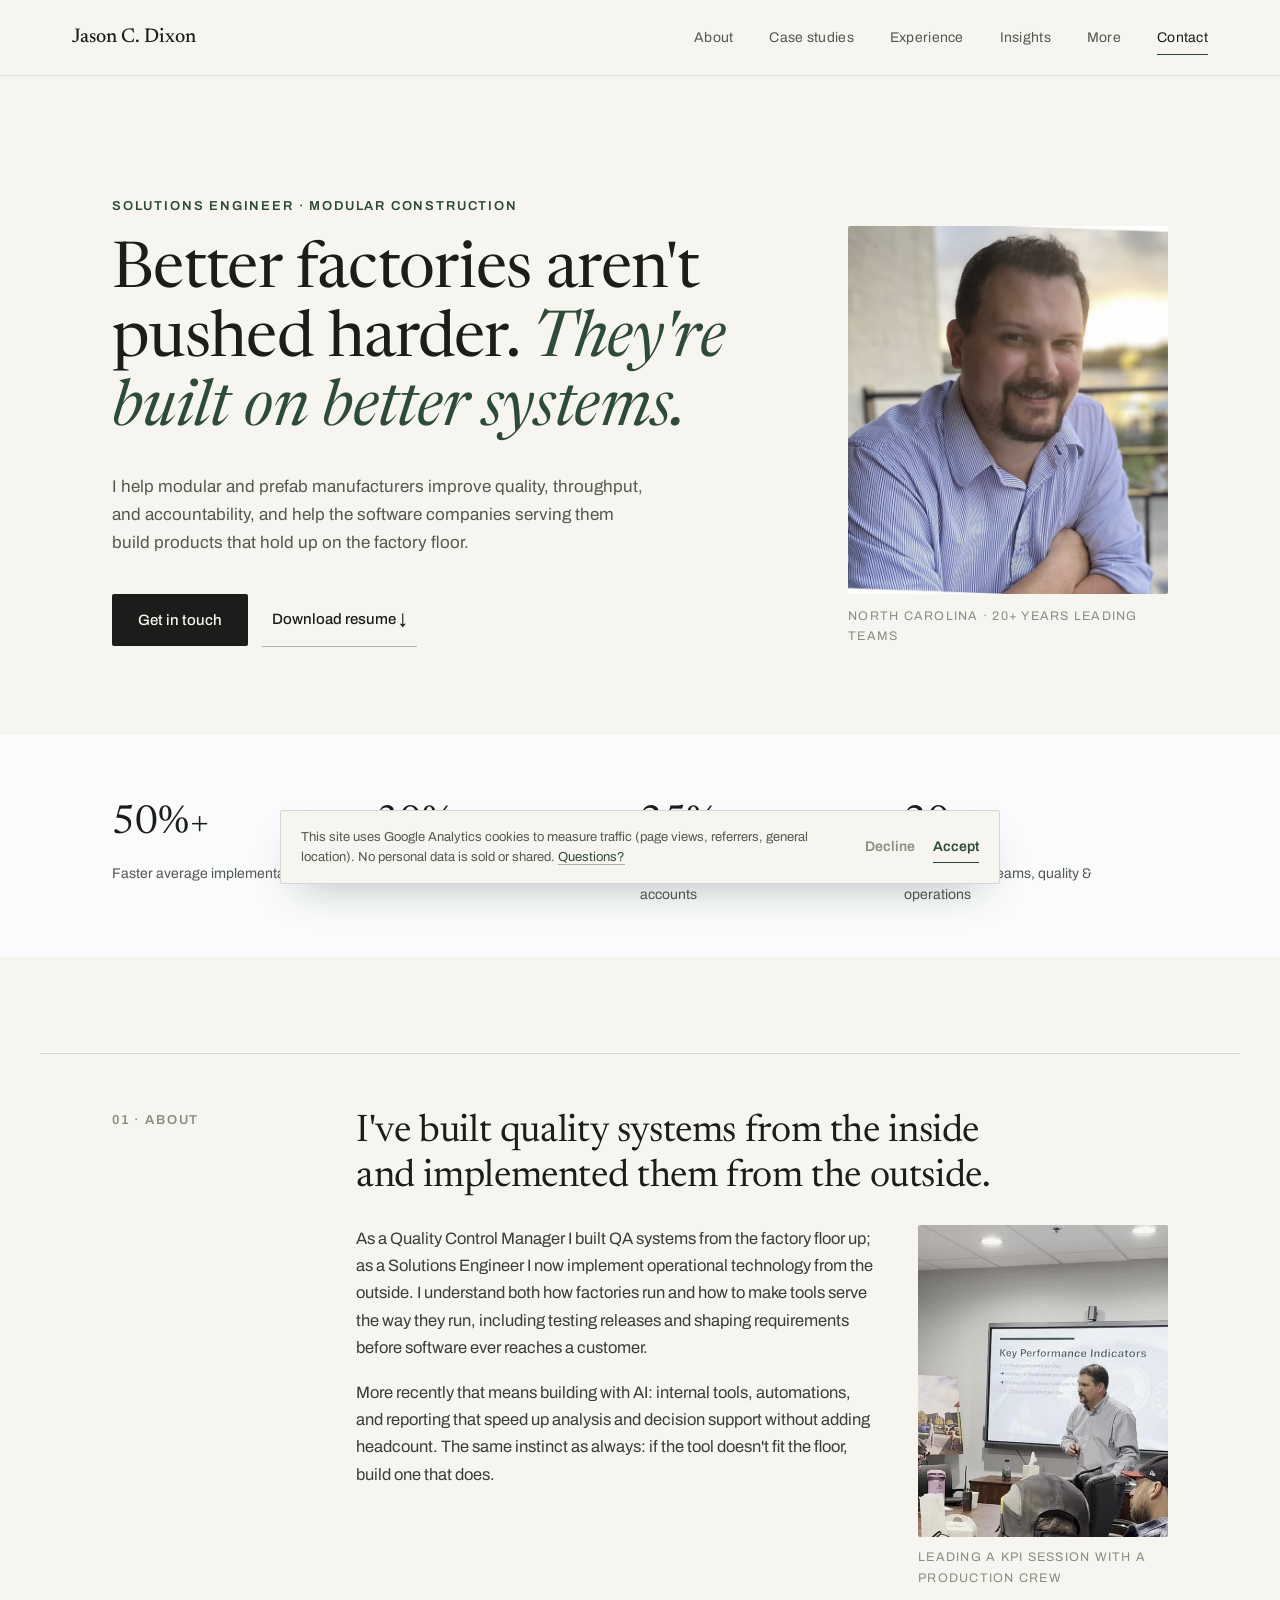
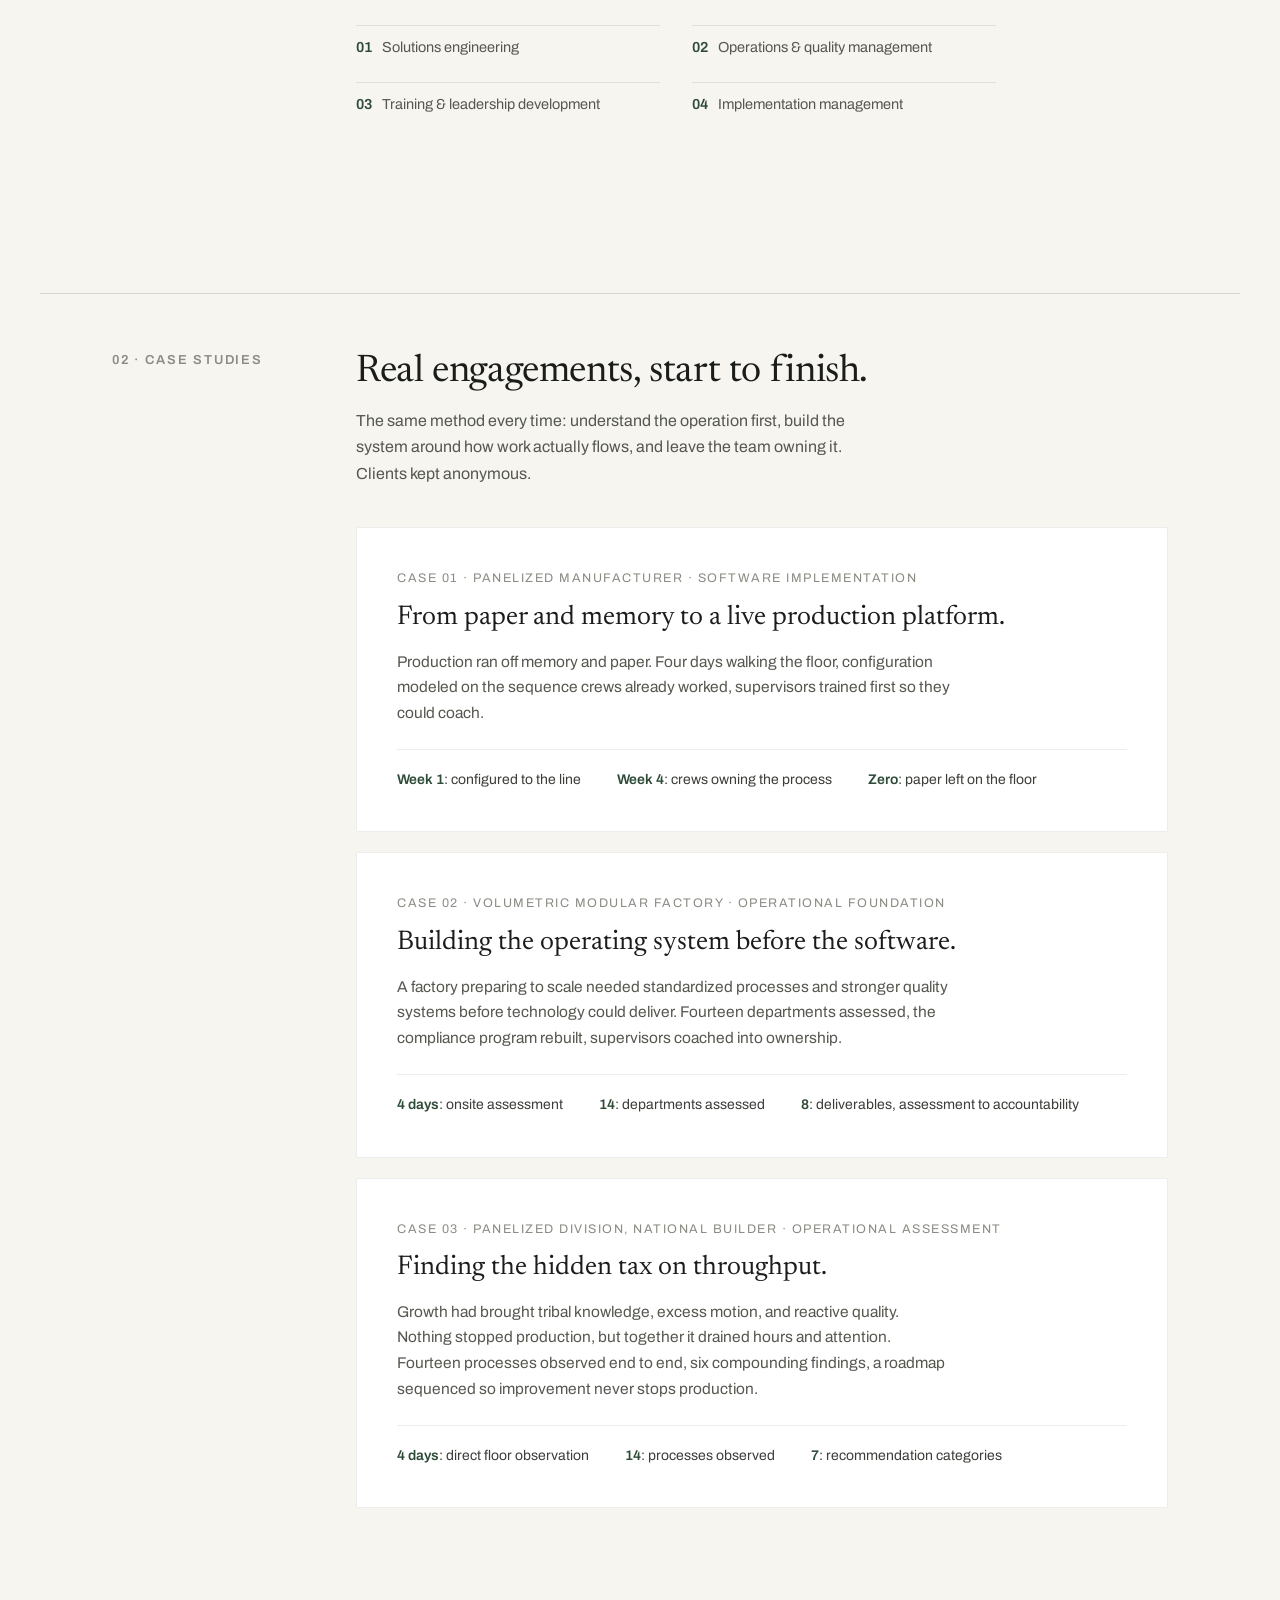
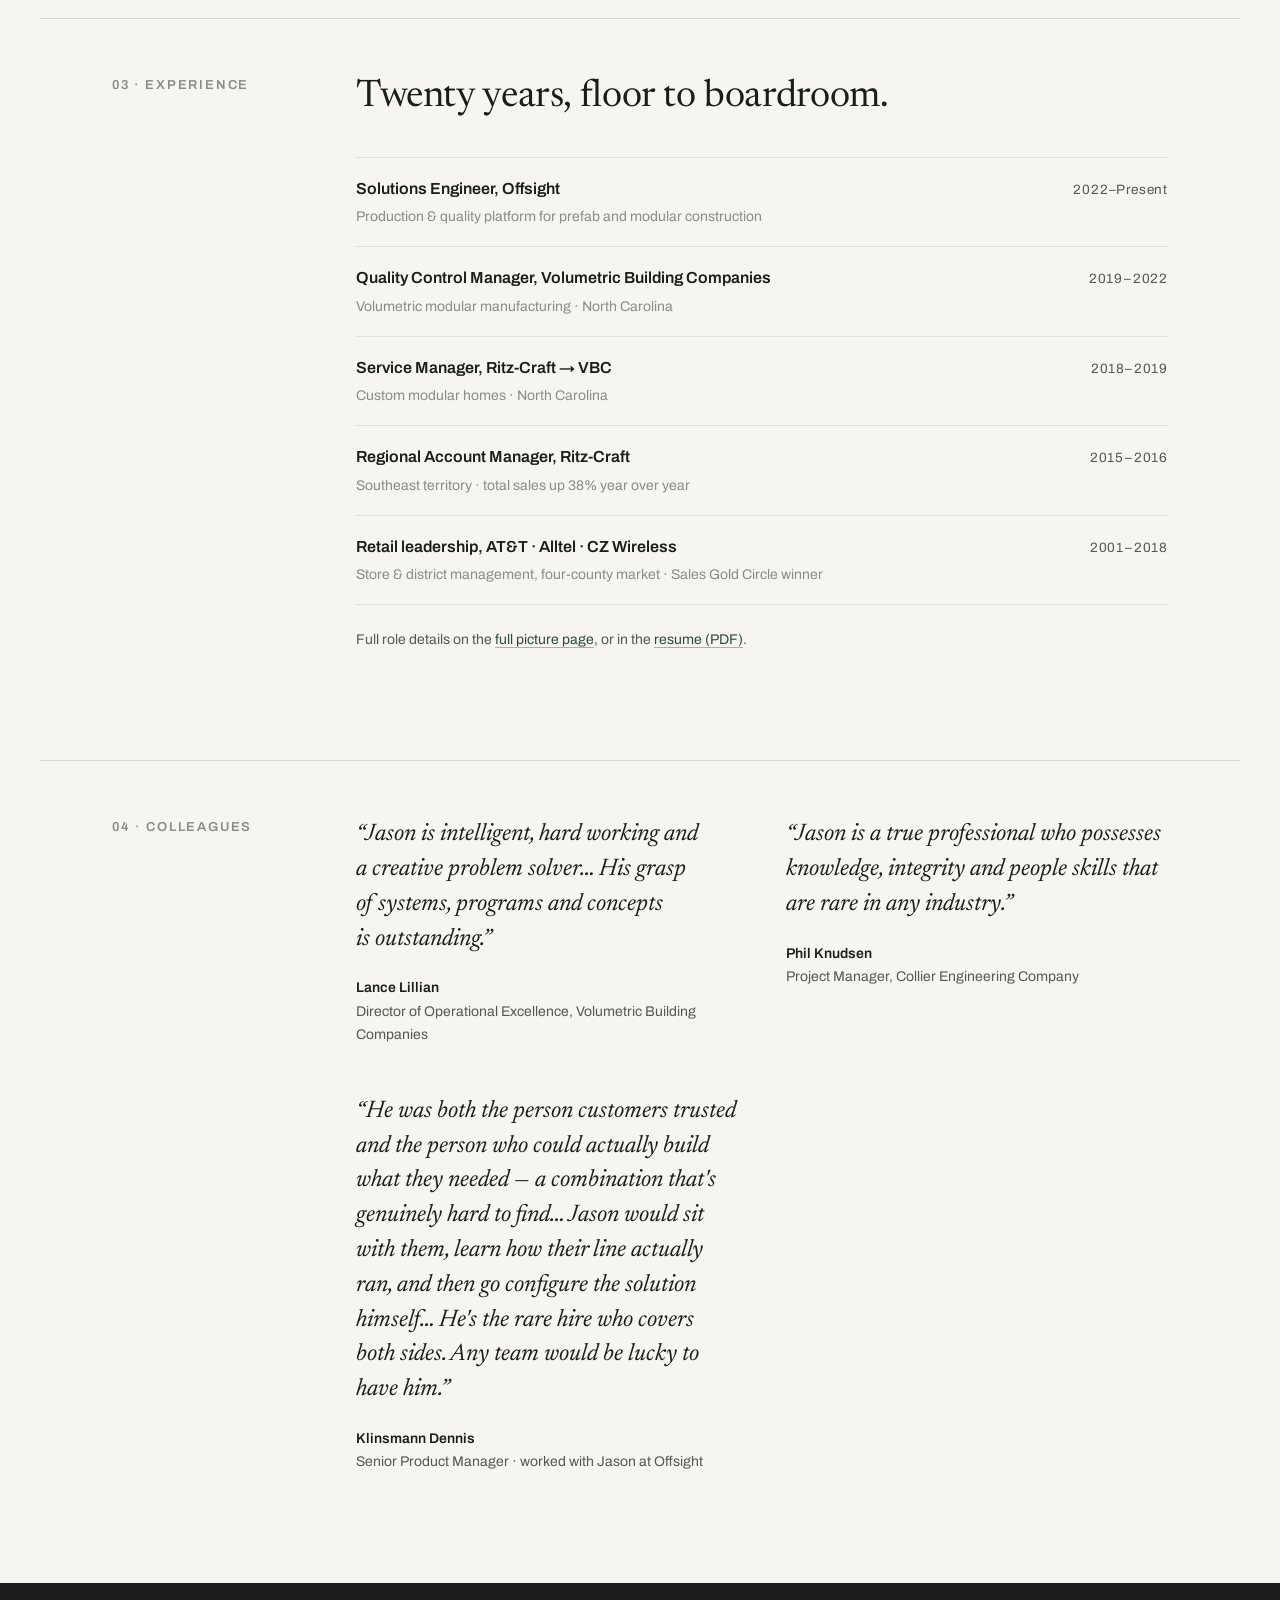
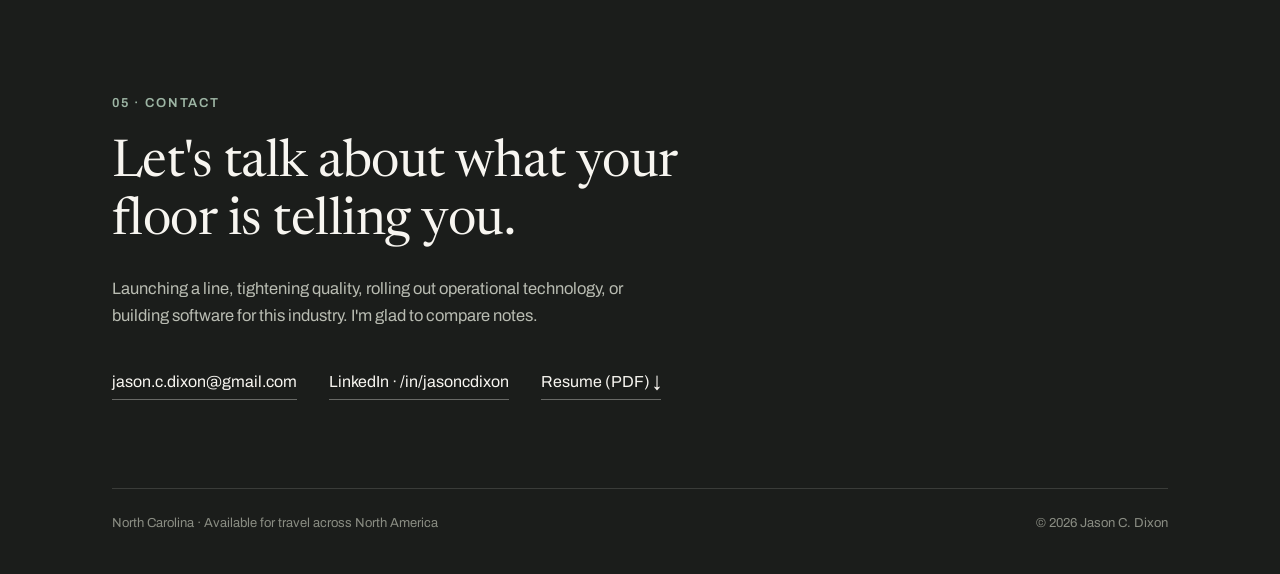
==== index.html @ 707ead56 "Point About video at the new clip" ====
<!DOCTYPE html>
<html lang="en">
<head>
<meta charset="utf-8">
<meta name="viewport" content="width=device-width, initial-scale=1">
<!-- ============================================================
     SEO — the live URL is the custom domain:
       https://jasoncdixon.com/
     Hosted on GitHub Pages from github.com/tabbykt-cell/JasonResume
     (repo must be PUBLIC; a CNAME file holds the custom domain).
     If the domain ever changes, find-and-replace
     "https://jasoncdixon.com" across index.html, details.html,
     sitemap.xml, robots.txt and llms.txt.
     ============================================================ -->
<title>Jason C. Dixon · Solutions Engineer, Modular Construction</title>
<meta name="description" content="Solutions engineer for modular and prefab manufacturers and the software companies serving them. 20+ years in operations, quality, implementation, and product.">
<meta name="author" content="Jason C. Dixon">
<meta name="google-site-verification" content="ORemx5--6exDtRLyVKkfxMvrLO2sIyWn6HRLUvR4aUE" />
<meta name="robots" content="index, follow, max-image-preview:large">
<link rel="canonical" href="https://jasoncdixon.com/">
<meta name="theme-color" content="#F7F5F0">

<!-- Open Graph -->
<meta property="og:type" content="profile">
<meta property="og:title" content="Jason C. Dixon · Solutions Engineer &amp; Operations Leader in Modular Construction">
<meta property="og:description" content="Operations, quality, and implementation leadership for modular and prefab manufacturers, plus solutions engineering and product validation for the software companies serving them.">
<meta property="og:url" content="https://jasoncdixon.com/">
<meta property="og:image" content="https://jasoncdixon.com/uploads/og-banner-v2.jpg">
<meta property="og:image:width" content="1200">
<meta property="og:image:height" content="630">
<meta property="og:image:alt" content="Jason C. Dixon · Solutions Engineer &amp; Operations Leader in Modular Construction, jasoncdixon.com">
<meta property="og:locale" content="en_US">
<meta property="profile:first_name" content="Jason">
<meta property="profile:last_name" content="Dixon">

<!-- Twitter / X card -->
<meta name="twitter:card" content="summary_large_image">
<meta name="twitter:title" content="Jason C. Dixon · Solutions Engineer &amp; Operations Leader in Modular Construction">
<meta name="twitter:description" content="Operations and quality leadership for modular and prefab manufacturers, and solutions engineering and product work for the software companies serving them.">
<meta name="twitter:image" content="https://jasoncdixon.com/uploads/og-banner-v2.jpg">

<!-- Structured data -->
<script type="application/ld+json">
{
  "@context": "https://schema.org",
  "@graph": [
    {
      "@type": "Person",
      "@id": "https://jasoncdixon.com/#jason",
      "name": "Jason C. Dixon",
      "givenName": "Jason",
      "familyName": "Dixon",
      "url": "https://jasoncdixon.com/",
      "image": "https://jasoncdixon.com/uploads/1663043378519.jpeg",
      "jobTitle": "Solutions Engineer",
      "worksFor": { "@type": "Organization", "name": "Offsight" },
      "description": "Solutions engineer and operations & quality leader serving modular and prefab construction manufacturers across North America. Experienced in quality management systems, training and leadership development, and software implementation management.",
      "address": { "@type": "PostalAddress", "addressRegion": "North Carolina", "addressCountry": "US" },
      "email": "mailto:jason.c.dixon@gmail.com",
      "sameAs": [ "https://www.linkedin.com/in/jasoncdixon" ],
      "alumniOf": { "@type": "CollegeOrUniversity", "name": "Richmond Community College" },
      "knowsAbout": [
        "Modular construction", "Prefab manufacturing", "Offsite construction",
        "Solutions engineering", "Quality management systems", "Corrective and preventive action (CAPA)",
        "Operations management", "Operational excellence", "Continuous improvement",
        "Manufacturing software implementation", "Training and leadership development",
        "Change management", "KPI development and executive reporting",
        "Software quality assurance", "Software product validation", "Regression testing",
        "Product development", "Product requirements definition", "User experience design",
        "Business process analysis", "Project management", "Business intelligence",
        "Executive communication", "Technology strategy", "Digital transformation",
        "Compliance and regulatory systems", "Production systems and workflow design",
        "Construction technology", "Manufacturing software product strategy", "Customer success",
        "AI-assisted tooling", "AI for manufacturing operations", "Workflow automation",
        "Owner's representative", "Owner's agent", "Project oversight for building owners",
        "Legal practice management", "Law firm operations", "Docket and deadline management"
      ]
    },
    {
      "@type": "WebSite",
      "@id": "https://jasoncdixon.com/#site",
      "url": "https://jasoncdixon.com/",
      "name": "Jason C. Dixon — Professional Profile",
      "inLanguage": "en-US"
    },
    {
      "@type": "ProfilePage",
      "@id": "https://jasoncdixon.com/#page",
      "url": "https://jasoncdixon.com/",
      "name": "Jason C. Dixon — Solutions Engineer & Operations Leader",
      "isPartOf": { "@id": "https://jasoncdixon.com/#site" },
      "mainEntity": { "@id": "https://jasoncdixon.com/#jason" }
    }
  ]
}
</script>

<link rel="icon" href="favicon.svg" type="image/svg+xml">
<link rel="icon" href="favicon-32.png" sizes="32x32" type="image/png">
<link rel="apple-touch-icon" href="apple-touch-icon.png">
<link rel="preconnect" href="https://fonts.googleapis.com">
<link rel="preconnect" href="https://fonts.gstatic.com" crossorigin>
<link href="https://fonts.googleapis.com/css2?family=Newsreader:ital,opsz,wght@0,6..72,400;0,6..72,500;1,6..72,400&family=Archivo:wght@400;500;600&display=swap" rel="stylesheet">
<link rel="stylesheet" href="assets/css/tokens.css">
<link rel="stylesheet" href="assets/css/styles.css">
<script>document.documentElement.classList.add('js');</script>
<script src="assets/js/site.js" defer></script>
</head>
<body id="top">

<a class="skip" href="#main">Skip to content</a>

<nav class="nav">
  <a class="nav__mark" href="index.html">Jason C. Dixon</a>
  <div class="nav__links">
    <a href="#about">About</a>
    <a href="#cases">Case studies</a>
    <a href="#experience">Experience</a>
    <a href="why-implementations-fail.html">Insights</a>
    <a href="details.html">More</a>
    <a class="is-cta" href="#contact">Contact</a>
  </div>
</nav>

<main id="main">

<header class="hero">
  <div class="wrap">
    <div class="hero__row">
      <div class="hero__text">
        <p class="kicker kicker--accent">Solutions Engineer · Modular Construction</p>
        <h1 class="h1">Better factories aren't pushed harder. <em>They're built on better systems.</em></h1>
        <p class="lead">I help modular and prefab manufacturers improve quality, throughput, and accountability, and help the software companies serving them build products that hold up on the factory floor.</p>
        <div class="actions">
          <a class="btn" href="#contact">Get in touch</a>
          <a class="btn btn--text" href="uploads/Jason-C-Dixon-Resume.pdf">Download resume ↓</a>
        </div>
      </div>
      <figure class="hero__figure">
        <img src="assets/img/portrait.jpeg" alt="Portrait of Jason C. Dixon" width="800" height="800">
        <figcaption>North Carolina · 20+ years leading teams</figcaption>
      </figure>
    </div>
  </div>
</header>

<section class="band band--blue" aria-label="Results at a glance">
  <div class="wrap grid grid--stats">
    <div class="stat">
      <p class="stat__num">50%+</p>
      <p class="stat__label">Faster average implementation time</p>
    </div>
    <div class="stat">
      <p class="stat__num">30%</p>
      <p class="stat__label">Reduction in rework as QC manager</p>
    </div>
    <div class="stat">
      <p class="stat__num">25%</p>
      <p class="stat__label">Increase in user adoption across key accounts</p>
    </div>
    <div class="stat">
      <p class="stat__num">20+</p>
      <p class="stat__label">Years leading teams, quality &amp; operations</p>
    </div>
  </div>
</section>

<section class="section" id="about">
  <div class="wrap split">
    <div class="split__rail"><p class="kicker">01 · About</p></div>
    <div class="split__body">
      <h2 class="h2">I've built quality systems from the inside and implemented them from the outside.</h2>
      <div class="about-row">
        <div class="about-copy">
          <p class="copy">As a Quality Control Manager I built QA systems from the factory floor up; as a Solutions Engineer I now implement operational technology from the outside. I understand both how factories run and how to make tools serve the way they run, including testing releases and shaping requirements before software ever reaches a customer.</p>
          <p class="copy">More recently that means building with AI: internal tools, automations, and reporting that speed up analysis and decision support without adding headcount. The same instinct as always: if the tool doesn't fit the floor, build one that does.</p>
        </div>
        <figure class="about-vid">
          <video id="aboutVid" poster="uploads/kpi-poster-v2.jpg" muted loop playsinline preload="none" disablepictureinpicture aria-label="Silent looping clip of Jason Dixon leading a KPI training session with a production crew">
            <source src="uploads/kpi-training-loop-v2.mp4" type="video/mp4">
            <picture><source srcset="uploads/kpi-poster-v2.webp" type="image/webp"><img src="uploads/kpi-poster-v2.jpg" alt="Jason Dixon presenting a Key Performance Indicators slide to a production crew in a conference room" width="720" height="600"></picture>
          </video>
          <figcaption>Leading a KPI session with a production crew</figcaption>
        </figure>
      </div>
      <div class="grid grid--cols2">
        <p class="disc"><span>01</span>Solutions engineering</p>
        <p class="disc"><span>02</span>Operations &amp; quality management</p>
        <p class="disc"><span>03</span>Training &amp; leadership development</p>
        <p class="disc"><span>04</span>Implementation management</p>
        <p class="disc"><span>05</span>AI engineering</p>
        <p class="disc"><span>06</span>Software QA &amp; product design</p>
      </div>
    </div>
  </div>
</section>

<section class="section" id="cases">
  <div class="wrap split">
    <div class="split__rail"><p class="kicker">02 · Case studies</p></div>
    <div class="split__body">
      <h2 class="h2 h2--tight h2--wide">Real engagements, start to finish.</h2>
      <p class="note">The same method every time: understand the operation first, build the system around how work actually flows, and leave the team owning it. Clients kept anonymous.</p>
      <div class="stack">
        <article class="card">
          <p class="eyebrow">Case 01 · Panelized manufacturer · Software implementation</p>
          <h3 class="h3">From paper and memory to a live production platform.</h3>
          <p class="card__copy">Production ran off memory and paper. Four days walking the floor, configuration modeled on the sequence crews already worked, supervisors trained first so they could coach.</p>
          <div class="card__metrics">
            <p><strong>Week 1</strong>: configured to the line</p>
            <p><strong>Week 4</strong>: crews owning the process</p>
            <p><strong>Zero</strong>: paper left on the floor</p>
          </div>
        </article>
        <article class="card">
          <p class="eyebrow">Case 02 · Volumetric modular factory · Operational foundation</p>
          <h3 class="h3">Building the operating system before the software.</h3>
          <p class="card__copy">A factory preparing to scale needed standardized processes and stronger quality systems before technology could deliver. Fourteen departments assessed, the compliance program rebuilt, supervisors coached into ownership.</p>
          <div class="card__metrics">
            <p><strong>4 days</strong>: onsite assessment</p>
            <p><strong>14</strong>: departments assessed</p>
            <p><strong>8</strong>: deliverables, assessment to accountability</p>
          </div>
        </article>
        <article class="card">
          <p class="eyebrow">Case 03 · Panelized division, national builder · Operational assessment</p>
          <h3 class="h3">Finding the hidden tax on throughput.</h3>
          <p class="card__copy">Growth had brought tribal knowledge, excess motion, and reactive quality. Nothing stopped production, but together it drained hours and attention. Fourteen processes observed end to end, six compounding findings, a roadmap sequenced so improvement never stops production.</p>
          <div class="card__metrics">
            <p><strong>4 days</strong>: direct floor observation</p>
            <p><strong>14</strong>: processes observed</p>
            <p><strong>7</strong>: recommendation categories</p>
          </div>
        </article>
      </div>
    </div>
  </div>
</section>

<section class="section" id="experience">
  <div class="wrap split">
    <div class="split__rail"><p class="kicker">03 · Experience</p></div>
    <div class="split__body">
      <h2 class="h2 h2--wide" style="margin-bottom: 36px;">Twenty years, floor to boardroom.</h2>
      <div class="role">
        <div class="role__main">
          <p class="role__title">Solutions Engineer, Offsight</p>
          <p class="role__where">Production &amp; quality platform for prefab and modular construction</p>
        </div>
        <p class="role__date">2022–Present</p>
      </div>
      <div class="role">
        <div class="role__main">
          <p class="role__title">Quality Control Manager, Volumetric Building Companies</p>
          <p class="role__where">Volumetric modular manufacturing · North Carolina</p>
        </div>
        <p class="role__date">2019–2022</p>
      </div>
      <div class="role">
        <div class="role__main">
          <p class="role__title">Service Manager, Ritz-Craft → VBC</p>
          <p class="role__where">Custom modular homes · North Carolina</p>
        </div>
        <p class="role__date">2018–2019</p>
      </div>
      <div class="role">
        <div class="role__main">
          <p class="role__title">Regional Account Manager, Ritz-Craft</p>
          <p class="role__where">Southeast territory · total sales up 38% year over year</p>
        </div>
        <p class="role__date">2015–2016</p>
      </div>
      <div class="role">
        <div class="role__main">
          <p class="role__title">Retail leadership, AT&amp;T · Alltel · CZ Wireless</p>
          <p class="role__where">Store &amp; district management, four-county market · Sales Gold Circle winner</p>
        </div>
        <p class="role__date">2001–2018</p>
      </div>
      <p class="small" style="margin: 24px 0 0;">Full role details on the <a class="inline-link" href="details.html">full picture page</a>, or in the <a class="inline-link" href="uploads/Jason-C-Dixon-Resume.pdf">resume (PDF)</a>.</p>
    </div>
  </div>
</section>

<section class="section">
  <div class="wrap split">
    <div class="split__rail"><p class="kicker">04 · Colleagues</p></div>
    <div class="split__body grid grid--cols3">
      <blockquote class="quote">
        <p>“Jason is intelligent, hard working and a creative problem solver… His grasp of systems, programs and concepts is outstanding.”</p>
        <footer><strong>Lance Lillian</strong><br>Director of Operational Excellence, Volumetric Building Companies</footer>
      </blockquote>
      <blockquote class="quote">
        <p>“Jason is a true professional who possesses knowledge, integrity and people skills that are rare in any industry.”</p>
        <footer><strong>Phil Knudsen</strong><br>Project Manager, Collier Engineering Company</footer>
      </blockquote>
      <blockquote class="quote">
        <p>“He was both the person customers trusted and the person who could actually build what they needed — a combination that's genuinely hard to find… Jason would sit with them, learn how their line actually ran, and then go configure the solution himself… He's the rare hire who covers both sides. Any team would be lucky to have him.”</p>
        <footer><strong>Klinsmann Dennis</strong><br>Senior Product Manager · worked with Jason at Offsight</footer>
      </blockquote>
    </div>
  </div>
</section>

</main>

<footer class="footer" id="contact">
  <div class="wrap">
    <p class="kicker kicker--tint">05 · Contact</p>
    <h2 class="h2">Let's talk about what your floor is telling you.</h2>
    <p class="footer__lead">Launching a line, tightening quality, rolling out operational technology, or building software for this industry. I'm glad to compare notes.</p>
    <div class="footer__links">
      <a href="mailto:jason.c.dixon@gmail.com">jason.c.dixon@gmail.com</a>
      <a href="https://www.linkedin.com/in/jasoncdixon">LinkedIn · /in/jasoncdixon</a>
      <a href="uploads/Jason-C-Dixon-Resume.pdf">Resume (PDF) ↓</a>
    </div>
    <div class="footer__base">
      <p>North Carolina · Available for travel across North America</p>
      <p>© 2026 Jason C. Dixon</p>
    </div>
  </div>
</footer>

<!-- cookie consent banner (Google Analytics loads only after Accept) -->
<div class="cc-banner" id="ccBanner" role="dialog" aria-label="Cookie consent">
  <p class="cc-text">This site uses Google Analytics cookies to measure traffic (page views, referrers, general location). No personal data is sold or shared. <a href="mailto:jason.c.dixon@gmail.com">Questions?</a></p>
  <div class="cc-actions">
    <button type="button" class="cc-btn cc-decline" id="ccDecline">Decline</button>
    <button type="button" class="cc-btn cc-accept" id="ccAccept">Accept</button>
  </div>
</div>

</body>
</html>
---- assets/css/tokens.css ----
/* ==========================================================================
   Jason C. Dixon · Design Tokens
   Single source of truth for color, type, space, and radii.
   ========================================================================== */

:root {
  /* ---- Color ------------------------------------------------------------ */
  --paper:        #F7F5F0;   /* page background (warm off-white)            */
  --ink:          #1B1D1B;   /* headings, primary text, dark footer bg      */
  --body:         #3A3D38;   /* body copy                                   */
  --muted:        #55584F;   /* secondary text, nav links                   */
  --faint:        #8A8D83;   /* captions, kickers, metadata                 */
  --accent:       #2E4B38;   /* deep green: links, emphasis, numbers       */
  --accent-tint:  #9DB5A4;   /* green tint, dark surfaces only              */
  --card:         #FFFFFF;   /* card surface                                */
  --card-alt:     #EDEAE2;   /* warm callout surface                        */
  --band-blue:    #F9FBFD;   /* very light blue band (home stats)           */
  --band-sage:    #E9EDE3;   /* sage band (details gallery)                 */

  --line:         rgba(27, 29, 27, 0.15);  /* section top rules             */
  --line-soft:    rgba(27, 29, 27, 0.10);  /* row dividers                  */
  --line-faint:   rgba(27, 29, 27, 0.08);  /* card + nav borders            */

  --footer-line:  rgba(247, 245, 240, 0.14);
  --footer-link:  rgba(247, 245, 240, 0.35);
  --footer-muted: #B9BCB2;

  /* ---- Type families --------------------------------------------------- */
  --font-display: 'Newsreader', Georgia, 'Times New Roman', serif;
  --font-sans:    'Archivo', -apple-system, BlinkMacSystemFont, 'Segoe UI', sans-serif;

  /* ---- Type scale (fluid) ---------------------------------------------- */
  --fs-h1:        clamp(38px, 5.2vw, 64px);   /* home hero                  */
  --fs-h1-sub:    clamp(34px, 4.6vw, 56px);   /* secondary page hero        */
  --fs-h2:        clamp(26px, 3.2vw, 38px);   /* section heading            */
  --fs-h2-footer: clamp(30px, 4.2vw, 52px);   /* footer heading             */
  --fs-h3:        clamp(21px, 2.4vw, 27px);   /* case-card title            */
  --fs-h3-sm:     22px;                       /* discipline / column title  */
  --fs-stat:      40px;                       /* stat numeral               */
  --fs-quote:     clamp(19px, 2.2vw, 24px);   /* pull quote                 */
  --fs-lead:      17px;
  --fs-body:      16.5px;
  --fs-body-sm:   15.5px;
  --fs-ui:        15px;
  --fs-meta:      14.5px;
  --fs-small:     14px;
  --fs-kicker:    13px;
  --fs-eyebrow:   12.5px;

  /* ---- Type detail ----------------------------------------------------- */
  --lh-display:   1.08;
  --lh-heading:   1.2;
  --lh-body:      1.65;
  --lh-body-open: 1.7;
  --ls-tight:     -0.01em;
  --ls-kicker:    0.14em;
  --ls-eyebrow:   0.12em;

  /* ---- Space ----------------------------------------------------------- */
  --page-max:     1200px;
  --gutter:       clamp(24px, 6vw, 72px);
  --section-gap:  clamp(64px, 9vw, 110px);   /* space below a section       */
  --section-top:  clamp(32px, 5vw, 56px);    /* rule → content             */
  --col-gap:      clamp(28px, 5vw, 64px);    /* rail → content             */
  --rail-w:       180px;
  --card-pad:     clamp(24px, 3.5vw, 40px);
  --card-pad-sm:  clamp(22px, 3vw, 32px);

  /* ---- Radii & effects ------------------------------------------------- */
  --radius:       2px;                       /* near-square, everywhere     */
  --photo-sat:    saturate(0.88);
  --blur-nav:     blur(8px);
}
---- assets/css/styles.css ----
/* ==========================================================================
   Jason C. Dixon · Stylesheet
   Requires tokens.css to be loaded first.
   No media queries by design: fluidity comes from clamp(), flex-wrap,
   and grid auto-fit/auto-fill minmax().
   ========================================================================== */

*, *::before, *::after { box-sizing: border-box; }

html { scroll-behavior: smooth; }

body {
  margin: 0;
  background: var(--paper);
  color: var(--ink);
  font-family: var(--font-sans);
  font-size: var(--fs-body);
  line-height: var(--lh-body);
  -webkit-font-smoothing: antialiased;
  -moz-osx-font-smoothing: grayscale;
}

img { max-width: 100%; }

a { color: var(--accent); text-decoration: none; }
a:hover { color: var(--ink); }
a:focus-visible { outline: 2px solid var(--accent); outline-offset: 3px; }

::selection { background: var(--accent); color: var(--paper); }

.skip {
  position: absolute; left: -9999px; top: 0; z-index: 100;
  background: var(--ink); color: var(--paper);
  padding: 12px 18px; font-size: var(--fs-small);
}
.skip:focus { left: 12px; top: 12px; color: var(--paper); }

/* ---- Layout primitives -------------------------------------------------- */

.wrap { max-width: var(--page-max); margin: 0 auto; padding-inline: var(--gutter); }

.section { padding-bottom: var(--section-gap); }
.section > .wrap { padding-top: var(--section-top); border-top: 1px solid var(--line); }

/* Full-bleed tinted bands (used sparingly, one per page) */
.band { margin-bottom: var(--section-gap); }
.band > .wrap { padding-top: var(--section-top); padding-bottom: clamp(40px, 6vw, 64px); }
.band--blue { background: var(--band-blue); margin-bottom: clamp(56px, 8vw, 96px); }
.band--blue > .wrap { padding-top: clamp(16px, 2.5vw, 28px); padding-bottom: clamp(28px, 4vw, 44px); }
.band--sage { background: var(--band-sage); }

/* Rail + content: the signature two-column section shell */
.split { display: flex; flex-wrap: wrap; gap: var(--col-gap); }
.split__rail { flex: 0 0 var(--rail-w); min-width: 160px; }
.split__body { flex: 1 1 480px; min-width: min(300px, 100%); }

.grid { display: grid; gap: 20px; }
.grid--cards   { grid-template-columns: repeat(auto-fit,  minmax(min(300px, 100%), 1fr)); }
.grid--stats   { grid-template-columns: repeat(auto-fit,  minmax(200px, 1fr)); gap: 0; }
.grid--cols3   { grid-template-columns: repeat(auto-fit,  minmax(min(280px, 100%), 1fr)); gap: clamp(28px, 4vw, 48px); }
.grid--cols2   { grid-template-columns: repeat(auto-fit,  minmax(240px, 1fr)); gap: 12px 32px; max-width: 640px; }
.grid--gallery { grid-template-columns: repeat(auto-fill, minmax(260px, 1fr)); gap: 18px; }
.stack { display: flex; flex-direction: column; gap: 20px; }
.stack--lg { gap: 36px; }

/* ---- Type -------------------------------------------------------------- */

.kicker {
  margin: 0 0 20px;
  font-size: var(--fs-kicker); font-weight: 600;
  letter-spacing: var(--ls-kicker); text-transform: uppercase;
  color: var(--faint);
}
.kicker--accent { color: var(--accent); }
.kicker--tint   { color: var(--accent-tint); }

.eyebrow {
  margin: 0 0 12px;
  font-size: var(--fs-eyebrow);
  letter-spacing: var(--ls-eyebrow); text-transform: uppercase;
  color: var(--faint);
}

h1, h2, h3 { font-family: var(--font-display); font-weight: 400; text-wrap: pretty; }

.h1 { margin: 0 0 28px; font-size: var(--fs-h1); line-height: var(--lh-display); letter-spacing: var(--ls-tight); }
.h1--sub { margin: 0 0 20px; font-size: var(--fs-h1-sub); line-height: 1.1; letter-spacing: var(--ls-tight); max-width: 24ch; }
.h1 em { font-style: italic; color: var(--accent); }

.h2 { margin: 0 0 24px; font-size: var(--fs-h2); line-height: var(--lh-heading); letter-spacing: var(--ls-tight); max-width: 30ch; }
.h2--tight { margin-bottom: 12px; }
.h2--wide  { max-width: none; }

.h3 { margin: 0 0 14px; font-size: var(--fs-h3); line-height: 1.25; }
.h3--sm { margin: 0 0 12px; font-size: var(--fs-h3-sm); line-height: 1.25; }

.colhead {
  margin: 0 0 18px; font-family: var(--font-display); font-weight: 400;
  font-size: var(--fs-h3-sm);
  border-bottom: 1px solid var(--line); padding-bottom: 12px;
}

.lead { margin: 0 0 36px; font-size: var(--fs-lead); color: var(--muted); max-width: 54ch; text-wrap: pretty; }
.copy { margin: 0 0 18px; color: var(--body); max-width: 62ch; text-wrap: pretty; }
.copy:last-child { margin-bottom: 0; }
.note { margin: 0 0 40px; font-size: 16px; color: var(--muted); max-width: 58ch; text-wrap: pretty; }
.small { font-size: var(--fs-small); color: var(--muted); line-height: 1.5; }
.meta  { font-size: var(--fs-small); color: var(--faint); }

/* ---- Nav --------------------------------------------------------------- */

.nav {
  position: sticky; top: 0; z-index: 20;
  display: flex; justify-content: space-between; align-items: center;
  gap: 24px; padding: 20px var(--gutter);
  background: rgba(247, 245, 240, 0.92);
  backdrop-filter: var(--blur-nav);
  -webkit-backdrop-filter: var(--blur-nav);
  border-bottom: 1px solid var(--line-faint);
}
.nav__mark { font-family: var(--font-display); font-size: 20px; font-weight: 500; color: var(--ink); }
.nav__links { display: flex; flex-wrap: wrap; gap: clamp(16px, 3vw, 36px); font-size: var(--fs-small); letter-spacing: 0.02em; }
.nav__links a { color: var(--muted); padding: 6px 0; }
.nav__links a:hover { color: var(--ink); }
.nav__links a.is-cta { color: var(--ink); border-bottom: 1px solid var(--accent); padding-bottom: 2px; }

/* ---- Hero -------------------------------------------------------------- */

.hero { padding: clamp(56px, 10vw, 120px) 0 clamp(48px, 7vw, 88px); }
.hero__row { display: flex; flex-wrap: wrap; gap: clamp(32px, 5vw, 72px); align-items: flex-end; }
.hero__text { flex: 1 1 520px; min-width: min(300px, 100%); }
.hero__figure { flex: 0 1 320px; min-width: min(240px, 100%); margin: 0; }
.hero__figure img {
  display: block; width: 100%; height: auto; aspect-ratio: 4 / 4.6; object-fit: cover;
  border-radius: var(--radius); filter: var(--photo-sat);
}
.hero__figure figcaption {
  margin-top: 12px; font-size: var(--fs-eyebrow);
  letter-spacing: 0.1em; text-transform: uppercase; color: var(--faint);
}
.hero--sub { padding: clamp(56px, 9vw, 100px) 0 clamp(40px, 6vw, 72px); }

/* ---- Buttons ----------------------------------------------------------- */

.actions { display: flex; flex-wrap: wrap; gap: 14px; align-items: center; }
.btn {
  display: inline-block; background: var(--ink); color: var(--paper);
  padding: 14px 26px; font-size: var(--fs-ui); font-weight: 500;
  border-radius: var(--radius);
}
.btn:hover { background: var(--accent); color: var(--paper); }
.btn--text {
  background: none; color: var(--ink); padding: 14px 10px;
  border-bottom: 1px solid rgba(27, 29, 27, 0.3); border-radius: 0;
}
.btn--text:hover { background: none; color: var(--accent); border-bottom-color: var(--accent); }

.inline-link { border-bottom: 1px solid rgba(46, 75, 56, 0.4); }
.inline-link:hover { color: var(--accent); }

/* ---- Stats ------------------------------------------------------------- */

.stat { padding: 28px 24px 8px 0; }
.stat__num { margin: 0; font-family: var(--font-display); font-weight: 400; font-size: var(--fs-stat); color: var(--ink); }
.stat__label { margin: 6px 0 0; font-size: var(--fs-small); color: var(--muted); line-height: 1.5; }

/* ---- Discipline list (home about) -------------------------------------- */

.disc { margin: 0; padding: 10px 0; font-size: var(--fs-meta); color: var(--muted); border-top: 1px solid var(--line-soft); }
.disc span { color: var(--accent); font-weight: 600; margin-right: 10px; }

/* ---- Cards ------------------------------------------------------------- */

.card {
  background: var(--card); border: 1px solid var(--line-faint);
  border-radius: var(--radius); padding: var(--card-pad);
}
.card--sm { padding: var(--card-pad-sm); }
.card__copy { margin: 0 0 24px; font-size: var(--fs-body-sm); color: var(--muted); max-width: 62ch; text-wrap: pretty; }
.card__metrics {
  display: flex; flex-wrap: wrap; gap: 8px 36px;
  border-top: 1px solid var(--line-faint); padding-top: 18px;
}
.card__metrics p { margin: 0; font-size: var(--fs-small); color: var(--body); }
.card__metrics strong { font-weight: 600; color: var(--accent); }

.callout { background: var(--card-alt); border-radius: var(--radius); padding: var(--card-pad-sm); margin-top: 24px; }

.bullets { margin: 0; padding-left: 18px; display: flex; flex-direction: column; gap: 6px; color: var(--body); }
.bullets--sm { font-size: var(--fs-small); line-height: var(--lh-body-open); }
.bullets--md { font-size: var(--fs-meta); line-height: var(--lh-body-open); max-width: 75ch; }

/* ---- Audience callouts ------------------------------------------------- */

.audience { display: flex; flex-wrap: wrap; gap: 16px; margin: 0 0 44px; }
.audience > div { flex: 1 1 300px; border-left: 2px solid var(--accent); padding: 4px 0 4px 18px; }
.audience p:first-child { margin: 0 0 4px; font-size: var(--fs-ui); font-weight: 600; }
.audience p:last-child { margin: 0; font-size: var(--fs-small); line-height: 1.6; color: var(--muted); }

.deflist { display: flex; flex-direction: column; gap: 14px; }
.deflist p { margin: 0; font-size: var(--fs-small); line-height: 1.6; color: var(--muted); }
.deflist strong { display: block; font-weight: 600; color: var(--ink); margin-bottom: 2px; }

/* ---- Experience -------------------------------------------------------- */

.role {
  display: flex; flex-wrap: wrap; gap: 4px 24px;
  justify-content: space-between; align-items: baseline;
  padding: 18px 0; border-top: 1px solid var(--line-soft);
}
.role:last-of-type { border-bottom: 1px solid var(--line-soft); }
.role__main { flex: 1 1 380px; }
.role__title { margin: 0; font-size: 16px; font-weight: 600; color: var(--ink); }
.role__where { margin: 3px 0 0; font-size: var(--fs-small); color: var(--faint); }
.role__date { margin: 0; font-size: 13.5px; letter-spacing: 0.06em; color: var(--muted); white-space: nowrap; }

.job { border-top: 1px solid var(--line-soft); padding-top: 24px; }
.job__head { display: flex; flex-wrap: wrap; gap: 4px 24px; justify-content: space-between; align-items: baseline; margin-bottom: 12px; }
.job__head h3 { margin: 0; font-family: var(--font-sans); font-size: 17px; font-weight: 600; }
.job__where { margin: 0 0 14px; font-size: var(--fs-small); color: var(--faint); }

/* ---- Quotes ------------------------------------------------------------ */

.quote { margin: 0; }
.quote p {
  margin: 0 0 20px; font-family: var(--font-display); font-style: italic;
  font-size: var(--fs-quote); line-height: 1.45; color: var(--ink); text-wrap: pretty;
}
.quote footer { font-size: var(--fs-small); color: var(--muted); }
.quote footer strong { font-weight: 600; color: var(--ink); }

/* ---- Gallery ----------------------------------------------------------- */

.shot { margin: 0; }
.shot img {
  display: block; width: 100%; aspect-ratio: 4 / 3; object-fit: cover;
  border-radius: var(--radius); filter: saturate(0.9);
}
.shot figcaption { margin-top: 8px; font-size: var(--fs-kicker); color: var(--faint); }

/* ---- Credentials ------------------------------------------------------- */

.cred { margin: 0; font-size: var(--fs-meta); line-height: 1.55; color: var(--body); }
.cred span { display: block; font-size: var(--fs-kicker); color: var(--faint); }
.cred + .cred { margin-top: 12px; }

/* ---- Footer ------------------------------------------------------------ */

.footer { background: var(--ink); color: var(--paper); }
.footer > .wrap { padding-top: var(--section-gap); padding-bottom: 40px; }
.footer--sub > .wrap { padding-top: clamp(56px, 8vw, 90px); }
.footer .h2 { color: var(--paper); font-size: var(--fs-h2-footer); line-height: 1.12; max-width: 22ch; }
.footer__lead { margin: 0 0 40px; font-size: var(--fs-body); line-height: var(--lh-body); color: var(--footer-muted); max-width: 58ch; text-wrap: pretty; }
.footer__links { display: flex; flex-wrap: wrap; gap: 14px 32px; margin-bottom: clamp(56px, 8vw, 88px); }
.footer__links a { color: var(--paper); font-size: 16px; border-bottom: 1px solid var(--footer-link); padding-bottom: 3px; }
.footer__links a:hover { color: var(--accent-tint); border-bottom-color: var(--accent-tint); }
.footer__base {
  display: flex; flex-wrap: wrap; justify-content: space-between; gap: 12px 24px;
  border-top: 1px solid var(--footer-line); padding-top: 24px;
}
.footer__base p { margin: 0; font-size: var(--fs-kicker); color: var(--faint); }

/* ==========================================================================
   Article, lead-gate form, and white paper (added for Insights)
   ========================================================================== */

.article { max-width: 760px; }
.article__hero { margin: 0 0 clamp(32px, 5vw, 52px); }
.article__hero img {
  display: block; width: 100%; aspect-ratio: 16 / 9; object-fit: cover;
  border-radius: var(--radius); filter: saturate(0.88);
}
.article__hero figcaption { margin-top: 10px; font-size: var(--fs-kicker); color: var(--faint); }

.byline {
  display: flex; flex-wrap: wrap; align-items: center; gap: 10px 18px;
  margin: 0 0 clamp(28px, 4vw, 40px);
  font-size: var(--fs-small); color: var(--muted);
}
.byline strong { font-weight: 600; color: var(--ink); }
.byline span { color: var(--faint); }

.prose > * { max-width: 68ch; }
.prose p { margin: 0 0 20px; color: var(--body); line-height: var(--lh-body-open); text-wrap: pretty; }
.prose h2 {
  margin: clamp(36px, 5vw, 52px) 0 16px; font-size: var(--fs-h2);
  line-height: var(--lh-heading); letter-spacing: var(--ls-tight); max-width: 26ch;
}
.prose h3 { margin: 32px 0 12px; font-size: var(--fs-h3-sm); line-height: 1.3; }
.prose ul { margin: 0 0 20px; padding-left: 20px; color: var(--body); line-height: var(--lh-body-open); }
.prose li { margin-bottom: 6px; }
.prose strong { font-weight: 600; color: var(--ink); }
.prose hr { border: 0; border-top: 1px solid var(--line-soft); margin: clamp(32px, 4vw, 44px) 0; }

.pull {
  margin: 28px 0; padding: 4px 0 4px 20px; border-left: 2px solid var(--accent);
  font-family: var(--font-display); font-style: italic; font-size: 21px;
  line-height: 1.45; color: var(--ink); max-width: 46ch;
}

.numbered {
  display: block; font-size: var(--fs-eyebrow); letter-spacing: var(--ls-eyebrow);
  text-transform: uppercase; color: var(--accent); font-weight: 600;
  font-family: var(--font-sans); margin-bottom: 8px;
}

/* ---- Gate --------------------------------------------------------------- */

.gate-fade {
  position: relative; height: 160px; margin-top: -160px;
  background: linear-gradient(to bottom, rgba(247,245,240,0) 0%, var(--paper) 78%);
  pointer-events: none;
}

.gate {
  background: var(--band-blue); border: 1px solid var(--line-faint);
  border-radius: var(--radius); padding: clamp(28px, 4vw, 44px);
  max-width: 760px;
}
.gate__eyebrow { margin: 0 0 12px; }
.gate h2 { margin: 0 0 12px; font-size: clamp(24px, 3vw, 32px); line-height: 1.2; max-width: 24ch; }
.gate p { margin: 0 0 24px; font-size: var(--fs-body); color: var(--muted); max-width: 58ch; text-wrap: pretty; }
.gate ul {
  margin: 0 0 28px; padding: 0; list-style: none;
  display: grid; grid-template-columns: repeat(auto-fit, minmax(230px, 1fr)); gap: 8px 28px;
}
.gate li {
  font-size: var(--fs-small); color: var(--body);
  padding: 8px 0; border-top: 1px solid var(--line-soft);
}
.gate li b { font-weight: 600; color: var(--accent); margin-right: 8px; }

.form { display: grid; grid-template-columns: repeat(auto-fit, minmax(220px, 1fr)); gap: 16px 20px; }
.field { display: flex; flex-direction: column; gap: 6px; }
.field label {
  font-size: var(--fs-eyebrow); letter-spacing: var(--ls-eyebrow);
  text-transform: uppercase; color: var(--faint); font-weight: 600;
}
.field input {
  font-family: var(--font-sans); font-size: 15px; color: var(--ink);
  background: #FFFFFF; border: 1px solid rgba(27,29,27,0.18);
  border-radius: var(--radius); padding: 12px 14px; min-height: 46px;
}
.field input::placeholder { color: #A9ABA2; }
.field input:focus { outline: 2px solid var(--accent); outline-offset: 1px; border-color: var(--accent); }
.field input[aria-invalid="true"] { border-color: #9B3B2F; }
.field .err { font-size: 12.5px; color: #9B3B2F; min-height: 15px; }

.form__foot { grid-column: 1 / -1; display: flex; flex-wrap: wrap; align-items: center; gap: 16px 24px; }
.form__foot .small { max-width: 42ch; margin: 0; }
.form button { border: 0; cursor: pointer; font-family: var(--font-sans); }

.gate__done { display: none; }
.gate.is-done .gate__form-wrap { display: none; }
.gate.is-done .gate__done { display: block; }

/* ---- White paper document ---------------------------------------------- */

.doc { background: var(--paper); }
.doc__bar {
  display: flex; flex-wrap: wrap; gap: 12px 20px; align-items: center; justify-content: space-between;
  padding: 16px var(--gutter); border-bottom: 1px solid var(--line-faint);
  background: rgba(247,245,240,0.92); backdrop-filter: var(--blur-nav);
  position: sticky; top: 0; z-index: 20;
}
.sheet { max-width: 860px; margin: 0 auto; padding: clamp(40px, 6vw, 72px) var(--gutter) 40px; }
.sheet__cover { border-bottom: 1px solid var(--line); padding-bottom: clamp(36px, 5vw, 56px); margin-bottom: clamp(36px, 5vw, 56px); }
.sheet__cover h1 { margin: 0 0 20px; font-size: clamp(34px, 4.6vw, 54px); line-height: 1.08; letter-spacing: var(--ls-tight); max-width: 20ch; }
.sheet__cover .lead { max-width: 62ch; margin-bottom: 28px; }
.sheet__meta { display: flex; flex-wrap: wrap; gap: 8px 32px; font-size: var(--fs-small); color: var(--muted); }
.sheet__toc { margin: 0 0 clamp(36px, 5vw, 56px); }
.sheet__toc ol { margin: 0; padding: 0; list-style: none; counter-reset: toc; }
.sheet__toc li {
  counter-increment: toc; display: flex; gap: 14px; align-items: baseline;
  padding: 10px 0; border-top: 1px solid var(--line-soft); font-size: var(--fs-meta); color: var(--body);
}
.sheet__toc li::before { content: counter(toc, decimal-leading-zero); color: var(--accent); font-weight: 600; font-size: 13px; }

@media print {
  @page { size: letter; margin: 0.75in 0.7in 0.8in; }
  html, body { background: #FFFFFF; }
  .nav, .doc__bar, .skip, .no-print { display: none !important; }
  .sheet { max-width: none; padding: 0; }
  body { font-size: 11pt; color: #14160F; }
  .prose p, .prose li { font-size: 11pt; line-height: 1.55; color: #2A2C27; }
  .prose > * { max-width: none; }
  .prose h2 { font-size: 17pt; margin: 22pt 0 8pt; break-after: avoid; }
  .prose h3 { font-size: 13pt; margin: 16pt 0 6pt; break-after: avoid; }
  .sheet__cover { break-after: page; padding-bottom: 24pt; }
  .sheet__cover h1 { font-size: 30pt; }
  .sheet__toc { break-after: page; }
  .pull { break-inside: avoid; }
  .prose img, figure { break-inside: avoid; }
  a { color: #14160F; text-decoration: none; }
}

/* ==========================================================================
   Motion & interaction enhancements (JS adds .js to <html>)
   Everything degrades gracefully: no JS → fully visible, no motion.
   prefers-reduced-motion → all of this is switched off below.
   ========================================================================== */

/* ---- Scroll reveal ------------------------------------------------------ */

.js .reveal {
  opacity: 0;
  transform: translateY(18px);
  transition: opacity 0.7s cubic-bezier(0.22, 1, 0.36, 1), transform 0.7s cubic-bezier(0.22, 1, 0.36, 1);
  transition-delay: var(--d, 0ms);
}
.js .reveal.in { opacity: 1; transform: none; }

/* ---- Hero entrance ------------------------------------------------------ */

@keyframes rise-in {
  from { opacity: 0; transform: translateY(22px); }
  to   { opacity: 1; transform: none; }
}
.js .hero .kicker,
.js .hero .h1,
.js .hero .lead,
.js .hero .actions,
.js .hero .hero__figure,
.js .hero--sub .h1--sub {
  animation: rise-in 0.85s cubic-bezier(0.22, 1, 0.36, 1) both;
}
.js .hero .h1            { animation-delay: 0.08s; }
.js .hero .lead          { animation-delay: 0.18s; }
.js .hero .actions       { animation-delay: 0.28s; }
.js .hero .hero__figure  { animation-delay: 0.2s; }

/* ---- Nav: animated underline -------------------------------------------- */

.nav__links a { position: relative; }
.nav__links a:not(.is-cta)::after {
  content: ""; position: absolute; left: 0; right: 100%; bottom: 0;
  border-bottom: 1px solid var(--accent);
  transition: right 0.28s cubic-bezier(0.22, 1, 0.36, 1);
}
.nav__links a:not(.is-cta):hover::after { right: 0; }

/* ---- Cards, shots, stats: hover life ------------------------------------ */

.card, .callout {
  transition: transform 0.35s cubic-bezier(0.22, 1, 0.36, 1),
              box-shadow 0.35s cubic-bezier(0.22, 1, 0.36, 1),
              border-color 0.35s ease;
}
.card:hover {
  transform: translateY(-4px);
  border-color: rgba(46, 75, 56, 0.25);
  box-shadow: 0 14px 34px -18px rgba(27, 29, 27, 0.28);
}

.shot { overflow: hidden; }
.shot img { transition: transform 0.6s cubic-bezier(0.22, 1, 0.36, 1), filter 0.6s ease; }
.shot:hover img { transform: scale(1.035); filter: saturate(1); }

.hero__figure img { transition: filter 0.6s ease; }
.hero__figure:hover img { filter: saturate(1); }

.btn { transition: background 0.25s ease, transform 0.25s ease; }
.btn:hover { transform: translateY(-1px); }
.btn--text:hover { transform: none; }

.role { transition: background 0.25s ease; }
.role:hover { background: rgba(46, 75, 56, 0.04); }

.quote { transition: transform 0.35s cubic-bezier(0.22, 1, 0.36, 1); }
.quote:hover { transform: translateY(-2px); }

a, .inline-link, .footer__links a { transition: color 0.2s ease, border-color 0.2s ease; }

/* ---- About video -------------------------------------------------------- */

.about-row {
  display: flex; flex-wrap: wrap; gap: clamp(24px, 4vw, 44px);
  align-items: flex-start; margin-bottom: 36px;
}
.about-copy { flex: 1 1 340px; min-width: min(320px, 100%); }
.about-copy .copy:last-child { margin-bottom: 0; }
.about-vid { flex: 0 1 250px; min-width: min(220px, 100%); margin: 0; }
.about-vid video,
.about-vid img {
  display: block; width: 100%; aspect-ratio: 4 / 5; object-fit: cover;
  border-radius: var(--radius); filter: var(--photo-sat); background: var(--card-alt);
}
.about-vid figcaption {
  margin-top: 10px; font-size: var(--fs-eyebrow);
  letter-spacing: 0.1em; text-transform: uppercase; color: var(--faint);
}

/* ---- Cookie consent banner ---------------------------------------------- */

.cc-banner {
  position: fixed; left: 16px; right: 16px; bottom: 16px; z-index: 60;
  display: none; flex-wrap: wrap; gap: 12px 24px; align-items: center;
  max-width: 720px; margin: 0 auto;
  background: var(--paper); border: 1px solid var(--line);
  border-radius: var(--radius); padding: 16px 20px;
  box-shadow: 0 18px 44px -20px rgba(27, 29, 27, 0.35);
}
.cc-banner.on { display: flex; }
.cc-text { margin: 0; flex: 1 1 320px; font-size: var(--fs-kicker); line-height: 1.55; color: var(--muted); }
.cc-text a { color: var(--accent); border-bottom: 1px solid rgba(46, 75, 56, 0.4); }
.cc-actions { display: flex; gap: 18px; }
.cc-btn {
  background: none; border: none; cursor: pointer; padding: 8px 0;
  font-family: var(--font-sans); font-size: var(--fs-small); font-weight: 600;
}
.cc-accept  { color: var(--accent); border-bottom: 1px solid var(--accent); }
.cc-decline { color: var(--faint); }
.cc-accept:hover  { color: var(--ink); border-bottom-color: var(--ink); }
.cc-decline:hover { color: var(--ink); }

/* ---- Reduced motion: switch it all off ---------------------------------- */

@media (prefers-reduced-motion: reduce) {
  html { scroll-behavior: auto; }
  .js .reveal { opacity: 1; transform: none; transition: none; }
  .js .hero .kicker, .js .hero .h1, .js .hero .lead,
  .js .hero .actions, .js .hero .hero__figure, .js .hero--sub .h1--sub { animation: none; }
  .card, .callout, .shot img, .hero__figure img, .btn, .role, .quote,
  .nav__links a:not(.is-cta)::after { transition: none; }
  .card:hover, .quote:hover, .btn:hover { transform: none; }
  .shot:hover img { transform: none; }
}
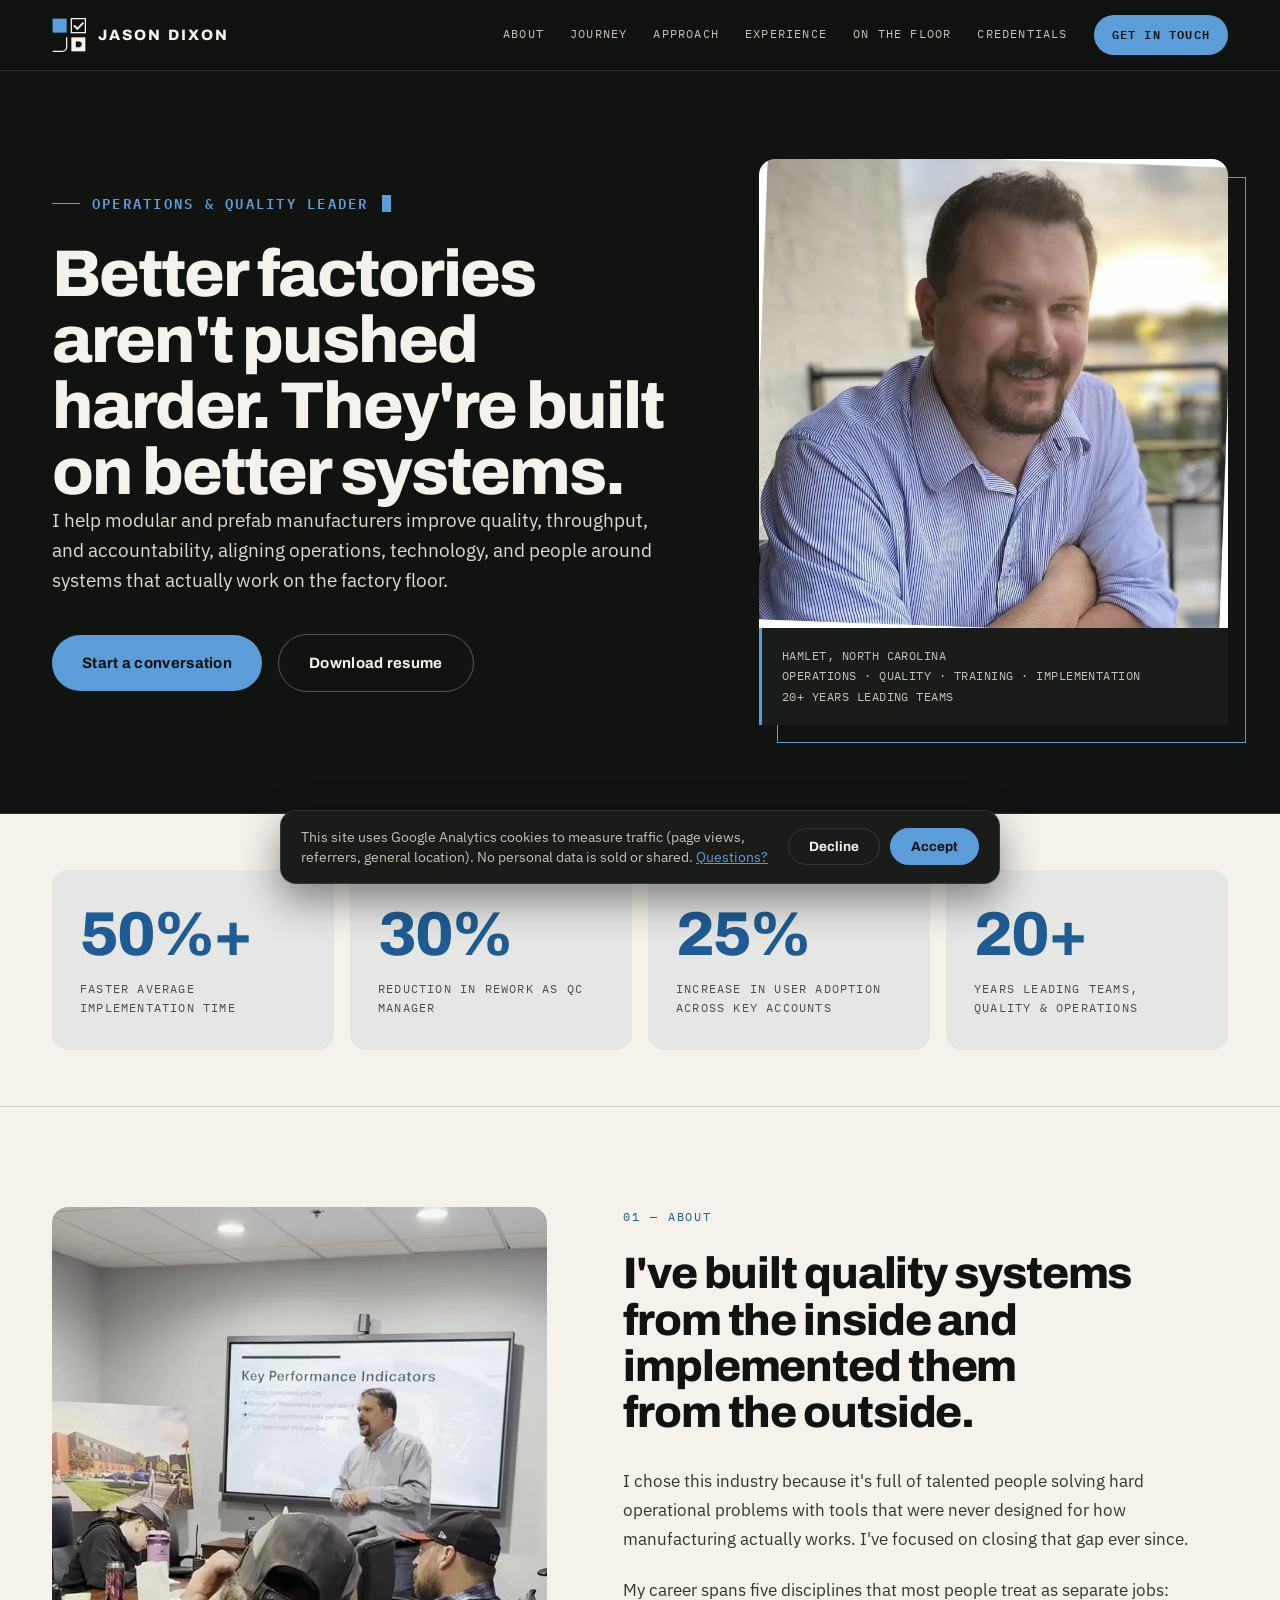
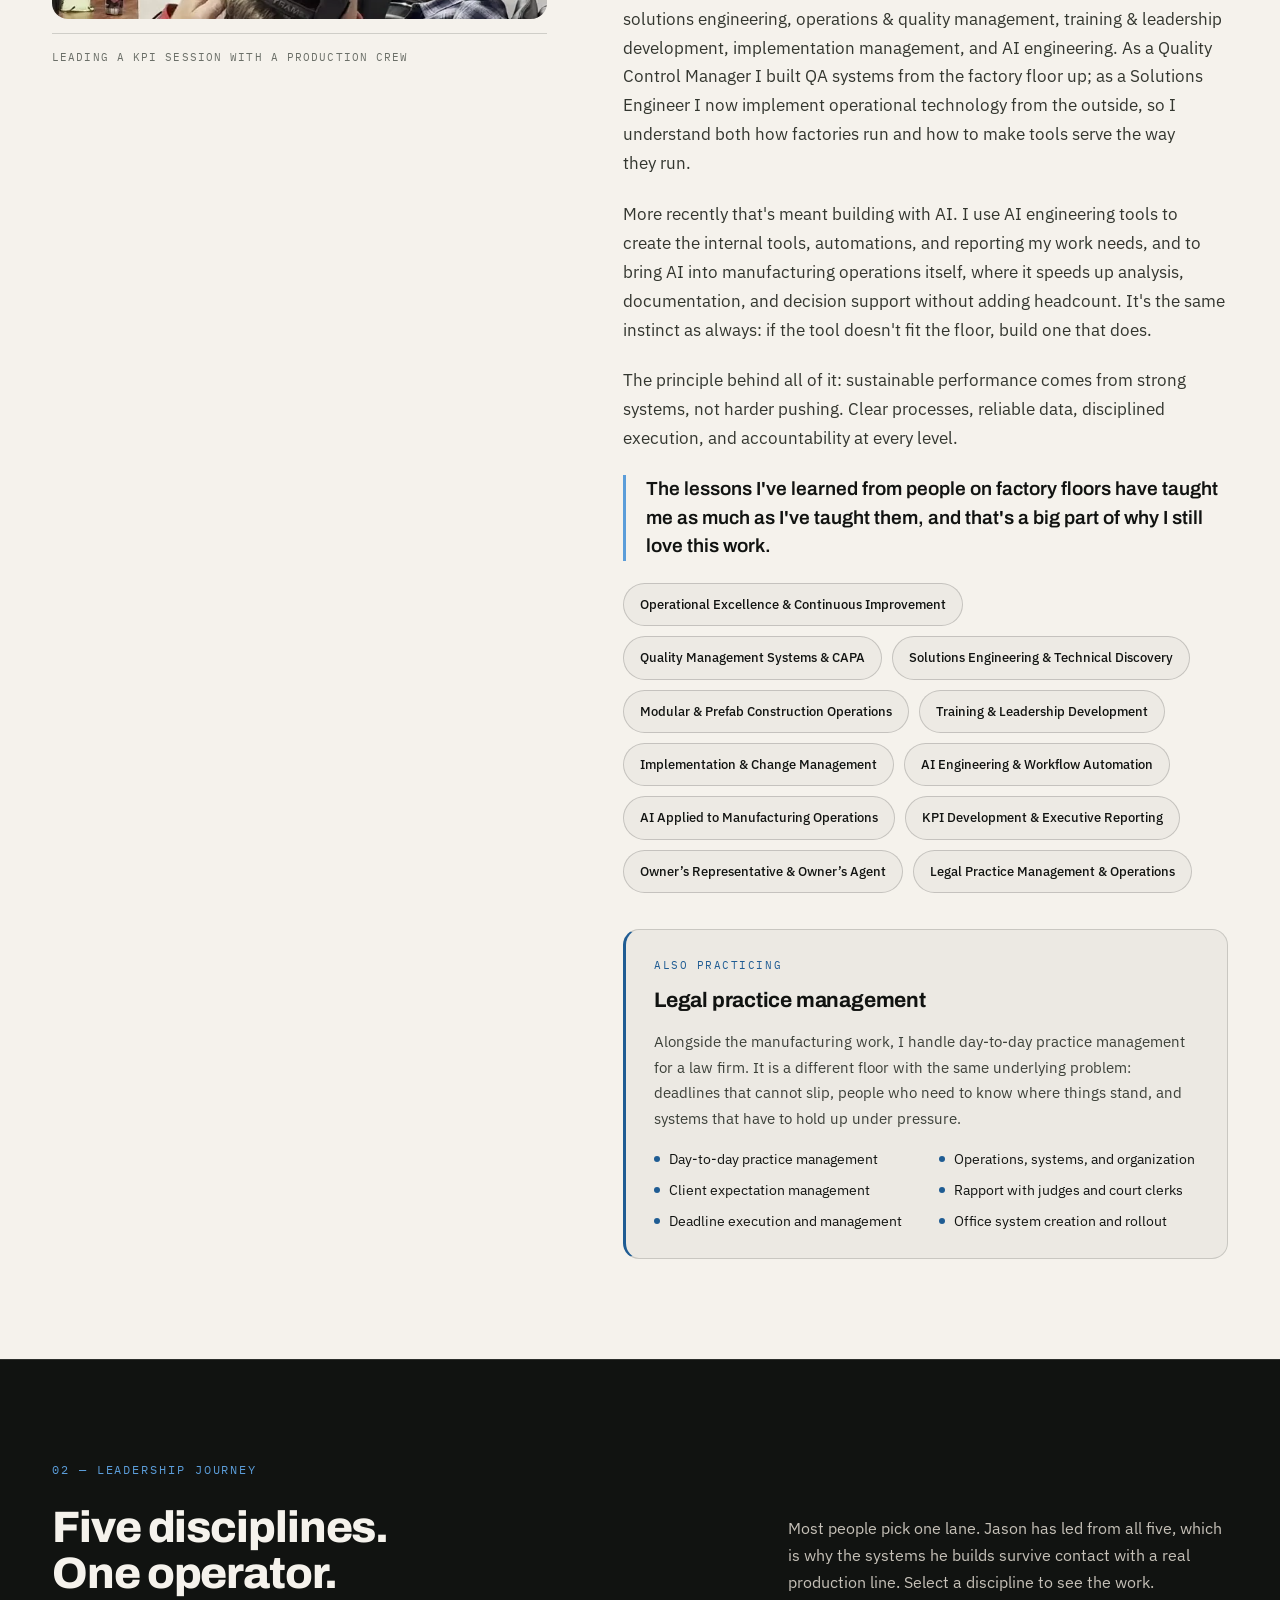
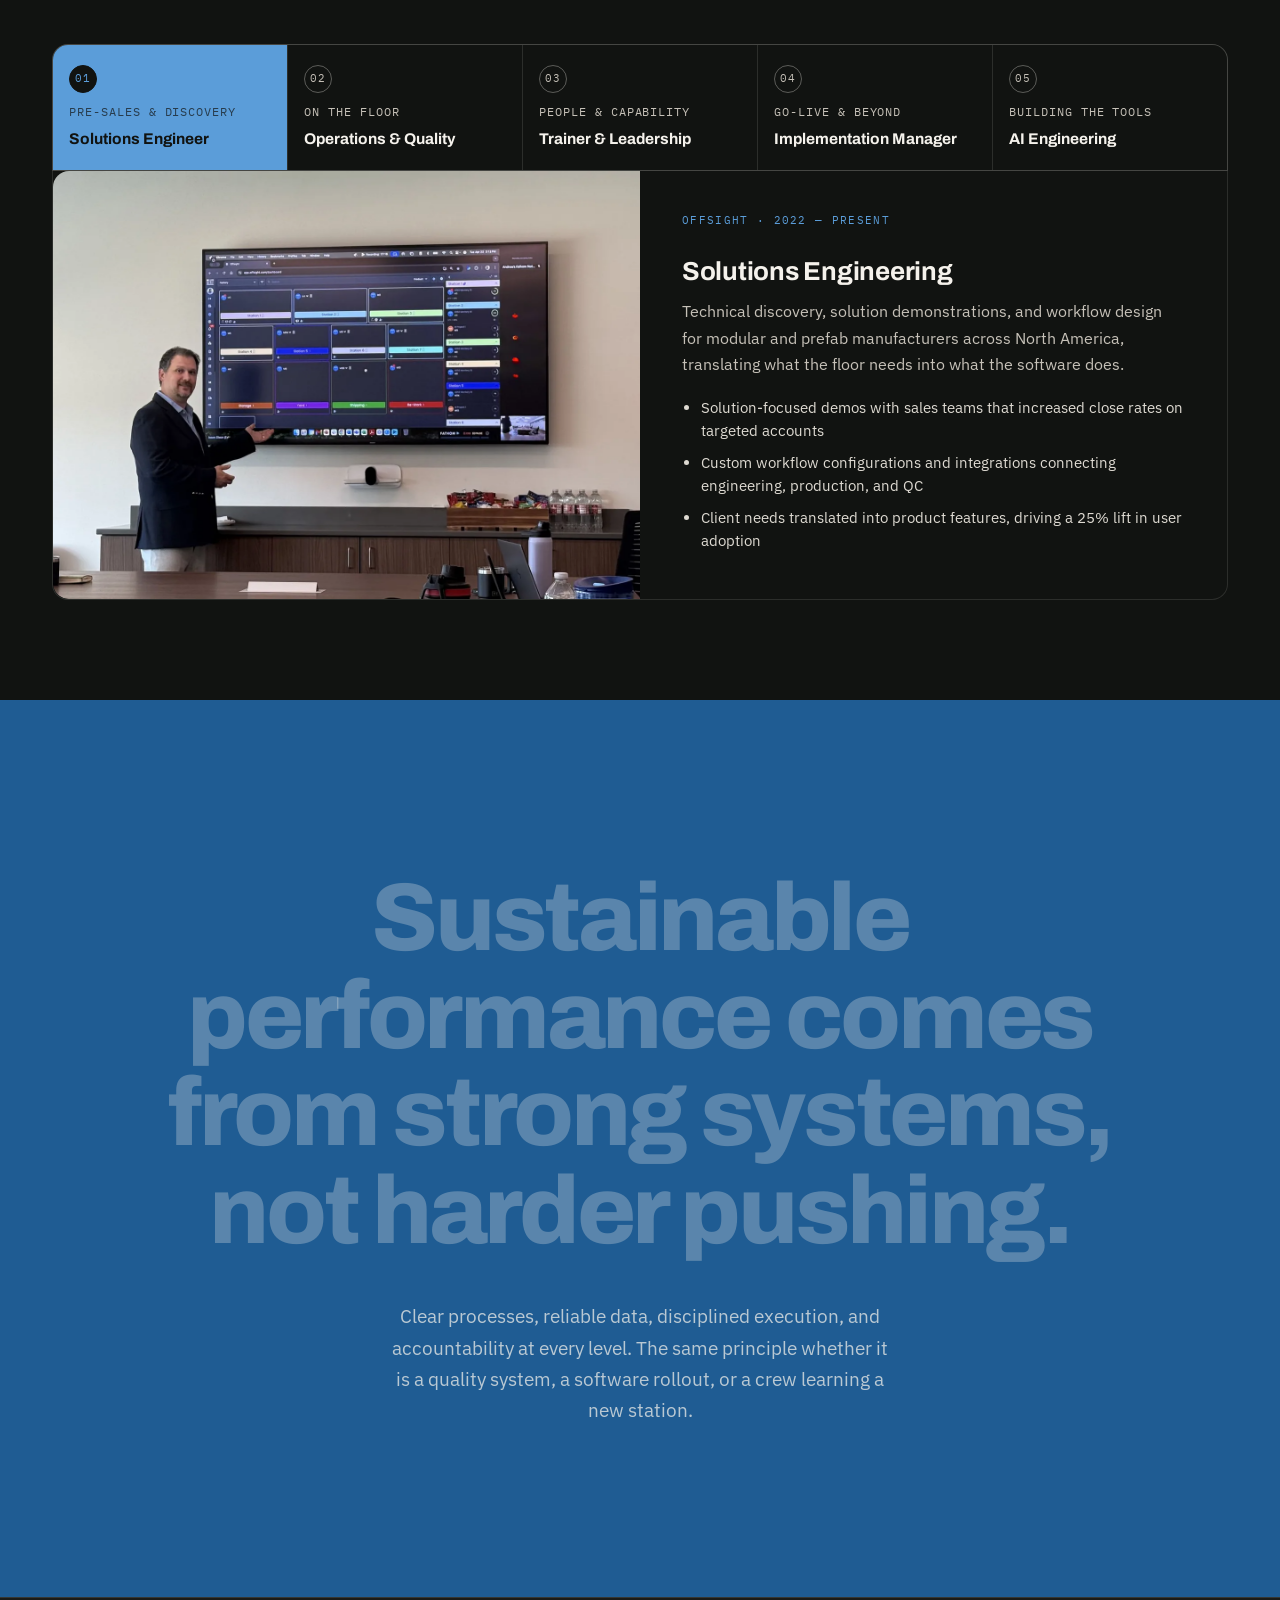
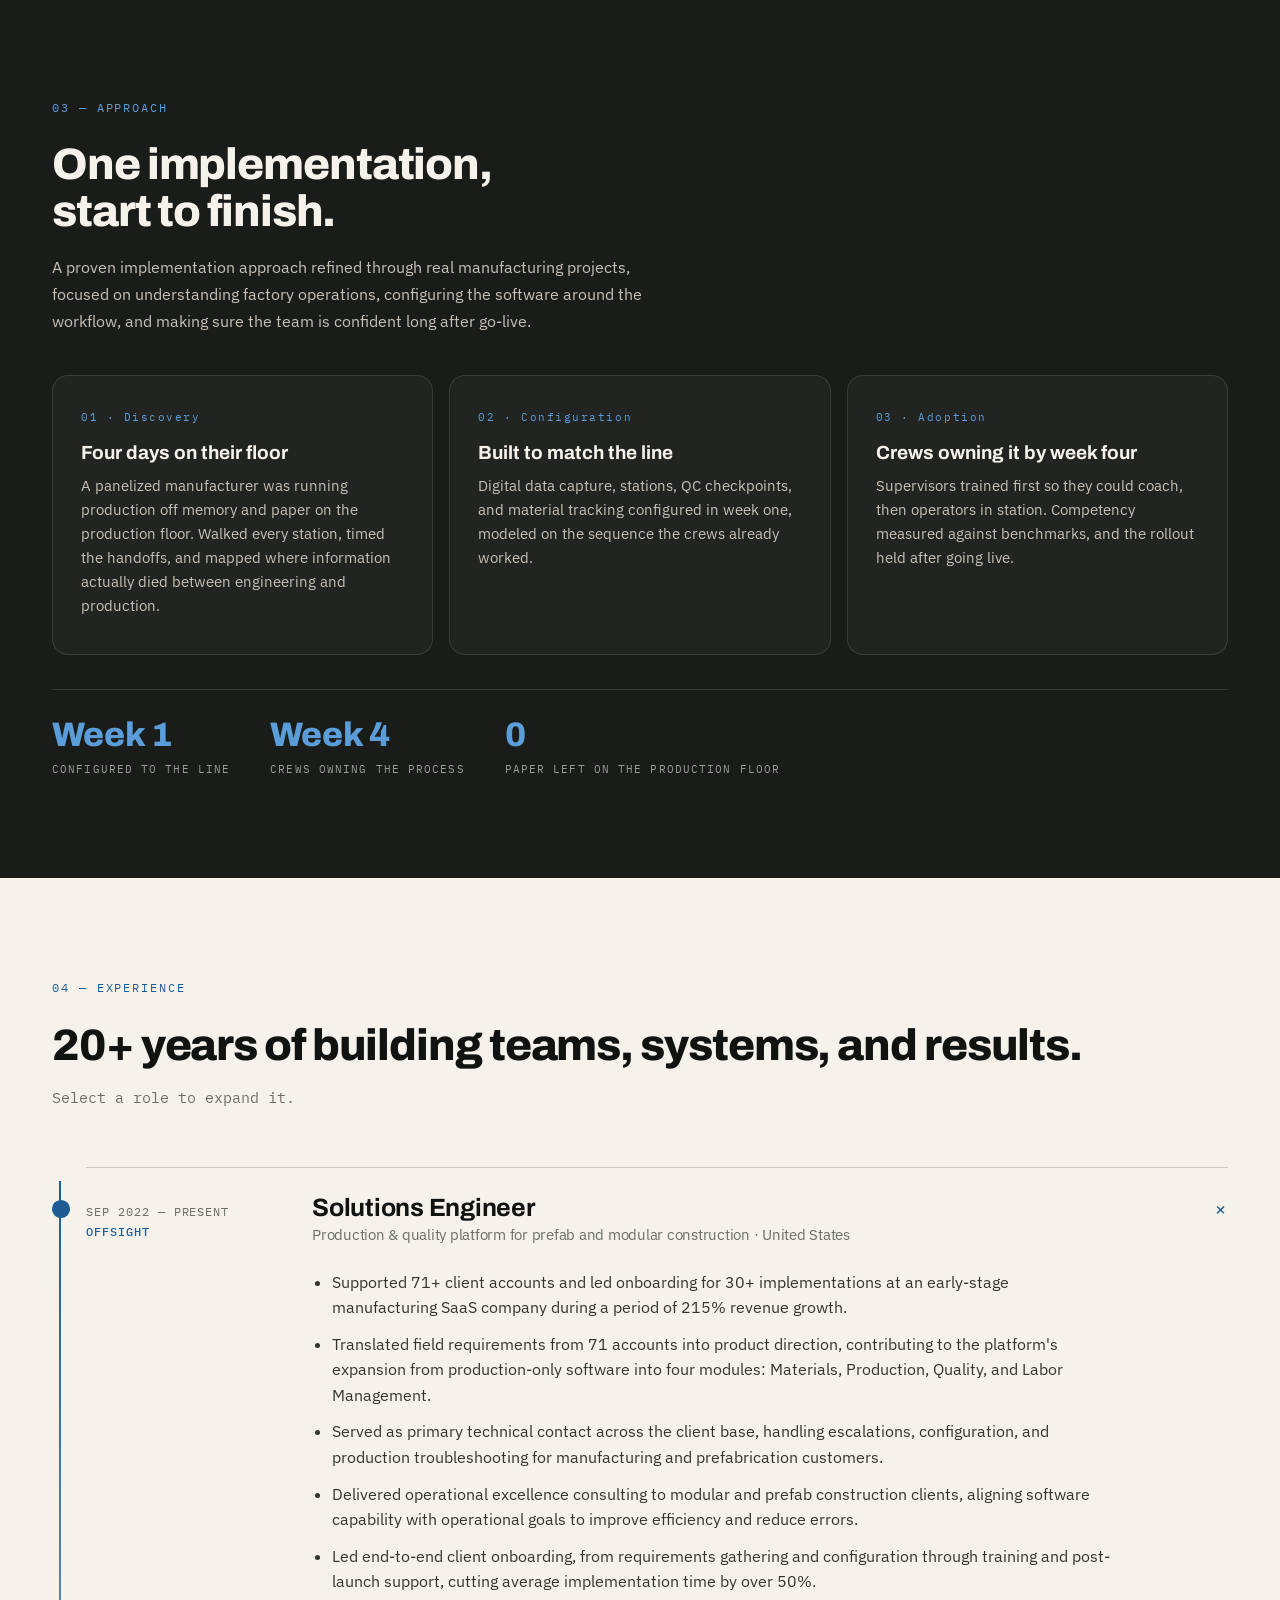
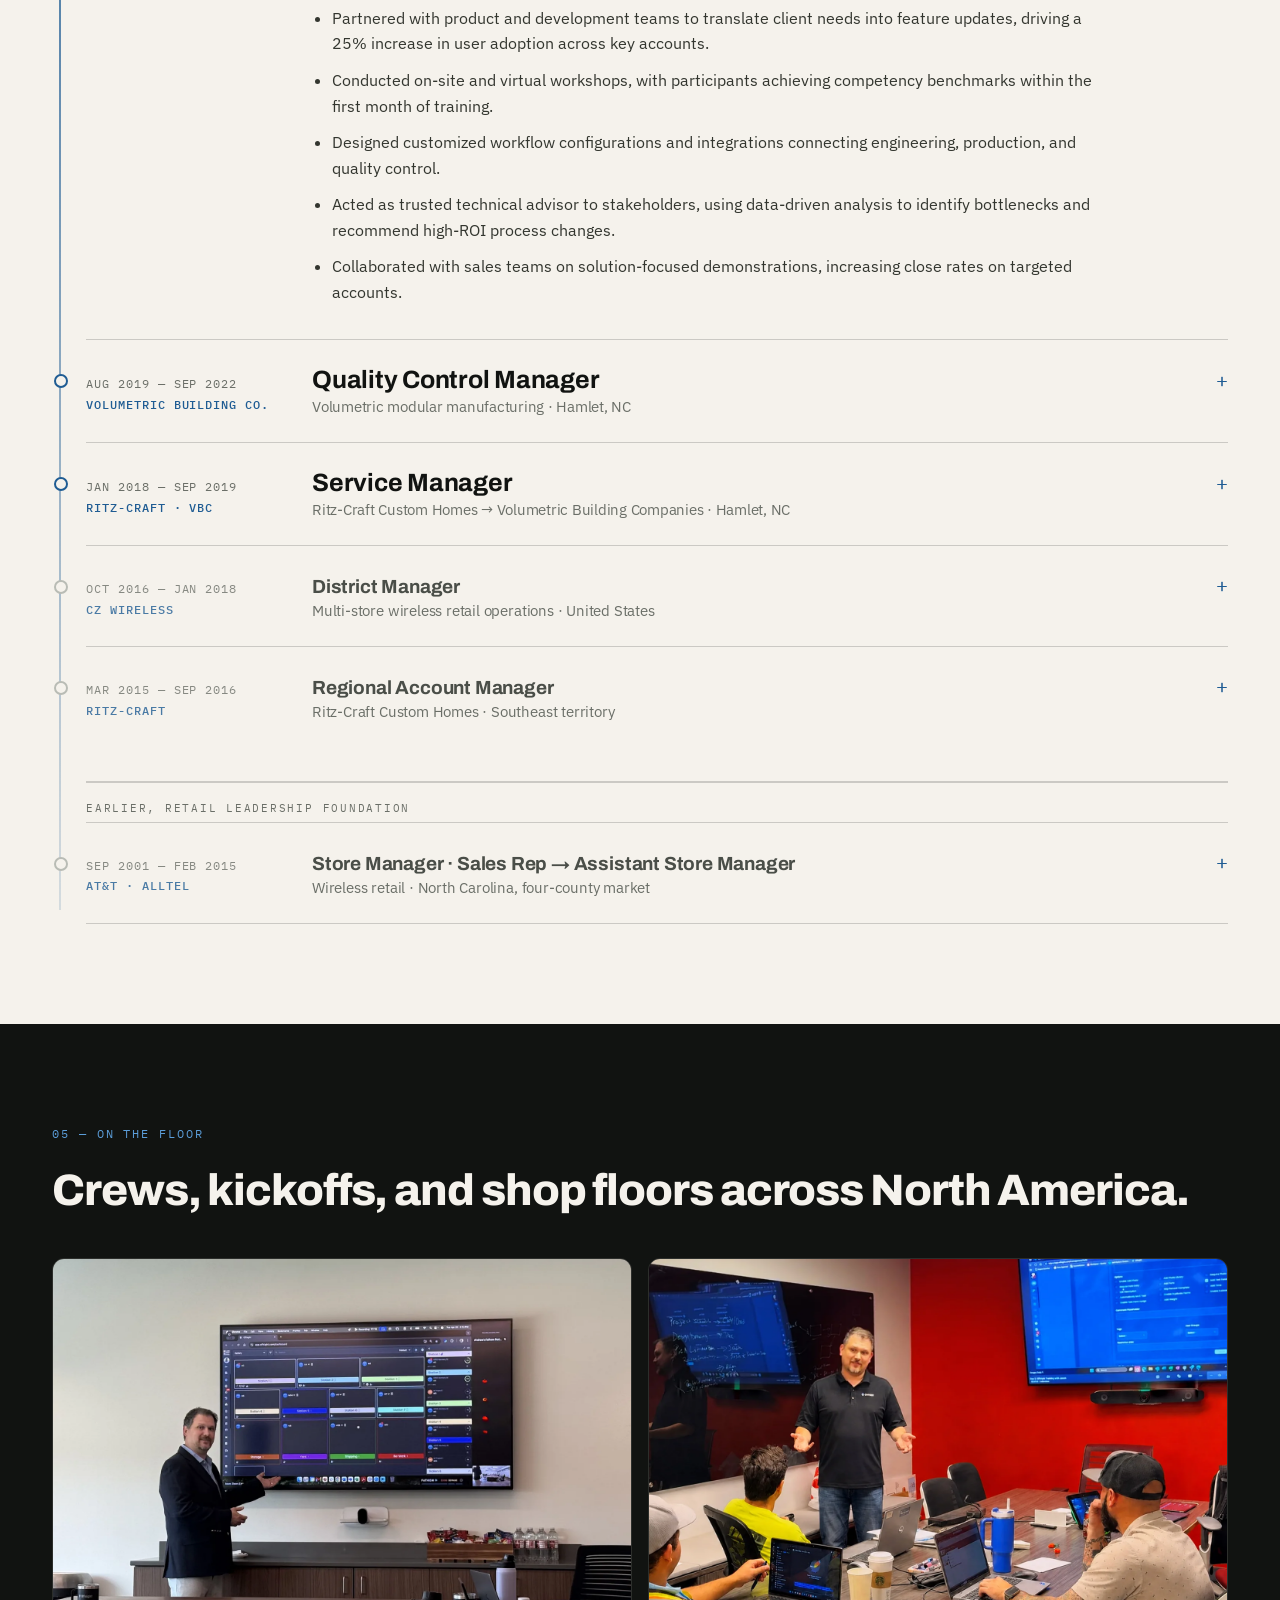
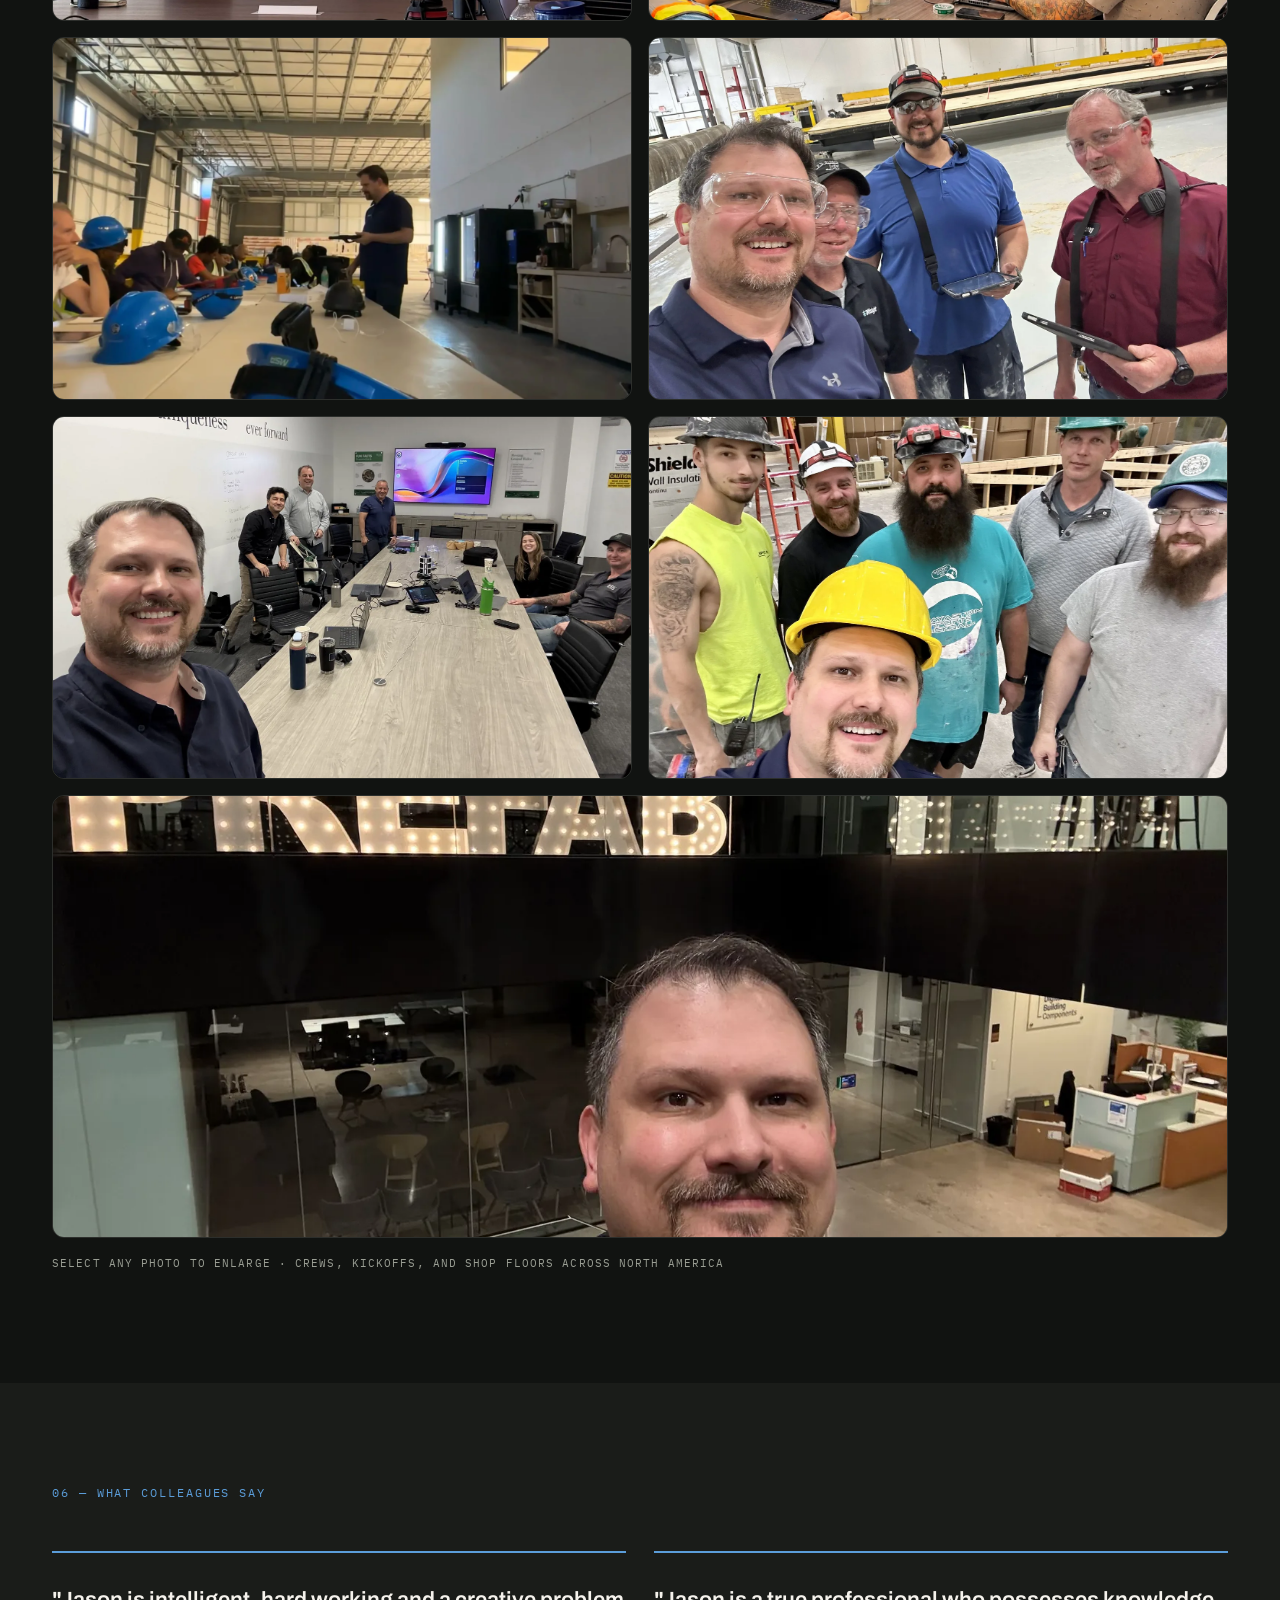
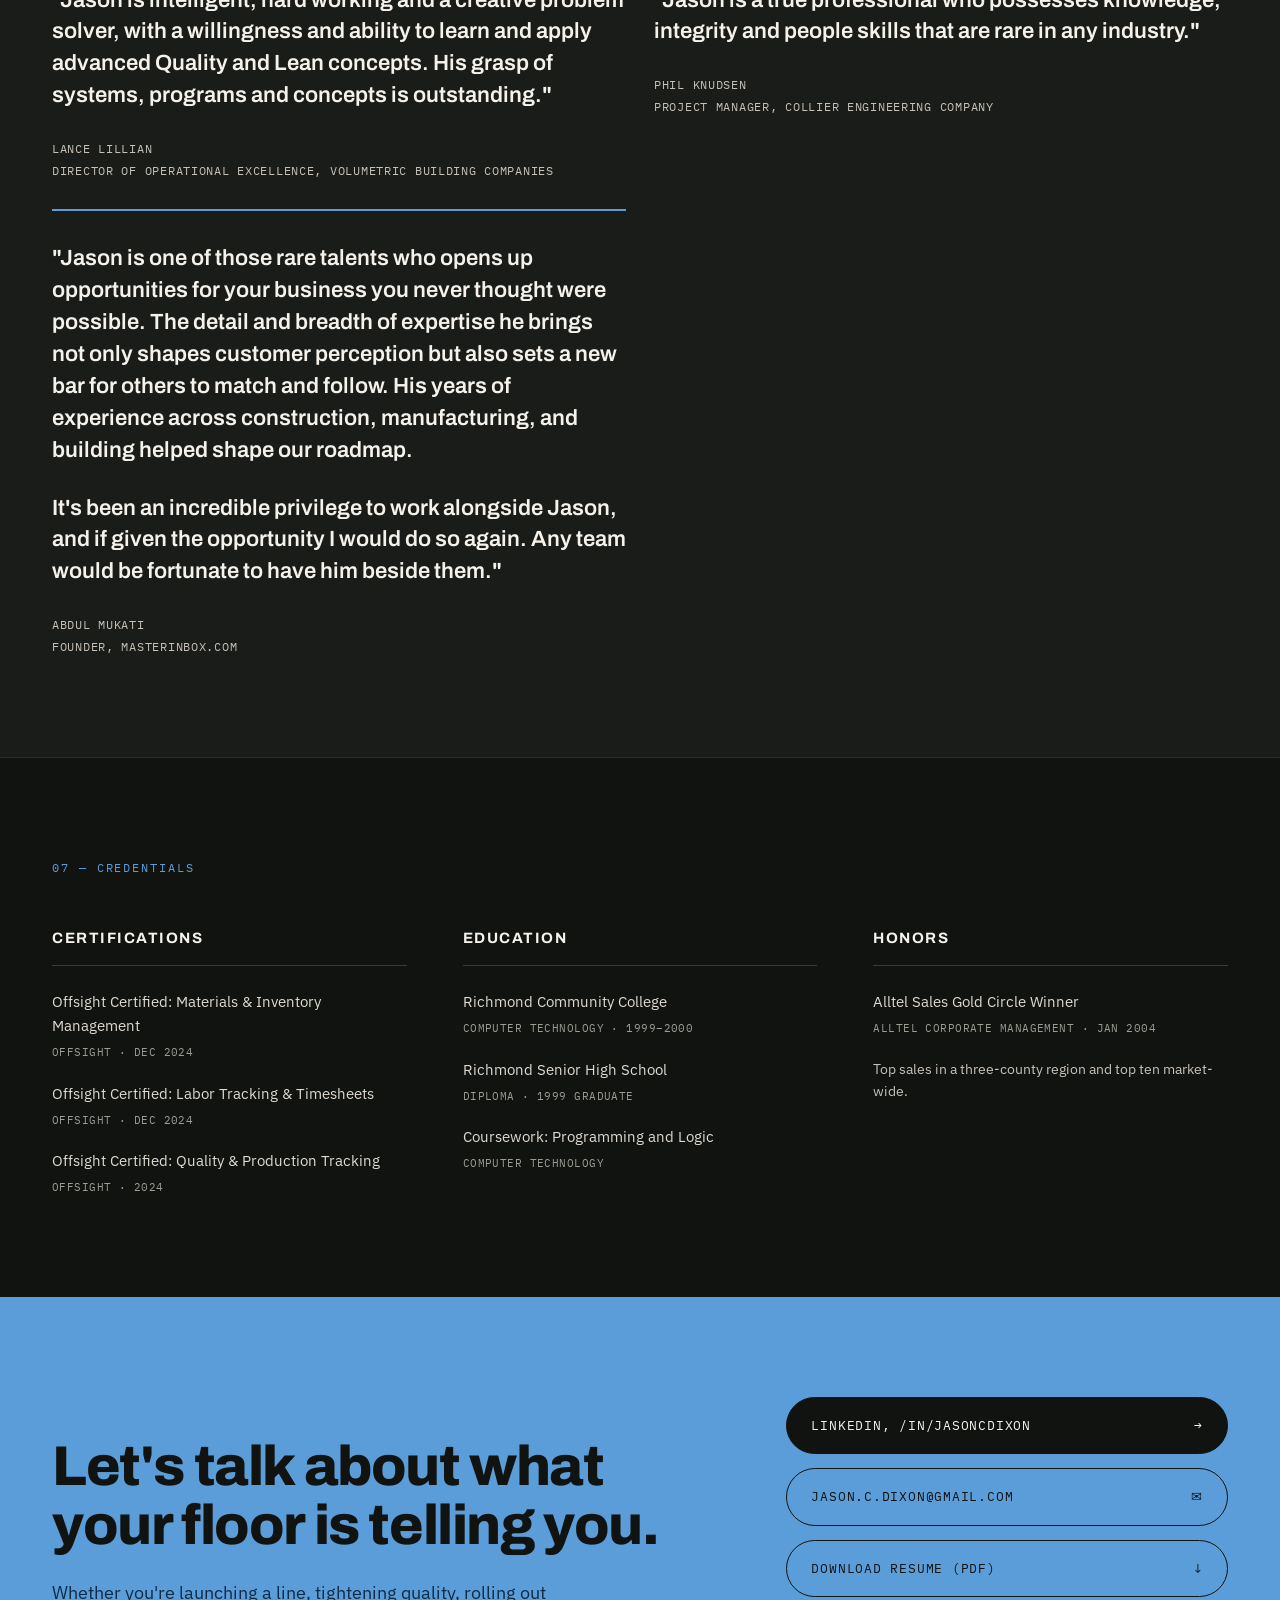
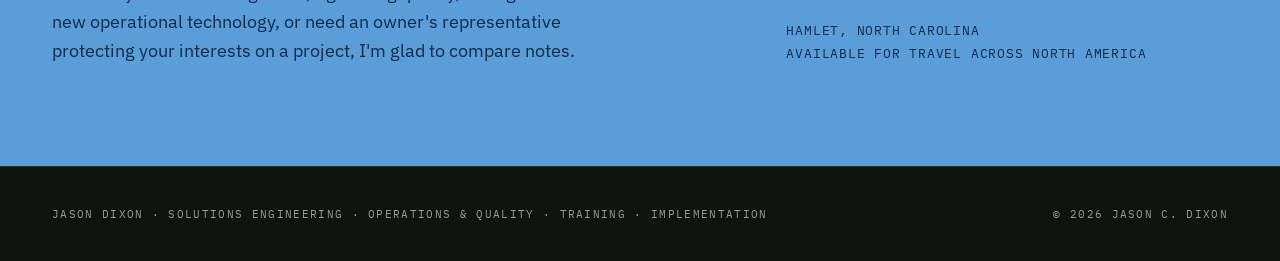
==== commit faf6d575: "Add files via upload" ====
--- a/index.html
+++ b/index.html
@@ -3,40 +3,40 @@
 <head>
 <meta charset="utf-8">
 <meta name="viewport" content="width=device-width, initial-scale=1">
+
 <!-- ============================================================
-     SEO — the live URL is the custom domain:
+     SEO , the live URL is the custom domain:
        https://jasoncdixon.com/
      Hosted on GitHub Pages from github.com/tabbykt-cell/JasonResume
      (repo must be PUBLIC; a CNAME file holds the custom domain).
      If the domain ever changes, find-and-replace
-     "https://jasoncdixon.com" across index.html, details.html,
-     sitemap.xml, robots.txt and llms.txt.
+     "https://jasoncdixon.com" across
+     index.html, sitemap.xml and robots.txt.
      ============================================================ -->
-<title>Jason C. Dixon · Solutions Engineer, Modular Construction</title>
-<meta name="description" content="Solutions engineer for modular and prefab manufacturers and the software companies serving them. 20+ years in operations, quality, implementation, and product.">
+<title>Jason C. Dixon | Solutions Engineer — Modular Construction</title>
+<meta name="description" content="Solutions engineer, operations leader, and owner&#39;s representative for modular and prefab manufacturers. 20+ years improving quality, throughput, and accountability on the factory floor.">
 <meta name="author" content="Jason C. Dixon">
 <meta name="google-site-verification" content="ORemx5--6exDtRLyVKkfxMvrLO2sIyWn6HRLUvR4aUE" />
 <meta name="robots" content="index, follow, max-image-preview:large">
 <link rel="canonical" href="https://jasoncdixon.com/">
-<meta name="theme-color" content="#F7F5F0">
 
 <!-- Open Graph -->
 <meta property="og:type" content="profile">
-<meta property="og:title" content="Jason C. Dixon · Solutions Engineer &amp; Operations Leader in Modular Construction">
-<meta property="og:description" content="Operations, quality, and implementation leadership for modular and prefab manufacturers, plus solutions engineering and product validation for the software companies serving them.">
+<meta property="og:title" content="Jason C. Dixon — Solutions Engineer &amp; Operations Leader in Modular Construction">
+<meta property="og:description" content="Operations, quality, training, and implementation leadership for modular and prefab manufacturing. 20+ years building teams and systems that work on the factory floor.">
 <meta property="og:url" content="https://jasoncdixon.com/">
 <meta property="og:image" content="https://jasoncdixon.com/uploads/og-banner-v2.jpg">
 <meta property="og:image:width" content="1200">
 <meta property="og:image:height" content="630">
-<meta property="og:image:alt" content="Jason C. Dixon · Solutions Engineer &amp; Operations Leader in Modular Construction, jasoncdixon.com">
+<meta property="og:image:alt" content="Portrait of Jason C. Dixon">
 <meta property="og:locale" content="en_US">
 <meta property="profile:first_name" content="Jason">
 <meta property="profile:last_name" content="Dixon">
 
 <!-- Twitter / X card -->
 <meta name="twitter:card" content="summary_large_image">
-<meta name="twitter:title" content="Jason C. Dixon · Solutions Engineer &amp; Operations Leader in Modular Construction">
-<meta name="twitter:description" content="Operations and quality leadership for modular and prefab manufacturers, and solutions engineering and product work for the software companies serving them.">
+<meta name="twitter:title" content="Jason C. Dixon — Solutions Engineer &amp; Operations Leader in Modular Construction">
+<meta name="twitter:description" content="Operations, quality, training, and implementation leadership for modular and prefab manufacturing.">
 <meta name="twitter:image" content="https://jasoncdixon.com/uploads/og-banner-v2.jpg">
 
 <!-- Structured data -->
@@ -55,7 +55,7 @@
       "jobTitle": "Solutions Engineer",
       "worksFor": { "@type": "Organization", "name": "Offsight" },
       "description": "Solutions engineer and operations & quality leader serving modular and prefab construction manufacturers across North America. Experienced in quality management systems, training and leadership development, and software implementation management.",
-      "address": { "@type": "PostalAddress", "addressRegion": "North Carolina", "addressCountry": "US" },
+      "address": { "@type": "PostalAddress", "addressLocality": "Hamlet", "addressRegion": "NC", "addressCountry": "US" },
       "email": "mailto:jason.c.dixon@gmail.com",
       "sameAs": [ "https://www.linkedin.com/in/jasoncdixon" ],
       "alumniOf": { "@type": "CollegeOrUniversity", "name": "Richmond Community College" },
@@ -65,12 +65,6 @@
         "Operations management", "Operational excellence", "Continuous improvement",
         "Manufacturing software implementation", "Training and leadership development",
         "Change management", "KPI development and executive reporting",
-        "Software quality assurance", "Software product validation", "Regression testing",
-        "Product development", "Product requirements definition", "User experience design",
-        "Business process analysis", "Project management", "Business intelligence",
-        "Executive communication", "Technology strategy", "Digital transformation",
-        "Compliance and regulatory systems", "Production systems and workflow design",
-        "Construction technology", "Manufacturing software product strategy", "Customer success",
         "AI-assisted tooling", "AI for manufacturing operations", "Workflow automation",
         "Owner's representative", "Owner's agent", "Project oversight for building owners",
         "Legal practice management", "Law firm operations", "Docket and deadline management"
@@ -95,233 +89,1626 @@
 }
 </script>
 
-<link rel="icon" href="favicon.svg" type="image/svg+xml">
-<link rel="icon" href="favicon-32.png" sizes="32x32" type="image/png">
-<link rel="apple-touch-icon" href="apple-touch-icon.png">
+<link rel="icon" href="data:image/svg+xml,%3Csvg xmlns='http://www.w3.org/2000/svg' viewBox='0 0 40 40'%3E%3Crect width='40' height='40' fill='%23111311'/%3E%3Crect x='4' y='4' width='14' height='14' fill='%235B9DD9'/%3E%3Crect x='22' y='22' width='14' height='14' fill='%23F5F2EC'/%3E%3C/svg%3E">
 <link rel="preconnect" href="https://fonts.googleapis.com">
 <link rel="preconnect" href="https://fonts.gstatic.com" crossorigin>
-<link href="https://fonts.googleapis.com/css2?family=Newsreader:ital,opsz,wght@0,6..72,400;0,6..72,500;1,6..72,400&family=Archivo:wght@400;500;600&display=swap" rel="stylesheet">
-<link rel="stylesheet" href="assets/css/tokens.css">
-<link rel="stylesheet" href="assets/css/styles.css">
-<script>document.documentElement.classList.add('js');</script>
-<script src="assets/js/site.js" defer></script>
+<link href="https://fonts.googleapis.com/css2?family=Archivo:wght@400;500;600;700;800&family=IBM+Plex+Mono:wght@400;500;600&family=IBM+Plex+Sans:wght@400;500;600&display=swap" rel="stylesheet">
+
+<style>
+:root{
+  --ink:#111311;
+  --ink-2:#1A1C19;
+  --paper:#F5F2EC;
+  --blue:#5B9DD9;
+  --blue-dk:#1F5C93;
+  --mut:#C6C1B8;
+  --mut-dk:#6B6F68;
+  --line-l:rgba(245,242,236,.12);
+  --line-d:rgba(17,19,17,.14);
+  /* JETON-INSPIRED: a rounding scale, applied with restraint */
+  --r-pill:999px;
+  --r-card:16px;
+  --r-md:12px;
+  --r-sm:8px;
+  --tint:rgba(91,157,217,.10);
+  --disp:'Archivo',system-ui,sans-serif;
+  --body:'IBM Plex Sans',system-ui,sans-serif;
+  --mono:'IBM Plex Mono',ui-monospace,monospace;
+}
+*{box-sizing:border-box}
+html{scroll-behavior:smooth}
+body{margin:0;background:var(--ink);color:var(--paper);font-family:var(--body);font-size:17px;line-height:1.65;-webkit-font-smoothing:antialiased;overflow-x:hidden}
+a{color:var(--blue);text-decoration:none}
+a:hover{color:#8FC0EA}
+img{max-width:100%;height:auto}  /* required: width/height attrs would otherwise override aspect-ratio */
+::selection{background:var(--blue);color:var(--ink)}
+.wrap{max-width:1240px;margin:0 auto;padding:0 32px}
+@media(max-width:640px){.wrap{padding:0 20px}}
+
+.skip{position:absolute;left:-9999px;top:0;background:var(--blue);color:var(--ink);padding:12px 18px;z-index:200;font-family:var(--mono);font-size:13px}
+.vh{position:absolute;width:1px;height:1px;padding:0;margin:-1px;overflow:hidden;clip:rect(0,0,0,0);white-space:nowrap;border:0}
+.skip:focus{left:12px;top:12px}
+
+.k-tag{font-family:var(--mono);font-size:12px;letter-spacing:.16em;text-transform:uppercase;color:var(--blue);margin-bottom:24px}
+.k-tag.dark{color:var(--blue-dk)}
+h1,h2,h3{font-family:var(--disp);margin:0}
+.h-xl{font-weight:800;font-size:clamp(38px,6vw,66px);line-height:1;letter-spacing:-.03em;text-wrap:balance}
+.h-lg{font-weight:800;font-size:clamp(30px,4vw,44px);line-height:1.05;letter-spacing:-.025em;text-wrap:balance}
+
+/* ---------- header ---------- */
+.hdr{position:sticky;top:0;z-index:80;background:rgba(17,19,17,.88);backdrop-filter:blur(10px);border-bottom:1px solid var(--line-l)}
+.hdr-in{display:flex;align-items:center;justify-content:space-between;gap:24px;padding:15px 0}
+.brand{display:flex;align-items:center;gap:12px;color:var(--paper)}
+.brand span{font-family:var(--disp);font-weight:800;font-size:15px;letter-spacing:.14em;text-transform:uppercase}
+.nav{display:flex;align-items:center;gap:26px;font-family:var(--mono);font-size:12px;letter-spacing:.1em;text-transform:uppercase}
+.nav a{color:var(--mut);padding:4px 0;border-bottom:2px solid transparent;transition:color .18s,border-color .18s}
+.nav a:hover{color:var(--paper)}
+.nav a.is-on{color:var(--paper);border-color:var(--blue)}
+.nav .cta{background:var(--blue);color:var(--ink);padding:10px 18px;font-weight:600;border-bottom:0;border-radius:var(--r-pill)}
+.nav .cta:hover{background:#8FC0EA;color:var(--ink)}
+.burger{display:none;background:none;border-radius:var(--r-pill);border:1px solid var(--line-l);color:var(--paper);font-family:var(--mono);font-size:11px;letter-spacing:.12em;text-transform:uppercase;padding:10px 14px;cursor:pointer}
+@media(max-width:960px){
+  .burger{display:block}
+  .nav{position:fixed;inset:62px 0 auto 0;background:var(--ink-2);flex-direction:column;align-items:stretch;gap:0;padding:10px 0 18px;border-bottom:1px solid var(--line-l);transform:translateY(-130%);transition:transform .25s ease;z-index:70}
+  .nav.open{transform:none}
+  .nav a{padding:13px 24px;border-bottom:1px solid var(--line-l)}
+  .nav .cta{margin:14px 24px 0;text-align:center}
+}
+
+/* ---------- hero ---------- */
+.hero{border-bottom:1px solid var(--line-l);position:relative}
+.hero-in{display:grid;grid-template-columns:1.15fr .85fr;gap:72px;align-items:center;padding:88px 0}
+.hero .lede{font-size:19px;line-height:1.6;color:#DEDAD2;max-width:56ch;margin:0 0 38px;text-wrap:pretty}
+.rot-line{display:flex;align-items:center;gap:12px;font-family:var(--mono);font-size:14px;letter-spacing:.16em;text-transform:uppercase;color:var(--blue);margin-bottom:26px;font-weight:600;min-height:22px}
+.rot-line::before{content:"";width:28px;height:1px;background:var(--blue);flex:0 0 auto}
+#rotRole{white-space:nowrap}
+.caret{display:inline-block;width:9px;height:17px;background:var(--blue);margin-left:2px;animation:blink 1s steps(1) infinite;vertical-align:-2px}
+@keyframes blink{50%{opacity:0}}
+.btn-row{display:flex;align-items:center;gap:16px;flex-wrap:wrap}
+.btn{display:inline-flex;align-items:center;gap:10px;font-family:var(--disp);font-weight:700;font-size:15px;padding:16px 30px;letter-spacing:.02em;border-radius:var(--r-pill);transition:transform .18s ease,background .18s}
+.btn:hover{transform:translateY(-2px)}
+.btn.solid{background:var(--blue);color:var(--ink)}
+.btn.solid:hover{background:#8FC0EA;color:var(--ink)}
+.btn.ghost{color:var(--paper);border:1px solid rgba(245,242,236,.3)}
+.btn.ghost:hover{border-color:var(--paper);color:var(--paper)}
+.hero-fig{position:relative;animation:riseIn .7s .12s ease-out both}
+.hero-fig .frame{position:absolute;inset:18px -18px -18px 18px;border:1px solid var(--blue);pointer-events:none}
+.hero-fig img{position:relative;width:100%;aspect-ratio:1/1;object-fit:cover;display:block;filter:saturate(.95);border-radius:var(--r-card) var(--r-card) 0 0}
+.hero-fig .plate{position:relative;background:var(--ink-2);border-left:3px solid var(--blue);padding:18px 20px;font-family:var(--mono);font-size:12px;line-height:1.7;color:var(--mut);letter-spacing:.04em}
+@keyframes riseIn{from{opacity:0;transform:translateY(18px)}to{opacity:1;transform:none}}
+.hero-copy{animation:riseIn .7s ease-out both}
+@media(max-width:960px){.hero-in{grid-template-columns:1fr;gap:48px;padding:56px 0 64px}}
+
+/* ---------- stat band ---------- */
+.stats{background:var(--paper);color:var(--ink)}
+/* JETON-INSPIRED: tinted rounded stat cards instead of a hairline grid */
+.stats-in{display:grid;grid-template-columns:repeat(4,1fr);gap:16px;padding-top:56px;padding-bottom:56px}
+.stat{padding:34px 28px 32px;border-radius:var(--r-card);background:rgba(31,92,147,.07);transition:background .2s,transform .2s}
+.stat:hover{background:rgba(31,92,147,.13);transform:translateY(-3px)}
+.stat b{font-family:var(--disp);font-weight:800;font-size:clamp(44px,5vw,62px);letter-spacing:-.03em;line-height:1;color:var(--blue-dk);display:block;white-space:nowrap}
+.stat b .count{font:inherit;color:inherit;letter-spacing:inherit;text-transform:none;display:inline;margin:0}
+.stat>span{font-family:var(--mono);font-size:12px;letter-spacing:.1em;text-transform:uppercase;color:#4A4E48;margin-top:13px;line-height:1.6;display:block}
+@media(max-width:900px){.stats-in{grid-template-columns:1fr 1fr;gap:12px}.stat{padding:26px 20px}}
+
+/* ---------- about ---------- */
+.about{background:var(--paper);color:var(--ink);border-top:1px solid var(--line-d)}
+.about-in{display:grid;grid-template-columns:.9fr 1.1fr;gap:76px;align-items:start;padding:100px 0}
+.about figure{margin:0}
+.about img,.about video{width:100%;aspect-ratio:6/5;object-fit:cover;display:block;background:#111311;border-radius:var(--r-card)}
+.about figure{position:relative}
+.about figcaption{font-family:var(--mono);font-size:11px;letter-spacing:.1em;text-transform:uppercase;color:var(--mut-dk);padding-top:14px;border-top:1px solid rgba(17,19,17,.16);margin-top:14px}
+.about-body{display:flex;flex-direction:column;gap:22px;font-size:17px;line-height:1.7;color:#33362F;max-width:64ch}
+.about-body p{margin:0;text-wrap:pretty}
+.pull{font-family:var(--disp);font-weight:600;font-size:19px;line-height:1.5;color:var(--ink);border-left:3px solid var(--blue);padding-left:20px}
+.chips{display:flex;flex-wrap:wrap;gap:10px;margin-top:22px}
+.chips span{border:1px solid rgba(17,19,17,.18);padding:10px 16px;font-size:13px;font-weight:500;border-radius:var(--r-pill);background:rgba(17,19,17,.03);transition:background .16s,border-color .16s}
+.chips span:hover{background:var(--tint);border-color:var(--blue-dk)}
+/* "also practising" sub-block in the About column */
+.aside-block{margin-top:36px;border:1px solid rgba(17,19,17,.16);border-left:3px solid var(--blue-dk);border-radius:var(--r-card);background:rgba(17,19,17,.035);padding:26px 28px}
+.ab-tag{font-family:var(--mono);font-size:11px;letter-spacing:.14em;text-transform:uppercase;color:var(--blue-dk);margin-bottom:9px}
+.aside-block h3{font-family:var(--disp);font-weight:700;font-size:21px;letter-spacing:-.01em;margin:0 0 11px;color:var(--ink)}
+.aside-block>p{font-size:15px;line-height:1.7;margin:0 0 18px;color:#3C4039;text-wrap:pretty}
+.ab-list{margin:0;padding:0;list-style:none;display:grid;grid-template-columns:1fr 1fr;gap:10px 24px}
+.ab-list li{position:relative;padding-left:15px;font-size:14px;line-height:1.5}
+.ab-list li::before{content:"";position:absolute;left:0;top:7px;width:6px;height:6px;border-radius:50%;background:var(--blue-dk)}
+@media(max-width:700px){.ab-list{grid-template-columns:1fr}.aside-block{padding:22px 20px}}
+@media(max-width:960px){.about-in{grid-template-columns:1fr;gap:44px;padding:64px 0}}
+
+/* ---------- journey (pillars) ---------- */
+.journey{border-top:1px solid var(--line-l)}
+.journey-in{padding:100px 0}
+.jr-head{display:flex;justify-content:space-between;align-items:flex-end;gap:48px;margin-bottom:48px;flex-wrap:wrap}
+.jr-head p{font-size:16px;line-height:1.7;color:var(--mut);max-width:44ch;margin:0;text-wrap:pretty}
+.jtabs{display:grid;grid-template-columns:repeat(5,1fr);gap:1px;background:var(--line-l);border:1px solid var(--line-l);border-radius:var(--r-card) var(--r-card) 0 0;overflow:hidden;margin-bottom:0}
+.jtab{background:var(--ink);border:0;color:var(--mut);font-family:var(--mono);font-size:12px;letter-spacing:.08em;text-transform:uppercase;padding:20px 16px;cursor:pointer;text-align:left;line-height:1.5;transition:background .18s,color .18s}
+/* JETON-INSPIRED: numbered step pills */
+.jtab .pill{display:inline-flex;align-items:center;justify-content:center;width:28px;height:28px;border-radius:50%;border:1px solid rgba(245,242,236,.32);font-size:10.5px;margin-bottom:10px;transition:background .18s,border-color .18s,color .18s}
+.jtab[aria-selected="true"] .pill{background:var(--ink);border-color:var(--ink);color:var(--blue)}
+.jtab em{display:block;font-style:normal;font-family:var(--disp);font-weight:700;font-size:15.5px;letter-spacing:0;text-transform:none;color:var(--paper);margin-top:6px}
+@media(min-width:961px) and (max-width:1180px){.jtab{padding:16px 11px;font-size:11px}.jtab em{font-size:14px}}
+.jtab[aria-selected="true"]{background:var(--blue);color:rgba(17,19,17,.7)}
+.jtab[aria-selected="true"] em{color:var(--ink)}
+.jtab:hover:not([aria-selected="true"]){background:var(--ink-2);color:var(--paper)}
+.jswipe{display:none;font-family:var(--mono);font-size:10px;letter-spacing:.14em;text-transform:uppercase;color:#7E827A;margin-top:10px}
+.jpanel{display:none;border:1px solid var(--line-l);border-top:0;padding:0;border-radius:0 0 var(--r-card) var(--r-card);overflow:hidden}
+.jpanel.on{display:grid;grid-template-columns:1fr 1fr;gap:0;animation:riseIn .45s ease-out both}
+.jpanel img{width:100%;height:100%;min-height:320px;object-fit:cover;display:block;border-radius:var(--r-card) 0 0 var(--r-card)}
+.jpanel .jbody{padding:40px 42px 46px}
+.jpanel h3{font-weight:700;font-size:26px;letter-spacing:-.01em;margin:0 0 6px}
+.jpanel .jrole{font-family:var(--mono);font-size:11px;letter-spacing:.12em;text-transform:uppercase;color:var(--blue);margin-bottom:20px}
+.jpanel p{font-size:15.5px;line-height:1.7;color:var(--mut);margin:0 0 18px;text-wrap:pretty;max-width:56ch}
+.jpanel ul{margin:0;padding-left:19px;display:flex;flex-direction:column;gap:9px;font-size:14.5px;line-height:1.6;color:#DEDAD2}
+@media(max-width:960px){
+  /* CHANGE 1 — swipeable tab strip instead of an orphaned 5th tile */
+  .jtabs{display:flex;overflow-x:auto;scroll-snap-type:x mandatory;-webkit-overflow-scrolling:touch;gap:1px;scrollbar-width:none}
+  .jtabs::-webkit-scrollbar{display:none}
+  .jtab{flex:0 0 68%;scroll-snap-align:start}
+  .jswipe{display:block}
+  .jpanel.on{grid-template-columns:1fr}
+  .jpanel img{min-height:230px;max-height:340px}
+  .jpanel .jbody{padding:28px 22px 34px}
+}
+
+/* CHANGE 7 — proof section: one implementation told start to finish */
+.case{background:var(--ink-2);border-top:1px solid var(--line-l)}
+.case-in{padding:100px 0}
+.case-grid{display:grid;grid-template-columns:repeat(3,1fr);gap:16px;margin-top:40px}
+.case-step{border:1px solid var(--line-l);border-radius:var(--r-card);background:rgba(245,242,236,.035)!important;transition:background .2s,transform .2s}
+.case-step:hover{background:rgba(91,157,217,.08)!important;transform:translateY(-3px)}
+.case-step{background:var(--ink-2);padding:32px 28px 36px}
+.case-step .n{font-family:var(--mono);font-size:11px;letter-spacing:.14em;color:var(--blue);margin-bottom:14px}
+.case-step h3{font-weight:700;font-size:19px;margin:0 0 10px;line-height:1.25}
+.case-step p{font-size:14.5px;line-height:1.65;color:var(--mut);margin:0}
+.case-out{display:flex;gap:40px;flex-wrap:wrap;margin-top:34px;padding-top:28px;border-top:1px solid var(--line-l)}
+.case-out div b{display:block;font-family:var(--disp);font-weight:800;font-size:34px;color:var(--blue);line-height:1}
+.case-out div span{font-family:var(--mono);font-size:11px;letter-spacing:.1em;text-transform:uppercase;color:#9A9E94;margin-top:8px;display:block}
+@media(max-width:820px){.case-grid{grid-template-columns:1fr}}
+
+/* JETON-INSPIRED: a full-bleed colour block with one oversized statement */
+.stmt{background:var(--blue-dk);color:var(--paper);overflow:hidden}
+.stmt-in{padding:clamp(90px,14vw,170px) 0;text-align:center}
+.stmt p{font-family:var(--disp);font-weight:800;font-size:clamp(34px,7.5vw,104px);line-height:1.02;letter-spacing:-.035em;margin:0 auto;max-width:16ch;text-wrap:balance}
+.stmt .w{color:rgba(245,242,236,.28);transition:color .5s ease}
+.stmt .w.lit{color:var(--paper)}
+.stmt .tail{font-family:var(--body);font-weight:400;font-size:clamp(15px,1.9vw,19px);color:rgba(245,242,236,.72);letter-spacing:0;max-width:46ch;margin:clamp(26px,4vw,40px) auto 0;line-height:1.65;text-wrap:pretty}
+
+/* ---------- experience ---------- */
+.xp{background:var(--paper);color:var(--ink)}
+.xp-in{padding:100px 0}
+/* CHANGE 2 — timeline rail so the 20+ year history reads as a path, not a text wall */
+.xp-list{position:relative;padding-left:34px}
+.xp-list::before{content:"";position:absolute;left:7px;top:14px;bottom:14px;width:2px;background:linear-gradient(var(--blue-dk),rgba(31,92,147,.15))}
+.xp-item{border-top:1px solid rgba(17,19,17,.18);position:relative}
+.xp-item::before{content:"";position:absolute;left:-32px;top:34px;width:10px;height:10px;border-radius:50%;background:var(--paper);border:2px solid var(--blue-dk);transition:transform .2s,background .2s}
+.xp-item.open::before{background:var(--blue-dk);transform:scale(1.3)}
+.xp-item.past::before{border-color:#B9BCB5}
+/* CHANGE 3 — pre-2015 retail roles condensed so the modular decade leads */
+.xp-earlier{margin-top:34px;padding-top:16px;border-top:2px solid rgba(17,19,17,.18)}
+.xp-earlier-lbl{font-family:var(--mono);font-size:11px;letter-spacing:.16em;text-transform:uppercase;color:var(--mut-dk);margin-bottom:4px}
+.xp-item.past .xp-role{font-size:clamp(16px,2vw,19px);color:#4A4E48}
+.xp-item.past .xp-when{opacity:.8}
+@media(max-width:820px){.xp-list{padding-left:22px}.xp-list::before{left:3px}.xp-item::before{left:-24px;top:26px}}
+.xp-item:last-child{border-bottom:1px solid rgba(17,19,17,.18)}
+.xp-btn{display:grid;grid-template-columns:190px 1fr 34px;gap:36px;align-items:baseline;width:100%;background:none;border:0;cursor:pointer;text-align:left;padding:26px 0;font-family:var(--body)}
+.xp-btn:hover .xp-role{color:var(--blue-dk)}
+.xp-when{font-family:var(--mono);font-size:12px;letter-spacing:.08em;color:var(--mut-dk);line-height:1.7}
+.xp-when b{color:var(--blue-dk);font-weight:500}
+.xp-role{font-family:var(--disp);font-weight:700;font-size:clamp(19px,2.4vw,25px);letter-spacing:-.01em;color:var(--ink);transition:color .15s}
+.xp-org{display:block;font-family:var(--body);font-weight:400;font-size:15px;color:var(--mut-dk);margin-top:4px}
+.xp-x{font-family:var(--mono);font-size:20px;color:var(--blue-dk);justify-self:end;transition:transform .25s ease}
+.xp-item.open .xp-x{transform:rotate(45deg)}
+.xp-panel{overflow:hidden;max-height:0;transition:max-height .4s ease}
+.xp-panel-in{padding:0 0 34px;display:grid;grid-template-columns:190px 1fr;gap:36px}
+.xp-panel-in>div:first-child{}
+.xp-panel ul{margin:0;padding-left:20px;display:flex;flex-direction:column;gap:11px;font-size:15.5px;line-height:1.65;color:#33362F;max-width:80ch}
+@media(max-width:820px){
+  .xp-btn{grid-template-columns:1fr 34px;gap:10px}
+  .xp-when{grid-column:1 / -1;order:-1}
+  .xp-panel-in{grid-template-columns:1fr;gap:0;padding-left:0}
+  .xp-panel-in>div:first-child{display:none}
+}
+
+/* ---------- gallery ---------- */
+.gal-in{padding:100px 0}
+/* ITEM 6 — 2-up mosaic: tiles ~2.3x bigger, 16:10 matches the source photos, so far less is cropped away */
+.gal-grid{display:grid;grid-template-columns:repeat(2,1fr);gap:16px}
+.gal-grid button{position:relative}
+.gal-grid button:last-child:nth-child(odd){grid-column:1 / -1}
+.gal-cap{position:absolute;left:0;right:0;bottom:0;padding:34px 20px 16px;background:linear-gradient(transparent,rgba(10,11,10,.88));color:var(--paper);font-family:var(--mono);font-size:11.5px;letter-spacing:.06em;text-align:left;opacity:0;transform:translateY(8px);transition:opacity .25s ease,transform .25s ease;pointer-events:none}
+.gal-grid button:hover .gal-cap,.gal-grid button:focus-visible .gal-cap{opacity:1;transform:none}
+.gal-zoom{position:absolute;top:12px;right:12px;width:32px;height:32px;border-radius:50%;background:rgba(17,19,17,.72);color:var(--paper);display:flex;align-items:center;justify-content:center;font-size:14px;opacity:0;transform:scale(.85);transition:opacity .25s,transform .25s;pointer-events:none}
+.gal-grid button:hover .gal-zoom{opacity:1;transform:none}
+.gal-grid button{padding:0;border:1px solid var(--line-l);background:none;cursor:zoom-in;display:block;border-radius:var(--r-md);overflow:hidden}
+.gal-grid img{width:100%;aspect-ratio:16/10;object-fit:cover;display:block;transition:transform .45s cubic-bezier(.2,.6,.2,1)}
+.gal-grid button:hover img{transform:scale(1.045)}
+.gal-grid button:last-child:nth-child(odd) img{aspect-ratio:24/9}
+.gal-note{font-family:var(--mono);font-size:11px;letter-spacing:.1em;text-transform:uppercase;color:#9A9E94;margin-top:16px}
+@media(max-width:640px){.gal-grid{grid-template-columns:1fr}.gal-grid button:last-child:nth-child(odd) img{aspect-ratio:16/10}}
+.lb{position:fixed;inset:0;background:rgba(10,11,10,.93);z-index:120;display:none;align-items:center;justify-content:center;padding:32px}
+.lb.on{display:flex}
+.lb img{max-width:min(1100px,92vw);max-height:82vh;object-fit:contain;display:block}
+.lb figcaption{position:absolute;left:0;right:0;bottom:22px;text-align:center;font-family:var(--mono);font-size:12px;letter-spacing:.08em;color:var(--mut)}
+.lb-x,.lb-prev,.lb-next{position:absolute;background:none;border:1px solid rgba(245,242,236,.3);color:var(--paper);font-family:var(--mono);font-size:16px;padding:12px 16px;cursor:pointer}
+.lb-x{top:20px;right:20px}
+.lb-prev{left:20px;top:50%;transform:translateY(-50%)}
+.lb-next{right:20px;top:50%;transform:translateY(-50%)}
+.lb-x:hover,.lb-prev:hover,.lb-next:hover{border-color:var(--blue);color:var(--blue)}
+
+/* ---------- quotes ---------- */
+.quotes{background:var(--ink-2)}
+.quotes-in{padding:100px 0}
+.q-grid{display:grid;grid-template-columns:1fr 1fr;gap:28px}
+.q-grid blockquote{margin:0;border-top:2px solid var(--blue);padding:32px 0 0}
+.q-grid p{font-family:var(--disp);font-weight:600;font-size:22px;line-height:1.45;margin:0 0 26px;text-wrap:pretty}
+.q-grid footer{font-family:var(--mono);font-size:12px;letter-spacing:.06em;color:var(--mut);line-height:1.8;text-transform:uppercase}
+@media(max-width:820px){.q-grid{grid-template-columns:1fr}}
+
+/* ---------- credentials ---------- */
+.cred{border-top:1px solid var(--line-l)}
+.cred-in{padding:100px 0}
+.cred-grid{display:grid;grid-template-columns:repeat(3,1fr);gap:56px}
+.cred h3{font-weight:700;font-size:15px;letter-spacing:.1em;text-transform:uppercase;margin:0 0 24px;padding-bottom:14px;border-bottom:1px solid rgba(245,242,236,.18)}
+.cred-col{display:flex;flex-direction:column;gap:20px;font-size:15px;line-height:1.6;color:#DEDAD2}
+.cred-col small{display:block;font-family:var(--mono);font-size:11px;color:#9A9E94;margin-top:6px;letter-spacing:.04em;text-transform:uppercase}
+@media(max-width:900px){.cred-grid{grid-template-columns:1fr;gap:40px}}
+
+/* ---------- contact ---------- */
+.contact{background:var(--blue);color:var(--ink)}
+.contact-in{padding:100px 0;display:grid;grid-template-columns:1.2fr .8fr;gap:72px;align-items:end}
+.contact p{font-size:18px;line-height:1.6;margin:0;max-width:48ch;color:#0E2B47;text-wrap:pretty}
+.c-links{display:flex;flex-direction:column;gap:14px;font-family:var(--mono);font-size:13px;letter-spacing:.06em;text-transform:uppercase}
+/* CHANGE 6 — one button system in the contact block (was 3 colliding styles) */
+.c-links a{display:flex;align-items:center;justify-content:space-between;gap:14px;color:var(--ink);background:none;border:1.5px solid var(--ink);padding:17px 24px;border-radius:var(--r-pill);transition:background .16s,color .16s}
+.c-links a:hover{background:var(--ink);color:var(--paper)}
+.c-links a.primary{background:var(--ink);color:var(--paper)}
+.c-links a.primary:hover{background:#000;color:#fff}
+.c-meta{color:#0E2B47;padding-top:8px;line-height:1.8}
+@media(max-width:900px){.contact-in{grid-template-columns:1fr;gap:44px;padding:64px 0}}
+
+/* ---------- footer ---------- */
+.ftr{border-top:1px solid var(--line-l)}
+.ftr-in{padding:38px 0;display:flex;align-items:center;justify-content:space-between;gap:24px;flex-wrap:wrap;font-family:var(--mono);font-size:11px;letter-spacing:.12em;text-transform:uppercase;color:#9A9E94}
+
+/* ---------- ask bot ---------- */
+.ask-fab{position:fixed;right:22px;bottom:22px;z-index:110;display:flex;align-items:center;gap:10px;background:var(--blue);color:var(--ink);border:0;cursor:pointer;font-family:var(--disp);font-weight:700;font-size:14.5px;padding:14px 22px;border-radius:var(--r-pill);box-shadow:0 10px 30px rgba(0,0,0,.42);transition:background .18s,transform .25s ease,opacity .25s ease}
+.ask-fab.tuck{opacity:0;transform:translateY(24px) scale(.96);pointer-events:none}
+.ask-fab:hover{background:#8FC0EA;transform:translateY(-2px)}
+.ask-fab svg{flex:0 0 auto}
+.ask-fab.hide{display:none}
+.ask{position:fixed;right:22px;bottom:22px;z-index:115;border-radius:var(--r-card);overflow:hidden;width:min(408px,calc(100vw - 32px));height:min(620px,calc(100vh - 44px));background:var(--ink-2);border:1px solid rgba(245,242,236,.16);display:none;flex-direction:column;box-shadow:0 24px 60px rgba(0,0,0,.55)}
+.ask.on{display:flex}
+.ask-hd{display:flex;align-items:center;justify-content:space-between;gap:12px;padding:15px 16px;border-bottom:1px solid var(--line-l);background:var(--ink)}
+.ask-hd h3{font-size:15px;font-weight:700;letter-spacing:.01em}
+.ask-hd .sub{font-family:var(--mono);font-size:10px;letter-spacing:.12em;text-transform:uppercase;color:#9A9E94;margin-top:3px;display:flex;align-items:center;gap:6px}
+.ask-hd .sub::before{content:"";width:6px;height:6px;border-radius:50%;background:var(--blue)}
+.ask-x{background:none;border-radius:var(--r-pill);border:1px solid rgba(245,242,236,.28);color:var(--paper);font-family:var(--mono);font-size:14px;line-height:1;padding:8px 11px;cursor:pointer}
+.ask-x:hover{border-color:var(--blue);color:var(--blue)}
+.ask-log{flex:1;overflow-y:auto;padding:18px 16px;display:flex;flex-direction:column;gap:13px;scroll-behavior:smooth}
+.msg{max-width:88%;font-size:14.5px;line-height:1.6;padding:12px 15px;text-wrap:pretty;border-radius:var(--r-md)}
+.msg.bot{background:rgba(245,242,236,.07);border-left:2px solid var(--blue);color:#E4E1DA;align-self:flex-start;border-bottom-left-radius:4px}
+.msg.me{background:var(--blue);color:var(--ink);align-self:flex-end;font-weight:500;border-bottom-right-radius:4px}
+.msg b{font-weight:600;color:#fff}
+.msg.me b{color:var(--ink)}
+.msg ul{margin:8px 0 0;padding-left:17px}
+.msg li{margin-bottom:4px}
+.msg a{color:#8FC0EA;text-decoration:underline}
+.chips-row{display:flex;flex-wrap:wrap;gap:7px;padding:0 16px 12px}
+.chip{background:none;border-radius:var(--r-pill);border:1px solid rgba(245,242,236,.24);color:var(--mut);font-family:var(--body);font-size:12.5px;padding:8px 12px;cursor:pointer;text-align:left;line-height:1.35;transition:border-color .16s,color .16s}
+.chip:hover{border-color:var(--blue);color:var(--paper)}
+.ask-form{display:flex;gap:8px;padding:12px 14px;border-top:1px solid var(--line-l);background:var(--ink)}
+.ask-form input{flex:1;background:rgba(245,242,236,.06);border:1px solid rgba(245,242,236,.18);color:var(--paper);font-family:var(--body);font-size:14.5px;padding:12px 16px;border-radius:var(--r-pill)}
+.ask-form input::placeholder{color:#8B8F87}
+.ask-form input:focus{outline:none;border-color:var(--blue)}
+.ask-form button{background:var(--blue);color:var(--ink);border:0;font-family:var(--disp);font-weight:700;font-size:14px;padding:0 20px;cursor:pointer;border-radius:var(--r-pill)}
+.ask-form button:hover{background:#8FC0EA}
+.ask-note{font-family:var(--mono);font-size:9.5px;letter-spacing:.06em;color:#7E827A;text-align:center;padding:0 14px 11px;background:var(--ink)}
+@media(max-width:560px){
+  .ask{right:0;bottom:0;width:100vw;height:100dvh;border:0}
+  .ask-fab{right:14px;bottom:14px;padding:13px 17px;font-size:13.5px}
+}
+
+
+/* floating pill nav, centred at the bottom, fades in past the hero */
+.dock{position:fixed;left:50%;transform:translateX(-50%);bottom:22px;z-index:108;display:flex;align-items:center;gap:2px;padding:6px;background:rgba(17,19,17,.82);backdrop-filter:blur(14px);border:1px solid rgba(245,242,236,.16);border-radius:var(--r-pill);box-shadow:0 14px 40px rgba(0,0,0,.45);opacity:0;pointer-events:none;transition:opacity .3s ease,transform .3s ease}
+.dock.on{opacity:1;pointer-events:auto}
+.dock a{font-family:var(--mono);font-size:11px;letter-spacing:.1em;text-transform:uppercase;color:var(--mut);padding:10px 15px;border-radius:var(--r-pill);transition:background .16s,color .16s}
+.dock a:hover{color:var(--paper);background:rgba(245,242,236,.08)}
+.dock a.is-on{background:var(--blue);color:var(--ink)}
+@media(max-width:900px){.dock{display:none}}
+
+/* reading-progress bar */
+.prog{position:fixed;top:0;left:0;height:3px;width:0;background:linear-gradient(90deg,var(--blue),#8FC0EA);z-index:400;transition:width .08s linear}
+
+/* copy-email confirmation */
+/* contact form modal */
+.cf-overlay{position:fixed;inset:0;z-index:300;display:none;align-items:center;justify-content:center;padding:20px;background:rgba(10,11,10,.74);-webkit-backdrop-filter:blur(3px);backdrop-filter:blur(3px)}
+.cf-overlay.on{display:flex}
+.cf-modal{position:relative;width:100%;max-width:520px;max-height:90vh;overflow-y:auto;background:var(--ink-2);border:1px solid var(--line-l);border-radius:var(--r-card);padding:40px 34px 34px;box-shadow:0 24px 60px rgba(0,0,0,.5);animation:riseIn .3s ease-out both}
+.cf-x{position:absolute;top:16px;right:16px;width:34px;height:34px;border-radius:50%;background:rgba(245,242,236,.06);border:1px solid var(--line-l);color:var(--paper);font-size:15px;cursor:pointer;line-height:1}
+.cf-x:hover{background:rgba(245,242,236,.12)}
+.cf-title{font-family:var(--disp);font-weight:800;font-size:24px;letter-spacing:-.01em;margin:0 0 8px;color:var(--paper)}
+.cf-sub{font-size:14.5px;color:var(--mut-dk);margin:0 0 24px;line-height:1.55}
+.cf-field{display:block;margin-bottom:18px}
+.cf-field>span{display:block;font-family:var(--mono);font-size:11px;letter-spacing:.1em;text-transform:uppercase;color:var(--mut);margin-bottom:8px}
+.cf-field>span em{font-style:normal;color:var(--mut-dk);text-transform:none;letter-spacing:0}
+.cf-field input,.cf-field textarea{width:100%;background:var(--ink);border:1px solid var(--line-l);border-radius:var(--r-sm);color:var(--paper);font-family:var(--body);font-size:15px;padding:12px 14px;transition:border-color .16s}
+.cf-field textarea{resize:vertical;min-height:110px}
+.cf-field input:focus,.cf-field textarea:focus{outline:none;border-color:var(--blue)}
+.cf-hp{position:absolute!important;left:-9999px!important;opacity:0;height:0;width:0}
+.cf-send{width:100%;margin-top:6px;background:var(--blue);color:var(--ink);border:0;border-radius:var(--r-pill);font-family:var(--disp);font-weight:700;font-size:15px;padding:15px;cursor:pointer;transition:background .18s,opacity .18s}
+.cf-send:hover{background:#6FB0E6}
+.cf-send:disabled{opacity:.6;cursor:default}
+.cf-status{font-size:14px;margin:16px 0 0;text-align:center;min-height:1em;line-height:1.5}
+.cf-status.ok{color:#7FD1A3}
+.cf-status.err{color:#E8908C}
+
+/* cookie consent banner */
+.cc-banner{position:fixed;left:16px;right:16px;bottom:16px;z-index:320;display:none;gap:16px 20px;align-items:center;justify-content:space-between;flex-wrap:wrap;max-width:720px;margin:0 auto;background:var(--ink-2);border:1px solid var(--line-l);border-radius:var(--r-card);padding:16px 20px;box-shadow:0 16px 40px rgba(0,0,0,.45)}
+.cc-banner.on{display:flex}
+.cc-text{margin:0;font-size:13.5px;color:var(--mut);line-height:1.5;flex:1;min-width:220px}
+.cc-text a{color:var(--blue);text-decoration:underline}
+.cc-actions{display:flex;gap:10px;flex-shrink:0}
+.cc-btn{font-family:var(--disp);font-weight:700;font-size:13.5px;padding:10px 20px;border-radius:var(--r-pill);cursor:pointer;border:1px solid var(--line-l);transition:background .16s}
+.cc-decline{background:transparent;color:var(--paper)}
+.cc-decline:hover{background:rgba(245,242,236,.08)}
+.cc-accept{background:var(--blue);color:var(--ink);border-color:var(--blue)}
+.cc-accept:hover{background:#6FB0E6}
+@media(max-width:560px){.cc-banner{flex-direction:column;align-items:stretch}.cc-actions{justify-content:flex-end}}
+
+/* reveal */
+/* CHANGE 4 — staggered reveals so sections resolve in sequence, not all at once */
+[data-reveal]{opacity:0;transform:translateY(20px);transition:opacity .7s ease-out,transform .7s ease-out}
+/* CHANGE 5 — back-to-top on a very long page */
+.totop{position:fixed;left:22px;bottom:24px;z-index:105;width:46px;height:46px;border-radius:50%;display:none;align-items:center;justify-content:center;background:rgba(245,242,236,.1);border:1px solid rgba(245,242,236,.3);color:var(--paper);cursor:pointer;font-size:17px;backdrop-filter:blur(6px);transition:background .18s,border-color .18s}
+.totop.on{display:flex}
+.totop:hover{background:var(--blue);border-color:var(--blue);color:var(--ink)}
+@media(max-width:560px){.totop{left:14px;bottom:78px;width:40px;height:40px;background:var(--ink-2);border-color:rgba(245,242,236,.34)}}
+[data-reveal].seen{opacity:1;transform:none}
+@media(prefers-reduced-motion:reduce){
+  html{scroll-behavior:auto}
+  *,*::before,*::after{animation-duration:.01ms!important;transition-duration:.01ms!important}
+  [data-reveal]{opacity:1;transform:none}
+}
+a:focus-visible,button:focus-visible{outline:2px solid var(--blue);outline-offset:3px}
+.xp-btn:focus-visible,.jtab:focus-visible{outline:2px solid var(--blue-dk);outline-offset:-2px}
+
+/* ============================================================
+   MOBILE FIXES
+   ============================================================ */
+
+/* 1. Side gutters. Every section container (.journey-in, .about-in, .ftr-in …)
+      sets `padding: 100px 0`, and that shorthand resets .wrap's left/right
+      padding to 0 — so on any screen where the 1240px box reaches the viewport
+      edge, text ran flush to both edges. Longhands here, after those rules,
+      put the gutter back without disturbing the ≥1304px desktop layout. */
+@media(max-width:1304px){.wrap{padding-left:32px;padding-right:32px}}
+@media(max-width:640px){.wrap{padding-left:20px;padding-right:20px}}
+
+/* 2. The decorative outline behind the portrait was inset `18px -18px -18px 18px`,
+      so it hung 18px past the right edge. On a phone that widened the whole
+      document and let the page scroll sideways. Keep the offset look, drop the
+      right-hand overhang. */
+@media(max-width:960px){.hero-fig .frame{inset:12px 0 -12px 12px}}
+
+/* 3. Make it obvious the discipline strip scrolls. The right edge fades out
+      while there is more to reach, and the hint sits under it until you swipe. */
+@media(max-width:960px){
+  .jtabs{-webkit-mask-image:linear-gradient(to right,#000 76%,rgba(0,0,0,.2) 100%);mask-image:linear-gradient(to right,#000 76%,rgba(0,0,0,.2) 100%)}
+  .jtabs.at-end{-webkit-mask-image:none;mask-image:none}
+  .jswipe{display:flex;align-items:center;justify-content:center;gap:8px;font-size:11px;color:var(--blue);margin-top:14px;transition:opacity .3s}
+  .jswipe.hide{opacity:0;pointer-events:none}
+  .jswipe i{font-style:normal;animation:nudge 1.6s ease-in-out infinite}
+}
+@keyframes nudge{0%,100%{transform:translateX(0)}50%{transform:translateX(5px)}}
+
+/* 4. The rotating role line is one long unbreakable mono row inside a grid
+      item, so the longest role ("Trainer & Leadership Developer") stretched
+      the grid track and pushed the whole page sideways — intermittently, as
+      the word cycled. Let it shrink and wrap, and tighten it on small screens. */
+.hero-copy,.hero-in>*{min-width:0}
+.rot-line{flex-wrap:wrap;min-width:0}
+.rot-line #rotRole{min-width:0;overflow-wrap:break-word}
+@media(max-width:560px){
+  .rot-line{font-size:11px;letter-spacing:.1em;gap:10px}
+  .rot-line::before{width:20px}
+}
+
+/* 5. Back-to-top was pinned bottom-LEFT, which put it straight on top of the
+      left edge of the body copy on every screen where the content column
+      reaches the gutter. Stack it above the ask button on the right instead. */
+@media(max-width:1400px){.totop{left:auto;right:22px;bottom:78px}}
+@media(max-width:560px){.totop{left:auto;right:14px;bottom:70px}}
+
+/* 6. Gallery captions and the zoom badge only appeared on :hover, so on a
+      phone the photos were permanently unlabelled and gave no hint they open.
+      Show both wherever there is no hover. */
+@media(hover:none){
+  .gal-cap{opacity:1;transform:none}
+  .gal-zoom{opacity:1;transform:none}
+}
+
+/* 7. Touch targets: the menu button and the header CTA were 35–40px tall,
+      under the 44px minimum for comfortable tapping. */
+@media(max-width:960px){
+  .burger{min-height:44px;padding:12px 16px}
+  .nav .cta{min-height:44px;display:flex;align-items:center;justify-content:center}
+}
+</style>
+<script type="application/ld+json">
+{
+  "@context": "https://schema.org",
+  "@type": "FAQPage",
+  "mainEntity": [
+    {"@type":"Question","name":"What does Jason Dixon do for a modular or prefab manufacturer?","acceptedAnswer":{"@type":"Answer","text":"Operational excellence consulting plus hands-on implementation: technical discovery on the factory floor, workflow and integration design connecting engineering, production, and quality control, end-to-end onboarding, and training through post-launch support."}},
+    {"@type":"Question","name":"How long does a software rollout take with him?","acceptedAnswer":{"@type":"Answer","text":"His onboarding process has cut average implementation time by more than 50%, with client teams reaching competency benchmarks within the first month of training."}},
+    {"@type":"Question","name":"What quality results has he delivered inside a factory?","acceptedAnswer":{"@type":"Answer","text":"As Quality Control Manager at a volumetric modular manufacturer he reduced rework by 30% through end-to-end QA systems and cut project completion timelines 15% by streamlining third-party inspections."}},
+    {"@type":"Question","name":"Does Jason Dixon work as an Owner's Representative or Owner's Agent?","acceptedAnswer":{"@type":"Answer","text":"Yes. Jason is available to serve as an Owner's Representative or Owner's Agent on modular and prefab construction projects, drawing on experience running quality inside a volumetric modular plant and implementing operational technology for manufacturers across North America."}},
+    {"@type":"Question","name":"Where is Jason Dixon based, and does he travel?","acceptedAnswer":{"@type":"Answer","text":"Hamlet, North Carolina, available for travel across North America."}},
+    {"@type":"Question","name":"What is the fastest way to contact Jason Dixon?","acceptedAnswer":{"@type":"Answer","text":"Email jason.c.dixon@gmail.com or connect on LinkedIn at linkedin.com/in/jasoncdixon."}}
+  ]
+}
+</script>
 </head>
-<body id="top">
-
+<body>
 <a class="skip" href="#main">Skip to content</a>
-
-<nav class="nav">
-  <a class="nav__mark" href="index.html">Jason C. Dixon</a>
-  <div class="nav__links">
-    <a href="#about">About</a>
-    <a href="#cases">Case studies</a>
-    <a href="#experience">Experience</a>
-    <a href="why-implementations-fail.html">Insights</a>
-    <a href="details.html">More</a>
-    <a class="is-cta" href="#contact">Contact</a>
-  </div>
-</nav>
-
-<main id="main">
-
-<header class="hero">
-  <div class="wrap">
-    <div class="hero__row">
-      <div class="hero__text">
-        <p class="kicker kicker--accent">Solutions Engineer · Modular Construction</p>
-        <h1 class="h1">Better factories aren't pushed harder. <em>They're built on better systems.</em></h1>
-        <p class="lead">I help modular and prefab manufacturers improve quality, throughput, and accountability, and help the software companies serving them build products that hold up on the factory floor.</p>
-        <div class="actions">
-          <a class="btn" href="#contact">Get in touch</a>
-          <a class="btn btn--text" href="uploads/Jason-C-Dixon-Resume.pdf">Download resume ↓</a>
-        </div>
-      </div>
-      <figure class="hero__figure">
-        <img src="assets/img/portrait.jpeg" alt="Portrait of Jason C. Dixon" width="800" height="800">
-        <figcaption>North Carolina · 20+ years leading teams</figcaption>
-      </figure>
-    </div>
+<div class="prog" id="prog" aria-hidden="true"></div>
+
+
+<header class="hdr">
+  <div class="wrap hdr-in">
+    <a href="#top" class="brand" aria-label="Jason Dixon — back to top">
+      <svg width="34" height="34" viewBox="0 0 40 40" fill="none" aria-hidden="true">
+        <rect x="0.75" y="0.75" width="16.5" height="16.5" fill="#5B9DD9"></rect>
+        <rect x="22.75" y="0.75" width="16.5" height="16.5" stroke="#F5F2EC" stroke-width="1.5"></rect>
+        <path d="M26.5 9.4l3.4 3.4 6.2-6.6" stroke="#F5F2EC" stroke-width="2.2" stroke-linecap="square"></path>
+        <path d="M17.25 22.75v11.5a5 5 0 0 1-5 5H0.75" stroke="#F5F2EC" stroke-width="1.5"></path>
+        <rect x="22.75" y="22.75" width="16.5" height="16.5" fill="#F5F2EC"></rect>
+        <path d="M28 27.6h4.6a3.6 3.6 0 0 1 0 6.8H28z" fill="#111311"></path>
+      </svg>
+      <span>Jason Dixon</span>
+    </a>
+    <button class="burger" id="burger" aria-expanded="false" aria-controls="nav">Menu</button>
+    <nav class="nav" id="nav" aria-label="Primary">
+      <a href="#about">About</a>
+      <a href="#journey">Journey</a>
+      <a href="#approach">Approach</a>
+      <a href="#experience">Experience</a>
+      <a href="#floor">On the Floor</a>
+      <a href="#credentials">Credentials</a>
+      <a class="cta" href="#contact" data-contact>Get in touch</a>
+    </nav>
   </div>
 </header>
 
-<section class="band band--blue" aria-label="Results at a glance">
-  <div class="wrap grid grid--stats">
-    <div class="stat">
-      <p class="stat__num">50%+</p>
-      <p class="stat__label">Faster average implementation time</p>
-    </div>
-    <div class="stat">
-      <p class="stat__num">30%</p>
-      <p class="stat__label">Reduction in rework as QC manager</p>
-    </div>
-    <div class="stat">
-      <p class="stat__num">25%</p>
-      <p class="stat__label">Increase in user adoption across key accounts</p>
-    </div>
-    <div class="stat">
-      <p class="stat__num">20+</p>
-      <p class="stat__label">Years leading teams, quality &amp; operations</p>
-    </div>
+<main id="main">
+
+<!-- ================= HERO ================= -->
+<section id="top" class="hero" aria-label="Introduction">
+  <div class="wrap hero-in">
+    <div class="hero-copy">
+      <div class="rot-line" aria-label="Roles: Solutions Engineer, Operations and Quality Leader, Trainer and Leadership Developer, Implementation Manager, Owner&#39;s Representative"><span id="rotRole">Solutions Engineer</span><span class="caret" aria-hidden="true"></span></div>
+      <h1 class="h-xl">Better factories aren't pushed harder. They're built on better systems.</h1>
+      <p class="lede">I help modular and prefab manufacturers improve quality, throughput, and accountability, aligning operations, technology, and people around systems that actually work on the factory floor.</p>
+      <div class="btn-row">
+        <a href="#contact" class="btn solid" data-contact>Start a conversation</a>
+        <a href="uploads/Jason-C-Dixon-Resume.pdf" target="_blank" rel="noopener" class="btn ghost">Download resume</a>
+      </div>
+    </div>
+    <figure class="hero-fig" style="margin:0">
+      <div class="frame" aria-hidden="true"></div>
+      <picture><source srcset="uploads/1663043378519.webp" type="image/webp"><img src="uploads/1663043378519.jpeg" alt="Portrait of Jason C. Dixon, solutions engineer and operations leader in modular construction" width="800" height="800" fetchpriority="high"></picture>
+      <figcaption class="plate">HAMLET, NORTH CAROLINA<br>OPERATIONS · QUALITY · TRAINING · IMPLEMENTATION<br>20+ YEARS LEADING TEAMS</figcaption>
+    </figure>
   </div>
 </section>
 
-<section class="section" id="about">
-  <div class="wrap split">
-    <div class="split__rail"><p class="kicker">01 · About</p></div>
-    <div class="split__body">
-      <h2 class="h2">I've built quality systems from the inside and implemented them from the outside.</h2>
-      <div class="about-row">
-        <div class="about-copy">
-          <p class="copy">As a Quality Control Manager I built QA systems from the factory floor up; as a Solutions Engineer I now implement operational technology from the outside. I understand both how factories run and how to make tools serve the way they run, including testing releases and shaping requirements before software ever reaches a customer.</p>
-          <p class="copy">More recently that means building with AI: internal tools, automations, and reporting that speed up analysis and decision support without adding headcount. The same instinct as always: if the tool doesn't fit the floor, build one that does.</p>
-        </div>
-        <figure class="about-vid">
-          <video id="aboutVid" poster="uploads/kpi-poster-v2.jpg" muted loop playsinline preload="none" disablepictureinpicture aria-label="Silent looping clip of Jason Dixon leading a KPI training session with a production crew">
-            <source src="uploads/kpi-training-loop-v2.mp4" type="video/mp4">
-            <picture><source srcset="uploads/kpi-poster-v2.webp" type="image/webp"><img src="uploads/kpi-poster-v2.jpg" alt="Jason Dixon presenting a Key Performance Indicators slide to a production crew in a conference room" width="720" height="600"></picture>
-          </video>
-          <figcaption>Leading a KPI session with a production crew</figcaption>
-        </figure>
-      </div>
-      <div class="grid grid--cols2">
-        <p class="disc"><span>01</span>Solutions engineering</p>
-        <p class="disc"><span>02</span>Operations &amp; quality management</p>
-        <p class="disc"><span>03</span>Training &amp; leadership development</p>
-        <p class="disc"><span>04</span>Implementation management</p>
-        <p class="disc"><span>05</span>AI engineering</p>
-        <p class="disc"><span>06</span>Software QA &amp; product design</p>
-      </div>
-    </div>
+<!-- ================= STATS ================= -->
+<section class="stats" aria-label="Measured results">
+  <div class="wrap stats-in">
+    <div class="stat" data-reveal><b><span class="count" data-to="50">0</span>%+</b><span>Faster average implementation time</span></div>
+    <div class="stat" data-reveal><b><span class="count" data-to="30">0</span>%</b><span>Reduction in rework as QC manager</span></div>
+    <div class="stat" data-reveal><b><span class="count" data-to="25">0</span>%</b><span>Increase in user adoption across key accounts</span></div>
+    <div class="stat" data-reveal><b><span class="count" data-to="20">0</span>+</b><span>Years leading teams, quality &amp; operations</span></div>
   </div>
 </section>
 
-<section class="section" id="cases">
-  <div class="wrap split">
-    <div class="split__rail"><p class="kicker">02 · Case studies</p></div>
-    <div class="split__body">
-      <h2 class="h2 h2--tight h2--wide">Real engagements, start to finish.</h2>
-      <p class="note">The same method every time: understand the operation first, build the system around how work actually flows, and leave the team owning it. Clients kept anonymous.</p>
-      <div class="stack">
-        <article class="card">
-          <p class="eyebrow">Case 01 · Panelized manufacturer · Software implementation</p>
-          <h3 class="h3">From paper and memory to a live production platform.</h3>
-          <p class="card__copy">Production ran off memory and paper. Four days walking the floor, configuration modeled on the sequence crews already worked, supervisors trained first so they could coach.</p>
-          <div class="card__metrics">
-            <p><strong>Week 1</strong>: configured to the line</p>
-            <p><strong>Week 4</strong>: crews owning the process</p>
-            <p><strong>Zero</strong>: paper left on the floor</p>
-          </div>
-        </article>
-        <article class="card">
-          <p class="eyebrow">Case 02 · Volumetric modular factory · Operational foundation</p>
-          <h3 class="h3">Building the operating system before the software.</h3>
-          <p class="card__copy">A factory preparing to scale needed standardized processes and stronger quality systems before technology could deliver. Fourteen departments assessed, the compliance program rebuilt, supervisors coached into ownership.</p>
-          <div class="card__metrics">
-            <p><strong>4 days</strong>: onsite assessment</p>
-            <p><strong>14</strong>: departments assessed</p>
-            <p><strong>8</strong>: deliverables, assessment to accountability</p>
-          </div>
-        </article>
-        <article class="card">
-          <p class="eyebrow">Case 03 · Panelized division, national builder · Operational assessment</p>
-          <h3 class="h3">Finding the hidden tax on throughput.</h3>
-          <p class="card__copy">Growth had brought tribal knowledge, excess motion, and reactive quality. Nothing stopped production, but together it drained hours and attention. Fourteen processes observed end to end, six compounding findings, a roadmap sequenced so improvement never stops production.</p>
-          <div class="card__metrics">
-            <p><strong>4 days</strong>: direct floor observation</p>
-            <p><strong>14</strong>: processes observed</p>
-            <p><strong>7</strong>: recommendation categories</p>
-          </div>
-        </article>
+<!-- ================= ABOUT ================= -->
+<section id="about" class="about">
+  <div class="wrap about-in">
+    <figure data-reveal>
+      <video id="aboutVid" poster="uploads/kpi-poster.webp" muted loop playsinline preload="none" disablepictureinpicture aria-label="Silent looping clip of Jason Dixon leading a KPI training session with a production crew">
+        <source src="uploads/kpi-training-loop.mp4" type="video/mp4">
+        <picture><source srcset="uploads/kpi-poster.webp" type="image/webp"><img src="uploads/kpi-poster.jpg" alt="Jason Dixon leading a key performance indicator training session with a production crew in a conference room" width="720" height="900"></picture>
+      </video>
+      <figcaption>Leading a KPI session with a production crew</figcaption>
+    </figure>
+    <div data-reveal>
+      <div class="k-tag dark">01 — About</div>
+      <h2 class="h-lg" style="margin-bottom:32px">I've built quality systems from the inside and implemented them from the outside.</h2>
+      <div class="about-body">
+        <p>I chose this industry because it's full of talented people solving hard operational problems with tools that were never designed for how manufacturing actually works. I've focused on closing that gap ever since.</p>
+        <p>My career spans five disciplines that most people treat as separate jobs: solutions engineering, operations &amp; quality management, training &amp; leadership development, implementation management, and AI engineering. As a Quality Control Manager I built QA systems from the factory floor up; as a Solutions Engineer I now implement operational technology from the outside, so I understand both how factories run and how to make tools serve the way they run.</p>
+        <p>More recently that's meant building with AI. I use AI engineering tools to create the internal tools, automations, and reporting my work needs, and to bring AI into manufacturing operations itself, where it speeds up analysis, documentation, and decision support without adding headcount. It's the same instinct as always: if the tool doesn't fit the floor, build one that does.</p>
+        <p>The principle behind all of it: sustainable performance comes from strong systems, not harder pushing. Clear processes, reliable data, disciplined execution, and accountability at every level.</p>
+        <p class="pull">The lessons I've learned from people on factory floors have taught me as much as I've taught them, and that's a big part of why I still love this work.</p>
+      </div>
+      <div class="chips" aria-label="Core competencies">
+        <span>Operational Excellence &amp; Continuous Improvement</span>
+        <span>Quality Management Systems &amp; CAPA</span>
+        <span>Solutions Engineering &amp; Technical Discovery</span>
+        <span>Modular &amp; Prefab Construction Operations</span>
+        <span>Training &amp; Leadership Development</span>
+        <span>Implementation &amp; Change Management</span>
+        <span>AI Engineering &amp; Workflow Automation</span>
+        <span>AI Applied to Manufacturing Operations</span>
+        <span>KPI Development &amp; Executive Reporting</span>
+        <span>Owner&rsquo;s Representative &amp; Owner&rsquo;s Agent</span>
+        <span>Legal Practice Management &amp; Operations</span>
+      </div>
+
+      <div class="aside-block" data-reveal>
+        <div class="ab-tag">Also practicing</div>
+        <h3>Legal practice management</h3>
+        <p>Alongside the manufacturing work, I handle day-to-day practice management for a law firm. It is a different floor with the same underlying problem: deadlines that cannot slip, people who need to know where things stand, and systems that have to hold up under pressure.</p>
+        <ul class="ab-list">
+          <li>Day-to-day practice management</li>
+          <li>Operations, systems, and organization</li>
+          <li>Client expectation management</li>
+          <li>Rapport with judges and court clerks</li>
+          <li>Deadline execution and management</li>
+          <li>Office system creation and rollout</li>
+        </ul>
       </div>
     </div>
   </div>
 </section>
 
-<section class="section" id="experience">
-  <div class="wrap split">
-    <div class="split__rail"><p class="kicker">03 · Experience</p></div>
-    <div class="split__body">
-      <h2 class="h2 h2--wide" style="margin-bottom: 36px;">Twenty years, floor to boardroom.</h2>
-      <div class="role">
-        <div class="role__main">
-          <p class="role__title">Solutions Engineer, Offsight</p>
-          <p class="role__where">Production &amp; quality platform for prefab and modular construction</p>
-        </div>
-        <p class="role__date">2022–Present</p>
-      </div>
-      <div class="role">
-        <div class="role__main">
-          <p class="role__title">Quality Control Manager, Volumetric Building Companies</p>
-          <p class="role__where">Volumetric modular manufacturing · North Carolina</p>
-        </div>
-        <p class="role__date">2019–2022</p>
-      </div>
-      <div class="role">
-        <div class="role__main">
-          <p class="role__title">Service Manager, Ritz-Craft → VBC</p>
-          <p class="role__where">Custom modular homes · North Carolina</p>
-        </div>
-        <p class="role__date">2018–2019</p>
-      </div>
-      <div class="role">
-        <div class="role__main">
-          <p class="role__title">Regional Account Manager, Ritz-Craft</p>
-          <p class="role__where">Southeast territory · total sales up 38% year over year</p>
-        </div>
-        <p class="role__date">2015–2016</p>
-      </div>
-      <div class="role">
-        <div class="role__main">
-          <p class="role__title">Retail leadership, AT&amp;T · Alltel · CZ Wireless</p>
-          <p class="role__where">Store &amp; district management, four-county market · Sales Gold Circle winner</p>
-        </div>
-        <p class="role__date">2001–2018</p>
-      </div>
-      <p class="small" style="margin: 24px 0 0;">Full role details on the <a class="inline-link" href="details.html">full picture page</a>, or in the <a class="inline-link" href="uploads/Jason-C-Dixon-Resume.pdf">resume (PDF)</a>.</p>
+<!-- ================= JOURNEY ================= -->
+<section id="journey" class="journey">
+  <div class="wrap journey-in">
+    <div class="jr-head" data-reveal>
+      <div>
+        <div class="k-tag">02 — Leadership journey</div>
+        <h2 class="h-lg" style="max-width:22ch">Five disciplines. One operator.</h2>
+      </div>
+      <p>Most people pick one lane. Jason has led from all five, which is why the systems he builds survive contact with a real production line. Select a discipline to see the work.</p>
+    </div>
+
+    <div class="jtabs" role="tablist" aria-label="Leadership disciplines" data-reveal>
+      <button class="jtab" role="tab" id="tab-se" aria-selected="true" aria-controls="panel-se"><span class="pill">01</span><br>Pre-sales &amp; discovery<em>Solutions Engineer</em></button>
+      <button class="jtab" role="tab" id="tab-ops" aria-selected="false" aria-controls="panel-ops" tabindex="-1"><span class="pill">02</span><br>On the floor<em>Operations &amp; Quality</em></button>
+      <button class="jtab" role="tab" id="tab-train" aria-selected="false" aria-controls="panel-train" tabindex="-1"><span class="pill">03</span><br>People &amp; capability<em>Trainer &amp; Leadership</em></button>
+      <button class="jtab" role="tab" id="tab-imp" aria-selected="false" aria-controls="panel-imp" tabindex="-1"><span class="pill">04</span><br>Go-live &amp; beyond<em>Implementation Manager</em></button>
+      <button class="jtab" role="tab" id="tab-ai" aria-selected="false" aria-controls="panel-ai" tabindex="-1"><span class="pill">05</span><br>Building the tools<em>AI Engineering</em></button>
+    </div>
+    <div class="jswipe" id="jswipe">Swipe to see all five <i aria-hidden="true">→</i></div>
+
+    <div class="jpanel on" role="tabpanel" id="panel-se" aria-labelledby="tab-se">
+      <picture><source srcset="uploads/1782305854754.webp" type="image/webp"><img src="uploads/1782305854754.jpeg" alt="Jason Dixon presenting an Offsight factory production dashboard to executives" loading="lazy" width="2048" height="1230"></picture>
+      <div class="jbody">
+        <div class="jrole">Offsight · 2022 — Present</div>
+        <h3>Solutions Engineering</h3>
+        <p>Technical discovery, solution demonstrations, and workflow design for modular and prefab manufacturers across North America, translating what the floor needs into what the software does.</p>
+        <ul>
+          <li>Solution-focused demos with sales teams that increased close rates on targeted accounts</li>
+          <li>Custom workflow configurations and integrations connecting engineering, production, and QC</li>
+          <li>Client needs translated into product features, driving a 25% lift in user adoption</li>
+        </ul>
+      </div>
+    </div>
+    <div class="jpanel" role="tabpanel" id="panel-ops" aria-labelledby="tab-ops" hidden>
+      <picture><source srcset="uploads/1782305863950.webp" type="image/webp"><img src="uploads/1782305863950.jpeg" alt="Jason Dixon with quality and production leads reviewing tablets on a panelized manufacturing line" loading="lazy" width="2048" height="1318"></picture>
+      <div class="jbody">
+        <div class="jrole">Volumetric Building Companies · 2019 — 2022</div>
+        <h3>Operations &amp; Quality Management</h3>
+        <p>Built end-to-end quality assurance systems inside a volumetric modular plant, meeting building codes, engineering specs, and customer requirements, written for the people who run them at shift change.</p>
+        <ul>
+          <li>Rework reduced 30% through end-to-end QA systems and code compliance</li>
+          <li>Layered process audits and corrective action protocols driving continuous improvement</li>
+          <li>Streamlined third-party inspections, cutting project completion timelines 15%</li>
+        </ul>
+      </div>
+    </div>
+    <div class="jpanel" role="tabpanel" id="panel-train" aria-labelledby="tab-train" hidden>
+      <picture><source srcset="uploads/1782305851172.webp" type="image/webp"><img src="uploads/1782305851172.jpeg" alt="Jason Dixon training a production crew in a prefab factory classroom" loading="lazy" width="2048" height="1200"></picture>
+      <div class="jbody">
+        <div class="jrole">Across every role · 2001 — Present</div>
+        <h3>Training &amp; Leadership Development</h3>
+        <p>From coaching retail sales teams across a four-county market to training factory crews on new operational technology, building people has been the through-line of a 20+ year career.</p>
+        <ul>
+          <li>On-site and virtual workshops with crews hitting competency benchmarks in month one</li>
+          <li>Sales training, tracking, and goal-setting programs built from scratch and scaled</li>
+          <li>Key trainer during a billing migration affecting 600,000+ customers</li>
+        </ul>
+      </div>
+    </div>
+    <div class="jpanel" role="tabpanel" id="panel-imp" aria-labelledby="tab-imp" hidden>
+      <picture><source srcset="uploads/1782305853610.webp" type="image/webp"><img src="uploads/1782305853610.jpeg" alt="Jason Dixon leading a software implementation workshop with a client project team" loading="lazy" width="1600" height="934"></picture>
+      <div class="jbody">
+        <div class="jrole">Offsight · 2022 — Present</div>
+        <h3>Implementation Management</h3>
+        <p>End-to-end client onboarding covering requirements gathering, configuration, training, go-live, and post-launch support, run as a managed project with executive stakeholders, not a help-desk ticket.</p>
+        <ul>
+          <li>Average implementation time cut by more than 50%</li>
+          <li>Trusted technical advisor to executives, providing data-driven bottleneck analysis and high-ROI process changes</li>
+          <li>Onboarding that lands in weeks, not quarters, and holds after go-live</li>
+        </ul>
+      </div>
+    </div>
+    <div class="jpanel" role="tabpanel" id="panel-ai" aria-labelledby="tab-ai" hidden>
+      <picture><source srcset="uploads/1782305863122.webp" type="image/webp"><img src="uploads/1782305863122.jpeg" alt="Jason Dixon working with a team around laptops and screens in a planning session" loading="lazy" width="2048" height="1208"></picture>
+      <div class="jbody">
+        <div class="jrole">Current focus</div>
+        <h3>AI Engineering</h3>
+        <p>Operations people spend years waiting on a dev queue for tools that never quite fit. I stopped waiting. I use AI engineering tools to build the internal tools, automations, and reporting my work actually needs, and to put AI to work inside manufacturing operations.</p>
+        <ul>
+          <li>Builds internal tools, automations, and reporting with AI engineering tools rather than waiting on development capacity</li>
+          <li>Applies AI inside manufacturing operations for analysis, documentation, and decision support for production and quality teams</li>
+          <li>Brings an operator's judgment to it: the output has to hold up on the floor, not just in a demo</li>
+        </ul>
+      </div>
     </div>
   </div>
 </section>
 
-<section class="section">
-  <div class="wrap split">
-    <div class="split__rail"><p class="kicker">04 · Colleagues</p></div>
-    <div class="split__body grid grid--cols3">
-      <blockquote class="quote">
-        <p>“Jason is intelligent, hard working and a creative problem solver… His grasp of systems, programs and concepts is outstanding.”</p>
-        <footer><strong>Lance Lillian</strong><br>Director of Operational Excellence, Volumetric Building Companies</footer>
-      </blockquote>
-      <blockquote class="quote">
-        <p>“Jason is a true professional who possesses knowledge, integrity and people skills that are rare in any industry.”</p>
-        <footer><strong>Phil Knudsen</strong><br>Project Manager, Collier Engineering Company</footer>
-      </blockquote>
-      <blockquote class="quote">
-        <p>“He was both the person customers trusted and the person who could actually build what they needed — a combination that's genuinely hard to find… Jason would sit with them, learn how their line actually ran, and then go configure the solution himself… He's the rare hire who covers both sides. Any team would be lucky to have him.”</p>
-        <footer><strong>Klinsmann Dennis</strong><br>Senior Product Manager · worked with Jason at Offsight</footer>
-      </blockquote>
-    </div>
+<!-- ================= STATEMENT (NEW) ================= -->
+<section class="stmt" aria-label="Operating principle">
+  <div class="wrap stmt-in">
+    <p id="stmtLine"><span class="w">Sustainable</span> <span class="w">performance</span> <span class="w">comes</span> <span class="w">from</span> <span class="w">strong</span> <span class="w">systems,</span> <span class="w">not</span> <span class="w">harder</span> <span class="w">pushing.</span></p>
+    <p class="tail">Clear processes, reliable data, disciplined execution, and accountability at every level. The same principle whether it is a quality system, a software rollout, or a crew learning a new station.</p>
   </div>
 </section>
 
+<!-- ================= APPROACH ================= -->
+<section class="case" id="approach">
+  <div class="wrap case-in">
+    <div data-reveal>
+      <div class="k-tag">03 — Approach</div>
+      <h2 class="h-lg" style="max-width:24ch">One implementation, start to finish.</h2>
+      <p style="font-size:16px;line-height:1.7;color:var(--mut);max-width:62ch;margin:20px 0 0">A proven implementation approach refined through real manufacturing projects, focused on understanding factory operations, configuring the software around the workflow, and making sure the team is confident long after go-live.</p>
+    </div>
+    <div class="case-grid">
+      <div class="case-step" data-reveal>
+        <div class="n">01 · Discovery</div>
+        <h3>Four days on their floor</h3>
+        <p>A panelized manufacturer was running production off memory and paper on the production floor. Walked every station, timed the handoffs, and mapped where information actually died between engineering and production.</p>
+      </div>
+      <div class="case-step" data-reveal>
+        <div class="n">02 · Configuration</div>
+        <h3>Built to match the line</h3>
+        <p>Digital data capture, stations, QC checkpoints, and material tracking configured in week one, modeled on the sequence the crews already worked.</p>
+      </div>
+      <div class="case-step" data-reveal>
+        <div class="n">03 · Adoption</div>
+        <h3>Crews owning it by week four</h3>
+        <p>Supervisors trained first so they could coach, then operators in station. Competency measured against benchmarks, and the rollout held after going live.</p>
+      </div>
+    </div>
+    <div class="case-out" data-reveal>
+      <div><b>Week 1</b><span>Configured to the line</span></div>
+      <div><b>Week 4</b><span>Crews owning the process</span></div>
+      <div><b>0</b><span>Paper left on the production floor</span></div>
+    </div>
+  </div>
+</section>
+
+<!-- ================= EXPERIENCE ================= -->
+<section id="experience" class="xp">
+  <div class="wrap xp-in">
+    <div data-reveal style="margin-bottom:56px">
+      <div class="k-tag dark">04 — Experience</div>
+      <h2 class="h-lg">20+ years of building teams, systems, and results.</h2>
+      <p style="font-size:15px;color:var(--mut-dk);margin:18px 0 0;font-family:var(--mono)">Select a role to expand it.</p>
+    </div>
+
+    <div class="xp-list">
+    <div class="xp-item open" data-reveal>
+      <button class="xp-btn" aria-expanded="true">
+        <span class="xp-when">SEP 2022 — PRESENT<br><b>OFFSIGHT</b></span>
+        <span class="xp-role">Solutions Engineer<span class="xp-org">Production &amp; quality platform for prefab and modular construction · United States</span></span>
+        <span class="xp-x" aria-hidden="true">+</span>
+      </button>
+      <div class="xp-panel">
+        <div class="xp-panel-in">
+          <div></div>
+          <ul>
+            <li>Supported 71+ client accounts and led onboarding for 30+ implementations at an early-stage manufacturing SaaS company during a period of 215% revenue growth.</li>
+            <li>Translated field requirements from 71 accounts into product direction, contributing to the platform's expansion from production-only software into four modules: Materials, Production, Quality, and Labor Management.</li>
+            <li>Served as primary technical contact across the client base, handling escalations, configuration, and production troubleshooting for manufacturing and prefabrication customers.</li>
+            <li>Delivered operational excellence consulting to modular and prefab construction clients, aligning software capability with operational goals to improve efficiency and reduce errors.</li>
+            <li>Led end-to-end client onboarding, from requirements gathering and configuration through training and post-launch support, cutting average implementation time by over 50%.</li>
+            <li>Partnered with product and development teams to translate client needs into feature updates, driving a 25% increase in user adoption across key accounts.</li>
+            <li>Conducted on-site and virtual workshops, with participants achieving competency benchmarks within the first month of training.</li>
+            <li>Designed customized workflow configurations and integrations connecting engineering, production, and quality control.</li>
+            <li>Acted as trusted technical advisor to stakeholders, using data-driven analysis to identify bottlenecks and recommend high-ROI process changes.</li>
+            <li>Collaborated with sales teams on solution-focused demonstrations, increasing close rates on targeted accounts.</li>
+          </ul>
+        </div>
+      </div>
+    </div>
+
+    <div class="xp-item" data-reveal>
+      <button class="xp-btn" aria-expanded="false">
+        <span class="xp-when">AUG 2019 — SEP 2022<br><b>VOLUMETRIC BUILDING CO.</b></span>
+        <span class="xp-role">Quality Control Manager<span class="xp-org">Volumetric modular manufacturing · Hamlet, NC</span></span>
+        <span class="xp-x" aria-hidden="true">+</span>
+      </button>
+      <div class="xp-panel">
+        <div class="xp-panel-in">
+          <div></div>
+          <ul>
+            <li>Developed end-to-end quality assurance systems ensuring compliance with building codes, engineering specs, and customer requirements, reducing rework by 30%.</li>
+            <li>Established layered process audits and corrective action protocols driving continuous improvement across production lines and service operations.</li>
+            <li>Coordinated engineering, production, and third-party inspectors to streamline inspections, cutting project completion timelines by 15%.</li>
+            <li>Created digital process tracking and reporting tools enabling real-time quality performance monitoring across departments.</li>
+            <li>Built and led cross-functional quality and service teams, fostering a culture of accountability and continuous improvement.</li>
+            <li>Served as change management leader, improving production throughput without sacrificing quality standards.</li>
+          </ul>
+        </div>
+      </div>
+    </div>
+
+    <div class="xp-item" data-reveal>
+      <button class="xp-btn" aria-expanded="false">
+        <span class="xp-when">JAN 2018 — SEP 2019<br><b>RITZ-CRAFT · VBC</b></span>
+        <span class="xp-role">Service Manager<span class="xp-org">Ritz-Craft Custom Homes → Volumetric Building Companies · Hamlet, NC</span></span>
+        <span class="xp-x" aria-hidden="true">+</span>
+      </button>
+      <div class="xp-panel">
+        <div class="xp-panel-in">
+          <div></div>
+          <ul>
+            <li>Designed and rolled out customer service follow-up procedures that lifted post-delivery satisfaction scores by 20%.</li>
+            <li>Coordinated service resolution across builders, production, warranty claims, and field crews.</li>
+          </ul>
+        </div>
+      </div>
+    </div>
+
+    <div class="xp-item past" data-reveal>
+      <button class="xp-btn" aria-expanded="false">
+        <span class="xp-when">OCT 2016 — JAN 2018<br><b>CZ WIRELESS</b></span>
+        <span class="xp-role">District Manager<span class="xp-org">Multi-store wireless retail operations · United States</span></span>
+        <span class="xp-x" aria-hidden="true">+</span>
+      </button>
+      <div class="xp-panel">
+        <div class="xp-panel-in">
+          <div></div>
+          <ul>
+            <li>Built a single-store operation toward multi-store scale, managing employees, inventory, purchasing, vendor relationships, and marketing.</li>
+            <li>Increased sales 15%+ across every key performance indicator and grew profits 25%+ year over year.</li>
+            <li>Launched a business-to-business IT solutions venture as Business Solutions Consultant.</li>
+          </ul>
+        </div>
+      </div>
+    </div>
+
+    <div class="xp-item past" data-reveal>
+      <button class="xp-btn" aria-expanded="false">
+        <span class="xp-when">MAR 2015 — SEP 2016<br><b>RITZ-CRAFT</b></span>
+        <span class="xp-role">Regional Account Manager<span class="xp-org">Ritz-Craft Custom Homes · Southeast territory</span></span>
+        <span class="xp-x" aria-hidden="true">+</span>
+      </button>
+      <div class="xp-panel">
+        <div class="xp-panel-in">
+          <div></div>
+          <ul>
+            <li>Grew a low-producing territory into a multi-million dollar book of business with consistent growth, total sales up 38% year over year in 2015.</li>
+            <li>Signed the largest account in the Southeast coastal territory in 2016.</li>
+            <li>Supported builder clients with estimating, marketing, and dedicated account service.</li>
+          </ul>
+        </div>
+      </div>
+    </div>
+
+    <div class="xp-earlier" data-reveal>
+      <div class="xp-earlier-lbl">Earlier, retail leadership foundation</div>
+    </div>
+
+    <div class="xp-item past" data-reveal>
+      <button class="xp-btn" aria-expanded="false">
+        <span class="xp-when">SEP 2001 — FEB 2015<br><b>AT&amp;T · ALLTEL</b></span>
+        <span class="xp-role">Store Manager · Sales Rep → Assistant Store Manager<span class="xp-org">Wireless retail · North Carolina, four-county market</span></span>
+        <span class="xp-x" aria-hidden="true">+</span>
+      </button>
+      <div class="xp-panel">
+        <div class="xp-panel-in">
+          <div></div>
+          <ul>
+            <li>Trained, coached, and held accountable retail teams across a four-county North Carolina market; built sales training and tracking programs from scratch.</li>
+            <li>Key contributor implementing new billing systems during a migration of 600,000+ customers, covering training, troubleshooting, and escalations across multiple locations.</li>
+            <li>Alltel Sales Gold Circle winner, top sales in a three-county region and top ten market-wide.</li>
+          </ul>
+        </div>
+      </div>
+    </div>
+    </div><!-- /.xp-list -->
+  </div>
+</section>
+
+<!-- ================= GALLERY ================= -->
+<section id="floor" class="gal" aria-label="Photo gallery — on the floor">
+  <div class="wrap gal-in">
+    <div data-reveal style="margin-bottom:44px">
+      <div class="k-tag">05 — On the floor</div>
+      <h2 class="h-lg">Crews, kickoffs, and shop floors across North America.</h2>
+    </div>
+    <div class="gal-grid" data-reveal>
+      <button data-cap="Executive walkthrough, live factory dashboard"><picture><source srcset="uploads/1782305854754.webp" type="image/webp"><img src="uploads/1782305854754.jpeg" alt="Jason Dixon presenting a live factory production dashboard during an executive walkthrough" loading="lazy" width="2048" height="1230"></picture><span class="gal-cap">Executive walkthrough, live factory dashboard</span><span class="gal-zoom" aria-hidden="true">⤢</span></button>
+      <button data-cap="Implementation workshop, mapping workflows with the client team"><picture><source srcset="uploads/1782305853610.webp" type="image/webp"><img src="uploads/1782305853610.jpeg" alt="Jason Dixon leading an implementation workshop, mapping production workflows with a client team" loading="lazy" width="1600" height="934"></picture><span class="gal-cap">Implementation workshop, mapping workflows with the client team</span><span class="gal-zoom" aria-hidden="true">⤢</span></button>
+      <button data-cap="Operator training, production crew classroom session"><picture><source srcset="uploads/1782305851172.webp" type="image/webp"><img src="uploads/1782305851172.jpeg" alt="Jason Dixon running an operator training session with a production crew in a prefab factory" loading="lazy" width="2048" height="1200"></picture><span class="gal-cap">Operator training, production crew classroom session</span><span class="gal-zoom" aria-hidden="true">⤢</span></button>
+      <button data-cap="Quality and production leads, tablets on the line"><picture><source srcset="uploads/1782305863950.webp" type="image/webp"><img src="uploads/1782305863950.jpeg" alt="Jason Dixon with quality and production leads using tablets on a manufacturing line" loading="lazy" width="2048" height="1318"></picture><span class="gal-cap">Quality and production leads, tablets on the line</span><span class="gal-zoom" aria-hidden="true">⤢</span></button>
+      <button data-cap="Project kickoff with a client leadership team"><picture><source srcset="uploads/1782305863122.webp" type="image/webp"><img src="uploads/1782305863122.jpeg" alt="Jason Dixon in a project kickoff meeting with a client leadership team" loading="lazy" width="2048" height="1208"></picture><span class="gal-cap">Project kickoff with a client leadership team</span><span class="gal-zoom" aria-hidden="true">⤢</span></button>
+      <button data-cap="With the crew on the shop floor"><picture><source srcset="uploads/1782305865637.webp" type="image/webp"><img src="uploads/1782305865637.jpeg" alt="Jason Dixon with a production crew on a modular construction shop floor" loading="lazy" width="2007" height="1536"></picture><span class="gal-cap">With the crew on the shop floor</span><span class="gal-zoom" aria-hidden="true">⤢</span></button>
+      <button data-cap="On site, digital building components facility"><picture><source srcset="uploads/1782305861072.webp" type="image/webp"><img src="uploads/1782305861072.jpeg" alt="Jason Dixon on site at a prefab digital building components facility" loading="lazy" width="2048" height="1536"></picture><span class="gal-cap">On site, digital building components facility</span><span class="gal-zoom" aria-hidden="true">⤢</span></button>
+    </div>
+    <p class="gal-note">Select any photo to enlarge · Crews, kickoffs, and shop floors across North America</p>
+  </div>
+</section>
+
+<!-- lightbox -->
+<div class="lb" id="lb" role="dialog" aria-modal="true" aria-label="Enlarged photo viewer">
+  <button class="lb-x" id="lbX" aria-label="Close">✕</button>
+  <button class="lb-prev" id="lbPrev" aria-label="Previous photo">←</button>
+  <figure style="margin:0"><img id="lbImg" src="" alt=""><figcaption id="lbCap"></figcaption></figure>
+  <button class="lb-next" id="lbNext" aria-label="Next photo">→</button>
+</div>
+
+<!-- contact form modal -->
+<div class="cf-overlay" id="cfOverlay" role="dialog" aria-modal="true" aria-labelledby="cfTitle" aria-hidden="true">
+  <div class="cf-modal">
+    <button class="cf-x" id="cfX" type="button" aria-label="Close contact form">✕</button>
+    <h2 class="cf-title" id="cfTitle">Send Jason a message</h2>
+    <p class="cf-sub">Fill this out and it goes straight to his inbox. He'll get back to you.</p>
+    <form id="cfForm">
+      <!-- Web3Forms: paste your access key between the quotes below -->
+      <input type="hidden" name="access_key" value="c4ff296f-8172-432a-a020-47b7a374f01d">
+      <input type="hidden" name="subject" value="New message from jasoncdixon.com">
+      <input type="hidden" name="from_name" value="jasoncdixon.com contact form">
+      <input type="checkbox" name="botcheck" class="cf-hp" tabindex="-1" autocomplete="off" aria-hidden="true">
+      <label class="cf-field"><span>Name</span><input type="text" name="name" id="cfName" required autocomplete="name"></label>
+      <label class="cf-field"><span>Email</span><input type="email" name="email" required autocomplete="email"></label>
+      <label class="cf-field"><span>Company <em>(optional)</em></span><input type="text" name="company" autocomplete="organization"></label>
+      <label class="cf-field"><span>Message</span><textarea name="message" rows="5" required></textarea></label>
+      <button type="submit" class="cf-send" id="cfSend">Send message</button>
+      <p class="cf-status" id="cfStatus" role="status" aria-live="polite"></p>
+    </form>
+  </div>
+</div>
+
+<!-- ================= QUOTES ================= -->
+<section class="quotes" aria-label="Recommendations">
+  <div class="wrap quotes-in">
+    <h2 class="vh">What colleagues say</h2>
+    <div class="k-tag" data-reveal style="margin-bottom:48px">06 — What colleagues say</div>
+    <div class="q-grid">
+      <blockquote data-reveal>
+        <p>"Jason is intelligent, hard working and a creative problem solver, with a willingness and ability to learn and apply advanced Quality and Lean concepts. His grasp of systems, programs and concepts is outstanding."</p>
+        <footer>Lance Lillian<br>Director of Operational Excellence, Volumetric Building Companies</footer>
+      </blockquote>
+      <blockquote data-reveal>
+        <p>"Jason is a true professional who possesses knowledge, integrity and people skills that are rare in any industry."</p>
+        <footer>Phil Knudsen<br>Project Manager, Collier Engineering Company</footer>
+      </blockquote>
+      <blockquote data-reveal>
+        <p>"Jason is one of those rare talents who opens up opportunities for your business you never thought were possible. The detail and breadth of expertise he brings not only shapes customer perception but also sets a new bar for others to match and follow. His years of experience across construction, manufacturing, and building helped shape our roadmap.</p>
+        <p>It's been an incredible privilege to work alongside Jason, and if given the opportunity I would do so again. Any team would be fortunate to have him beside them."</p>
+        <footer>Abdul Mukati<br>Founder, MasterInbox.com</footer>
+      </blockquote>
+    </div>
+  </div>
+</section>
+
+<!-- ================= CREDENTIALS ================= -->
+<section id="credentials" class="cred">
+  <div class="wrap cred-in">
+    <h2 class="vh">Credentials</h2>
+    <div class="k-tag" data-reveal style="margin-bottom:48px">07 — Credentials</div>
+    <div class="cred-grid">
+      <div data-reveal>
+        <h3>Certifications</h3>
+        <div class="cred-col">
+          <div>Offsight Certified: Materials &amp; Inventory Management<small>Offsight · Dec 2024</small></div>
+          <div>Offsight Certified: Labor Tracking &amp; Timesheets<small>Offsight · Dec 2024</small></div>
+          <div>Offsight Certified: Quality &amp; Production Tracking<small>Offsight · 2024</small></div>
+        </div>
+      </div>
+      <div data-reveal>
+        <h3>Education</h3>
+        <div class="cred-col">
+          <div>Richmond Community College<small>Computer Technology · 1999–2000</small></div>
+          <div>Richmond Senior High School<small>Diploma · 1999 graduate</small></div>
+          <div>Coursework: Programming and Logic<small>Computer Technology</small></div>
+        </div>
+      </div>
+      <div data-reveal>
+        <h3>Honors</h3>
+        <div class="cred-col">
+          <div>Alltel Sales Gold Circle Winner<small>Alltel Corporate Management · Jan 2004</small></div>
+          <div style="font-size:14px;color:var(--mut)">Top sales in a three-county region and top ten market-wide.</div>
+        </div>
+      </div>
+    </div>
+  </div>
+</section>
+
+<!-- ================= CONTACT ================= -->
+<section id="contact" class="contact">
+  <div class="wrap contact-in">
+    <div data-reveal>
+      <h2 class="h-lg" style="font-size:clamp(34px,5vw,56px);margin-bottom:24px;max-width:22ch">Let's talk about what your floor is telling you.</h2>
+      <p>Whether you're launching a line, tightening quality, rolling out new operational technology, or need an owner's representative protecting your interests on a project, I'm glad to compare notes.</p>
+    </div>
+    <div class="c-links" data-reveal>
+      <a class="primary" href="https://www.linkedin.com/in/jasoncdixon" target="_blank" rel="noopener"><span>LinkedIn, /in/jasoncdixon</span><span>→</span></a>
+      <a href="mailto:jason.c.dixon@gmail.com"><span>jason.c.dixon@gmail.com</span><span>✉</span></a>
+      <a href="uploads/Jason-C-Dixon-Resume.pdf" target="_blank" rel="noopener"><span>Download resume (PDF)</span><span>↓</span></a>
+      <div class="c-meta">Hamlet, North Carolina<br>Available for travel across North America</div>
+    </div>
+  </div>
+</section>
+
 </main>
 
-<footer class="footer" id="contact">
-  <div class="wrap">
-    <p class="kicker kicker--tint">05 · Contact</p>
-    <h2 class="h2">Let's talk about what your floor is telling you.</h2>
-    <p class="footer__lead">Launching a line, tightening quality, rolling out operational technology, or building software for this industry. I'm glad to compare notes.</p>
-    <div class="footer__links">
-      <a href="mailto:jason.c.dixon@gmail.com">jason.c.dixon@gmail.com</a>
-      <a href="https://www.linkedin.com/in/jasoncdixon">LinkedIn · /in/jasoncdixon</a>
-      <a href="uploads/Jason-C-Dixon-Resume.pdf">Resume (PDF) ↓</a>
-    </div>
-    <div class="footer__base">
-      <p>North Carolina · Available for travel across North America</p>
-      <p>© 2026 Jason C. Dixon</p>
-    </div>
+<!-- ================= ASK BOT ================= -->
+<nav class="dock" id="dock" aria-label="Section shortcuts">
+  <a href="#about">About</a><a href="#journey">Journey</a><a href="#approach">Approach</a><a href="#experience">Experience</a><a href="#floor">Floor</a><a href="#contact">Contact</a>
+</nav>
+
+<button class="totop" id="toTop" aria-label="Back to top">↑</button>
+
+<button class="ask-fab" id="askFab" aria-expanded="false" aria-controls="askPanel">
+  <svg width="18" height="18" viewBox="0 0 24 24" fill="none" aria-hidden="true">
+    <path d="M3 5.5A2.5 2.5 0 0 1 5.5 3h13A2.5 2.5 0 0 1 21 5.5v8a2.5 2.5 0 0 1-2.5 2.5H9l-5 4.5v-4.5H5.5A2.5 2.5 0 0 1 3 13.5z" stroke="#111311" stroke-width="1.8" stroke-linejoin="round"/>
+    <circle cx="8.5" cy="9.5" r="1.1" fill="#111311"/><circle cx="12" cy="9.5" r="1.1" fill="#111311"/><circle cx="15.5" cy="9.5" r="1.1" fill="#111311"/>
+  </svg>
+  Ask about Jason
+</button>
+
+<section class="ask" id="askPanel" role="dialog" aria-modal="false" aria-labelledby="askTitle">
+  <header class="ask-hd">
+    <div>
+      <h3 id="askTitle">Ask about Jason</h3>
+      <div class="sub">Answers from his verified profile</div>
+    </div>
+    <button class="ask-x" id="askX" aria-label="Close the ask panel">✕</button>
+  </header>
+  <div class="ask-log" id="askLog" role="log" aria-live="polite" aria-atomic="false"></div>
+  <div class="chips-row" id="askChips"></div>
+  <form class="ask-form" id="askForm" autocomplete="off">
+    <label for="askInput" class="skip">Ask a question about Jason Dixon</label>
+    <input id="askInput" type="text" placeholder="Ask about his experience, results, skills…">
+    <button type="submit">Ask</button>
+  </form>
+  <p class="ask-note">Answers come from a fixed knowledge base of Jason's verified career facts, nothing is generated or invented.</p>
+</section>
+
+<footer class="ftr">
+  <div class="wrap ftr-in">
+    <span>Jason Dixon · Solutions Engineering · Operations &amp; Quality · Training · Implementation</span>
+    <span>© <span id="yr">2026</span> Jason C. Dixon</span>
   </div>
 </footer>
 
-<!-- cookie consent banner (Google Analytics loads only after Accept) -->
+<script>
+(function(){
+  "use strict";
+  var reduce = window.matchMedia('(prefers-reduced-motion: reduce)').matches;
+
+  /* year */
+  document.getElementById('yr').textContent = new Date().getFullYear();
+
+  /* mobile nav */
+  var burger = document.getElementById('burger'), nav = document.getElementById('nav');
+  burger.addEventListener('click', function(){
+    var open = nav.classList.toggle('open');
+    burger.setAttribute('aria-expanded', open);
+    burger.textContent = open ? 'Close' : 'Menu';
+  });
+  nav.addEventListener('click', function(e){
+    if(e.target.tagName === 'A'){ nav.classList.remove('open'); burger.setAttribute('aria-expanded','false'); burger.textContent='Menu'; }
+  });
+
+  /* rotating role */
+  var roles = ['Solutions Engineer','Operations & Quality Leader','Trainer & Leadership Developer','Implementation Manager',"Owner's Representative"];
+  var rotEl = document.getElementById('rotRole');
+  if(!reduce){
+    var ri = 0, ch = roles[0].length, del = false;
+    (function tick(){
+      var word = roles[ri];
+      if(!del){
+        ch++;
+        if(ch >= word.length){ ch = word.length; del = true; rotEl.textContent = word; setTimeout(tick, 2200); return; }
+      } else {
+        ch--;
+        if(ch <= 0){ ch = 0; del = false; ri = (ri+1) % roles.length; }
+      }
+      rotEl.textContent = roles[ri].slice(0, ch);
+      setTimeout(tick, del ? 34 : 62);
+    })();
+  } else {
+    /* Reduce Motion is on (common on phones). The typewriter is skipped, but
+       the line still has to cycle — otherwise it sits on "Solutions Engineer"
+       forever and reads as broken. Swap the whole word, no animation. */
+    var caret = document.querySelector('.rot-line .caret');
+    if(caret){ caret.style.display = 'none'; }
+    var rq = 0;
+    setInterval(function(){
+      rq = (rq + 1) % roles.length;
+      rotEl.textContent = roles[rq];
+    }, 2600);
+  }
+
+  /* discipline strip: drop the edge fade and the hint once it has been swiped */
+  var jt = document.querySelector('.jtabs'), jsw = document.getElementById('jswipe');
+  if(jt){
+    var jtSpy = function(){
+      var atEnd = jt.scrollLeft >= jt.scrollWidth - jt.clientWidth - 4;
+      jt.classList.toggle('at-end', atEnd);
+      if(jsw && jt.scrollLeft > 12){ jsw.classList.add('hide'); }
+    };
+    jt.addEventListener('scroll', jtSpy, {passive:true});
+    jtSpy();
+  }
+
+  /* reveal on scroll */
+  var revealed = document.querySelectorAll('[data-reveal]');
+  if(reduce || !('IntersectionObserver' in window)){
+    revealed.forEach(function(n){ n.classList.add('seen'); });
+  } else {
+    var io = new IntersectionObserver(function(es){
+      es.forEach(function(e){ if(e.isIntersecting){ e.target.classList.add('seen'); io.unobserve(e.target); } });
+    }, {rootMargin:'0px 0px -8% 0px', threshold:.05});
+    revealed.forEach(function(n){ io.observe(n); });
+  }
+
+  /* animated counters */
+  var counters = document.querySelectorAll('.count');
+  function runCount(el){
+    var to = parseInt(el.getAttribute('data-to'), 10), t0 = null, dur = 1200;
+    if(reduce){ el.textContent = to; return; }
+    function step(ts){
+      if(!t0) t0 = ts;
+      var p = Math.min(1, (ts - t0) / dur);
+      el.textContent = Math.round(to * (1 - Math.pow(1 - p, 3)));
+      if(p < 1) requestAnimationFrame(step);
+    }
+    requestAnimationFrame(step);
+  }
+  if('IntersectionObserver' in window && !reduce){
+    var cio = new IntersectionObserver(function(es){
+      es.forEach(function(e){ if(e.isIntersecting){ runCount(e.target); cio.unobserve(e.target); } });
+    }, {threshold:.5});
+    counters.forEach(function(c){ cio.observe(c); });
+  } else {
+    counters.forEach(function(c){ c.textContent = c.getAttribute('data-to'); });
+  }
+
+  /* about video — load & play only when visible, respect reduced motion */
+  var vid = document.getElementById('aboutVid');
+  if(vid){
+    if(reduce){
+      vid.setAttribute('preload','metadata');
+    } else if('IntersectionObserver' in window){
+      var vio = new IntersectionObserver(function(es){
+        es.forEach(function(e){
+          if(e.isIntersecting){
+            if(vid.preload === 'none'){ vid.preload = 'auto'; vid.load(); }
+            var p = vid.play();
+            if(p && p.catch) p.catch(function(){});
+          } else {
+            vid.pause();
+          }
+        });
+      }, {threshold:.25});
+      vio.observe(vid);
+    } else {
+      vid.setAttribute('autoplay','');
+    }
+  }
+
+  /* scroll spy */
+  var spyLinks = Array.prototype.slice.call(document.querySelectorAll('.nav a[href^="#"]')).filter(function(a){ return !a.classList.contains('cta'); });
+  var spyTargets = spyLinks.map(function(a){ return document.querySelector(a.getAttribute('href')); }).filter(Boolean);
+  function spy(){
+    var pos = window.scrollY + 120, current = null;
+    spyTargets.forEach(function(s){ if(s.offsetTop <= pos) current = s.id; });
+    spyLinks.forEach(function(a){ a.classList.toggle('is-on', a.getAttribute('href') === '#' + current); });
+  }
+  window.addEventListener('scroll', spy, {passive:true});
+  spy();
+
+  /* journey tabs */
+  var tabs = Array.prototype.slice.call(document.querySelectorAll('.jtab'));
+  var panels = Array.prototype.slice.call(document.querySelectorAll('.jpanel'));
+  function selectTab(tab){
+    tabs.forEach(function(t){
+      var on = t === tab;
+      t.setAttribute('aria-selected', on);
+      t.tabIndex = on ? 0 : -1;
+    });
+    panels.forEach(function(p){
+      var on = p.id === tab.getAttribute('aria-controls');
+      p.classList.toggle('on', on);
+      p.hidden = !on;
+    });
+  }
+  tabs.forEach(function(t, i){
+    t.addEventListener('click', function(){ selectTab(t); });
+    t.addEventListener('keydown', function(e){
+      var n = null;
+      if(e.key === 'ArrowRight') n = tabs[(i+1) % tabs.length];
+      if(e.key === 'ArrowLeft')  n = tabs[(i-1+tabs.length) % tabs.length];
+      if(n){ e.preventDefault(); n.focus(); selectTab(n); }
+    });
+  });
+
+  /* experience accordion */
+  var items = Array.prototype.slice.call(document.querySelectorAll('.xp-item'));
+  items.forEach(function(item){
+    var btn = item.querySelector('.xp-btn'), panel = item.querySelector('.xp-panel');
+    if(item.classList.contains('open')) panel.style.maxHeight = panel.scrollHeight + 'px';
+    btn.addEventListener('click', function(){
+      var open = item.classList.toggle('open');
+      btn.setAttribute('aria-expanded', open);
+      panel.style.maxHeight = open ? panel.scrollHeight + 'px' : '0px';
+    });
+  });
+  window.addEventListener('resize', function(){
+    items.forEach(function(item){
+      if(item.classList.contains('open')){
+        var p = item.querySelector('.xp-panel');
+        p.style.maxHeight = p.scrollHeight + 'px';
+      }
+    });
+  });
+
+  /* lightbox */
+  var galBtns = Array.prototype.slice.call(document.querySelectorAll('.gal-grid button'));
+  var lb = document.getElementById('lb'), lbImg = document.getElementById('lbImg'), lbCap = document.getElementById('lbCap');
+  var lbIdx = 0, lastFocus = null;
+  function openLb(i){
+    lbIdx = i;
+    var img = galBtns[i].querySelector('img');
+    lbImg.src = img.src; lbImg.alt = img.alt;
+    lbCap.textContent = galBtns[i].getAttribute('data-cap') || '';
+    lb.classList.add('on');
+    lastFocus = document.activeElement;
+    document.getElementById('lbX').focus();
+    document.body.style.overflow = 'hidden';
+  }
+  function closeLb(){
+    lb.classList.remove('on');
+    document.body.style.overflow = '';
+    if(lastFocus) lastFocus.focus();
+  }
+  function stepLb(d){ openLb((lbIdx + d + galBtns.length) % galBtns.length); }
+  galBtns.forEach(function(b, i){ b.addEventListener('click', function(){ openLb(i); }); });
+  document.getElementById('lbX').addEventListener('click', closeLb);
+  document.getElementById('lbPrev').addEventListener('click', function(){ stepLb(-1); });
+  document.getElementById('lbNext').addEventListener('click', function(){ stepLb(1); });
+  lb.addEventListener('click', function(e){ if(e.target === lb) closeLb(); });
+  document.addEventListener('keydown', function(e){
+    if(!lb.classList.contains('on')) return;
+    if(e.key === 'Escape') closeLb();
+    if(e.key === 'ArrowRight') stepLb(1);
+    if(e.key === 'ArrowLeft') stepLb(-1);
+    if(e.key === 'Tab'){
+      var f = [document.getElementById('lbX'), document.getElementById('lbPrev'), document.getElementById('lbNext')];
+      var first = f[0], last = f[f.length - 1];
+      if(f.indexOf(document.activeElement) === -1){ e.preventDefault(); first.focus(); }
+      else if(e.shiftKey && document.activeElement === first){ e.preventDefault(); last.focus(); }
+      else if(!e.shiftKey && document.activeElement === last){ e.preventDefault(); first.focus(); }
+    }
+  });
+
+  /* CHANGE 4 — stagger reveals within each section */
+  document.querySelectorAll('section').forEach(function(sec){
+    sec.querySelectorAll('[data-reveal]').forEach(function(n,i){
+      n.style.transitionDelay = Math.min(i*80, 320) + 'ms';
+    });
+  });
+
+  /* JETON-INSPIRED: words light up as the statement scrolls through */
+  var stmt = document.getElementById('stmtLine');
+  if(stmt){
+    var words = Array.prototype.slice.call(stmt.querySelectorAll('.w'));
+    if(reduce){ words.forEach(function(w){ w.classList.add('lit'); }); }
+    else {
+      var paintWords = function(){
+        var r = stmt.getBoundingClientRect();
+        var start = window.innerHeight * 0.85, end = window.innerHeight * 0.35;
+        var prog = (start - r.top) / (start - end);
+        prog = Math.max(0, Math.min(1, prog));
+        var upto = Math.round(prog * words.length);
+        words.forEach(function(w,i){ w.classList.toggle('lit', i < upto); });
+      };
+      window.addEventListener('scroll', paintWords, {passive:true});
+      window.addEventListener('resize', paintWords);
+      paintWords();
+    }
+  }
+
+  /* JETON-INSPIRED: floating dock appears once past the hero */
+  var dock = document.getElementById('dock');
+  var dockLinks = Array.prototype.slice.call(dock.querySelectorAll('a'));
+  var dockTargets = dockLinks.map(function(a){ return document.querySelector(a.getAttribute('href')); }).filter(Boolean);
+  function dockSpy(){
+    var y = window.scrollY;
+    dock.classList.toggle('on', y > 700 && y < document.body.scrollHeight - window.innerHeight - 40);
+    var pos = y + 140, cur = null;
+    dockTargets.forEach(function(t){ if(t.offsetTop <= pos) cur = t.id; });
+    dockLinks.forEach(function(a){ a.classList.toggle('is-on', a.getAttribute('href') === '#' + cur); });
+  }
+  window.addEventListener('scroll', dockSpy, {passive:true});
+  dockSpy();
+
+  /* CHANGE 5 — back-to-top */
+  var toTop = document.getElementById('toTop');
+  window.addEventListener('scroll', function(){
+    toTop.classList.toggle('on', window.scrollY > 900);
+  }, {passive:true});
+  toTop.addEventListener('click', function(){
+    window.scrollTo({top:0, behavior: reduce ? 'auto' : 'smooth'});
+  });
+
+  /* reading-progress bar */
+  var prog = document.getElementById('prog');
+  if(prog){
+    function updateProg(){
+      var max = document.documentElement.scrollHeight - window.innerHeight;
+      var p = max > 0 ? (window.scrollY / max) * 100 : 0;
+      prog.style.width = Math.max(0, Math.min(100, p)) + '%';
+    }
+    window.addEventListener('scroll', updateProg, {passive:true});
+    window.addEventListener('resize', updateProg);
+    updateProg();
+  }
+
+  /* contact form modal — submits to Web3Forms, delivered to Jason's inbox */
+  var cfOverlay = document.getElementById('cfOverlay');
+  var cfForm = document.getElementById('cfForm');
+  var emailLink = document.querySelector('.c-links a[href^="mailto:"]');
+  if(cfOverlay && cfForm && emailLink){
+    var cfStatus = document.getElementById('cfStatus');
+    var cfSend = document.getElementById('cfSend');
+    var cfLastFocus = null;
+    function openCf(){
+      cfOverlay.classList.add('on');
+      cfOverlay.setAttribute('aria-hidden','false');
+      cfLastFocus = document.activeElement;
+      document.body.style.overflow = 'hidden';
+      setTimeout(function(){ var n = document.getElementById('cfName'); if(n) n.focus(); }, 40);
+    }
+    function closeCf(){
+      cfOverlay.classList.remove('on');
+      cfOverlay.setAttribute('aria-hidden','true');
+      document.body.style.overflow = '';
+      if(cfLastFocus) cfLastFocus.focus();
+    }
+    emailLink.addEventListener('click', function(e){ e.preventDefault(); openCf(); });
+    Array.prototype.forEach.call(document.querySelectorAll('[data-contact]'), function(el){
+      el.addEventListener('click', function(e){ e.preventDefault(); openCf(); });
+    });
+    document.getElementById('cfX').addEventListener('click', closeCf);
+    cfOverlay.addEventListener('click', function(e){ if(e.target === cfOverlay) closeCf(); });
+    document.addEventListener('keydown', function(e){
+      if(!cfOverlay.classList.contains('on')) return;
+      if(e.key === 'Escape'){ closeCf(); return; }
+      if(e.key === 'Tab'){
+        var f = Array.prototype.filter.call(
+          cfOverlay.querySelectorAll('button, input, textarea'),
+          function(el){ return el.offsetParent !== null && !el.disabled; });
+        if(!f.length) return;
+        var first = f[0], last = f[f.length - 1];
+        if(e.shiftKey && document.activeElement === first){ e.preventDefault(); last.focus(); }
+        else if(!e.shiftKey && document.activeElement === last){ e.preventDefault(); first.focus(); }
+      }
+    });
+    cfForm.addEventListener('submit', function(e){
+      e.preventDefault();
+      var key = cfForm.access_key.value;
+      if(!key || key.indexOf('YOUR_WEB3FORMS') === 0){
+        cfStatus.className = 'cf-status err';
+        cfStatus.textContent = 'This form is not configured yet — the Web3Forms access key still needs to be added.';
+        return;
+      }
+      cfSend.disabled = true;
+      cfSend.textContent = 'Sending…';
+      cfStatus.className = 'cf-status';
+      cfStatus.textContent = '';
+      var data = {};
+      new FormData(cfForm).forEach(function(v, k){ data[k] = v; });
+      fetch('https://api.web3forms.com/submit', {
+        method: 'POST',
+        headers: {'Content-Type':'application/json', 'Accept':'application/json'},
+        body: JSON.stringify(data)
+      }).then(function(r){ return r.json(); }).then(function(json){
+        if(json.success){
+          cfStatus.className = 'cf-status ok';
+          cfStatus.textContent = 'Thanks — your message is on its way to Jason.';
+          cfForm.reset();
+        } else {
+          cfStatus.className = 'cf-status err';
+          cfStatus.textContent = (json.message || 'Something went wrong.') + ' You can also email jason.c.dixon@gmail.com directly.';
+        }
+      }).catch(function(){
+        cfStatus.className = 'cf-status err';
+        cfStatus.textContent = 'Network error. Please email jason.c.dixon@gmail.com directly.';
+      }).then(function(){
+        cfSend.disabled = false;
+        cfSend.textContent = 'Send message';
+      });
+    });
+  }
+
+  /* keep the active journey tab in view on the mobile strip */
+  document.querySelectorAll('.jtab').forEach(function(t){
+    t.addEventListener('click', function(){
+      if(window.innerWidth <= 960) t.scrollIntoView({block:'nearest', inline:'center', behavior:'smooth'});
+    });
+  });
+
+  /* =====================================================================
+     ASK-ABOUT-JASON BOT
+     Self-contained. Every answer below is drawn from Jason's verified
+     profile. The bot only ever returns text from this KB — it cannot
+     generate or infer new claims. To edit an answer, edit its `a` field.
+     ===================================================================== */
+  var KB = [
+    { id:'summary',
+      k:['who is jason','about jason','tell me about jason','who is he','summary','overview','profile','bio','introduce'],
+      a:"Jason C. Dixon is a solutions engineer and operations &amp; quality leader in modular and prefab manufacturing, based in Hamlet, North Carolina. He helps manufacturers improve quality, throughput, and accountability by aligning operations, technology, and people around systems that work on the factory floor. His career spans five disciplines: solutions engineering, operations &amp; quality management, training &amp; leadership development, implementation management, and AI engineering.",
+      c:['What does he do at Offsight?','What results has he delivered?','What is his AI experience?'] },
+
+    { id:'current',
+      k:['current role','current job','offsight','where does he work','what does he do now','solutions engineer','present role','today'],
+      a:"Since September 2022 he's been a <b>Solutions Engineer at Offsight</b>, a production and quality tracking platform used by prefab and modular manufacturers. He runs technical discovery, designs workflow configurations and integrations, leads end-to-end client onboarding, trains client teams, and advises executives on where their operational bottlenecks are. He has supported 71+ client accounts and led onboarding for 30+ implementations during a period of 215% company revenue growth, and translated field requirements from those accounts into product direction as the platform expanded into four modules: materials, production, quality, and labor management.",
+      c:['How fast are his implementations?','What is Offsight?','Who has he worked with?'] },
+
+    { id:'offsight',
+      k:['what is offsight','offsight platform','offsight software','what does offsight do'],
+      a:"Offsight is a production and quality tracking platform built for prefab and modular construction manufacturers, used to track production status, quality issues, materials, and labor across factory stations. Jason has been a solutions engineer there since September 2022 and holds Offsight certifications in materials &amp; inventory management and labor tracking &amp; timesheets.",
+      c:['What does he do at Offsight?','What certifications does he have?'] },
+
+    { id:'results',
+      k:['results','metrics','numbers','achievements','accomplishments','impact','proof','track record','kpis','stats'],
+      a:"The measured results from his own record:<ul><li><b>50%+</b> reduction in average client implementation time (Offsight)</li><li><b>30%</b> reduction in rework through end-to-end QA systems (Quality Control Manager)</li><li><b>25%</b> increase in user adoption across key accounts</li><li><b>215%</b> company revenue growth while supporting 71+ accounts at an early-stage manufacturing SaaS company</li><li><b>15%</b> shorter project completion timelines via streamlined inspections</li><li><b>20%</b> higher post-delivery satisfaction scores</li><li><b>38%</b> year-over-year territory sales growth in 2015</li></ul>",
+      c:['How did he cut rework 30%?','What is his quality background?'] },
+
+    { id:'quality',
+      k:['quality','qa','qc','quality control','quality management','rework','audit','audits','capa','corrective action','inspection','inspections','building code','compliance','volumetric'],
+      a:"As <b>Quality Control Manager at Volumetric Building Companies</b> (Aug 2019 – Sep 2022) he built end-to-end quality assurance systems ensuring compliance with building codes, engineering specs, and customer requirements, <b>reducing rework by 30%</b>. He established layered process audits and corrective action protocols, coordinated engineering, production and third-party inspectors to cut project timelines <b>15%</b>, and built digital process tracking tools for real-time quality monitoring.",
+      c:['What results has he delivered?','What did he do before that?'] },
+
+    { id:'ownerrep',
+      k:["owner","owner's representative","owners representative","owner rep","owner's agent","owners agent","owner agent","represent the owner","client side","advocate","oversight"],
+      a:"Yes. Jason is available to serve as an <b>Owner&rsquo;s Representative or Owner&rsquo;s Agent</b>, protecting the owner&rsquo;s interests on modular and prefab projects. It draws on the same background as the rest of his work: he has run quality from inside a plant, so he knows what good looks like on a production line and where schedules and quality actually slip, and he has sat on the vendor side implementing operational technology, so he can read what a manufacturer or supplier is telling you. For scope, availability, and terms, email <a href=\"mailto:jason.c.dixon@gmail.com\">jason.c.dixon@gmail.com</a>.",
+      c:['What is his quality background?','How do I contact him?','What results has he delivered?'] },
+
+    { id:'legal',
+      k:["law","law firm","legal","lawyer","attorney","court","judge","judges","clerk","clerks","docket","paralegal","practice management","law office","litigation"],
+      a:"Alongside the manufacturing work, Jason handles <b>day-to-day practice management for a law firm</b>. It covers practice management and firm operations, arranging systems and organization, managing client expectations, building rapport and working outwardly with judges and court clerks, deadline execution and management, and creating and rolling out office systems. It is the same operations discipline applied to a different environment: hard deadlines, people who need to know where things stand, and systems that have to hold up under pressure.",
+      c:['What does he do at Offsight?','What are his core competencies?','How do I contact him?'] },
+
+    { id:'approach',
+      k:['approach','method','methodology','process','how do you implement','implementation approach','discovery','rollout steps','what are the steps'],
+      a:"His implementation runs in three stages. <b>Discovery</b>, days on the floor walking every station, timing the handoffs, and mapping where information dies between engineering and production. <b>Configuration</b>, digital data capture, stations, QC checkpoints, and material tracking set up in week one, modeled on the sequence the crews already work. <b>Adoption</b>, supervisors trained first so they can coach, then operators in station, with competency measured against benchmarks so the rollout holds after go-live.",
+      c:['What results has he delivered?','How fast are his implementations?','What is his quality background?'] },
+
+    { id:'implementation',
+      k:['implementation','onboarding','go live','go-live','rollout','roll out','deploy','deployment','adoption','change management','configuration'],
+      a:"He runs implementations end to end, covering requirements gathering, configuration, training, go-live, and post-launch support, and has <b>cut average implementation time by more than 50%</b>. He treats onboarding as a managed project with executive stakeholders rather than a support ticket, and designs workflow configurations and integrations connecting engineering, production, and quality control.",
+      c:['What results has he delivered?','How does he train teams?'] },
+
+    { id:'training',
+      k:['training','trainer','teach','coach','coaching','workshop','workshops','leadership development','develop people','mentor','competency','learning'],
+      a:"Training and leadership development runs through his whole career. At Offsight he conducts on-site and virtual workshops where participants hit competency benchmarks within the first month. Earlier, he trained and held accountable retail teams across a four-county North Carolina market, built sales training and tracking programs from scratch, and was a key trainer during a billing system migration affecting more than 600,000 customers.",
+      c:['What is his early career?','What results has he delivered?'] },
+
+    { id:'ai',
+      k:['ai','artificial intelligence','ai engineering','automation','automate','llm','machine learning','ai tools','build tools','no code','vibe coding'],
+      a:"AI engineering is his current build focus. He uses AI engineering tools to create the internal tools, automations, and reporting his work needs, rather than waiting on development capacity, and applies AI inside manufacturing operations for analysis, documentation, and decision support. He brings an operator's judgment to it: the output has to hold up on the factory floor, not just in a demo.",
+      c:['What does he do at Offsight?','What are his core skills?'] },
+
+    { id:'modular',
+      k:['modular','prefab','prefabricated','offsite','off-site','construction','manufacturing','factory','industry','volumetric building'],
+      a:"Modular and prefab manufacturing is his industry. He's worked inside it since 2015, first as a regional account manager and service coordinator with Ritz-Craft Custom Homes, then as Quality Control Manager at Volumetric Building Companies (volumetric modular), and now serving prefab and modular manufacturers across North America as a solutions engineer at Offsight.",
+      c:['What is his quality background?','Where is he located?'] },
+
+    { id:'experience',
+      k:['experience','career','history','roles','jobs','work history','timeline','resume','cv','how long','years of experience'],
+      a:"His career runs from 2001 to today:<ul><li><b>Solutions Engineer</b>, Offsight, Sep 2022 to present</li><li><b>Quality Control Manager</b>, Volumetric Building Companies — 2019–2022</li><li><b>Service Manager</b>, Ritz-Craft → Volumetric Building Companies — 2018–2019</li><li><b>District Manager</b>, CZ Wireless — 2016–2018</li><li><b>Regional Account Manager</b>, Ritz-Craft Custom Homes — 2015–2016</li><li><b>Store Manager</b>, AT&amp;T / Alltel Wireless — 2011–2015</li><li><b>Sales Rep → Assistant Store Manager</b>, Alltel Wireless — 2001–2011</li></ul>That's 20+ years leading teams. You can download his full resume from this page.",
+      c:['What results has he delivered?','What is his early career?'] },
+
+    { id:'early',
+      k:['early career','retail','wireless','alltel','at&t','att','sales','account management','cz wireless','ritz craft','ritz-craft','territory','district manager','store manager'],
+      a:"Before manufacturing, he spent 14 years in wireless retail leadership with Alltel and AT&amp;T, coaching teams across a four-county North Carolina market and playing a key role in a billing migration of 600,000+ customers. As Regional Account Manager at Ritz-Craft he grew a low-producing territory into a multi-million dollar one (<b>+38% sales in 2015</b>, largest Southeast coastal account signed in 2016), and as District Manager at CZ Wireless he grew <b>sales 15%+ across every KPI and profits 25%+</b> year over year.",
+      c:['What is his full work history?','What honors has he won?'] },
+
+    { id:'skills',
+      k:['skills','competencies','capabilities','strengths','expertise','specialties','what is he good at','core competencies'],
+      a:"His core competencies: operational excellence &amp; continuous improvement, quality management systems &amp; CAPA, solutions engineering &amp; technical discovery, modular &amp; prefab construction operations, process mapping &amp; workflow design, implementation &amp; change management, AI engineering &amp; workflow automation, KPI development &amp; executive reporting, training, coaching &amp; team leadership, and legal practice management &amp; operations.",
+      c:['What is his AI experience?','What certifications does he have?'] },
+
+    { id:'certs',
+      k:['certification','certifications','certified','credentials','licenses','qualified'],
+      a:"He holds Offsight certifications in <b>Materials &amp; Inventory Management</b> (issued Dec 2024) and <b>Labor Tracking &amp; Timesheets</b> (issued Dec 2024), plus a third Offsight certification covering quality and production tracking.",
+      c:['What is his education?','What does he do at Offsight?'] },
+
+    { id:'education',
+      k:['education','school','college','degree','study','studied','university','richmond'],
+      a:"He studied Computer Technology at Richmond Community College (1999–2000), including coursework in programming and logic, and graduated from Richmond Senior High School in 1999.",
+      c:['What certifications does he have?','What is his full work history?'] },
+
+    { id:'honors',
+      k:['honor','honors','award','awards','recognition','won','gold circle'],
+      a:"He was an <b>Alltel Sales Gold Circle Winner for 2003</b> (issued by Alltel corporate management in January 2004) for top sales in a three-county region and a top-ten placement market-wide.",
+      c:['What is his early career?','What do colleagues say?'] },
+
+    { id:'quotes',
+      k:['recommendation','recommendations','testimonial','testimonials','references','what do people say','colleagues say','reviews'],
+      a:"A few recommendations from people he's worked with:<br><br>Lance Lillian, Director of Operational Excellence at Volumetric Building Companies, who managed him directly: <i>\"He is intelligent, hard working and a creative problem solver… his grasp of systems, programs and concepts is outstanding.\"</i><br><br>Phil Knudsen, Project Manager at Collier Engineering: <i>\"Jason is a true professional who possesses knowledge, integrity and people skills that are rare in any industry.\"</i><br><br>Abdul Mukati, Founder of MasterInbox.com: <i>\"Jason is one of those rare talents who opens up opportunities for your business you never thought were possible… Any team would be fortunate to have him beside them.\"</i>",
+      c:['What results has he delivered?','How do I contact him?'] },
+
+    { id:'location',
+      k:['where','located','location','based','live','city','state','remote','travel','north carolina','hamlet','relocate'],
+      a:"He's based in <b>Hamlet, North Carolina</b> and is available for travel across North America.",
+      c:['How do I contact him?','What does he do at Offsight?'] },
+
+    { id:'contact',
+      k:['contact','email','reach him','get in touch','hire','hiring','available','availability','linkedin','connect','work with him','how do i reach'],
+      a:"The best ways to reach him: email <a href=\"mailto:jason.c.dixon@gmail.com\">jason.c.dixon@gmail.com</a> or connect on <a href=\"https://www.linkedin.com/in/jasoncdixon\" target=\"_blank\" rel=\"noopener\">LinkedIn</a>. He's glad to compare notes on launching a line, tightening quality, or rolling out operational technology.",
+      c:['Where is he located?','Can I get his resume?'] },
+
+    { id:'resume',
+      k:['resume','cv','download','pdf','curriculum'],
+      a:"You can download his full resume as a PDF from the <a href=\"uploads/Jason-C-Dixon-Resume.pdf\" target=\"_blank\" rel=\"noopener\">Download resume</a> button at the top of this page or in the contact section.",
+      c:['What is his full work history?','How do I contact him?'] },
+
+    { id:'philosophy',
+      k:['philosophy','approach','believe','principle','style','how does he work','method','why','different','stand out'],
+      a:"His principle: <b>sustainable performance comes from strong systems, not harder pushing</b>, clear processes, reliable data, disciplined execution, and accountability at every level. What makes him unusual is the vantage point: he built quality systems from the inside as a QC manager and now implements operational technology from the outside, so he understands both how factories run and how to make tools serve the way they run.",
+      c:['What is his AI experience?','What results has he delivered?'] },
+
+    { id:'meta',
+      k:['are you jason','are you a bot','who are you','are you real','are you ai','chatgpt','what are you','is this ai'],
+      a:"I'm a small scripted assistant built into this page, not Jason, and not a live AI model. I answer from a fixed set of facts taken from his verified profile, so I can't invent anything. For anything I don't cover, email him at <a href=\"mailto:jason.c.dixon@gmail.com\">jason.c.dixon@gmail.com</a>.",
+      c:['Who is Jason?','How do I contact him?'] }
+  ];
+
+  /* keys are matched against a normalised query, so normalise them the same way
+     (otherwise any keyword containing an apostrophe can never match) */
+  KB.forEach(function(e){
+    e.k = e.k.map(function(k){
+      return k.toLowerCase().replace(/[^a-z0-9&\s]/g,' ').replace(/\s+/g,' ').trim();
+    });
+  });
+
+  var GREET = ['hi','hello','hey','yo','howdy','hiya','good morning','good afternoon','good evening','sup'];
+  var THANKS = ['thanks','thank you','thx','appreciate it','cheers','ty'];
+  var STOP = {'the':1,'a':1,'an':1,'is':1,'are':1,'was':1,'were':1,'of':1,'to':1,'in':1,'on':1,'for':1,'and':1,'or':1,'his':1,'he':1,'him':1,'jason':1,'dixon':1,'what':1,'whats':1,'does':1,'do':1,'did':1,'has':1,'have':1,'had':1,'me':1,'you':1,'i':1,'it':1,'that':1,'this':1,'with':1,'about':1,'can':1,'tell':1,'please':1,'any':1,'my':1,'your':1,'be':1,'been':1,'at':1,'as':1,'by':1,'from':1,'how':1};
+
+  var askFab = document.getElementById('askFab'), askPanel = document.getElementById('askPanel'),
+      askLog = document.getElementById('askLog'), askForm = document.getElementById('askForm'),
+      askInput = document.getElementById('askInput'), askChips = document.getElementById('askChips');
+
+  function norm(s){ return (' ' + String(s).toLowerCase().replace(/[^a-z0-9&\s]/g,' ').replace(/\s+/g,' ').trim() + ' '); }
+
+  function bubble(html, who){
+    var d = document.createElement('div');
+    d.className = 'msg ' + who;
+    d.innerHTML = html;
+    askLog.appendChild(d);
+    askLog.scrollTop = askLog.scrollHeight;
+  }
+
+  function setChips(list){
+    askChips.innerHTML = '';
+    (list || []).slice(0,3).forEach(function(q){
+      var b = document.createElement('button');
+      b.type = 'button'; b.className = 'chip'; b.textContent = q;
+      b.addEventListener('click', function(){ handle(q); });
+      askChips.appendChild(b);
+    });
+  }
+
+  function match(qRaw){
+    var q = norm(qRaw);
+    var toks = q.trim().split(' ').filter(function(t){ return t.length > 2 && !STOP[t]; });
+    var best = null, bestScore = 0;
+    KB.forEach(function(e){
+      var score = 0;
+      e.k.forEach(function(key){
+        if(key.indexOf(' ') > -1){
+          if(q.indexOf(' ' + key + ' ') > -1 || q.indexOf(key) > -1) score += 5;
+        } else {
+          if(q.indexOf(' ' + key + ' ') > -1) score += 4;
+          else if(toks.indexOf(key) > -1) score += 4;
+          else toks.forEach(function(t){
+            if(t.length > 4 && (key.indexOf(t) === 0 || t.indexOf(key) === 0) && Math.abs(key.length - t.length) <= 4) score += 3;
+          });
+        }
+      });
+      if(score > bestScore){ bestScore = score; best = e; }
+    });
+    return bestScore >= 3 ? best : null;
+  }
+
+  function handle(qRaw){
+    var q = String(qRaw).trim();
+    if(!q) return;
+    bubble(q.replace(/[<>]/g,''), 'me');
+    var nq = norm(q);
+    var hit;
+
+    if(GREET.some(function(g){ return nq.trim() === g || nq.indexOf(' ' + g + ' ') === 0; }) && nq.trim().split(' ').length <= 3){
+      bubble("Hello. Ask me anything about Jason's experience, results, skills, or how to reach him.", 'bot');
+      setChips(['Who is Jason?','What results has he delivered?','What is his AI experience?']);
+      return;
+    }
+    if(THANKS.some(function(t){ return nq.indexOf(' ' + t + ' ') > -1; }) && nq.trim().split(' ').length <= 4){
+      bubble("Anytime. If you'd like to reach Jason directly: <a href=\"mailto:jason.c.dixon@gmail.com\">jason.c.dixon@gmail.com</a>.", 'bot');
+      setChips(['Who is Jason?','What is his full work history?','Can I get his resume?']);
+      return;
+    }
+
+    hit = match(q);
+    if(hit){
+      bubble(hit.a, 'bot');
+      setChips(hit.c);
+    } else {
+      bubble("I don't have that in Jason's profile, and I won't guess. I can cover his roles and work history, measured results, quality and operations background, implementation and training work, AI engineering, certifications, education, honors, recommendations, location, and contact details.<br><br>For anything else, email him at <a href=\"mailto:jason.c.dixon@gmail.com\">jason.c.dixon@gmail.com</a>.", 'bot');
+      setChips(['Who is Jason?','What results has he delivered?','How do I contact him?']);
+    }
+  }
+
+  var askOpened = false;
+  function openAsk(){
+    askPanel.classList.add('on');
+    askFab.classList.add('hide');
+    askFab.setAttribute('aria-expanded','true');
+    if(!askOpened){
+      askOpened = true;
+      bubble("Hi, I'm a scripted assistant for Jason Dixon's profile. Ask about his experience, results, skills, or how to reach him. I answer only from his verified career facts.", 'bot');
+      setChips(['Who is Jason?','What results has he delivered?','What is his AI experience?']);
+    }
+    setTimeout(function(){ askInput.focus(); }, 60);
+  }
+  function closeAsk(){
+    askPanel.classList.remove('on');
+    askFab.classList.remove('hide');
+    askFab.setAttribute('aria-expanded','false');
+    tuckFab();
+    askFab.focus();
+  }
+  askFab.addEventListener('click', openAsk);
+
+  /* keep the launcher clear of the hero caption; reveal once past the hero */
+  var heroSec = document.getElementById('top');
+  function tuckFab(){
+    if(askPanel.classList.contains('on')) return;
+    var threshold = heroSec ? heroSec.offsetHeight - 160 : 480;
+    askFab.classList.toggle('tuck', window.scrollY < threshold);
+  }
+  window.addEventListener('scroll', tuckFab, {passive:true});
+  window.addEventListener('resize', tuckFab);
+  tuckFab();
+
+  document.getElementById('askX').addEventListener('click', closeAsk);
+  askForm.addEventListener('submit', function(e){
+    e.preventDefault();
+    var v = askInput.value;
+    askInput.value = '';
+    handle(v);
+  });
+  document.addEventListener('keydown', function(e){
+    if(e.key === 'Escape' && askPanel.classList.contains('on')) closeAsk();
+  });
+})();
+</script>
+
+<!-- cookie consent banner -->
 <div class="cc-banner" id="ccBanner" role="dialog" aria-label="Cookie consent">
   <p class="cc-text">This site uses Google Analytics cookies to measure traffic (page views, referrers, general location). No personal data is sold or shared. <a href="mailto:jason.c.dixon@gmail.com">Questions?</a></p>
   <div class="cc-actions">
@@ -330,5 +1717,40 @@
   </div>
 </div>
 
+<!-- Google Analytics 4 — loads ONLY after the visitor accepts. Paste your Measurement ID (G-XXXXXXXXXX) below. -->
+<script>
+(function(){
+  var GA_ID = 'G-XXXXXXXXXX';
+  var banner = document.getElementById('ccBanner');
+  if(!banner) return;
+  var KEY = 'cc-consent';
+  function loadGA(){
+    if(!GA_ID || GA_ID.indexOf('G-XXXX') === 0) return;   /* not configured yet */
+    if(window.__gaLoaded) return; window.__gaLoaded = true;
+    var s = document.createElement('script');
+    s.async = true;
+    s.src = 'https://www.googletagmanager.com/gtag/js?id=' + GA_ID;
+    document.head.appendChild(s);
+    window.dataLayer = window.dataLayer || [];
+    function gtag(){ dataLayer.push(arguments); }
+    window.gtag = gtag;
+    gtag('js', new Date());
+    gtag('config', GA_ID, { anonymize_ip: true });
+  }
+  var choice = null;
+  try { choice = localStorage.getItem(KEY); } catch(e){}
+  if(choice === 'granted'){ loadGA(); }
+  else if(choice !== 'denied'){ banner.classList.add('on'); }
+  document.getElementById('ccAccept').addEventListener('click', function(){
+    try { localStorage.setItem(KEY, 'granted'); } catch(e){}
+    banner.classList.remove('on');
+    loadGA();
+  });
+  document.getElementById('ccDecline').addEventListener('click', function(){
+    try { localStorage.setItem(KEY, 'denied'); } catch(e){}
+    banner.classList.remove('on');
+  });
+})();
+</script>
 </body>
 </html>
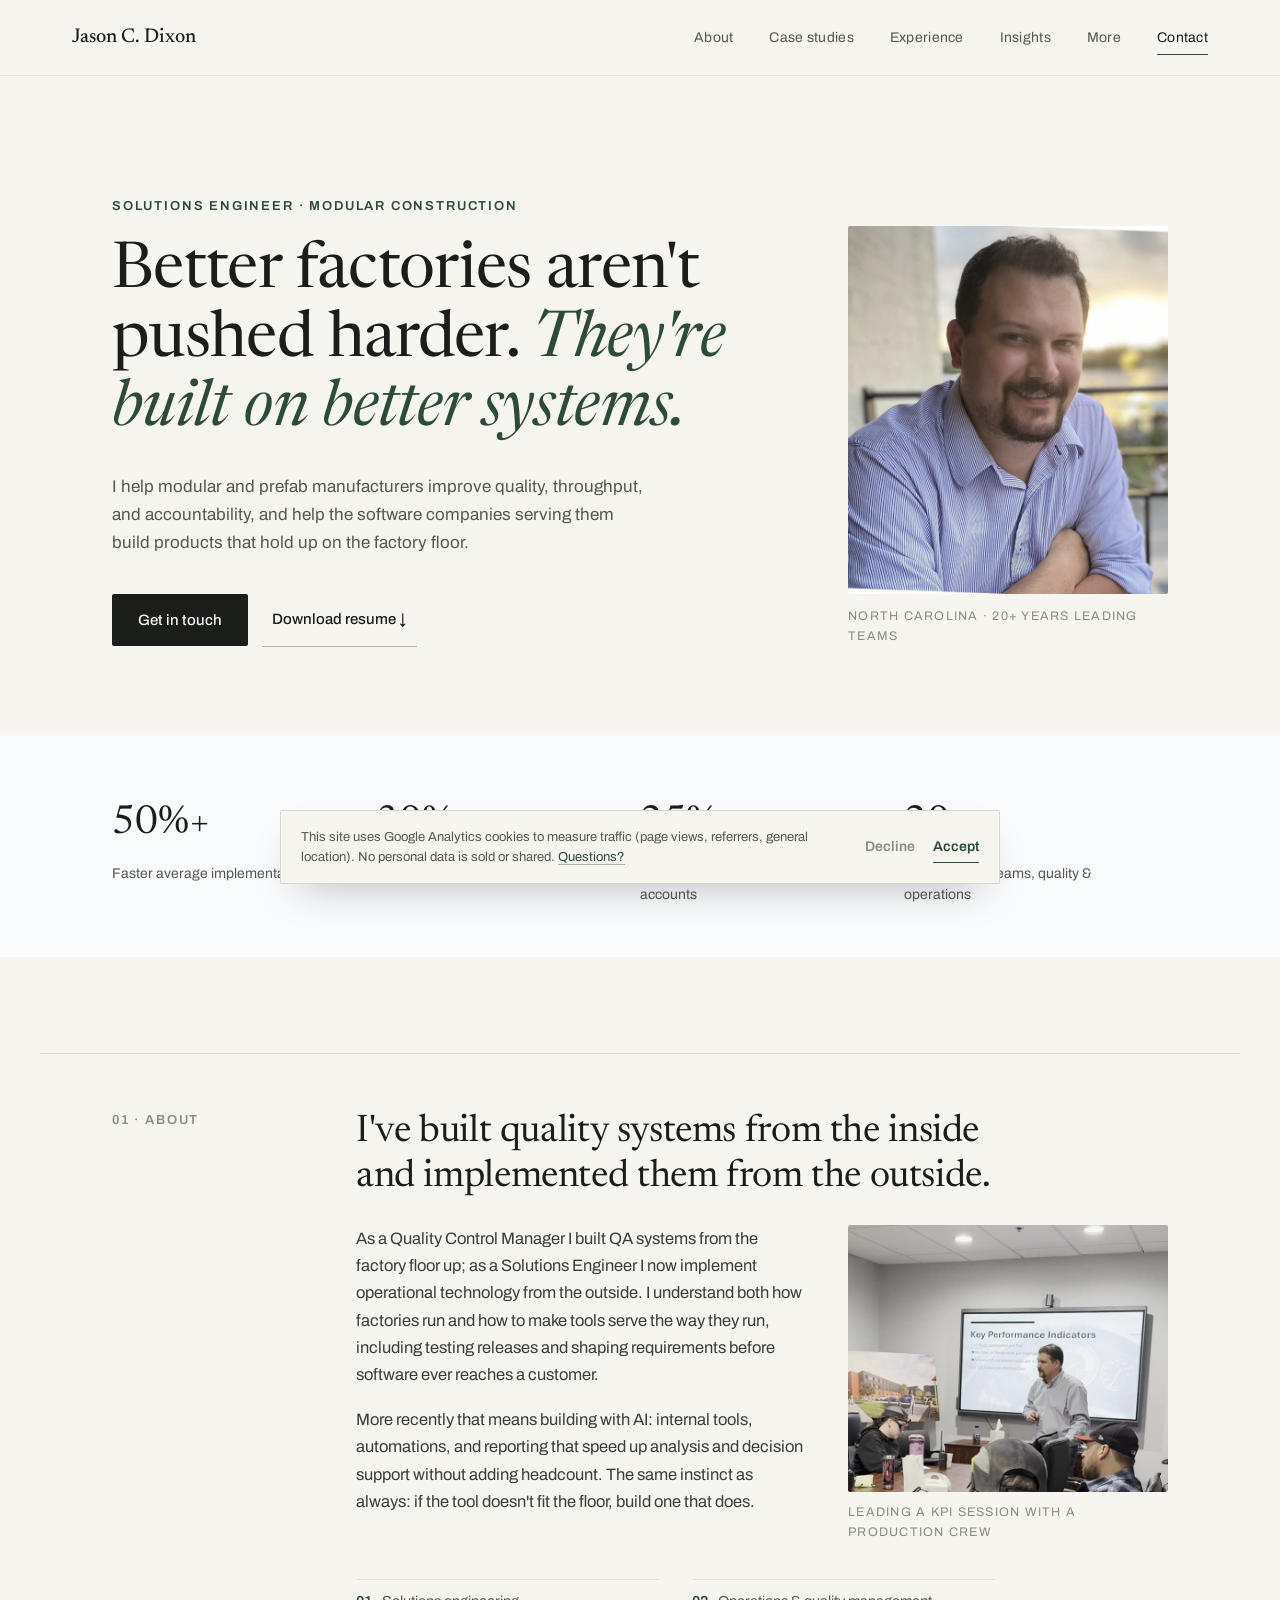
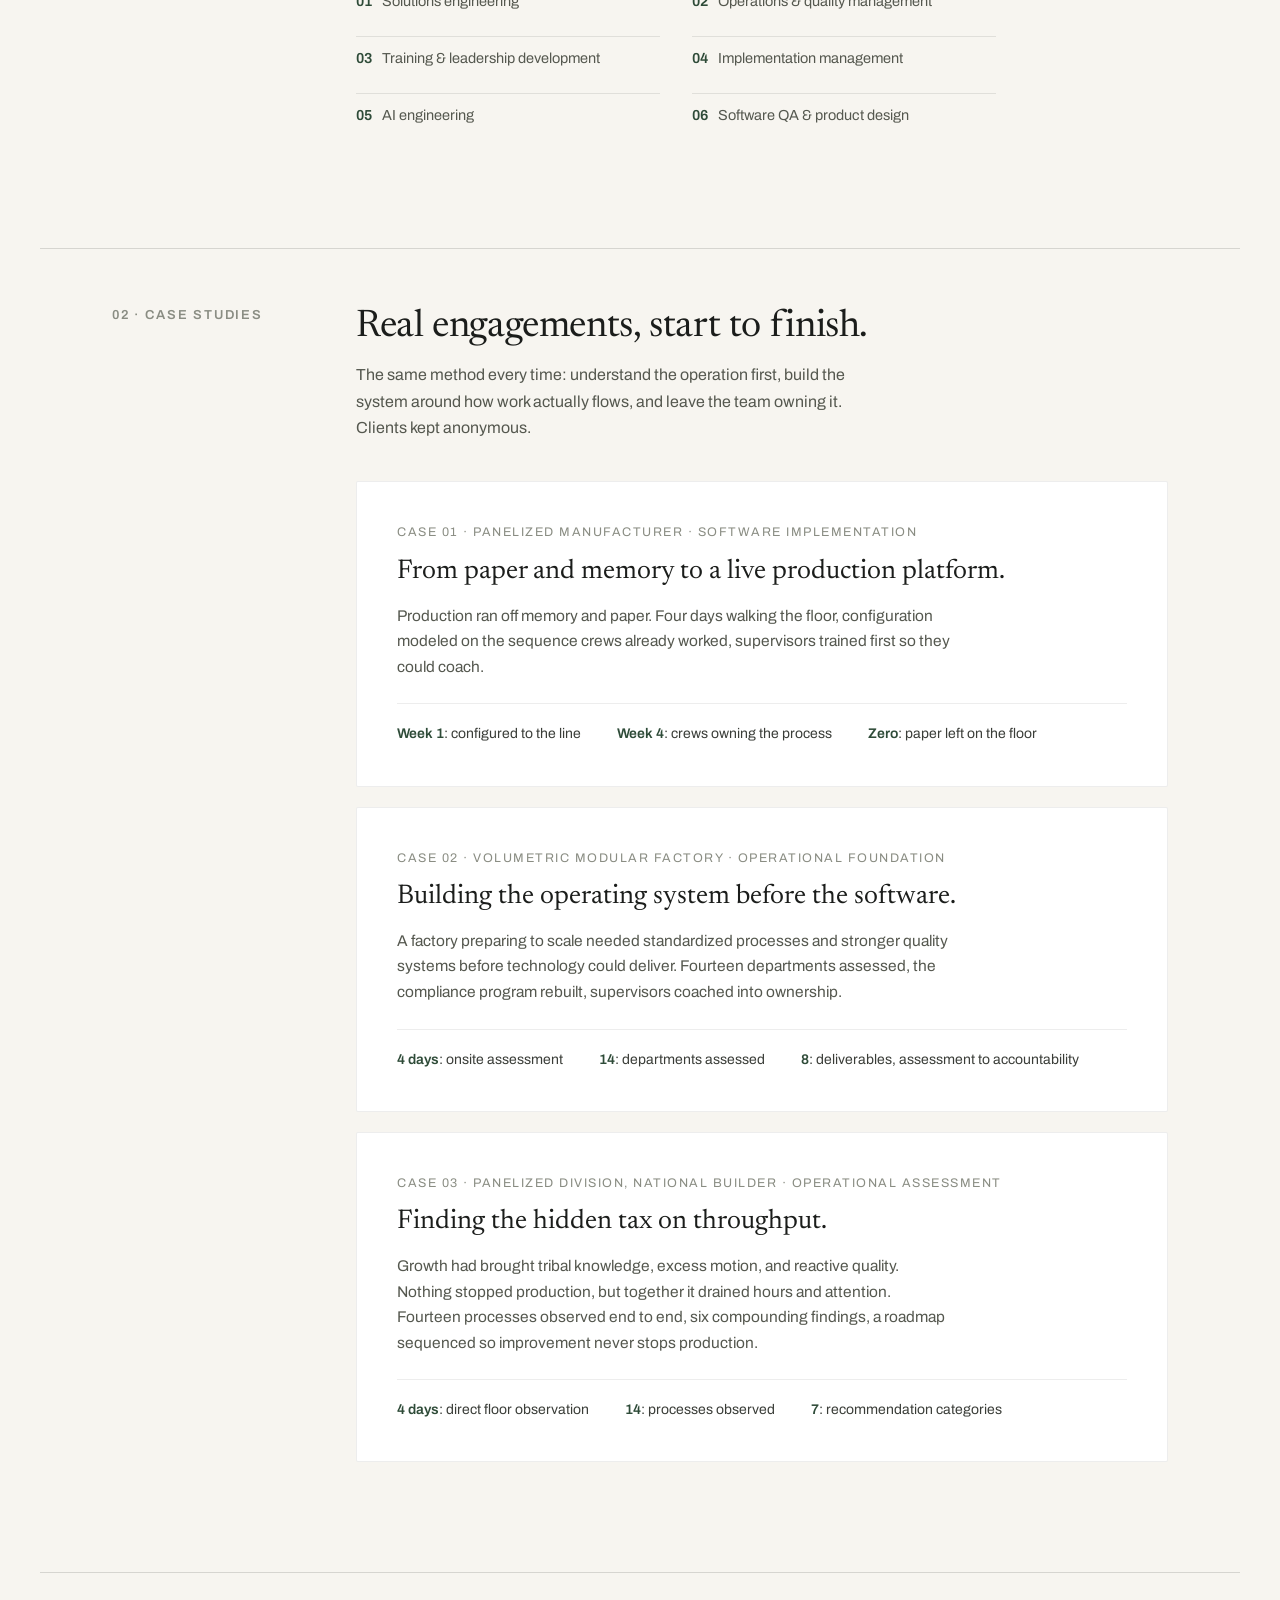
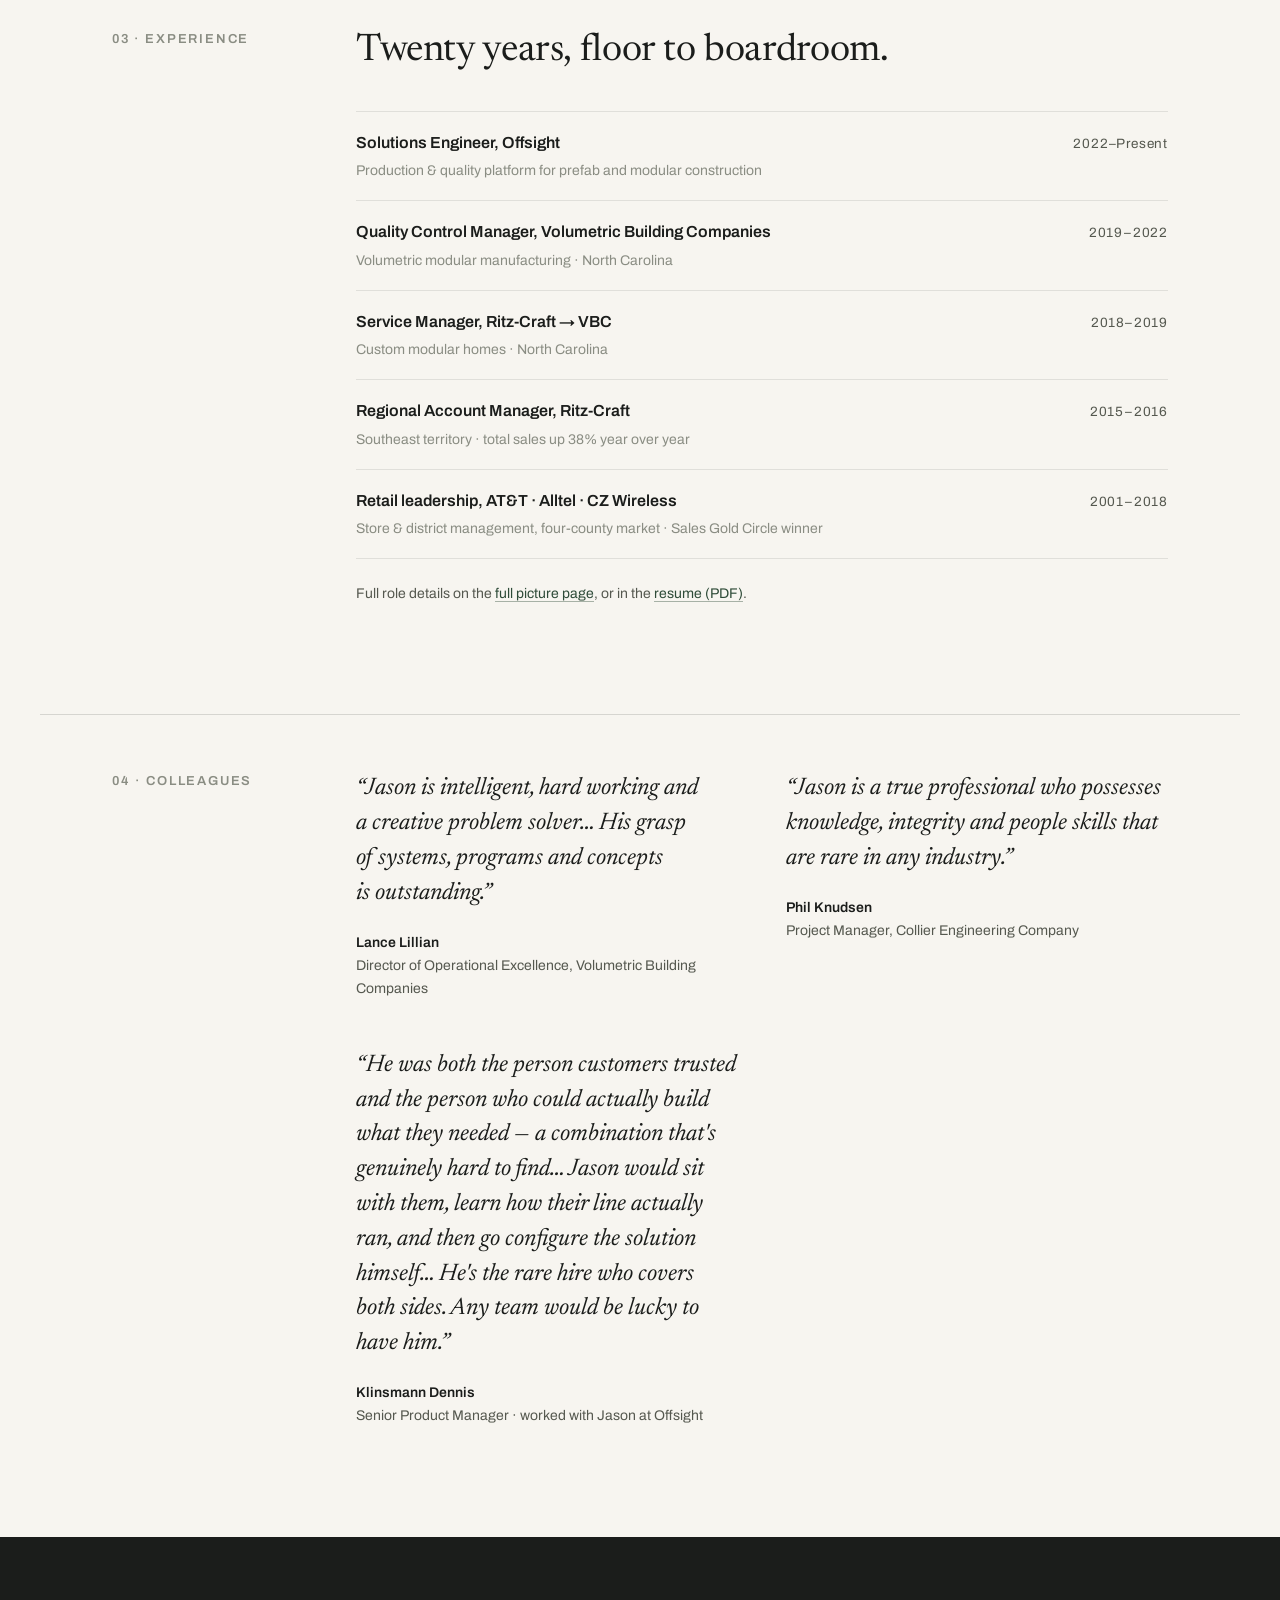
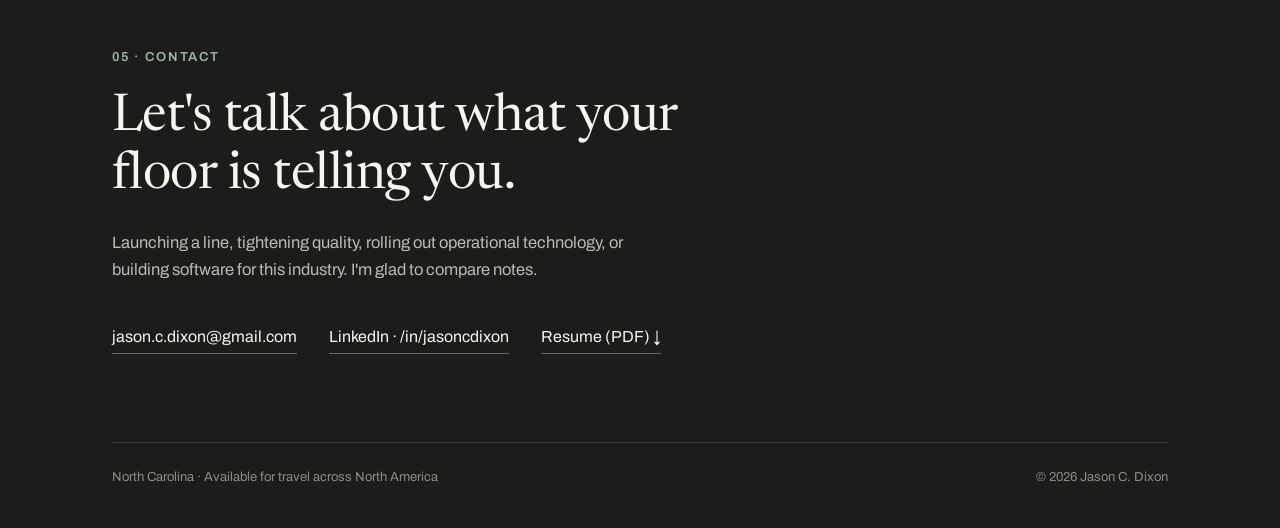
==== commit 7a9f3329: "Add files via upload" ====
--- a/index.html
+++ b/index.html
@@ -3,40 +3,40 @@
 <head>
 <meta charset="utf-8">
 <meta name="viewport" content="width=device-width, initial-scale=1">
-
 <!-- ============================================================
-     SEO , the live URL is the custom domain:
+     SEO — the live URL is the custom domain:
        https://jasoncdixon.com/
      Hosted on GitHub Pages from github.com/tabbykt-cell/JasonResume
      (repo must be PUBLIC; a CNAME file holds the custom domain).
      If the domain ever changes, find-and-replace
-     "https://jasoncdixon.com" across
-     index.html, sitemap.xml and robots.txt.
+     "https://jasoncdixon.com" across index.html, details.html,
+     sitemap.xml, robots.txt and llms.txt.
      ============================================================ -->
-<title>Jason C. Dixon | Solutions Engineer — Modular Construction</title>
-<meta name="description" content="Solutions engineer, operations leader, and owner&#39;s representative for modular and prefab manufacturers. 20+ years improving quality, throughput, and accountability on the factory floor.">
+<title>Jason C. Dixon · Solutions Engineer, Modular Construction</title>
+<meta name="description" content="Solutions engineer for modular and prefab manufacturers and the software companies serving them. 20+ years in operations, quality, implementation, and product.">
 <meta name="author" content="Jason C. Dixon">
 <meta name="google-site-verification" content="ORemx5--6exDtRLyVKkfxMvrLO2sIyWn6HRLUvR4aUE" />
 <meta name="robots" content="index, follow, max-image-preview:large">
 <link rel="canonical" href="https://jasoncdixon.com/">
+<meta name="theme-color" content="#F7F5F0">
 
 <!-- Open Graph -->
 <meta property="og:type" content="profile">
-<meta property="og:title" content="Jason C. Dixon — Solutions Engineer &amp; Operations Leader in Modular Construction">
-<meta property="og:description" content="Operations, quality, training, and implementation leadership for modular and prefab manufacturing. 20+ years building teams and systems that work on the factory floor.">
+<meta property="og:title" content="Jason C. Dixon · Solutions Engineer &amp; Operations Leader in Modular Construction">
+<meta property="og:description" content="Operations, quality, and implementation leadership for modular and prefab manufacturers, plus solutions engineering and product validation for the software companies serving them.">
 <meta property="og:url" content="https://jasoncdixon.com/">
 <meta property="og:image" content="https://jasoncdixon.com/uploads/og-banner-v2.jpg">
 <meta property="og:image:width" content="1200">
 <meta property="og:image:height" content="630">
-<meta property="og:image:alt" content="Portrait of Jason C. Dixon">
+<meta property="og:image:alt" content="Jason C. Dixon · Solutions Engineer &amp; Operations Leader in Modular Construction, jasoncdixon.com">
 <meta property="og:locale" content="en_US">
 <meta property="profile:first_name" content="Jason">
 <meta property="profile:last_name" content="Dixon">
 
 <!-- Twitter / X card -->
 <meta name="twitter:card" content="summary_large_image">
-<meta name="twitter:title" content="Jason C. Dixon — Solutions Engineer &amp; Operations Leader in Modular Construction">
-<meta name="twitter:description" content="Operations, quality, training, and implementation leadership for modular and prefab manufacturing.">
+<meta name="twitter:title" content="Jason C. Dixon · Solutions Engineer &amp; Operations Leader in Modular Construction">
+<meta name="twitter:description" content="Operations and quality leadership for modular and prefab manufacturers, and solutions engineering and product work for the software companies serving them.">
 <meta name="twitter:image" content="https://jasoncdixon.com/uploads/og-banner-v2.jpg">
 
 <!-- Structured data -->
@@ -55,7 +55,7 @@
       "jobTitle": "Solutions Engineer",
       "worksFor": { "@type": "Organization", "name": "Offsight" },
       "description": "Solutions engineer and operations & quality leader serving modular and prefab construction manufacturers across North America. Experienced in quality management systems, training and leadership development, and software implementation management.",
-      "address": { "@type": "PostalAddress", "addressLocality": "Hamlet", "addressRegion": "NC", "addressCountry": "US" },
+      "address": { "@type": "PostalAddress", "addressRegion": "North Carolina", "addressCountry": "US" },
       "email": "mailto:jason.c.dixon@gmail.com",
       "sameAs": [ "https://www.linkedin.com/in/jasoncdixon" ],
       "alumniOf": { "@type": "CollegeOrUniversity", "name": "Richmond Community College" },
@@ -65,6 +65,12 @@
         "Operations management", "Operational excellence", "Continuous improvement",
         "Manufacturing software implementation", "Training and leadership development",
         "Change management", "KPI development and executive reporting",
+        "Software quality assurance", "Software product validation", "Regression testing",
+        "Product development", "Product requirements definition", "User experience design",
+        "Business process analysis", "Project management", "Business intelligence",
+        "Executive communication", "Technology strategy", "Digital transformation",
+        "Compliance and regulatory systems", "Production systems and workflow design",
+        "Construction technology", "Manufacturing software product strategy", "Customer success",
         "AI-assisted tooling", "AI for manufacturing operations", "Workflow automation",
         "Owner's representative", "Owner's agent", "Project oversight for building owners",
         "Legal practice management", "Law firm operations", "Docket and deadline management"
@@ -89,1626 +95,233 @@
 }
 </script>
 
-<link rel="icon" href="data:image/svg+xml,%3Csvg xmlns='http://www.w3.org/2000/svg' viewBox='0 0 40 40'%3E%3Crect width='40' height='40' fill='%23111311'/%3E%3Crect x='4' y='4' width='14' height='14' fill='%235B9DD9'/%3E%3Crect x='22' y='22' width='14' height='14' fill='%23F5F2EC'/%3E%3C/svg%3E">
+<link rel="icon" href="favicon.svg" type="image/svg+xml">
+<link rel="icon" href="favicon-32.png" sizes="32x32" type="image/png">
+<link rel="apple-touch-icon" href="apple-touch-icon.png">
 <link rel="preconnect" href="https://fonts.googleapis.com">
 <link rel="preconnect" href="https://fonts.gstatic.com" crossorigin>
-<link href="https://fonts.googleapis.com/css2?family=Archivo:wght@400;500;600;700;800&family=IBM+Plex+Mono:wght@400;500;600&family=IBM+Plex+Sans:wght@400;500;600&display=swap" rel="stylesheet">
-
-<style>
-:root{
-  --ink:#111311;
-  --ink-2:#1A1C19;
-  --paper:#F5F2EC;
-  --blue:#5B9DD9;
-  --blue-dk:#1F5C93;
-  --mut:#C6C1B8;
-  --mut-dk:#6B6F68;
-  --line-l:rgba(245,242,236,.12);
-  --line-d:rgba(17,19,17,.14);
-  /* JETON-INSPIRED: a rounding scale, applied with restraint */
-  --r-pill:999px;
-  --r-card:16px;
-  --r-md:12px;
-  --r-sm:8px;
-  --tint:rgba(91,157,217,.10);
-  --disp:'Archivo',system-ui,sans-serif;
-  --body:'IBM Plex Sans',system-ui,sans-serif;
-  --mono:'IBM Plex Mono',ui-monospace,monospace;
-}
-*{box-sizing:border-box}
-html{scroll-behavior:smooth}
-body{margin:0;background:var(--ink);color:var(--paper);font-family:var(--body);font-size:17px;line-height:1.65;-webkit-font-smoothing:antialiased;overflow-x:hidden}
-a{color:var(--blue);text-decoration:none}
-a:hover{color:#8FC0EA}
-img{max-width:100%;height:auto}  /* required: width/height attrs would otherwise override aspect-ratio */
-::selection{background:var(--blue);color:var(--ink)}
-.wrap{max-width:1240px;margin:0 auto;padding:0 32px}
-@media(max-width:640px){.wrap{padding:0 20px}}
-
-.skip{position:absolute;left:-9999px;top:0;background:var(--blue);color:var(--ink);padding:12px 18px;z-index:200;font-family:var(--mono);font-size:13px}
-.vh{position:absolute;width:1px;height:1px;padding:0;margin:-1px;overflow:hidden;clip:rect(0,0,0,0);white-space:nowrap;border:0}
-.skip:focus{left:12px;top:12px}
-
-.k-tag{font-family:var(--mono);font-size:12px;letter-spacing:.16em;text-transform:uppercase;color:var(--blue);margin-bottom:24px}
-.k-tag.dark{color:var(--blue-dk)}
-h1,h2,h3{font-family:var(--disp);margin:0}
-.h-xl{font-weight:800;font-size:clamp(38px,6vw,66px);line-height:1;letter-spacing:-.03em;text-wrap:balance}
-.h-lg{font-weight:800;font-size:clamp(30px,4vw,44px);line-height:1.05;letter-spacing:-.025em;text-wrap:balance}
-
-/* ---------- header ---------- */
-.hdr{position:sticky;top:0;z-index:80;background:rgba(17,19,17,.88);backdrop-filter:blur(10px);border-bottom:1px solid var(--line-l)}
-.hdr-in{display:flex;align-items:center;justify-content:space-between;gap:24px;padding:15px 0}
-.brand{display:flex;align-items:center;gap:12px;color:var(--paper)}
-.brand span{font-family:var(--disp);font-weight:800;font-size:15px;letter-spacing:.14em;text-transform:uppercase}
-.nav{display:flex;align-items:center;gap:26px;font-family:var(--mono);font-size:12px;letter-spacing:.1em;text-transform:uppercase}
-.nav a{color:var(--mut);padding:4px 0;border-bottom:2px solid transparent;transition:color .18s,border-color .18s}
-.nav a:hover{color:var(--paper)}
-.nav a.is-on{color:var(--paper);border-color:var(--blue)}
-.nav .cta{background:var(--blue);color:var(--ink);padding:10px 18px;font-weight:600;border-bottom:0;border-radius:var(--r-pill)}
-.nav .cta:hover{background:#8FC0EA;color:var(--ink)}
-.burger{display:none;background:none;border-radius:var(--r-pill);border:1px solid var(--line-l);color:var(--paper);font-family:var(--mono);font-size:11px;letter-spacing:.12em;text-transform:uppercase;padding:10px 14px;cursor:pointer}
-@media(max-width:960px){
-  .burger{display:block}
-  .nav{position:fixed;inset:62px 0 auto 0;background:var(--ink-2);flex-direction:column;align-items:stretch;gap:0;padding:10px 0 18px;border-bottom:1px solid var(--line-l);transform:translateY(-130%);transition:transform .25s ease;z-index:70}
-  .nav.open{transform:none}
-  .nav a{padding:13px 24px;border-bottom:1px solid var(--line-l)}
-  .nav .cta{margin:14px 24px 0;text-align:center}
-}
-
-/* ---------- hero ---------- */
-.hero{border-bottom:1px solid var(--line-l);position:relative}
-.hero-in{display:grid;grid-template-columns:1.15fr .85fr;gap:72px;align-items:center;padding:88px 0}
-.hero .lede{font-size:19px;line-height:1.6;color:#DEDAD2;max-width:56ch;margin:0 0 38px;text-wrap:pretty}
-.rot-line{display:flex;align-items:center;gap:12px;font-family:var(--mono);font-size:14px;letter-spacing:.16em;text-transform:uppercase;color:var(--blue);margin-bottom:26px;font-weight:600;min-height:22px}
-.rot-line::before{content:"";width:28px;height:1px;background:var(--blue);flex:0 0 auto}
-#rotRole{white-space:nowrap}
-.caret{display:inline-block;width:9px;height:17px;background:var(--blue);margin-left:2px;animation:blink 1s steps(1) infinite;vertical-align:-2px}
-@keyframes blink{50%{opacity:0}}
-.btn-row{display:flex;align-items:center;gap:16px;flex-wrap:wrap}
-.btn{display:inline-flex;align-items:center;gap:10px;font-family:var(--disp);font-weight:700;font-size:15px;padding:16px 30px;letter-spacing:.02em;border-radius:var(--r-pill);transition:transform .18s ease,background .18s}
-.btn:hover{transform:translateY(-2px)}
-.btn.solid{background:var(--blue);color:var(--ink)}
-.btn.solid:hover{background:#8FC0EA;color:var(--ink)}
-.btn.ghost{color:var(--paper);border:1px solid rgba(245,242,236,.3)}
-.btn.ghost:hover{border-color:var(--paper);color:var(--paper)}
-.hero-fig{position:relative;animation:riseIn .7s .12s ease-out both}
-.hero-fig .frame{position:absolute;inset:18px -18px -18px 18px;border:1px solid var(--blue);pointer-events:none}
-.hero-fig img{position:relative;width:100%;aspect-ratio:1/1;object-fit:cover;display:block;filter:saturate(.95);border-radius:var(--r-card) var(--r-card) 0 0}
-.hero-fig .plate{position:relative;background:var(--ink-2);border-left:3px solid var(--blue);padding:18px 20px;font-family:var(--mono);font-size:12px;line-height:1.7;color:var(--mut);letter-spacing:.04em}
-@keyframes riseIn{from{opacity:0;transform:translateY(18px)}to{opacity:1;transform:none}}
-.hero-copy{animation:riseIn .7s ease-out both}
-@media(max-width:960px){.hero-in{grid-template-columns:1fr;gap:48px;padding:56px 0 64px}}
-
-/* ---------- stat band ---------- */
-.stats{background:var(--paper);color:var(--ink)}
-/* JETON-INSPIRED: tinted rounded stat cards instead of a hairline grid */
-.stats-in{display:grid;grid-template-columns:repeat(4,1fr);gap:16px;padding-top:56px;padding-bottom:56px}
-.stat{padding:34px 28px 32px;border-radius:var(--r-card);background:rgba(31,92,147,.07);transition:background .2s,transform .2s}
-.stat:hover{background:rgba(31,92,147,.13);transform:translateY(-3px)}
-.stat b{font-family:var(--disp);font-weight:800;font-size:clamp(44px,5vw,62px);letter-spacing:-.03em;line-height:1;color:var(--blue-dk);display:block;white-space:nowrap}
-.stat b .count{font:inherit;color:inherit;letter-spacing:inherit;text-transform:none;display:inline;margin:0}
-.stat>span{font-family:var(--mono);font-size:12px;letter-spacing:.1em;text-transform:uppercase;color:#4A4E48;margin-top:13px;line-height:1.6;display:block}
-@media(max-width:900px){.stats-in{grid-template-columns:1fr 1fr;gap:12px}.stat{padding:26px 20px}}
-
-/* ---------- about ---------- */
-.about{background:var(--paper);color:var(--ink);border-top:1px solid var(--line-d)}
-.about-in{display:grid;grid-template-columns:.9fr 1.1fr;gap:76px;align-items:start;padding:100px 0}
-.about figure{margin:0}
-.about img,.about video{width:100%;aspect-ratio:6/5;object-fit:cover;display:block;background:#111311;border-radius:var(--r-card)}
-.about figure{position:relative}
-.about figcaption{font-family:var(--mono);font-size:11px;letter-spacing:.1em;text-transform:uppercase;color:var(--mut-dk);padding-top:14px;border-top:1px solid rgba(17,19,17,.16);margin-top:14px}
-.about-body{display:flex;flex-direction:column;gap:22px;font-size:17px;line-height:1.7;color:#33362F;max-width:64ch}
-.about-body p{margin:0;text-wrap:pretty}
-.pull{font-family:var(--disp);font-weight:600;font-size:19px;line-height:1.5;color:var(--ink);border-left:3px solid var(--blue);padding-left:20px}
-.chips{display:flex;flex-wrap:wrap;gap:10px;margin-top:22px}
-.chips span{border:1px solid rgba(17,19,17,.18);padding:10px 16px;font-size:13px;font-weight:500;border-radius:var(--r-pill);background:rgba(17,19,17,.03);transition:background .16s,border-color .16s}
-.chips span:hover{background:var(--tint);border-color:var(--blue-dk)}
-/* "also practising" sub-block in the About column */
-.aside-block{margin-top:36px;border:1px solid rgba(17,19,17,.16);border-left:3px solid var(--blue-dk);border-radius:var(--r-card);background:rgba(17,19,17,.035);padding:26px 28px}
-.ab-tag{font-family:var(--mono);font-size:11px;letter-spacing:.14em;text-transform:uppercase;color:var(--blue-dk);margin-bottom:9px}
-.aside-block h3{font-family:var(--disp);font-weight:700;font-size:21px;letter-spacing:-.01em;margin:0 0 11px;color:var(--ink)}
-.aside-block>p{font-size:15px;line-height:1.7;margin:0 0 18px;color:#3C4039;text-wrap:pretty}
-.ab-list{margin:0;padding:0;list-style:none;display:grid;grid-template-columns:1fr 1fr;gap:10px 24px}
-.ab-list li{position:relative;padding-left:15px;font-size:14px;line-height:1.5}
-.ab-list li::before{content:"";position:absolute;left:0;top:7px;width:6px;height:6px;border-radius:50%;background:var(--blue-dk)}
-@media(max-width:700px){.ab-list{grid-template-columns:1fr}.aside-block{padding:22px 20px}}
-@media(max-width:960px){.about-in{grid-template-columns:1fr;gap:44px;padding:64px 0}}
-
-/* ---------- journey (pillars) ---------- */
-.journey{border-top:1px solid var(--line-l)}
-.journey-in{padding:100px 0}
-.jr-head{display:flex;justify-content:space-between;align-items:flex-end;gap:48px;margin-bottom:48px;flex-wrap:wrap}
-.jr-head p{font-size:16px;line-height:1.7;color:var(--mut);max-width:44ch;margin:0;text-wrap:pretty}
-.jtabs{display:grid;grid-template-columns:repeat(5,1fr);gap:1px;background:var(--line-l);border:1px solid var(--line-l);border-radius:var(--r-card) var(--r-card) 0 0;overflow:hidden;margin-bottom:0}
-.jtab{background:var(--ink);border:0;color:var(--mut);font-family:var(--mono);font-size:12px;letter-spacing:.08em;text-transform:uppercase;padding:20px 16px;cursor:pointer;text-align:left;line-height:1.5;transition:background .18s,color .18s}
-/* JETON-INSPIRED: numbered step pills */
-.jtab .pill{display:inline-flex;align-items:center;justify-content:center;width:28px;height:28px;border-radius:50%;border:1px solid rgba(245,242,236,.32);font-size:10.5px;margin-bottom:10px;transition:background .18s,border-color .18s,color .18s}
-.jtab[aria-selected="true"] .pill{background:var(--ink);border-color:var(--ink);color:var(--blue)}
-.jtab em{display:block;font-style:normal;font-family:var(--disp);font-weight:700;font-size:15.5px;letter-spacing:0;text-transform:none;color:var(--paper);margin-top:6px}
-@media(min-width:961px) and (max-width:1180px){.jtab{padding:16px 11px;font-size:11px}.jtab em{font-size:14px}}
-.jtab[aria-selected="true"]{background:var(--blue);color:rgba(17,19,17,.7)}
-.jtab[aria-selected="true"] em{color:var(--ink)}
-.jtab:hover:not([aria-selected="true"]){background:var(--ink-2);color:var(--paper)}
-.jswipe{display:none;font-family:var(--mono);font-size:10px;letter-spacing:.14em;text-transform:uppercase;color:#7E827A;margin-top:10px}
-.jpanel{display:none;border:1px solid var(--line-l);border-top:0;padding:0;border-radius:0 0 var(--r-card) var(--r-card);overflow:hidden}
-.jpanel.on{display:grid;grid-template-columns:1fr 1fr;gap:0;animation:riseIn .45s ease-out both}
-.jpanel img{width:100%;height:100%;min-height:320px;object-fit:cover;display:block;border-radius:var(--r-card) 0 0 var(--r-card)}
-.jpanel .jbody{padding:40px 42px 46px}
-.jpanel h3{font-weight:700;font-size:26px;letter-spacing:-.01em;margin:0 0 6px}
-.jpanel .jrole{font-family:var(--mono);font-size:11px;letter-spacing:.12em;text-transform:uppercase;color:var(--blue);margin-bottom:20px}
-.jpanel p{font-size:15.5px;line-height:1.7;color:var(--mut);margin:0 0 18px;text-wrap:pretty;max-width:56ch}
-.jpanel ul{margin:0;padding-left:19px;display:flex;flex-direction:column;gap:9px;font-size:14.5px;line-height:1.6;color:#DEDAD2}
-@media(max-width:960px){
-  /* CHANGE 1 — swipeable tab strip instead of an orphaned 5th tile */
-  .jtabs{display:flex;overflow-x:auto;scroll-snap-type:x mandatory;-webkit-overflow-scrolling:touch;gap:1px;scrollbar-width:none}
-  .jtabs::-webkit-scrollbar{display:none}
-  .jtab{flex:0 0 68%;scroll-snap-align:start}
-  .jswipe{display:block}
-  .jpanel.on{grid-template-columns:1fr}
-  .jpanel img{min-height:230px;max-height:340px}
-  .jpanel .jbody{padding:28px 22px 34px}
-}
-
-/* CHANGE 7 — proof section: one implementation told start to finish */
-.case{background:var(--ink-2);border-top:1px solid var(--line-l)}
-.case-in{padding:100px 0}
-.case-grid{display:grid;grid-template-columns:repeat(3,1fr);gap:16px;margin-top:40px}
-.case-step{border:1px solid var(--line-l);border-radius:var(--r-card);background:rgba(245,242,236,.035)!important;transition:background .2s,transform .2s}
-.case-step:hover{background:rgba(91,157,217,.08)!important;transform:translateY(-3px)}
-.case-step{background:var(--ink-2);padding:32px 28px 36px}
-.case-step .n{font-family:var(--mono);font-size:11px;letter-spacing:.14em;color:var(--blue);margin-bottom:14px}
-.case-step h3{font-weight:700;font-size:19px;margin:0 0 10px;line-height:1.25}
-.case-step p{font-size:14.5px;line-height:1.65;color:var(--mut);margin:0}
-.case-out{display:flex;gap:40px;flex-wrap:wrap;margin-top:34px;padding-top:28px;border-top:1px solid var(--line-l)}
-.case-out div b{display:block;font-family:var(--disp);font-weight:800;font-size:34px;color:var(--blue);line-height:1}
-.case-out div span{font-family:var(--mono);font-size:11px;letter-spacing:.1em;text-transform:uppercase;color:#9A9E94;margin-top:8px;display:block}
-@media(max-width:820px){.case-grid{grid-template-columns:1fr}}
-
-/* JETON-INSPIRED: a full-bleed colour block with one oversized statement */
-.stmt{background:var(--blue-dk);color:var(--paper);overflow:hidden}
-.stmt-in{padding:clamp(90px,14vw,170px) 0;text-align:center}
-.stmt p{font-family:var(--disp);font-weight:800;font-size:clamp(34px,7.5vw,104px);line-height:1.02;letter-spacing:-.035em;margin:0 auto;max-width:16ch;text-wrap:balance}
-.stmt .w{color:rgba(245,242,236,.28);transition:color .5s ease}
-.stmt .w.lit{color:var(--paper)}
-.stmt .tail{font-family:var(--body);font-weight:400;font-size:clamp(15px,1.9vw,19px);color:rgba(245,242,236,.72);letter-spacing:0;max-width:46ch;margin:clamp(26px,4vw,40px) auto 0;line-height:1.65;text-wrap:pretty}
-
-/* ---------- experience ---------- */
-.xp{background:var(--paper);color:var(--ink)}
-.xp-in{padding:100px 0}
-/* CHANGE 2 — timeline rail so the 20+ year history reads as a path, not a text wall */
-.xp-list{position:relative;padding-left:34px}
-.xp-list::before{content:"";position:absolute;left:7px;top:14px;bottom:14px;width:2px;background:linear-gradient(var(--blue-dk),rgba(31,92,147,.15))}
-.xp-item{border-top:1px solid rgba(17,19,17,.18);position:relative}
-.xp-item::before{content:"";position:absolute;left:-32px;top:34px;width:10px;height:10px;border-radius:50%;background:var(--paper);border:2px solid var(--blue-dk);transition:transform .2s,background .2s}
-.xp-item.open::before{background:var(--blue-dk);transform:scale(1.3)}
-.xp-item.past::before{border-color:#B9BCB5}
-/* CHANGE 3 — pre-2015 retail roles condensed so the modular decade leads */
-.xp-earlier{margin-top:34px;padding-top:16px;border-top:2px solid rgba(17,19,17,.18)}
-.xp-earlier-lbl{font-family:var(--mono);font-size:11px;letter-spacing:.16em;text-transform:uppercase;color:var(--mut-dk);margin-bottom:4px}
-.xp-item.past .xp-role{font-size:clamp(16px,2vw,19px);color:#4A4E48}
-.xp-item.past .xp-when{opacity:.8}
-@media(max-width:820px){.xp-list{padding-left:22px}.xp-list::before{left:3px}.xp-item::before{left:-24px;top:26px}}
-.xp-item:last-child{border-bottom:1px solid rgba(17,19,17,.18)}
-.xp-btn{display:grid;grid-template-columns:190px 1fr 34px;gap:36px;align-items:baseline;width:100%;background:none;border:0;cursor:pointer;text-align:left;padding:26px 0;font-family:var(--body)}
-.xp-btn:hover .xp-role{color:var(--blue-dk)}
-.xp-when{font-family:var(--mono);font-size:12px;letter-spacing:.08em;color:var(--mut-dk);line-height:1.7}
-.xp-when b{color:var(--blue-dk);font-weight:500}
-.xp-role{font-family:var(--disp);font-weight:700;font-size:clamp(19px,2.4vw,25px);letter-spacing:-.01em;color:var(--ink);transition:color .15s}
-.xp-org{display:block;font-family:var(--body);font-weight:400;font-size:15px;color:var(--mut-dk);margin-top:4px}
-.xp-x{font-family:var(--mono);font-size:20px;color:var(--blue-dk);justify-self:end;transition:transform .25s ease}
-.xp-item.open .xp-x{transform:rotate(45deg)}
-.xp-panel{overflow:hidden;max-height:0;transition:max-height .4s ease}
-.xp-panel-in{padding:0 0 34px;display:grid;grid-template-columns:190px 1fr;gap:36px}
-.xp-panel-in>div:first-child{}
-.xp-panel ul{margin:0;padding-left:20px;display:flex;flex-direction:column;gap:11px;font-size:15.5px;line-height:1.65;color:#33362F;max-width:80ch}
-@media(max-width:820px){
-  .xp-btn{grid-template-columns:1fr 34px;gap:10px}
-  .xp-when{grid-column:1 / -1;order:-1}
-  .xp-panel-in{grid-template-columns:1fr;gap:0;padding-left:0}
-  .xp-panel-in>div:first-child{display:none}
-}
-
-/* ---------- gallery ---------- */
-.gal-in{padding:100px 0}
-/* ITEM 6 — 2-up mosaic: tiles ~2.3x bigger, 16:10 matches the source photos, so far less is cropped away */
-.gal-grid{display:grid;grid-template-columns:repeat(2,1fr);gap:16px}
-.gal-grid button{position:relative}
-.gal-grid button:last-child:nth-child(odd){grid-column:1 / -1}
-.gal-cap{position:absolute;left:0;right:0;bottom:0;padding:34px 20px 16px;background:linear-gradient(transparent,rgba(10,11,10,.88));color:var(--paper);font-family:var(--mono);font-size:11.5px;letter-spacing:.06em;text-align:left;opacity:0;transform:translateY(8px);transition:opacity .25s ease,transform .25s ease;pointer-events:none}
-.gal-grid button:hover .gal-cap,.gal-grid button:focus-visible .gal-cap{opacity:1;transform:none}
-.gal-zoom{position:absolute;top:12px;right:12px;width:32px;height:32px;border-radius:50%;background:rgba(17,19,17,.72);color:var(--paper);display:flex;align-items:center;justify-content:center;font-size:14px;opacity:0;transform:scale(.85);transition:opacity .25s,transform .25s;pointer-events:none}
-.gal-grid button:hover .gal-zoom{opacity:1;transform:none}
-.gal-grid button{padding:0;border:1px solid var(--line-l);background:none;cursor:zoom-in;display:block;border-radius:var(--r-md);overflow:hidden}
-.gal-grid img{width:100%;aspect-ratio:16/10;object-fit:cover;display:block;transition:transform .45s cubic-bezier(.2,.6,.2,1)}
-.gal-grid button:hover img{transform:scale(1.045)}
-.gal-grid button:last-child:nth-child(odd) img{aspect-ratio:24/9}
-.gal-note{font-family:var(--mono);font-size:11px;letter-spacing:.1em;text-transform:uppercase;color:#9A9E94;margin-top:16px}
-@media(max-width:640px){.gal-grid{grid-template-columns:1fr}.gal-grid button:last-child:nth-child(odd) img{aspect-ratio:16/10}}
-.lb{position:fixed;inset:0;background:rgba(10,11,10,.93);z-index:120;display:none;align-items:center;justify-content:center;padding:32px}
-.lb.on{display:flex}
-.lb img{max-width:min(1100px,92vw);max-height:82vh;object-fit:contain;display:block}
-.lb figcaption{position:absolute;left:0;right:0;bottom:22px;text-align:center;font-family:var(--mono);font-size:12px;letter-spacing:.08em;color:var(--mut)}
-.lb-x,.lb-prev,.lb-next{position:absolute;background:none;border:1px solid rgba(245,242,236,.3);color:var(--paper);font-family:var(--mono);font-size:16px;padding:12px 16px;cursor:pointer}
-.lb-x{top:20px;right:20px}
-.lb-prev{left:20px;top:50%;transform:translateY(-50%)}
-.lb-next{right:20px;top:50%;transform:translateY(-50%)}
-.lb-x:hover,.lb-prev:hover,.lb-next:hover{border-color:var(--blue);color:var(--blue)}
-
-/* ---------- quotes ---------- */
-.quotes{background:var(--ink-2)}
-.quotes-in{padding:100px 0}
-.q-grid{display:grid;grid-template-columns:1fr 1fr;gap:28px}
-.q-grid blockquote{margin:0;border-top:2px solid var(--blue);padding:32px 0 0}
-.q-grid p{font-family:var(--disp);font-weight:600;font-size:22px;line-height:1.45;margin:0 0 26px;text-wrap:pretty}
-.q-grid footer{font-family:var(--mono);font-size:12px;letter-spacing:.06em;color:var(--mut);line-height:1.8;text-transform:uppercase}
-@media(max-width:820px){.q-grid{grid-template-columns:1fr}}
-
-/* ---------- credentials ---------- */
-.cred{border-top:1px solid var(--line-l)}
-.cred-in{padding:100px 0}
-.cred-grid{display:grid;grid-template-columns:repeat(3,1fr);gap:56px}
-.cred h3{font-weight:700;font-size:15px;letter-spacing:.1em;text-transform:uppercase;margin:0 0 24px;padding-bottom:14px;border-bottom:1px solid rgba(245,242,236,.18)}
-.cred-col{display:flex;flex-direction:column;gap:20px;font-size:15px;line-height:1.6;color:#DEDAD2}
-.cred-col small{display:block;font-family:var(--mono);font-size:11px;color:#9A9E94;margin-top:6px;letter-spacing:.04em;text-transform:uppercase}
-@media(max-width:900px){.cred-grid{grid-template-columns:1fr;gap:40px}}
-
-/* ---------- contact ---------- */
-.contact{background:var(--blue);color:var(--ink)}
-.contact-in{padding:100px 0;display:grid;grid-template-columns:1.2fr .8fr;gap:72px;align-items:end}
-.contact p{font-size:18px;line-height:1.6;margin:0;max-width:48ch;color:#0E2B47;text-wrap:pretty}
-.c-links{display:flex;flex-direction:column;gap:14px;font-family:var(--mono);font-size:13px;letter-spacing:.06em;text-transform:uppercase}
-/* CHANGE 6 — one button system in the contact block (was 3 colliding styles) */
-.c-links a{display:flex;align-items:center;justify-content:space-between;gap:14px;color:var(--ink);background:none;border:1.5px solid var(--ink);padding:17px 24px;border-radius:var(--r-pill);transition:background .16s,color .16s}
-.c-links a:hover{background:var(--ink);color:var(--paper)}
-.c-links a.primary{background:var(--ink);color:var(--paper)}
-.c-links a.primary:hover{background:#000;color:#fff}
-.c-meta{color:#0E2B47;padding-top:8px;line-height:1.8}
-@media(max-width:900px){.contact-in{grid-template-columns:1fr;gap:44px;padding:64px 0}}
-
-/* ---------- footer ---------- */
-.ftr{border-top:1px solid var(--line-l)}
-.ftr-in{padding:38px 0;display:flex;align-items:center;justify-content:space-between;gap:24px;flex-wrap:wrap;font-family:var(--mono);font-size:11px;letter-spacing:.12em;text-transform:uppercase;color:#9A9E94}
-
-/* ---------- ask bot ---------- */
-.ask-fab{position:fixed;right:22px;bottom:22px;z-index:110;display:flex;align-items:center;gap:10px;background:var(--blue);color:var(--ink);border:0;cursor:pointer;font-family:var(--disp);font-weight:700;font-size:14.5px;padding:14px 22px;border-radius:var(--r-pill);box-shadow:0 10px 30px rgba(0,0,0,.42);transition:background .18s,transform .25s ease,opacity .25s ease}
-.ask-fab.tuck{opacity:0;transform:translateY(24px) scale(.96);pointer-events:none}
-.ask-fab:hover{background:#8FC0EA;transform:translateY(-2px)}
-.ask-fab svg{flex:0 0 auto}
-.ask-fab.hide{display:none}
-.ask{position:fixed;right:22px;bottom:22px;z-index:115;border-radius:var(--r-card);overflow:hidden;width:min(408px,calc(100vw - 32px));height:min(620px,calc(100vh - 44px));background:var(--ink-2);border:1px solid rgba(245,242,236,.16);display:none;flex-direction:column;box-shadow:0 24px 60px rgba(0,0,0,.55)}
-.ask.on{display:flex}
-.ask-hd{display:flex;align-items:center;justify-content:space-between;gap:12px;padding:15px 16px;border-bottom:1px solid var(--line-l);background:var(--ink)}
-.ask-hd h3{font-size:15px;font-weight:700;letter-spacing:.01em}
-.ask-hd .sub{font-family:var(--mono);font-size:10px;letter-spacing:.12em;text-transform:uppercase;color:#9A9E94;margin-top:3px;display:flex;align-items:center;gap:6px}
-.ask-hd .sub::before{content:"";width:6px;height:6px;border-radius:50%;background:var(--blue)}
-.ask-x{background:none;border-radius:var(--r-pill);border:1px solid rgba(245,242,236,.28);color:var(--paper);font-family:var(--mono);font-size:14px;line-height:1;padding:8px 11px;cursor:pointer}
-.ask-x:hover{border-color:var(--blue);color:var(--blue)}
-.ask-log{flex:1;overflow-y:auto;padding:18px 16px;display:flex;flex-direction:column;gap:13px;scroll-behavior:smooth}
-.msg{max-width:88%;font-size:14.5px;line-height:1.6;padding:12px 15px;text-wrap:pretty;border-radius:var(--r-md)}
-.msg.bot{background:rgba(245,242,236,.07);border-left:2px solid var(--blue);color:#E4E1DA;align-self:flex-start;border-bottom-left-radius:4px}
-.msg.me{background:var(--blue);color:var(--ink);align-self:flex-end;font-weight:500;border-bottom-right-radius:4px}
-.msg b{font-weight:600;color:#fff}
-.msg.me b{color:var(--ink)}
-.msg ul{margin:8px 0 0;padding-left:17px}
-.msg li{margin-bottom:4px}
-.msg a{color:#8FC0EA;text-decoration:underline}
-.chips-row{display:flex;flex-wrap:wrap;gap:7px;padding:0 16px 12px}
-.chip{background:none;border-radius:var(--r-pill);border:1px solid rgba(245,242,236,.24);color:var(--mut);font-family:var(--body);font-size:12.5px;padding:8px 12px;cursor:pointer;text-align:left;line-height:1.35;transition:border-color .16s,color .16s}
-.chip:hover{border-color:var(--blue);color:var(--paper)}
-.ask-form{display:flex;gap:8px;padding:12px 14px;border-top:1px solid var(--line-l);background:var(--ink)}
-.ask-form input{flex:1;background:rgba(245,242,236,.06);border:1px solid rgba(245,242,236,.18);color:var(--paper);font-family:var(--body);font-size:14.5px;padding:12px 16px;border-radius:var(--r-pill)}
-.ask-form input::placeholder{color:#8B8F87}
-.ask-form input:focus{outline:none;border-color:var(--blue)}
-.ask-form button{background:var(--blue);color:var(--ink);border:0;font-family:var(--disp);font-weight:700;font-size:14px;padding:0 20px;cursor:pointer;border-radius:var(--r-pill)}
-.ask-form button:hover{background:#8FC0EA}
-.ask-note{font-family:var(--mono);font-size:9.5px;letter-spacing:.06em;color:#7E827A;text-align:center;padding:0 14px 11px;background:var(--ink)}
-@media(max-width:560px){
-  .ask{right:0;bottom:0;width:100vw;height:100dvh;border:0}
-  .ask-fab{right:14px;bottom:14px;padding:13px 17px;font-size:13.5px}
-}
-
-
-/* floating pill nav, centred at the bottom, fades in past the hero */
-.dock{position:fixed;left:50%;transform:translateX(-50%);bottom:22px;z-index:108;display:flex;align-items:center;gap:2px;padding:6px;background:rgba(17,19,17,.82);backdrop-filter:blur(14px);border:1px solid rgba(245,242,236,.16);border-radius:var(--r-pill);box-shadow:0 14px 40px rgba(0,0,0,.45);opacity:0;pointer-events:none;transition:opacity .3s ease,transform .3s ease}
-.dock.on{opacity:1;pointer-events:auto}
-.dock a{font-family:var(--mono);font-size:11px;letter-spacing:.1em;text-transform:uppercase;color:var(--mut);padding:10px 15px;border-radius:var(--r-pill);transition:background .16s,color .16s}
-.dock a:hover{color:var(--paper);background:rgba(245,242,236,.08)}
-.dock a.is-on{background:var(--blue);color:var(--ink)}
-@media(max-width:900px){.dock{display:none}}
-
-/* reading-progress bar */
-.prog{position:fixed;top:0;left:0;height:3px;width:0;background:linear-gradient(90deg,var(--blue),#8FC0EA);z-index:400;transition:width .08s linear}
-
-/* copy-email confirmation */
-/* contact form modal */
-.cf-overlay{position:fixed;inset:0;z-index:300;display:none;align-items:center;justify-content:center;padding:20px;background:rgba(10,11,10,.74);-webkit-backdrop-filter:blur(3px);backdrop-filter:blur(3px)}
-.cf-overlay.on{display:flex}
-.cf-modal{position:relative;width:100%;max-width:520px;max-height:90vh;overflow-y:auto;background:var(--ink-2);border:1px solid var(--line-l);border-radius:var(--r-card);padding:40px 34px 34px;box-shadow:0 24px 60px rgba(0,0,0,.5);animation:riseIn .3s ease-out both}
-.cf-x{position:absolute;top:16px;right:16px;width:34px;height:34px;border-radius:50%;background:rgba(245,242,236,.06);border:1px solid var(--line-l);color:var(--paper);font-size:15px;cursor:pointer;line-height:1}
-.cf-x:hover{background:rgba(245,242,236,.12)}
-.cf-title{font-family:var(--disp);font-weight:800;font-size:24px;letter-spacing:-.01em;margin:0 0 8px;color:var(--paper)}
-.cf-sub{font-size:14.5px;color:var(--mut-dk);margin:0 0 24px;line-height:1.55}
-.cf-field{display:block;margin-bottom:18px}
-.cf-field>span{display:block;font-family:var(--mono);font-size:11px;letter-spacing:.1em;text-transform:uppercase;color:var(--mut);margin-bottom:8px}
-.cf-field>span em{font-style:normal;color:var(--mut-dk);text-transform:none;letter-spacing:0}
-.cf-field input,.cf-field textarea{width:100%;background:var(--ink);border:1px solid var(--line-l);border-radius:var(--r-sm);color:var(--paper);font-family:var(--body);font-size:15px;padding:12px 14px;transition:border-color .16s}
-.cf-field textarea{resize:vertical;min-height:110px}
-.cf-field input:focus,.cf-field textarea:focus{outline:none;border-color:var(--blue)}
-.cf-hp{position:absolute!important;left:-9999px!important;opacity:0;height:0;width:0}
-.cf-send{width:100%;margin-top:6px;background:var(--blue);color:var(--ink);border:0;border-radius:var(--r-pill);font-family:var(--disp);font-weight:700;font-size:15px;padding:15px;cursor:pointer;transition:background .18s,opacity .18s}
-.cf-send:hover{background:#6FB0E6}
-.cf-send:disabled{opacity:.6;cursor:default}
-.cf-status{font-size:14px;margin:16px 0 0;text-align:center;min-height:1em;line-height:1.5}
-.cf-status.ok{color:#7FD1A3}
-.cf-status.err{color:#E8908C}
-
-/* cookie consent banner */
-.cc-banner{position:fixed;left:16px;right:16px;bottom:16px;z-index:320;display:none;gap:16px 20px;align-items:center;justify-content:space-between;flex-wrap:wrap;max-width:720px;margin:0 auto;background:var(--ink-2);border:1px solid var(--line-l);border-radius:var(--r-card);padding:16px 20px;box-shadow:0 16px 40px rgba(0,0,0,.45)}
-.cc-banner.on{display:flex}
-.cc-text{margin:0;font-size:13.5px;color:var(--mut);line-height:1.5;flex:1;min-width:220px}
-.cc-text a{color:var(--blue);text-decoration:underline}
-.cc-actions{display:flex;gap:10px;flex-shrink:0}
-.cc-btn{font-family:var(--disp);font-weight:700;font-size:13.5px;padding:10px 20px;border-radius:var(--r-pill);cursor:pointer;border:1px solid var(--line-l);transition:background .16s}
-.cc-decline{background:transparent;color:var(--paper)}
-.cc-decline:hover{background:rgba(245,242,236,.08)}
-.cc-accept{background:var(--blue);color:var(--ink);border-color:var(--blue)}
-.cc-accept:hover{background:#6FB0E6}
-@media(max-width:560px){.cc-banner{flex-direction:column;align-items:stretch}.cc-actions{justify-content:flex-end}}
-
-/* reveal */
-/* CHANGE 4 — staggered reveals so sections resolve in sequence, not all at once */
-[data-reveal]{opacity:0;transform:translateY(20px);transition:opacity .7s ease-out,transform .7s ease-out}
-/* CHANGE 5 — back-to-top on a very long page */
-.totop{position:fixed;left:22px;bottom:24px;z-index:105;width:46px;height:46px;border-radius:50%;display:none;align-items:center;justify-content:center;background:rgba(245,242,236,.1);border:1px solid rgba(245,242,236,.3);color:var(--paper);cursor:pointer;font-size:17px;backdrop-filter:blur(6px);transition:background .18s,border-color .18s}
-.totop.on{display:flex}
-.totop:hover{background:var(--blue);border-color:var(--blue);color:var(--ink)}
-@media(max-width:560px){.totop{left:14px;bottom:78px;width:40px;height:40px;background:var(--ink-2);border-color:rgba(245,242,236,.34)}}
-[data-reveal].seen{opacity:1;transform:none}
-@media(prefers-reduced-motion:reduce){
-  html{scroll-behavior:auto}
-  *,*::before,*::after{animation-duration:.01ms!important;transition-duration:.01ms!important}
-  [data-reveal]{opacity:1;transform:none}
-}
-a:focus-visible,button:focus-visible{outline:2px solid var(--blue);outline-offset:3px}
-.xp-btn:focus-visible,.jtab:focus-visible{outline:2px solid var(--blue-dk);outline-offset:-2px}
-
-/* ============================================================
-   MOBILE FIXES
-   ============================================================ */
-
-/* 1. Side gutters. Every section container (.journey-in, .about-in, .ftr-in …)
-      sets `padding: 100px 0`, and that shorthand resets .wrap's left/right
-      padding to 0 — so on any screen where the 1240px box reaches the viewport
-      edge, text ran flush to both edges. Longhands here, after those rules,
-      put the gutter back without disturbing the ≥1304px desktop layout. */
-@media(max-width:1304px){.wrap{padding-left:32px;padding-right:32px}}
-@media(max-width:640px){.wrap{padding-left:20px;padding-right:20px}}
-
-/* 2. The decorative outline behind the portrait was inset `18px -18px -18px 18px`,
-      so it hung 18px past the right edge. On a phone that widened the whole
-      document and let the page scroll sideways. Keep the offset look, drop the
-      right-hand overhang. */
-@media(max-width:960px){.hero-fig .frame{inset:12px 0 -12px 12px}}
-
-/* 3. Make it obvious the discipline strip scrolls. The right edge fades out
-      while there is more to reach, and the hint sits under it until you swipe. */
-@media(max-width:960px){
-  .jtabs{-webkit-mask-image:linear-gradient(to right,#000 76%,rgba(0,0,0,.2) 100%);mask-image:linear-gradient(to right,#000 76%,rgba(0,0,0,.2) 100%)}
-  .jtabs.at-end{-webkit-mask-image:none;mask-image:none}
-  .jswipe{display:flex;align-items:center;justify-content:center;gap:8px;font-size:11px;color:var(--blue);margin-top:14px;transition:opacity .3s}
-  .jswipe.hide{opacity:0;pointer-events:none}
-  .jswipe i{font-style:normal;animation:nudge 1.6s ease-in-out infinite}
-}
-@keyframes nudge{0%,100%{transform:translateX(0)}50%{transform:translateX(5px)}}
-
-/* 4. The rotating role line is one long unbreakable mono row inside a grid
-      item, so the longest role ("Trainer & Leadership Developer") stretched
-      the grid track and pushed the whole page sideways — intermittently, as
-      the word cycled. Let it shrink and wrap, and tighten it on small screens. */
-.hero-copy,.hero-in>*{min-width:0}
-.rot-line{flex-wrap:wrap;min-width:0}
-.rot-line #rotRole{min-width:0;overflow-wrap:break-word}
-@media(max-width:560px){
-  .rot-line{font-size:11px;letter-spacing:.1em;gap:10px}
-  .rot-line::before{width:20px}
-}
-
-/* 5. Back-to-top was pinned bottom-LEFT, which put it straight on top of the
-      left edge of the body copy on every screen where the content column
-      reaches the gutter. Stack it above the ask button on the right instead. */
-@media(max-width:1400px){.totop{left:auto;right:22px;bottom:78px}}
-@media(max-width:560px){.totop{left:auto;right:14px;bottom:70px}}
-
-/* 6. Gallery captions and the zoom badge only appeared on :hover, so on a
-      phone the photos were permanently unlabelled and gave no hint they open.
-      Show both wherever there is no hover. */
-@media(hover:none){
-  .gal-cap{opacity:1;transform:none}
-  .gal-zoom{opacity:1;transform:none}
-}
-
-/* 7. Touch targets: the menu button and the header CTA were 35–40px tall,
-      under the 44px minimum for comfortable tapping. */
-@media(max-width:960px){
-  .burger{min-height:44px;padding:12px 16px}
-  .nav .cta{min-height:44px;display:flex;align-items:center;justify-content:center}
-}
-</style>
-<script type="application/ld+json">
-{
-  "@context": "https://schema.org",
-  "@type": "FAQPage",
-  "mainEntity": [
-    {"@type":"Question","name":"What does Jason Dixon do for a modular or prefab manufacturer?","acceptedAnswer":{"@type":"Answer","text":"Operational excellence consulting plus hands-on implementation: technical discovery on the factory floor, workflow and integration design connecting engineering, production, and quality control, end-to-end onboarding, and training through post-launch support."}},
-    {"@type":"Question","name":"How long does a software rollout take with him?","acceptedAnswer":{"@type":"Answer","text":"His onboarding process has cut average implementation time by more than 50%, with client teams reaching competency benchmarks within the first month of training."}},
-    {"@type":"Question","name":"What quality results has he delivered inside a factory?","acceptedAnswer":{"@type":"Answer","text":"As Quality Control Manager at a volumetric modular manufacturer he reduced rework by 30% through end-to-end QA systems and cut project completion timelines 15% by streamlining third-party inspections."}},
-    {"@type":"Question","name":"Does Jason Dixon work as an Owner's Representative or Owner's Agent?","acceptedAnswer":{"@type":"Answer","text":"Yes. Jason is available to serve as an Owner's Representative or Owner's Agent on modular and prefab construction projects, drawing on experience running quality inside a volumetric modular plant and implementing operational technology for manufacturers across North America."}},
-    {"@type":"Question","name":"Where is Jason Dixon based, and does he travel?","acceptedAnswer":{"@type":"Answer","text":"Hamlet, North Carolina, available for travel across North America."}},
-    {"@type":"Question","name":"What is the fastest way to contact Jason Dixon?","acceptedAnswer":{"@type":"Answer","text":"Email jason.c.dixon@gmail.com or connect on LinkedIn at linkedin.com/in/jasoncdixon."}}
-  ]
-}
-</script>
+<link href="https://fonts.googleapis.com/css2?family=Newsreader:ital,opsz,wght@0,6..72,400;0,6..72,500;1,6..72,400&family=Archivo:wght@400;500;600&display=swap" rel="stylesheet">
+<link rel="stylesheet" href="assets/css/tokens.css">
+<link rel="stylesheet" href="assets/css/styles.css">
+<script>document.documentElement.classList.add('js');</script>
+<script src="assets/js/site.js" defer></script>
 </head>
-<body>
+<body id="top">
+
 <a class="skip" href="#main">Skip to content</a>
-<div class="prog" id="prog" aria-hidden="true"></div>
-
-
-<header class="hdr">
-  <div class="wrap hdr-in">
-    <a href="#top" class="brand" aria-label="Jason Dixon — back to top">
-      <svg width="34" height="34" viewBox="0 0 40 40" fill="none" aria-hidden="true">
-        <rect x="0.75" y="0.75" width="16.5" height="16.5" fill="#5B9DD9"></rect>
-        <rect x="22.75" y="0.75" width="16.5" height="16.5" stroke="#F5F2EC" stroke-width="1.5"></rect>
-        <path d="M26.5 9.4l3.4 3.4 6.2-6.6" stroke="#F5F2EC" stroke-width="2.2" stroke-linecap="square"></path>
-        <path d="M17.25 22.75v11.5a5 5 0 0 1-5 5H0.75" stroke="#F5F2EC" stroke-width="1.5"></path>
-        <rect x="22.75" y="22.75" width="16.5" height="16.5" fill="#F5F2EC"></rect>
-        <path d="M28 27.6h4.6a3.6 3.6 0 0 1 0 6.8H28z" fill="#111311"></path>
-      </svg>
-      <span>Jason Dixon</span>
-    </a>
-    <button class="burger" id="burger" aria-expanded="false" aria-controls="nav">Menu</button>
-    <nav class="nav" id="nav" aria-label="Primary">
-      <a href="#about">About</a>
-      <a href="#journey">Journey</a>
-      <a href="#approach">Approach</a>
-      <a href="#experience">Experience</a>
-      <a href="#floor">On the Floor</a>
-      <a href="#credentials">Credentials</a>
-      <a class="cta" href="#contact" data-contact>Get in touch</a>
-    </nav>
+
+<nav class="nav">
+  <a class="nav__mark" href="index.html">Jason C. Dixon</a>
+  <div class="nav__links">
+    <a href="#about">About</a>
+    <a href="#cases">Case studies</a>
+    <a href="#experience">Experience</a>
+    <a href="why-implementations-fail.html">Insights</a>
+    <a href="details.html">More</a>
+    <a class="is-cta" href="#contact">Contact</a>
+  </div>
+</nav>
+
+<main id="main">
+
+<header class="hero">
+  <div class="wrap">
+    <div class="hero__row">
+      <div class="hero__text">
+        <p class="kicker kicker--accent">Solutions Engineer · Modular Construction</p>
+        <h1 class="h1">Better factories aren't pushed harder. <em>They're built on better systems.</em></h1>
+        <p class="lead">I help modular and prefab manufacturers improve quality, throughput, and accountability, and help the software companies serving them build products that hold up on the factory floor.</p>
+        <div class="actions">
+          <a class="btn" href="#contact">Get in touch</a>
+          <a class="btn btn--text" href="uploads/Jason-C-Dixon-Resume.pdf">Download resume ↓</a>
+        </div>
+      </div>
+      <figure class="hero__figure">
+        <img src="assets/img/portrait.jpeg" alt="Portrait of Jason C. Dixon" width="800" height="800">
+        <figcaption>North Carolina · 20+ years leading teams</figcaption>
+      </figure>
+    </div>
   </div>
 </header>
 
-<main id="main">
-
-<!-- ================= HERO ================= -->
-<section id="top" class="hero" aria-label="Introduction">
-  <div class="wrap hero-in">
-    <div class="hero-copy">
-      <div class="rot-line" aria-label="Roles: Solutions Engineer, Operations and Quality Leader, Trainer and Leadership Developer, Implementation Manager, Owner&#39;s Representative"><span id="rotRole">Solutions Engineer</span><span class="caret" aria-hidden="true"></span></div>
-      <h1 class="h-xl">Better factories aren't pushed harder. They're built on better systems.</h1>
-      <p class="lede">I help modular and prefab manufacturers improve quality, throughput, and accountability, aligning operations, technology, and people around systems that actually work on the factory floor.</p>
-      <div class="btn-row">
-        <a href="#contact" class="btn solid" data-contact>Start a conversation</a>
-        <a href="uploads/Jason-C-Dixon-Resume.pdf" target="_blank" rel="noopener" class="btn ghost">Download resume</a>
-      </div>
-    </div>
-    <figure class="hero-fig" style="margin:0">
-      <div class="frame" aria-hidden="true"></div>
-      <picture><source srcset="uploads/1663043378519.webp" type="image/webp"><img src="uploads/1663043378519.jpeg" alt="Portrait of Jason C. Dixon, solutions engineer and operations leader in modular construction" width="800" height="800" fetchpriority="high"></picture>
-      <figcaption class="plate">HAMLET, NORTH CAROLINA<br>OPERATIONS · QUALITY · TRAINING · IMPLEMENTATION<br>20+ YEARS LEADING TEAMS</figcaption>
-    </figure>
-  </div>
-</section>
-
-<!-- ================= STATS ================= -->
-<section class="stats" aria-label="Measured results">
-  <div class="wrap stats-in">
-    <div class="stat" data-reveal><b><span class="count" data-to="50">0</span>%+</b><span>Faster average implementation time</span></div>
-    <div class="stat" data-reveal><b><span class="count" data-to="30">0</span>%</b><span>Reduction in rework as QC manager</span></div>
-    <div class="stat" data-reveal><b><span class="count" data-to="25">0</span>%</b><span>Increase in user adoption across key accounts</span></div>
-    <div class="stat" data-reveal><b><span class="count" data-to="20">0</span>+</b><span>Years leading teams, quality &amp; operations</span></div>
-  </div>
-</section>
-
-<!-- ================= ABOUT ================= -->
-<section id="about" class="about">
-  <div class="wrap about-in">
-    <figure data-reveal>
-      <video id="aboutVid" poster="uploads/kpi-poster.webp" muted loop playsinline preload="none" disablepictureinpicture aria-label="Silent looping clip of Jason Dixon leading a KPI training session with a production crew">
-        <source src="uploads/kpi-training-loop.mp4" type="video/mp4">
-        <picture><source srcset="uploads/kpi-poster.webp" type="image/webp"><img src="uploads/kpi-poster.jpg" alt="Jason Dixon leading a key performance indicator training session with a production crew in a conference room" width="720" height="900"></picture>
-      </video>
-      <figcaption>Leading a KPI session with a production crew</figcaption>
-    </figure>
-    <div data-reveal>
-      <div class="k-tag dark">01 — About</div>
-      <h2 class="h-lg" style="margin-bottom:32px">I've built quality systems from the inside and implemented them from the outside.</h2>
-      <div class="about-body">
-        <p>I chose this industry because it's full of talented people solving hard operational problems with tools that were never designed for how manufacturing actually works. I've focused on closing that gap ever since.</p>
-        <p>My career spans five disciplines that most people treat as separate jobs: solutions engineering, operations &amp; quality management, training &amp; leadership development, implementation management, and AI engineering. As a Quality Control Manager I built QA systems from the factory floor up; as a Solutions Engineer I now implement operational technology from the outside, so I understand both how factories run and how to make tools serve the way they run.</p>
-        <p>More recently that's meant building with AI. I use AI engineering tools to create the internal tools, automations, and reporting my work needs, and to bring AI into manufacturing operations itself, where it speeds up analysis, documentation, and decision support without adding headcount. It's the same instinct as always: if the tool doesn't fit the floor, build one that does.</p>
-        <p>The principle behind all of it: sustainable performance comes from strong systems, not harder pushing. Clear processes, reliable data, disciplined execution, and accountability at every level.</p>
-        <p class="pull">The lessons I've learned from people on factory floors have taught me as much as I've taught them, and that's a big part of why I still love this work.</p>
-      </div>
-      <div class="chips" aria-label="Core competencies">
-        <span>Operational Excellence &amp; Continuous Improvement</span>
-        <span>Quality Management Systems &amp; CAPA</span>
-        <span>Solutions Engineering &amp; Technical Discovery</span>
-        <span>Modular &amp; Prefab Construction Operations</span>
-        <span>Training &amp; Leadership Development</span>
-        <span>Implementation &amp; Change Management</span>
-        <span>AI Engineering &amp; Workflow Automation</span>
-        <span>AI Applied to Manufacturing Operations</span>
-        <span>KPI Development &amp; Executive Reporting</span>
-        <span>Owner&rsquo;s Representative &amp; Owner&rsquo;s Agent</span>
-        <span>Legal Practice Management &amp; Operations</span>
-      </div>
-
-      <div class="aside-block" data-reveal>
-        <div class="ab-tag">Also practicing</div>
-        <h3>Legal practice management</h3>
-        <p>Alongside the manufacturing work, I handle day-to-day practice management for a law firm. It is a different floor with the same underlying problem: deadlines that cannot slip, people who need to know where things stand, and systems that have to hold up under pressure.</p>
-        <ul class="ab-list">
-          <li>Day-to-day practice management</li>
-          <li>Operations, systems, and organization</li>
-          <li>Client expectation management</li>
-          <li>Rapport with judges and court clerks</li>
-          <li>Deadline execution and management</li>
-          <li>Office system creation and rollout</li>
-        </ul>
-      </div>
-    </div>
-  </div>
-</section>
-
-<!-- ================= JOURNEY ================= -->
-<section id="journey" class="journey">
-  <div class="wrap journey-in">
-    <div class="jr-head" data-reveal>
-      <div>
-        <div class="k-tag">02 — Leadership journey</div>
-        <h2 class="h-lg" style="max-width:22ch">Five disciplines. One operator.</h2>
-      </div>
-      <p>Most people pick one lane. Jason has led from all five, which is why the systems he builds survive contact with a real production line. Select a discipline to see the work.</p>
-    </div>
-
-    <div class="jtabs" role="tablist" aria-label="Leadership disciplines" data-reveal>
-      <button class="jtab" role="tab" id="tab-se" aria-selected="true" aria-controls="panel-se"><span class="pill">01</span><br>Pre-sales &amp; discovery<em>Solutions Engineer</em></button>
-      <button class="jtab" role="tab" id="tab-ops" aria-selected="false" aria-controls="panel-ops" tabindex="-1"><span class="pill">02</span><br>On the floor<em>Operations &amp; Quality</em></button>
-      <button class="jtab" role="tab" id="tab-train" aria-selected="false" aria-controls="panel-train" tabindex="-1"><span class="pill">03</span><br>People &amp; capability<em>Trainer &amp; Leadership</em></button>
-      <button class="jtab" role="tab" id="tab-imp" aria-selected="false" aria-controls="panel-imp" tabindex="-1"><span class="pill">04</span><br>Go-live &amp; beyond<em>Implementation Manager</em></button>
-      <button class="jtab" role="tab" id="tab-ai" aria-selected="false" aria-controls="panel-ai" tabindex="-1"><span class="pill">05</span><br>Building the tools<em>AI Engineering</em></button>
-    </div>
-    <div class="jswipe" id="jswipe">Swipe to see all five <i aria-hidden="true">→</i></div>
-
-    <div class="jpanel on" role="tabpanel" id="panel-se" aria-labelledby="tab-se">
-      <picture><source srcset="uploads/1782305854754.webp" type="image/webp"><img src="uploads/1782305854754.jpeg" alt="Jason Dixon presenting an Offsight factory production dashboard to executives" loading="lazy" width="2048" height="1230"></picture>
-      <div class="jbody">
-        <div class="jrole">Offsight · 2022 — Present</div>
-        <h3>Solutions Engineering</h3>
-        <p>Technical discovery, solution demonstrations, and workflow design for modular and prefab manufacturers across North America, translating what the floor needs into what the software does.</p>
-        <ul>
-          <li>Solution-focused demos with sales teams that increased close rates on targeted accounts</li>
-          <li>Custom workflow configurations and integrations connecting engineering, production, and QC</li>
-          <li>Client needs translated into product features, driving a 25% lift in user adoption</li>
-        </ul>
-      </div>
-    </div>
-    <div class="jpanel" role="tabpanel" id="panel-ops" aria-labelledby="tab-ops" hidden>
-      <picture><source srcset="uploads/1782305863950.webp" type="image/webp"><img src="uploads/1782305863950.jpeg" alt="Jason Dixon with quality and production leads reviewing tablets on a panelized manufacturing line" loading="lazy" width="2048" height="1318"></picture>
-      <div class="jbody">
-        <div class="jrole">Volumetric Building Companies · 2019 — 2022</div>
-        <h3>Operations &amp; Quality Management</h3>
-        <p>Built end-to-end quality assurance systems inside a volumetric modular plant, meeting building codes, engineering specs, and customer requirements, written for the people who run them at shift change.</p>
-        <ul>
-          <li>Rework reduced 30% through end-to-end QA systems and code compliance</li>
-          <li>Layered process audits and corrective action protocols driving continuous improvement</li>
-          <li>Streamlined third-party inspections, cutting project completion timelines 15%</li>
-        </ul>
-      </div>
-    </div>
-    <div class="jpanel" role="tabpanel" id="panel-train" aria-labelledby="tab-train" hidden>
-      <picture><source srcset="uploads/1782305851172.webp" type="image/webp"><img src="uploads/1782305851172.jpeg" alt="Jason Dixon training a production crew in a prefab factory classroom" loading="lazy" width="2048" height="1200"></picture>
-      <div class="jbody">
-        <div class="jrole">Across every role · 2001 — Present</div>
-        <h3>Training &amp; Leadership Development</h3>
-        <p>From coaching retail sales teams across a four-county market to training factory crews on new operational technology, building people has been the through-line of a 20+ year career.</p>
-        <ul>
-          <li>On-site and virtual workshops with crews hitting competency benchmarks in month one</li>
-          <li>Sales training, tracking, and goal-setting programs built from scratch and scaled</li>
-          <li>Key trainer during a billing migration affecting 600,000+ customers</li>
-        </ul>
-      </div>
-    </div>
-    <div class="jpanel" role="tabpanel" id="panel-imp" aria-labelledby="tab-imp" hidden>
-      <picture><source srcset="uploads/1782305853610.webp" type="image/webp"><img src="uploads/1782305853610.jpeg" alt="Jason Dixon leading a software implementation workshop with a client project team" loading="lazy" width="1600" height="934"></picture>
-      <div class="jbody">
-        <div class="jrole">Offsight · 2022 — Present</div>
-        <h3>Implementation Management</h3>
-        <p>End-to-end client onboarding covering requirements gathering, configuration, training, go-live, and post-launch support, run as a managed project with executive stakeholders, not a help-desk ticket.</p>
-        <ul>
-          <li>Average implementation time cut by more than 50%</li>
-          <li>Trusted technical advisor to executives, providing data-driven bottleneck analysis and high-ROI process changes</li>
-          <li>Onboarding that lands in weeks, not quarters, and holds after go-live</li>
-        </ul>
-      </div>
-    </div>
-    <div class="jpanel" role="tabpanel" id="panel-ai" aria-labelledby="tab-ai" hidden>
-      <picture><source srcset="uploads/1782305863122.webp" type="image/webp"><img src="uploads/1782305863122.jpeg" alt="Jason Dixon working with a team around laptops and screens in a planning session" loading="lazy" width="2048" height="1208"></picture>
-      <div class="jbody">
-        <div class="jrole">Current focus</div>
-        <h3>AI Engineering</h3>
-        <p>Operations people spend years waiting on a dev queue for tools that never quite fit. I stopped waiting. I use AI engineering tools to build the internal tools, automations, and reporting my work actually needs, and to put AI to work inside manufacturing operations.</p>
-        <ul>
-          <li>Builds internal tools, automations, and reporting with AI engineering tools rather than waiting on development capacity</li>
-          <li>Applies AI inside manufacturing operations for analysis, documentation, and decision support for production and quality teams</li>
-          <li>Brings an operator's judgment to it: the output has to hold up on the floor, not just in a demo</li>
-        </ul>
-      </div>
-    </div>
-  </div>
-</section>
-
-<!-- ================= STATEMENT (NEW) ================= -->
-<section class="stmt" aria-label="Operating principle">
-  <div class="wrap stmt-in">
-    <p id="stmtLine"><span class="w">Sustainable</span> <span class="w">performance</span> <span class="w">comes</span> <span class="w">from</span> <span class="w">strong</span> <span class="w">systems,</span> <span class="w">not</span> <span class="w">harder</span> <span class="w">pushing.</span></p>
-    <p class="tail">Clear processes, reliable data, disciplined execution, and accountability at every level. The same principle whether it is a quality system, a software rollout, or a crew learning a new station.</p>
-  </div>
-</section>
-
-<!-- ================= APPROACH ================= -->
-<section class="case" id="approach">
-  <div class="wrap case-in">
-    <div data-reveal>
-      <div class="k-tag">03 — Approach</div>
-      <h2 class="h-lg" style="max-width:24ch">One implementation, start to finish.</h2>
-      <p style="font-size:16px;line-height:1.7;color:var(--mut);max-width:62ch;margin:20px 0 0">A proven implementation approach refined through real manufacturing projects, focused on understanding factory operations, configuring the software around the workflow, and making sure the team is confident long after go-live.</p>
-    </div>
-    <div class="case-grid">
-      <div class="case-step" data-reveal>
-        <div class="n">01 · Discovery</div>
-        <h3>Four days on their floor</h3>
-        <p>A panelized manufacturer was running production off memory and paper on the production floor. Walked every station, timed the handoffs, and mapped where information actually died between engineering and production.</p>
-      </div>
-      <div class="case-step" data-reveal>
-        <div class="n">02 · Configuration</div>
-        <h3>Built to match the line</h3>
-        <p>Digital data capture, stations, QC checkpoints, and material tracking configured in week one, modeled on the sequence the crews already worked.</p>
-      </div>
-      <div class="case-step" data-reveal>
-        <div class="n">03 · Adoption</div>
-        <h3>Crews owning it by week four</h3>
-        <p>Supervisors trained first so they could coach, then operators in station. Competency measured against benchmarks, and the rollout held after going live.</p>
-      </div>
-    </div>
-    <div class="case-out" data-reveal>
-      <div><b>Week 1</b><span>Configured to the line</span></div>
-      <div><b>Week 4</b><span>Crews owning the process</span></div>
-      <div><b>0</b><span>Paper left on the production floor</span></div>
-    </div>
-  </div>
-</section>
-
-<!-- ================= EXPERIENCE ================= -->
-<section id="experience" class="xp">
-  <div class="wrap xp-in">
-    <div data-reveal style="margin-bottom:56px">
-      <div class="k-tag dark">04 — Experience</div>
-      <h2 class="h-lg">20+ years of building teams, systems, and results.</h2>
-      <p style="font-size:15px;color:var(--mut-dk);margin:18px 0 0;font-family:var(--mono)">Select a role to expand it.</p>
-    </div>
-
-    <div class="xp-list">
-    <div class="xp-item open" data-reveal>
-      <button class="xp-btn" aria-expanded="true">
-        <span class="xp-when">SEP 2022 — PRESENT<br><b>OFFSIGHT</b></span>
-        <span class="xp-role">Solutions Engineer<span class="xp-org">Production &amp; quality platform for prefab and modular construction · United States</span></span>
-        <span class="xp-x" aria-hidden="true">+</span>
-      </button>
-      <div class="xp-panel">
-        <div class="xp-panel-in">
-          <div></div>
-          <ul>
-            <li>Supported 71+ client accounts and led onboarding for 30+ implementations at an early-stage manufacturing SaaS company during a period of 215% revenue growth.</li>
-            <li>Translated field requirements from 71 accounts into product direction, contributing to the platform's expansion from production-only software into four modules: Materials, Production, Quality, and Labor Management.</li>
-            <li>Served as primary technical contact across the client base, handling escalations, configuration, and production troubleshooting for manufacturing and prefabrication customers.</li>
-            <li>Delivered operational excellence consulting to modular and prefab construction clients, aligning software capability with operational goals to improve efficiency and reduce errors.</li>
-            <li>Led end-to-end client onboarding, from requirements gathering and configuration through training and post-launch support, cutting average implementation time by over 50%.</li>
-            <li>Partnered with product and development teams to translate client needs into feature updates, driving a 25% increase in user adoption across key accounts.</li>
-            <li>Conducted on-site and virtual workshops, with participants achieving competency benchmarks within the first month of training.</li>
-            <li>Designed customized workflow configurations and integrations connecting engineering, production, and quality control.</li>
-            <li>Acted as trusted technical advisor to stakeholders, using data-driven analysis to identify bottlenecks and recommend high-ROI process changes.</li>
-            <li>Collaborated with sales teams on solution-focused demonstrations, increasing close rates on targeted accounts.</li>
-          </ul>
-        </div>
-      </div>
-    </div>
-
-    <div class="xp-item" data-reveal>
-      <button class="xp-btn" aria-expanded="false">
-        <span class="xp-when">AUG 2019 — SEP 2022<br><b>VOLUMETRIC BUILDING CO.</b></span>
-        <span class="xp-role">Quality Control Manager<span class="xp-org">Volumetric modular manufacturing · Hamlet, NC</span></span>
-        <span class="xp-x" aria-hidden="true">+</span>
-      </button>
-      <div class="xp-panel">
-        <div class="xp-panel-in">
-          <div></div>
-          <ul>
-            <li>Developed end-to-end quality assurance systems ensuring compliance with building codes, engineering specs, and customer requirements, reducing rework by 30%.</li>
-            <li>Established layered process audits and corrective action protocols driving continuous improvement across production lines and service operations.</li>
-            <li>Coordinated engineering, production, and third-party inspectors to streamline inspections, cutting project completion timelines by 15%.</li>
-            <li>Created digital process tracking and reporting tools enabling real-time quality performance monitoring across departments.</li>
-            <li>Built and led cross-functional quality and service teams, fostering a culture of accountability and continuous improvement.</li>
-            <li>Served as change management leader, improving production throughput without sacrificing quality standards.</li>
-          </ul>
-        </div>
-      </div>
-    </div>
-
-    <div class="xp-item" data-reveal>
-      <button class="xp-btn" aria-expanded="false">
-        <span class="xp-when">JAN 2018 — SEP 2019<br><b>RITZ-CRAFT · VBC</b></span>
-        <span class="xp-role">Service Manager<span class="xp-org">Ritz-Craft Custom Homes → Volumetric Building Companies · Hamlet, NC</span></span>
-        <span class="xp-x" aria-hidden="true">+</span>
-      </button>
-      <div class="xp-panel">
-        <div class="xp-panel-in">
-          <div></div>
-          <ul>
-            <li>Designed and rolled out customer service follow-up procedures that lifted post-delivery satisfaction scores by 20%.</li>
-            <li>Coordinated service resolution across builders, production, warranty claims, and field crews.</li>
-          </ul>
-        </div>
-      </div>
-    </div>
-
-    <div class="xp-item past" data-reveal>
-      <button class="xp-btn" aria-expanded="false">
-        <span class="xp-when">OCT 2016 — JAN 2018<br><b>CZ WIRELESS</b></span>
-        <span class="xp-role">District Manager<span class="xp-org">Multi-store wireless retail operations · United States</span></span>
-        <span class="xp-x" aria-hidden="true">+</span>
-      </button>
-      <div class="xp-panel">
-        <div class="xp-panel-in">
-          <div></div>
-          <ul>
-            <li>Built a single-store operation toward multi-store scale, managing employees, inventory, purchasing, vendor relationships, and marketing.</li>
-            <li>Increased sales 15%+ across every key performance indicator and grew profits 25%+ year over year.</li>
-            <li>Launched a business-to-business IT solutions venture as Business Solutions Consultant.</li>
-          </ul>
-        </div>
-      </div>
-    </div>
-
-    <div class="xp-item past" data-reveal>
-      <button class="xp-btn" aria-expanded="false">
-        <span class="xp-when">MAR 2015 — SEP 2016<br><b>RITZ-CRAFT</b></span>
-        <span class="xp-role">Regional Account Manager<span class="xp-org">Ritz-Craft Custom Homes · Southeast territory</span></span>
-        <span class="xp-x" aria-hidden="true">+</span>
-      </button>
-      <div class="xp-panel">
-        <div class="xp-panel-in">
-          <div></div>
-          <ul>
-            <li>Grew a low-producing territory into a multi-million dollar book of business with consistent growth, total sales up 38% year over year in 2015.</li>
-            <li>Signed the largest account in the Southeast coastal territory in 2016.</li>
-            <li>Supported builder clients with estimating, marketing, and dedicated account service.</li>
-          </ul>
-        </div>
-      </div>
-    </div>
-
-    <div class="xp-earlier" data-reveal>
-      <div class="xp-earlier-lbl">Earlier, retail leadership foundation</div>
-    </div>
-
-    <div class="xp-item past" data-reveal>
-      <button class="xp-btn" aria-expanded="false">
-        <span class="xp-when">SEP 2001 — FEB 2015<br><b>AT&amp;T · ALLTEL</b></span>
-        <span class="xp-role">Store Manager · Sales Rep → Assistant Store Manager<span class="xp-org">Wireless retail · North Carolina, four-county market</span></span>
-        <span class="xp-x" aria-hidden="true">+</span>
-      </button>
-      <div class="xp-panel">
-        <div class="xp-panel-in">
-          <div></div>
-          <ul>
-            <li>Trained, coached, and held accountable retail teams across a four-county North Carolina market; built sales training and tracking programs from scratch.</li>
-            <li>Key contributor implementing new billing systems during a migration of 600,000+ customers, covering training, troubleshooting, and escalations across multiple locations.</li>
-            <li>Alltel Sales Gold Circle winner, top sales in a three-county region and top ten market-wide.</li>
-          </ul>
-        </div>
-      </div>
-    </div>
-    </div><!-- /.xp-list -->
-  </div>
-</section>
-
-<!-- ================= GALLERY ================= -->
-<section id="floor" class="gal" aria-label="Photo gallery — on the floor">
-  <div class="wrap gal-in">
-    <div data-reveal style="margin-bottom:44px">
-      <div class="k-tag">05 — On the floor</div>
-      <h2 class="h-lg">Crews, kickoffs, and shop floors across North America.</h2>
-    </div>
-    <div class="gal-grid" data-reveal>
-      <button data-cap="Executive walkthrough, live factory dashboard"><picture><source srcset="uploads/1782305854754.webp" type="image/webp"><img src="uploads/1782305854754.jpeg" alt="Jason Dixon presenting a live factory production dashboard during an executive walkthrough" loading="lazy" width="2048" height="1230"></picture><span class="gal-cap">Executive walkthrough, live factory dashboard</span><span class="gal-zoom" aria-hidden="true">⤢</span></button>
-      <button data-cap="Implementation workshop, mapping workflows with the client team"><picture><source srcset="uploads/1782305853610.webp" type="image/webp"><img src="uploads/1782305853610.jpeg" alt="Jason Dixon leading an implementation workshop, mapping production workflows with a client team" loading="lazy" width="1600" height="934"></picture><span class="gal-cap">Implementation workshop, mapping workflows with the client team</span><span class="gal-zoom" aria-hidden="true">⤢</span></button>
-      <button data-cap="Operator training, production crew classroom session"><picture><source srcset="uploads/1782305851172.webp" type="image/webp"><img src="uploads/1782305851172.jpeg" alt="Jason Dixon running an operator training session with a production crew in a prefab factory" loading="lazy" width="2048" height="1200"></picture><span class="gal-cap">Operator training, production crew classroom session</span><span class="gal-zoom" aria-hidden="true">⤢</span></button>
-      <button data-cap="Quality and production leads, tablets on the line"><picture><source srcset="uploads/1782305863950.webp" type="image/webp"><img src="uploads/1782305863950.jpeg" alt="Jason Dixon with quality and production leads using tablets on a manufacturing line" loading="lazy" width="2048" height="1318"></picture><span class="gal-cap">Quality and production leads, tablets on the line</span><span class="gal-zoom" aria-hidden="true">⤢</span></button>
-      <button data-cap="Project kickoff with a client leadership team"><picture><source srcset="uploads/1782305863122.webp" type="image/webp"><img src="uploads/1782305863122.jpeg" alt="Jason Dixon in a project kickoff meeting with a client leadership team" loading="lazy" width="2048" height="1208"></picture><span class="gal-cap">Project kickoff with a client leadership team</span><span class="gal-zoom" aria-hidden="true">⤢</span></button>
-      <button data-cap="With the crew on the shop floor"><picture><source srcset="uploads/1782305865637.webp" type="image/webp"><img src="uploads/1782305865637.jpeg" alt="Jason Dixon with a production crew on a modular construction shop floor" loading="lazy" width="2007" height="1536"></picture><span class="gal-cap">With the crew on the shop floor</span><span class="gal-zoom" aria-hidden="true">⤢</span></button>
-      <button data-cap="On site, digital building components facility"><picture><source srcset="uploads/1782305861072.webp" type="image/webp"><img src="uploads/1782305861072.jpeg" alt="Jason Dixon on site at a prefab digital building components facility" loading="lazy" width="2048" height="1536"></picture><span class="gal-cap">On site, digital building components facility</span><span class="gal-zoom" aria-hidden="true">⤢</span></button>
-    </div>
-    <p class="gal-note">Select any photo to enlarge · Crews, kickoffs, and shop floors across North America</p>
-  </div>
-</section>
-
-<!-- lightbox -->
-<div class="lb" id="lb" role="dialog" aria-modal="true" aria-label="Enlarged photo viewer">
-  <button class="lb-x" id="lbX" aria-label="Close">✕</button>
-  <button class="lb-prev" id="lbPrev" aria-label="Previous photo">←</button>
-  <figure style="margin:0"><img id="lbImg" src="" alt=""><figcaption id="lbCap"></figcaption></figure>
-  <button class="lb-next" id="lbNext" aria-label="Next photo">→</button>
-</div>
-
-<!-- contact form modal -->
-<div class="cf-overlay" id="cfOverlay" role="dialog" aria-modal="true" aria-labelledby="cfTitle" aria-hidden="true">
-  <div class="cf-modal">
-    <button class="cf-x" id="cfX" type="button" aria-label="Close contact form">✕</button>
-    <h2 class="cf-title" id="cfTitle">Send Jason a message</h2>
-    <p class="cf-sub">Fill this out and it goes straight to his inbox. He'll get back to you.</p>
-    <form id="cfForm">
-      <!-- Web3Forms: paste your access key between the quotes below -->
-      <input type="hidden" name="access_key" value="c4ff296f-8172-432a-a020-47b7a374f01d">
-      <input type="hidden" name="subject" value="New message from jasoncdixon.com">
-      <input type="hidden" name="from_name" value="jasoncdixon.com contact form">
-      <input type="checkbox" name="botcheck" class="cf-hp" tabindex="-1" autocomplete="off" aria-hidden="true">
-      <label class="cf-field"><span>Name</span><input type="text" name="name" id="cfName" required autocomplete="name"></label>
-      <label class="cf-field"><span>Email</span><input type="email" name="email" required autocomplete="email"></label>
-      <label class="cf-field"><span>Company <em>(optional)</em></span><input type="text" name="company" autocomplete="organization"></label>
-      <label class="cf-field"><span>Message</span><textarea name="message" rows="5" required></textarea></label>
-      <button type="submit" class="cf-send" id="cfSend">Send message</button>
-      <p class="cf-status" id="cfStatus" role="status" aria-live="polite"></p>
-    </form>
-  </div>
-</div>
-
-<!-- ================= QUOTES ================= -->
-<section class="quotes" aria-label="Recommendations">
-  <div class="wrap quotes-in">
-    <h2 class="vh">What colleagues say</h2>
-    <div class="k-tag" data-reveal style="margin-bottom:48px">06 — What colleagues say</div>
-    <div class="q-grid">
-      <blockquote data-reveal>
-        <p>"Jason is intelligent, hard working and a creative problem solver, with a willingness and ability to learn and apply advanced Quality and Lean concepts. His grasp of systems, programs and concepts is outstanding."</p>
-        <footer>Lance Lillian<br>Director of Operational Excellence, Volumetric Building Companies</footer>
+<section class="band band--blue" aria-label="Results at a glance">
+  <div class="wrap grid grid--stats">
+    <div class="stat">
+      <p class="stat__num">50%+</p>
+      <p class="stat__label">Faster average implementation time</p>
+    </div>
+    <div class="stat">
+      <p class="stat__num">30%</p>
+      <p class="stat__label">Reduction in rework as QC manager</p>
+    </div>
+    <div class="stat">
+      <p class="stat__num">25%</p>
+      <p class="stat__label">Increase in user adoption across key accounts</p>
+    </div>
+    <div class="stat">
+      <p class="stat__num">20+</p>
+      <p class="stat__label">Years leading teams, quality &amp; operations</p>
+    </div>
+  </div>
+</section>
+
+<section class="section" id="about">
+  <div class="wrap split">
+    <div class="split__rail"><p class="kicker">01 · About</p></div>
+    <div class="split__body">
+      <h2 class="h2">I've built quality systems from the inside and implemented them from the outside.</h2>
+      <div class="about-row">
+        <div class="about-copy">
+          <p class="copy">As a Quality Control Manager I built QA systems from the factory floor up; as a Solutions Engineer I now implement operational technology from the outside. I understand both how factories run and how to make tools serve the way they run, including testing releases and shaping requirements before software ever reaches a customer.</p>
+          <p class="copy">More recently that means building with AI: internal tools, automations, and reporting that speed up analysis and decision support without adding headcount. The same instinct as always: if the tool doesn't fit the floor, build one that does.</p>
+        </div>
+        <figure class="about-vid">
+          <video id="aboutVid" poster="uploads/kpi-poster-v2.jpg" muted loop playsinline preload="none" disablepictureinpicture aria-label="Silent looping clip of Jason Dixon leading a KPI training session with a production crew">
+            <source src="uploads/kpi-training-loop-v2.mp4" type="video/mp4">
+            <picture><source srcset="uploads/kpi-poster-v2.webp" type="image/webp"><img src="uploads/kpi-poster-v2.jpg" alt="Jason Dixon presenting a Key Performance Indicators slide to a production crew in a conference room" width="720" height="600"></picture>
+          </video>
+          <figcaption>Leading a KPI session with a production crew</figcaption>
+        </figure>
+      </div>
+      <div class="grid grid--cols2">
+        <p class="disc"><span>01</span>Solutions engineering</p>
+        <p class="disc"><span>02</span>Operations &amp; quality management</p>
+        <p class="disc"><span>03</span>Training &amp; leadership development</p>
+        <p class="disc"><span>04</span>Implementation management</p>
+        <p class="disc"><span>05</span>AI engineering</p>
+        <p class="disc"><span>06</span>Software QA &amp; product design</p>
+      </div>
+    </div>
+  </div>
+</section>
+
+<section class="section" id="cases">
+  <div class="wrap split">
+    <div class="split__rail"><p class="kicker">02 · Case studies</p></div>
+    <div class="split__body">
+      <h2 class="h2 h2--tight h2--wide">Real engagements, start to finish.</h2>
+      <p class="note">The same method every time: understand the operation first, build the system around how work actually flows, and leave the team owning it. Clients kept anonymous.</p>
+      <div class="stack">
+        <article class="card">
+          <p class="eyebrow">Case 01 · Panelized manufacturer · Software implementation</p>
+          <h3 class="h3">From paper and memory to a live production platform.</h3>
+          <p class="card__copy">Production ran off memory and paper. Four days walking the floor, configuration modeled on the sequence crews already worked, supervisors trained first so they could coach.</p>
+          <div class="card__metrics">
+            <p><strong>Week 1</strong>: configured to the line</p>
+            <p><strong>Week 4</strong>: crews owning the process</p>
+            <p><strong>Zero</strong>: paper left on the floor</p>
+          </div>
+        </article>
+        <article class="card">
+          <p class="eyebrow">Case 02 · Volumetric modular factory · Operational foundation</p>
+          <h3 class="h3">Building the operating system before the software.</h3>
+          <p class="card__copy">A factory preparing to scale needed standardized processes and stronger quality systems before technology could deliver. Fourteen departments assessed, the compliance program rebuilt, supervisors coached into ownership.</p>
+          <div class="card__metrics">
+            <p><strong>4 days</strong>: onsite assessment</p>
+            <p><strong>14</strong>: departments assessed</p>
+            <p><strong>8</strong>: deliverables, assessment to accountability</p>
+          </div>
+        </article>
+        <article class="card">
+          <p class="eyebrow">Case 03 · Panelized division, national builder · Operational assessment</p>
+          <h3 class="h3">Finding the hidden tax on throughput.</h3>
+          <p class="card__copy">Growth had brought tribal knowledge, excess motion, and reactive quality. Nothing stopped production, but together it drained hours and attention. Fourteen processes observed end to end, six compounding findings, a roadmap sequenced so improvement never stops production.</p>
+          <div class="card__metrics">
+            <p><strong>4 days</strong>: direct floor observation</p>
+            <p><strong>14</strong>: processes observed</p>
+            <p><strong>7</strong>: recommendation categories</p>
+          </div>
+        </article>
+      </div>
+    </div>
+  </div>
+</section>
+
+<section class="section" id="experience">
+  <div class="wrap split">
+    <div class="split__rail"><p class="kicker">03 · Experience</p></div>
+    <div class="split__body">
+      <h2 class="h2 h2--wide" style="margin-bottom: 36px;">Twenty years, floor to boardroom.</h2>
+      <div class="role">
+        <div class="role__main">
+          <p class="role__title">Solutions Engineer, Offsight</p>
+          <p class="role__where">Production &amp; quality platform for prefab and modular construction</p>
+        </div>
+        <p class="role__date">2022–Present</p>
+      </div>
+      <div class="role">
+        <div class="role__main">
+          <p class="role__title">Quality Control Manager, Volumetric Building Companies</p>
+          <p class="role__where">Volumetric modular manufacturing · North Carolina</p>
+        </div>
+        <p class="role__date">2019–2022</p>
+      </div>
+      <div class="role">
+        <div class="role__main">
+          <p class="role__title">Service Manager, Ritz-Craft → VBC</p>
+          <p class="role__where">Custom modular homes · North Carolina</p>
+        </div>
+        <p class="role__date">2018–2019</p>
+      </div>
+      <div class="role">
+        <div class="role__main">
+          <p class="role__title">Regional Account Manager, Ritz-Craft</p>
+          <p class="role__where">Southeast territory · total sales up 38% year over year</p>
+        </div>
+        <p class="role__date">2015–2016</p>
+      </div>
+      <div class="role">
+        <div class="role__main">
+          <p class="role__title">Retail leadership, AT&amp;T · Alltel · CZ Wireless</p>
+          <p class="role__where">Store &amp; district management, four-county market · Sales Gold Circle winner</p>
+        </div>
+        <p class="role__date">2001–2018</p>
+      </div>
+      <p class="small" style="margin: 24px 0 0;">Full role details on the <a class="inline-link" href="details.html">full picture page</a>, or in the <a class="inline-link" href="uploads/Jason-C-Dixon-Resume.pdf">resume (PDF)</a>.</p>
+    </div>
+  </div>
+</section>
+
+<section class="section">
+  <div class="wrap split">
+    <div class="split__rail"><p class="kicker">04 · Colleagues</p></div>
+    <div class="split__body grid grid--cols3">
+      <blockquote class="quote">
+        <p>“Jason is intelligent, hard working and a creative problem solver… His grasp of systems, programs and concepts is outstanding.”</p>
+        <footer><strong>Lance Lillian</strong><br>Director of Operational Excellence, Volumetric Building Companies</footer>
       </blockquote>
-      <blockquote data-reveal>
-        <p>"Jason is a true professional who possesses knowledge, integrity and people skills that are rare in any industry."</p>
-        <footer>Phil Knudsen<br>Project Manager, Collier Engineering Company</footer>
+      <blockquote class="quote">
+        <p>“Jason is a true professional who possesses knowledge, integrity and people skills that are rare in any industry.”</p>
+        <footer><strong>Phil Knudsen</strong><br>Project Manager, Collier Engineering Company</footer>
       </blockquote>
-      <blockquote data-reveal>
-        <p>"Jason is one of those rare talents who opens up opportunities for your business you never thought were possible. The detail and breadth of expertise he brings not only shapes customer perception but also sets a new bar for others to match and follow. His years of experience across construction, manufacturing, and building helped shape our roadmap.</p>
-        <p>It's been an incredible privilege to work alongside Jason, and if given the opportunity I would do so again. Any team would be fortunate to have him beside them."</p>
-        <footer>Abdul Mukati<br>Founder, MasterInbox.com</footer>
+      <blockquote class="quote">
+        <p>“He was both the person customers trusted and the person who could actually build what they needed — a combination that's genuinely hard to find… Jason would sit with them, learn how their line actually ran, and then go configure the solution himself… He's the rare hire who covers both sides. Any team would be lucky to have him.”</p>
+        <footer><strong>Klinsmann Dennis</strong><br>Senior Product Manager · worked with Jason at Offsight</footer>
       </blockquote>
     </div>
   </div>
 </section>
 
-<!-- ================= CREDENTIALS ================= -->
-<section id="credentials" class="cred">
-  <div class="wrap cred-in">
-    <h2 class="vh">Credentials</h2>
-    <div class="k-tag" data-reveal style="margin-bottom:48px">07 — Credentials</div>
-    <div class="cred-grid">
-      <div data-reveal>
-        <h3>Certifications</h3>
-        <div class="cred-col">
-          <div>Offsight Certified: Materials &amp; Inventory Management<small>Offsight · Dec 2024</small></div>
-          <div>Offsight Certified: Labor Tracking &amp; Timesheets<small>Offsight · Dec 2024</small></div>
-          <div>Offsight Certified: Quality &amp; Production Tracking<small>Offsight · 2024</small></div>
-        </div>
-      </div>
-      <div data-reveal>
-        <h3>Education</h3>
-        <div class="cred-col">
-          <div>Richmond Community College<small>Computer Technology · 1999–2000</small></div>
-          <div>Richmond Senior High School<small>Diploma · 1999 graduate</small></div>
-          <div>Coursework: Programming and Logic<small>Computer Technology</small></div>
-        </div>
-      </div>
-      <div data-reveal>
-        <h3>Honors</h3>
-        <div class="cred-col">
-          <div>Alltel Sales Gold Circle Winner<small>Alltel Corporate Management · Jan 2004</small></div>
-          <div style="font-size:14px;color:var(--mut)">Top sales in a three-county region and top ten market-wide.</div>
-        </div>
-      </div>
-    </div>
-  </div>
-</section>
-
-<!-- ================= CONTACT ================= -->
-<section id="contact" class="contact">
-  <div class="wrap contact-in">
-    <div data-reveal>
-      <h2 class="h-lg" style="font-size:clamp(34px,5vw,56px);margin-bottom:24px;max-width:22ch">Let's talk about what your floor is telling you.</h2>
-      <p>Whether you're launching a line, tightening quality, rolling out new operational technology, or need an owner's representative protecting your interests on a project, I'm glad to compare notes.</p>
-    </div>
-    <div class="c-links" data-reveal>
-      <a class="primary" href="https://www.linkedin.com/in/jasoncdixon" target="_blank" rel="noopener"><span>LinkedIn, /in/jasoncdixon</span><span>→</span></a>
-      <a href="mailto:jason.c.dixon@gmail.com"><span>jason.c.dixon@gmail.com</span><span>✉</span></a>
-      <a href="uploads/Jason-C-Dixon-Resume.pdf" target="_blank" rel="noopener"><span>Download resume (PDF)</span><span>↓</span></a>
-      <div class="c-meta">Hamlet, North Carolina<br>Available for travel across North America</div>
-    </div>
-  </div>
-</section>
-
 </main>
 
-<!-- ================= ASK BOT ================= -->
-<nav class="dock" id="dock" aria-label="Section shortcuts">
-  <a href="#about">About</a><a href="#journey">Journey</a><a href="#approach">Approach</a><a href="#experience">Experience</a><a href="#floor">Floor</a><a href="#contact">Contact</a>
-</nav>
-
-<button class="totop" id="toTop" aria-label="Back to top">↑</button>
-
-<button class="ask-fab" id="askFab" aria-expanded="false" aria-controls="askPanel">
-  <svg width="18" height="18" viewBox="0 0 24 24" fill="none" aria-hidden="true">
-    <path d="M3 5.5A2.5 2.5 0 0 1 5.5 3h13A2.5 2.5 0 0 1 21 5.5v8a2.5 2.5 0 0 1-2.5 2.5H9l-5 4.5v-4.5H5.5A2.5 2.5 0 0 1 3 13.5z" stroke="#111311" stroke-width="1.8" stroke-linejoin="round"/>
-    <circle cx="8.5" cy="9.5" r="1.1" fill="#111311"/><circle cx="12" cy="9.5" r="1.1" fill="#111311"/><circle cx="15.5" cy="9.5" r="1.1" fill="#111311"/>
-  </svg>
-  Ask about Jason
-</button>
-
-<section class="ask" id="askPanel" role="dialog" aria-modal="false" aria-labelledby="askTitle">
-  <header class="ask-hd">
-    <div>
-      <h3 id="askTitle">Ask about Jason</h3>
-      <div class="sub">Answers from his verified profile</div>
-    </div>
-    <button class="ask-x" id="askX" aria-label="Close the ask panel">✕</button>
-  </header>
-  <div class="ask-log" id="askLog" role="log" aria-live="polite" aria-atomic="false"></div>
-  <div class="chips-row" id="askChips"></div>
-  <form class="ask-form" id="askForm" autocomplete="off">
-    <label for="askInput" class="skip">Ask a question about Jason Dixon</label>
-    <input id="askInput" type="text" placeholder="Ask about his experience, results, skills…">
-    <button type="submit">Ask</button>
-  </form>
-  <p class="ask-note">Answers come from a fixed knowledge base of Jason's verified career facts, nothing is generated or invented.</p>
-</section>
-
-<footer class="ftr">
-  <div class="wrap ftr-in">
-    <span>Jason Dixon · Solutions Engineering · Operations &amp; Quality · Training · Implementation</span>
-    <span>© <span id="yr">2026</span> Jason C. Dixon</span>
+<footer class="footer" id="contact">
+  <div class="wrap">
+    <p class="kicker kicker--tint">05 · Contact</p>
+    <h2 class="h2">Let's talk about what your floor is telling you.</h2>
+    <p class="footer__lead">Launching a line, tightening quality, rolling out operational technology, or building software for this industry. I'm glad to compare notes.</p>
+    <div class="footer__links">
+      <a href="mailto:jason.c.dixon@gmail.com">jason.c.dixon@gmail.com</a>
+      <a href="https://www.linkedin.com/in/jasoncdixon">LinkedIn · /in/jasoncdixon</a>
+      <a href="uploads/Jason-C-Dixon-Resume.pdf">Resume (PDF) ↓</a>
+    </div>
+    <div class="footer__base">
+      <p>North Carolina · Available for travel across North America</p>
+      <p>© 2026 Jason C. Dixon</p>
+    </div>
   </div>
 </footer>
 
-<script>
-(function(){
-  "use strict";
-  var reduce = window.matchMedia('(prefers-reduced-motion: reduce)').matches;
-
-  /* year */
-  document.getElementById('yr').textContent = new Date().getFullYear();
-
-  /* mobile nav */
-  var burger = document.getElementById('burger'), nav = document.getElementById('nav');
-  burger.addEventListener('click', function(){
-    var open = nav.classList.toggle('open');
-    burger.setAttribute('aria-expanded', open);
-    burger.textContent = open ? 'Close' : 'Menu';
-  });
-  nav.addEventListener('click', function(e){
-    if(e.target.tagName === 'A'){ nav.classList.remove('open'); burger.setAttribute('aria-expanded','false'); burger.textContent='Menu'; }
-  });
-
-  /* rotating role */
-  var roles = ['Solutions Engineer','Operations & Quality Leader','Trainer & Leadership Developer','Implementation Manager',"Owner's Representative"];
-  var rotEl = document.getElementById('rotRole');
-  if(!reduce){
-    var ri = 0, ch = roles[0].length, del = false;
-    (function tick(){
-      var word = roles[ri];
-      if(!del){
-        ch++;
-        if(ch >= word.length){ ch = word.length; del = true; rotEl.textContent = word; setTimeout(tick, 2200); return; }
-      } else {
-        ch--;
-        if(ch <= 0){ ch = 0; del = false; ri = (ri+1) % roles.length; }
-      }
-      rotEl.textContent = roles[ri].slice(0, ch);
-      setTimeout(tick, del ? 34 : 62);
-    })();
-  } else {
-    /* Reduce Motion is on (common on phones). The typewriter is skipped, but
-       the line still has to cycle — otherwise it sits on "Solutions Engineer"
-       forever and reads as broken. Swap the whole word, no animation. */
-    var caret = document.querySelector('.rot-line .caret');
-    if(caret){ caret.style.display = 'none'; }
-    var rq = 0;
-    setInterval(function(){
-      rq = (rq + 1) % roles.length;
-      rotEl.textContent = roles[rq];
-    }, 2600);
-  }
-
-  /* discipline strip: drop the edge fade and the hint once it has been swiped */
-  var jt = document.querySelector('.jtabs'), jsw = document.getElementById('jswipe');
-  if(jt){
-    var jtSpy = function(){
-      var atEnd = jt.scrollLeft >= jt.scrollWidth - jt.clientWidth - 4;
-      jt.classList.toggle('at-end', atEnd);
-      if(jsw && jt.scrollLeft > 12){ jsw.classList.add('hide'); }
-    };
-    jt.addEventListener('scroll', jtSpy, {passive:true});
-    jtSpy();
-  }
-
-  /* reveal on scroll */
-  var revealed = document.querySelectorAll('[data-reveal]');
-  if(reduce || !('IntersectionObserver' in window)){
-    revealed.forEach(function(n){ n.classList.add('seen'); });
-  } else {
-    var io = new IntersectionObserver(function(es){
-      es.forEach(function(e){ if(e.isIntersecting){ e.target.classList.add('seen'); io.unobserve(e.target); } });
-    }, {rootMargin:'0px 0px -8% 0px', threshold:.05});
-    revealed.forEach(function(n){ io.observe(n); });
-  }
-
-  /* animated counters */
-  var counters = document.querySelectorAll('.count');
-  function runCount(el){
-    var to = parseInt(el.getAttribute('data-to'), 10), t0 = null, dur = 1200;
-    if(reduce){ el.textContent = to; return; }
-    function step(ts){
-      if(!t0) t0 = ts;
-      var p = Math.min(1, (ts - t0) / dur);
-      el.textContent = Math.round(to * (1 - Math.pow(1 - p, 3)));
-      if(p < 1) requestAnimationFrame(step);
-    }
-    requestAnimationFrame(step);
-  }
-  if('IntersectionObserver' in window && !reduce){
-    var cio = new IntersectionObserver(function(es){
-      es.forEach(function(e){ if(e.isIntersecting){ runCount(e.target); cio.unobserve(e.target); } });
-    }, {threshold:.5});
-    counters.forEach(function(c){ cio.observe(c); });
-  } else {
-    counters.forEach(function(c){ c.textContent = c.getAttribute('data-to'); });
-  }
-
-  /* about video — load & play only when visible, respect reduced motion */
-  var vid = document.getElementById('aboutVid');
-  if(vid){
-    if(reduce){
-      vid.setAttribute('preload','metadata');
-    } else if('IntersectionObserver' in window){
-      var vio = new IntersectionObserver(function(es){
-        es.forEach(function(e){
-          if(e.isIntersecting){
-            if(vid.preload === 'none'){ vid.preload = 'auto'; vid.load(); }
-            var p = vid.play();
-            if(p && p.catch) p.catch(function(){});
-          } else {
-            vid.pause();
-          }
-        });
-      }, {threshold:.25});
-      vio.observe(vid);
-    } else {
-      vid.setAttribute('autoplay','');
-    }
-  }
-
-  /* scroll spy */
-  var spyLinks = Array.prototype.slice.call(document.querySelectorAll('.nav a[href^="#"]')).filter(function(a){ return !a.classList.contains('cta'); });
-  var spyTargets = spyLinks.map(function(a){ return document.querySelector(a.getAttribute('href')); }).filter(Boolean);
-  function spy(){
-    var pos = window.scrollY + 120, current = null;
-    spyTargets.forEach(function(s){ if(s.offsetTop <= pos) current = s.id; });
-    spyLinks.forEach(function(a){ a.classList.toggle('is-on', a.getAttribute('href') === '#' + current); });
-  }
-  window.addEventListener('scroll', spy, {passive:true});
-  spy();
-
-  /* journey tabs */
-  var tabs = Array.prototype.slice.call(document.querySelectorAll('.jtab'));
-  var panels = Array.prototype.slice.call(document.querySelectorAll('.jpanel'));
-  function selectTab(tab){
-    tabs.forEach(function(t){
-      var on = t === tab;
-      t.setAttribute('aria-selected', on);
-      t.tabIndex = on ? 0 : -1;
-    });
-    panels.forEach(function(p){
-      var on = p.id === tab.getAttribute('aria-controls');
-      p.classList.toggle('on', on);
-      p.hidden = !on;
-    });
-  }
-  tabs.forEach(function(t, i){
-    t.addEventListener('click', function(){ selectTab(t); });
-    t.addEventListener('keydown', function(e){
-      var n = null;
-      if(e.key === 'ArrowRight') n = tabs[(i+1) % tabs.length];
-      if(e.key === 'ArrowLeft')  n = tabs[(i-1+tabs.length) % tabs.length];
-      if(n){ e.preventDefault(); n.focus(); selectTab(n); }
-    });
-  });
-
-  /* experience accordion */
-  var items = Array.prototype.slice.call(document.querySelectorAll('.xp-item'));
-  items.forEach(function(item){
-    var btn = item.querySelector('.xp-btn'), panel = item.querySelector('.xp-panel');
-    if(item.classList.contains('open')) panel.style.maxHeight = panel.scrollHeight + 'px';
-    btn.addEventListener('click', function(){
-      var open = item.classList.toggle('open');
-      btn.setAttribute('aria-expanded', open);
-      panel.style.maxHeight = open ? panel.scrollHeight + 'px' : '0px';
-    });
-  });
-  window.addEventListener('resize', function(){
-    items.forEach(function(item){
-      if(item.classList.contains('open')){
-        var p = item.querySelector('.xp-panel');
-        p.style.maxHeight = p.scrollHeight + 'px';
-      }
-    });
-  });
-
-  /* lightbox */
-  var galBtns = Array.prototype.slice.call(document.querySelectorAll('.gal-grid button'));
-  var lb = document.getElementById('lb'), lbImg = document.getElementById('lbImg'), lbCap = document.getElementById('lbCap');
-  var lbIdx = 0, lastFocus = null;
-  function openLb(i){
-    lbIdx = i;
-    var img = galBtns[i].querySelector('img');
-    lbImg.src = img.src; lbImg.alt = img.alt;
-    lbCap.textContent = galBtns[i].getAttribute('data-cap') || '';
-    lb.classList.add('on');
-    lastFocus = document.activeElement;
-    document.getElementById('lbX').focus();
-    document.body.style.overflow = 'hidden';
-  }
-  function closeLb(){
-    lb.classList.remove('on');
-    document.body.style.overflow = '';
-    if(lastFocus) lastFocus.focus();
-  }
-  function stepLb(d){ openLb((lbIdx + d + galBtns.length) % galBtns.length); }
-  galBtns.forEach(function(b, i){ b.addEventListener('click', function(){ openLb(i); }); });
-  document.getElementById('lbX').addEventListener('click', closeLb);
-  document.getElementById('lbPrev').addEventListener('click', function(){ stepLb(-1); });
-  document.getElementById('lbNext').addEventListener('click', function(){ stepLb(1); });
-  lb.addEventListener('click', function(e){ if(e.target === lb) closeLb(); });
-  document.addEventListener('keydown', function(e){
-    if(!lb.classList.contains('on')) return;
-    if(e.key === 'Escape') closeLb();
-    if(e.key === 'ArrowRight') stepLb(1);
-    if(e.key === 'ArrowLeft') stepLb(-1);
-    if(e.key === 'Tab'){
-      var f = [document.getElementById('lbX'), document.getElementById('lbPrev'), document.getElementById('lbNext')];
-      var first = f[0], last = f[f.length - 1];
-      if(f.indexOf(document.activeElement) === -1){ e.preventDefault(); first.focus(); }
-      else if(e.shiftKey && document.activeElement === first){ e.preventDefault(); last.focus(); }
-      else if(!e.shiftKey && document.activeElement === last){ e.preventDefault(); first.focus(); }
-    }
-  });
-
-  /* CHANGE 4 — stagger reveals within each section */
-  document.querySelectorAll('section').forEach(function(sec){
-    sec.querySelectorAll('[data-reveal]').forEach(function(n,i){
-      n.style.transitionDelay = Math.min(i*80, 320) + 'ms';
-    });
-  });
-
-  /* JETON-INSPIRED: words light up as the statement scrolls through */
-  var stmt = document.getElementById('stmtLine');
-  if(stmt){
-    var words = Array.prototype.slice.call(stmt.querySelectorAll('.w'));
-    if(reduce){ words.forEach(function(w){ w.classList.add('lit'); }); }
-    else {
-      var paintWords = function(){
-        var r = stmt.getBoundingClientRect();
-        var start = window.innerHeight * 0.85, end = window.innerHeight * 0.35;
-        var prog = (start - r.top) / (start - end);
-        prog = Math.max(0, Math.min(1, prog));
-        var upto = Math.round(prog * words.length);
-        words.forEach(function(w,i){ w.classList.toggle('lit', i < upto); });
-      };
-      window.addEventListener('scroll', paintWords, {passive:true});
-      window.addEventListener('resize', paintWords);
-      paintWords();
-    }
-  }
-
-  /* JETON-INSPIRED: floating dock appears once past the hero */
-  var dock = document.getElementById('dock');
-  var dockLinks = Array.prototype.slice.call(dock.querySelectorAll('a'));
-  var dockTargets = dockLinks.map(function(a){ return document.querySelector(a.getAttribute('href')); }).filter(Boolean);
-  function dockSpy(){
-    var y = window.scrollY;
-    dock.classList.toggle('on', y > 700 && y < document.body.scrollHeight - window.innerHeight - 40);
-    var pos = y + 140, cur = null;
-    dockTargets.forEach(function(t){ if(t.offsetTop <= pos) cur = t.id; });
-    dockLinks.forEach(function(a){ a.classList.toggle('is-on', a.getAttribute('href') === '#' + cur); });
-  }
-  window.addEventListener('scroll', dockSpy, {passive:true});
-  dockSpy();
-
-  /* CHANGE 5 — back-to-top */
-  var toTop = document.getElementById('toTop');
-  window.addEventListener('scroll', function(){
-    toTop.classList.toggle('on', window.scrollY > 900);
-  }, {passive:true});
-  toTop.addEventListener('click', function(){
-    window.scrollTo({top:0, behavior: reduce ? 'auto' : 'smooth'});
-  });
-
-  /* reading-progress bar */
-  var prog = document.getElementById('prog');
-  if(prog){
-    function updateProg(){
-      var max = document.documentElement.scrollHeight - window.innerHeight;
-      var p = max > 0 ? (window.scrollY / max) * 100 : 0;
-      prog.style.width = Math.max(0, Math.min(100, p)) + '%';
-    }
-    window.addEventListener('scroll', updateProg, {passive:true});
-    window.addEventListener('resize', updateProg);
-    updateProg();
-  }
-
-  /* contact form modal — submits to Web3Forms, delivered to Jason's inbox */
-  var cfOverlay = document.getElementById('cfOverlay');
-  var cfForm = document.getElementById('cfForm');
-  var emailLink = document.querySelector('.c-links a[href^="mailto:"]');
-  if(cfOverlay && cfForm && emailLink){
-    var cfStatus = document.getElementById('cfStatus');
-    var cfSend = document.getElementById('cfSend');
-    var cfLastFocus = null;
-    function openCf(){
-      cfOverlay.classList.add('on');
-      cfOverlay.setAttribute('aria-hidden','false');
-      cfLastFocus = document.activeElement;
-      document.body.style.overflow = 'hidden';
-      setTimeout(function(){ var n = document.getElementById('cfName'); if(n) n.focus(); }, 40);
-    }
-    function closeCf(){
-      cfOverlay.classList.remove('on');
-      cfOverlay.setAttribute('aria-hidden','true');
-      document.body.style.overflow = '';
-      if(cfLastFocus) cfLastFocus.focus();
-    }
-    emailLink.addEventListener('click', function(e){ e.preventDefault(); openCf(); });
-    Array.prototype.forEach.call(document.querySelectorAll('[data-contact]'), function(el){
-      el.addEventListener('click', function(e){ e.preventDefault(); openCf(); });
-    });
-    document.getElementById('cfX').addEventListener('click', closeCf);
-    cfOverlay.addEventListener('click', function(e){ if(e.target === cfOverlay) closeCf(); });
-    document.addEventListener('keydown', function(e){
-      if(!cfOverlay.classList.contains('on')) return;
-      if(e.key === 'Escape'){ closeCf(); return; }
-      if(e.key === 'Tab'){
-        var f = Array.prototype.filter.call(
-          cfOverlay.querySelectorAll('button, input, textarea'),
-          function(el){ return el.offsetParent !== null && !el.disabled; });
-        if(!f.length) return;
-        var first = f[0], last = f[f.length - 1];
-        if(e.shiftKey && document.activeElement === first){ e.preventDefault(); last.focus(); }
-        else if(!e.shiftKey && document.activeElement === last){ e.preventDefault(); first.focus(); }
-      }
-    });
-    cfForm.addEventListener('submit', function(e){
-      e.preventDefault();
-      var key = cfForm.access_key.value;
-      if(!key || key.indexOf('YOUR_WEB3FORMS') === 0){
-        cfStatus.className = 'cf-status err';
-        cfStatus.textContent = 'This form is not configured yet — the Web3Forms access key still needs to be added.';
-        return;
-      }
-      cfSend.disabled = true;
-      cfSend.textContent = 'Sending…';
-      cfStatus.className = 'cf-status';
-      cfStatus.textContent = '';
-      var data = {};
-      new FormData(cfForm).forEach(function(v, k){ data[k] = v; });
-      fetch('https://api.web3forms.com/submit', {
-        method: 'POST',
-        headers: {'Content-Type':'application/json', 'Accept':'application/json'},
-        body: JSON.stringify(data)
-      }).then(function(r){ return r.json(); }).then(function(json){
-        if(json.success){
-          cfStatus.className = 'cf-status ok';
-          cfStatus.textContent = 'Thanks — your message is on its way to Jason.';
-          cfForm.reset();
-        } else {
-          cfStatus.className = 'cf-status err';
-          cfStatus.textContent = (json.message || 'Something went wrong.') + ' You can also email jason.c.dixon@gmail.com directly.';
-        }
-      }).catch(function(){
-        cfStatus.className = 'cf-status err';
-        cfStatus.textContent = 'Network error. Please email jason.c.dixon@gmail.com directly.';
-      }).then(function(){
-        cfSend.disabled = false;
-        cfSend.textContent = 'Send message';
-      });
-    });
-  }
-
-  /* keep the active journey tab in view on the mobile strip */
-  document.querySelectorAll('.jtab').forEach(function(t){
-    t.addEventListener('click', function(){
-      if(window.innerWidth <= 960) t.scrollIntoView({block:'nearest', inline:'center', behavior:'smooth'});
-    });
-  });
-
-  /* =====================================================================
-     ASK-ABOUT-JASON BOT
-     Self-contained. Every answer below is drawn from Jason's verified
-     profile. The bot only ever returns text from this KB — it cannot
-     generate or infer new claims. To edit an answer, edit its `a` field.
-     ===================================================================== */
-  var KB = [
-    { id:'summary',
-      k:['who is jason','about jason','tell me about jason','who is he','summary','overview','profile','bio','introduce'],
-      a:"Jason C. Dixon is a solutions engineer and operations &amp; quality leader in modular and prefab manufacturing, based in Hamlet, North Carolina. He helps manufacturers improve quality, throughput, and accountability by aligning operations, technology, and people around systems that work on the factory floor. His career spans five disciplines: solutions engineering, operations &amp; quality management, training &amp; leadership development, implementation management, and AI engineering.",
-      c:['What does he do at Offsight?','What results has he delivered?','What is his AI experience?'] },
-
-    { id:'current',
-      k:['current role','current job','offsight','where does he work','what does he do now','solutions engineer','present role','today'],
-      a:"Since September 2022 he's been a <b>Solutions Engineer at Offsight</b>, a production and quality tracking platform used by prefab and modular manufacturers. He runs technical discovery, designs workflow configurations and integrations, leads end-to-end client onboarding, trains client teams, and advises executives on where their operational bottlenecks are. He has supported 71+ client accounts and led onboarding for 30+ implementations during a period of 215% company revenue growth, and translated field requirements from those accounts into product direction as the platform expanded into four modules: materials, production, quality, and labor management.",
-      c:['How fast are his implementations?','What is Offsight?','Who has he worked with?'] },
-
-    { id:'offsight',
-      k:['what is offsight','offsight platform','offsight software','what does offsight do'],
-      a:"Offsight is a production and quality tracking platform built for prefab and modular construction manufacturers, used to track production status, quality issues, materials, and labor across factory stations. Jason has been a solutions engineer there since September 2022 and holds Offsight certifications in materials &amp; inventory management and labor tracking &amp; timesheets.",
-      c:['What does he do at Offsight?','What certifications does he have?'] },
-
-    { id:'results',
-      k:['results','metrics','numbers','achievements','accomplishments','impact','proof','track record','kpis','stats'],
-      a:"The measured results from his own record:<ul><li><b>50%+</b> reduction in average client implementation time (Offsight)</li><li><b>30%</b> reduction in rework through end-to-end QA systems (Quality Control Manager)</li><li><b>25%</b> increase in user adoption across key accounts</li><li><b>215%</b> company revenue growth while supporting 71+ accounts at an early-stage manufacturing SaaS company</li><li><b>15%</b> shorter project completion timelines via streamlined inspections</li><li><b>20%</b> higher post-delivery satisfaction scores</li><li><b>38%</b> year-over-year territory sales growth in 2015</li></ul>",
-      c:['How did he cut rework 30%?','What is his quality background?'] },
-
-    { id:'quality',
-      k:['quality','qa','qc','quality control','quality management','rework','audit','audits','capa','corrective action','inspection','inspections','building code','compliance','volumetric'],
-      a:"As <b>Quality Control Manager at Volumetric Building Companies</b> (Aug 2019 – Sep 2022) he built end-to-end quality assurance systems ensuring compliance with building codes, engineering specs, and customer requirements, <b>reducing rework by 30%</b>. He established layered process audits and corrective action protocols, coordinated engineering, production and third-party inspectors to cut project timelines <b>15%</b>, and built digital process tracking tools for real-time quality monitoring.",
-      c:['What results has he delivered?','What did he do before that?'] },
-
-    { id:'ownerrep',
-      k:["owner","owner's representative","owners representative","owner rep","owner's agent","owners agent","owner agent","represent the owner","client side","advocate","oversight"],
-      a:"Yes. Jason is available to serve as an <b>Owner&rsquo;s Representative or Owner&rsquo;s Agent</b>, protecting the owner&rsquo;s interests on modular and prefab projects. It draws on the same background as the rest of his work: he has run quality from inside a plant, so he knows what good looks like on a production line and where schedules and quality actually slip, and he has sat on the vendor side implementing operational technology, so he can read what a manufacturer or supplier is telling you. For scope, availability, and terms, email <a href=\"mailto:jason.c.dixon@gmail.com\">jason.c.dixon@gmail.com</a>.",
-      c:['What is his quality background?','How do I contact him?','What results has he delivered?'] },
-
-    { id:'legal',
-      k:["law","law firm","legal","lawyer","attorney","court","judge","judges","clerk","clerks","docket","paralegal","practice management","law office","litigation"],
-      a:"Alongside the manufacturing work, Jason handles <b>day-to-day practice management for a law firm</b>. It covers practice management and firm operations, arranging systems and organization, managing client expectations, building rapport and working outwardly with judges and court clerks, deadline execution and management, and creating and rolling out office systems. It is the same operations discipline applied to a different environment: hard deadlines, people who need to know where things stand, and systems that have to hold up under pressure.",
-      c:['What does he do at Offsight?','What are his core competencies?','How do I contact him?'] },
-
-    { id:'approach',
-      k:['approach','method','methodology','process','how do you implement','implementation approach','discovery','rollout steps','what are the steps'],
-      a:"His implementation runs in three stages. <b>Discovery</b>, days on the floor walking every station, timing the handoffs, and mapping where information dies between engineering and production. <b>Configuration</b>, digital data capture, stations, QC checkpoints, and material tracking set up in week one, modeled on the sequence the crews already work. <b>Adoption</b>, supervisors trained first so they can coach, then operators in station, with competency measured against benchmarks so the rollout holds after go-live.",
-      c:['What results has he delivered?','How fast are his implementations?','What is his quality background?'] },
-
-    { id:'implementation',
-      k:['implementation','onboarding','go live','go-live','rollout','roll out','deploy','deployment','adoption','change management','configuration'],
-      a:"He runs implementations end to end, covering requirements gathering, configuration, training, go-live, and post-launch support, and has <b>cut average implementation time by more than 50%</b>. He treats onboarding as a managed project with executive stakeholders rather than a support ticket, and designs workflow configurations and integrations connecting engineering, production, and quality control.",
-      c:['What results has he delivered?','How does he train teams?'] },
-
-    { id:'training',
-      k:['training','trainer','teach','coach','coaching','workshop','workshops','leadership development','develop people','mentor','competency','learning'],
-      a:"Training and leadership development runs through his whole career. At Offsight he conducts on-site and virtual workshops where participants hit competency benchmarks within the first month. Earlier, he trained and held accountable retail teams across a four-county North Carolina market, built sales training and tracking programs from scratch, and was a key trainer during a billing system migration affecting more than 600,000 customers.",
-      c:['What is his early career?','What results has he delivered?'] },
-
-    { id:'ai',
-      k:['ai','artificial intelligence','ai engineering','automation','automate','llm','machine learning','ai tools','build tools','no code','vibe coding'],
-      a:"AI engineering is his current build focus. He uses AI engineering tools to create the internal tools, automations, and reporting his work needs, rather than waiting on development capacity, and applies AI inside manufacturing operations for analysis, documentation, and decision support. He brings an operator's judgment to it: the output has to hold up on the factory floor, not just in a demo.",
-      c:['What does he do at Offsight?','What are his core skills?'] },
-
-    { id:'modular',
-      k:['modular','prefab','prefabricated','offsite','off-site','construction','manufacturing','factory','industry','volumetric building'],
-      a:"Modular and prefab manufacturing is his industry. He's worked inside it since 2015, first as a regional account manager and service coordinator with Ritz-Craft Custom Homes, then as Quality Control Manager at Volumetric Building Companies (volumetric modular), and now serving prefab and modular manufacturers across North America as a solutions engineer at Offsight.",
-      c:['What is his quality background?','Where is he located?'] },
-
-    { id:'experience',
-      k:['experience','career','history','roles','jobs','work history','timeline','resume','cv','how long','years of experience'],
-      a:"His career runs from 2001 to today:<ul><li><b>Solutions Engineer</b>, Offsight, Sep 2022 to present</li><li><b>Quality Control Manager</b>, Volumetric Building Companies — 2019–2022</li><li><b>Service Manager</b>, Ritz-Craft → Volumetric Building Companies — 2018–2019</li><li><b>District Manager</b>, CZ Wireless — 2016–2018</li><li><b>Regional Account Manager</b>, Ritz-Craft Custom Homes — 2015–2016</li><li><b>Store Manager</b>, AT&amp;T / Alltel Wireless — 2011–2015</li><li><b>Sales Rep → Assistant Store Manager</b>, Alltel Wireless — 2001–2011</li></ul>That's 20+ years leading teams. You can download his full resume from this page.",
-      c:['What results has he delivered?','What is his early career?'] },
-
-    { id:'early',
-      k:['early career','retail','wireless','alltel','at&t','att','sales','account management','cz wireless','ritz craft','ritz-craft','territory','district manager','store manager'],
-      a:"Before manufacturing, he spent 14 years in wireless retail leadership with Alltel and AT&amp;T, coaching teams across a four-county North Carolina market and playing a key role in a billing migration of 600,000+ customers. As Regional Account Manager at Ritz-Craft he grew a low-producing territory into a multi-million dollar one (<b>+38% sales in 2015</b>, largest Southeast coastal account signed in 2016), and as District Manager at CZ Wireless he grew <b>sales 15%+ across every KPI and profits 25%+</b> year over year.",
-      c:['What is his full work history?','What honors has he won?'] },
-
-    { id:'skills',
-      k:['skills','competencies','capabilities','strengths','expertise','specialties','what is he good at','core competencies'],
-      a:"His core competencies: operational excellence &amp; continuous improvement, quality management systems &amp; CAPA, solutions engineering &amp; technical discovery, modular &amp; prefab construction operations, process mapping &amp; workflow design, implementation &amp; change management, AI engineering &amp; workflow automation, KPI development &amp; executive reporting, training, coaching &amp; team leadership, and legal practice management &amp; operations.",
-      c:['What is his AI experience?','What certifications does he have?'] },
-
-    { id:'certs',
-      k:['certification','certifications','certified','credentials','licenses','qualified'],
-      a:"He holds Offsight certifications in <b>Materials &amp; Inventory Management</b> (issued Dec 2024) and <b>Labor Tracking &amp; Timesheets</b> (issued Dec 2024), plus a third Offsight certification covering quality and production tracking.",
-      c:['What is his education?','What does he do at Offsight?'] },
-
-    { id:'education',
-      k:['education','school','college','degree','study','studied','university','richmond'],
-      a:"He studied Computer Technology at Richmond Community College (1999–2000), including coursework in programming and logic, and graduated from Richmond Senior High School in 1999.",
-      c:['What certifications does he have?','What is his full work history?'] },
-
-    { id:'honors',
-      k:['honor','honors','award','awards','recognition','won','gold circle'],
-      a:"He was an <b>Alltel Sales Gold Circle Winner for 2003</b> (issued by Alltel corporate management in January 2004) for top sales in a three-county region and a top-ten placement market-wide.",
-      c:['What is his early career?','What do colleagues say?'] },
-
-    { id:'quotes',
-      k:['recommendation','recommendations','testimonial','testimonials','references','what do people say','colleagues say','reviews'],
-      a:"A few recommendations from people he's worked with:<br><br>Lance Lillian, Director of Operational Excellence at Volumetric Building Companies, who managed him directly: <i>\"He is intelligent, hard working and a creative problem solver… his grasp of systems, programs and concepts is outstanding.\"</i><br><br>Phil Knudsen, Project Manager at Collier Engineering: <i>\"Jason is a true professional who possesses knowledge, integrity and people skills that are rare in any industry.\"</i><br><br>Abdul Mukati, Founder of MasterInbox.com: <i>\"Jason is one of those rare talents who opens up opportunities for your business you never thought were possible… Any team would be fortunate to have him beside them.\"</i>",
-      c:['What results has he delivered?','How do I contact him?'] },
-
-    { id:'location',
-      k:['where','located','location','based','live','city','state','remote','travel','north carolina','hamlet','relocate'],
-      a:"He's based in <b>Hamlet, North Carolina</b> and is available for travel across North America.",
-      c:['How do I contact him?','What does he do at Offsight?'] },
-
-    { id:'contact',
-      k:['contact','email','reach him','get in touch','hire','hiring','available','availability','linkedin','connect','work with him','how do i reach'],
-      a:"The best ways to reach him: email <a href=\"mailto:jason.c.dixon@gmail.com\">jason.c.dixon@gmail.com</a> or connect on <a href=\"https://www.linkedin.com/in/jasoncdixon\" target=\"_blank\" rel=\"noopener\">LinkedIn</a>. He's glad to compare notes on launching a line, tightening quality, or rolling out operational technology.",
-      c:['Where is he located?','Can I get his resume?'] },
-
-    { id:'resume',
-      k:['resume','cv','download','pdf','curriculum'],
-      a:"You can download his full resume as a PDF from the <a href=\"uploads/Jason-C-Dixon-Resume.pdf\" target=\"_blank\" rel=\"noopener\">Download resume</a> button at the top of this page or in the contact section.",
-      c:['What is his full work history?','How do I contact him?'] },
-
-    { id:'philosophy',
-      k:['philosophy','approach','believe','principle','style','how does he work','method','why','different','stand out'],
-      a:"His principle: <b>sustainable performance comes from strong systems, not harder pushing</b>, clear processes, reliable data, disciplined execution, and accountability at every level. What makes him unusual is the vantage point: he built quality systems from the inside as a QC manager and now implements operational technology from the outside, so he understands both how factories run and how to make tools serve the way they run.",
-      c:['What is his AI experience?','What results has he delivered?'] },
-
-    { id:'meta',
-      k:['are you jason','are you a bot','who are you','are you real','are you ai','chatgpt','what are you','is this ai'],
-      a:"I'm a small scripted assistant built into this page, not Jason, and not a live AI model. I answer from a fixed set of facts taken from his verified profile, so I can't invent anything. For anything I don't cover, email him at <a href=\"mailto:jason.c.dixon@gmail.com\">jason.c.dixon@gmail.com</a>.",
-      c:['Who is Jason?','How do I contact him?'] }
-  ];
-
-  /* keys are matched against a normalised query, so normalise them the same way
-     (otherwise any keyword containing an apostrophe can never match) */
-  KB.forEach(function(e){
-    e.k = e.k.map(function(k){
-      return k.toLowerCase().replace(/[^a-z0-9&\s]/g,' ').replace(/\s+/g,' ').trim();
-    });
-  });
-
-  var GREET = ['hi','hello','hey','yo','howdy','hiya','good morning','good afternoon','good evening','sup'];
-  var THANKS = ['thanks','thank you','thx','appreciate it','cheers','ty'];
-  var STOP = {'the':1,'a':1,'an':1,'is':1,'are':1,'was':1,'were':1,'of':1,'to':1,'in':1,'on':1,'for':1,'and':1,'or':1,'his':1,'he':1,'him':1,'jason':1,'dixon':1,'what':1,'whats':1,'does':1,'do':1,'did':1,'has':1,'have':1,'had':1,'me':1,'you':1,'i':1,'it':1,'that':1,'this':1,'with':1,'about':1,'can':1,'tell':1,'please':1,'any':1,'my':1,'your':1,'be':1,'been':1,'at':1,'as':1,'by':1,'from':1,'how':1};
-
-  var askFab = document.getElementById('askFab'), askPanel = document.getElementById('askPanel'),
-      askLog = document.getElementById('askLog'), askForm = document.getElementById('askForm'),
-      askInput = document.getElementById('askInput'), askChips = document.getElementById('askChips');
-
-  function norm(s){ return (' ' + String(s).toLowerCase().replace(/[^a-z0-9&\s]/g,' ').replace(/\s+/g,' ').trim() + ' '); }
-
-  function bubble(html, who){
-    var d = document.createElement('div');
-    d.className = 'msg ' + who;
-    d.innerHTML = html;
-    askLog.appendChild(d);
-    askLog.scrollTop = askLog.scrollHeight;
-  }
-
-  function setChips(list){
-    askChips.innerHTML = '';
-    (list || []).slice(0,3).forEach(function(q){
-      var b = document.createElement('button');
-      b.type = 'button'; b.className = 'chip'; b.textContent = q;
-      b.addEventListener('click', function(){ handle(q); });
-      askChips.appendChild(b);
-    });
-  }
-
-  function match(qRaw){
-    var q = norm(qRaw);
-    var toks = q.trim().split(' ').filter(function(t){ return t.length > 2 && !STOP[t]; });
-    var best = null, bestScore = 0;
-    KB.forEach(function(e){
-      var score = 0;
-      e.k.forEach(function(key){
-        if(key.indexOf(' ') > -1){
-          if(q.indexOf(' ' + key + ' ') > -1 || q.indexOf(key) > -1) score += 5;
-        } else {
-          if(q.indexOf(' ' + key + ' ') > -1) score += 4;
-          else if(toks.indexOf(key) > -1) score += 4;
-          else toks.forEach(function(t){
-            if(t.length > 4 && (key.indexOf(t) === 0 || t.indexOf(key) === 0) && Math.abs(key.length - t.length) <= 4) score += 3;
-          });
-        }
-      });
-      if(score > bestScore){ bestScore = score; best = e; }
-    });
-    return bestScore >= 3 ? best : null;
-  }
-
-  function handle(qRaw){
-    var q = String(qRaw).trim();
-    if(!q) return;
-    bubble(q.replace(/[<>]/g,''), 'me');
-    var nq = norm(q);
-    var hit;
-
-    if(GREET.some(function(g){ return nq.trim() === g || nq.indexOf(' ' + g + ' ') === 0; }) && nq.trim().split(' ').length <= 3){
-      bubble("Hello. Ask me anything about Jason's experience, results, skills, or how to reach him.", 'bot');
-      setChips(['Who is Jason?','What results has he delivered?','What is his AI experience?']);
-      return;
-    }
-    if(THANKS.some(function(t){ return nq.indexOf(' ' + t + ' ') > -1; }) && nq.trim().split(' ').length <= 4){
-      bubble("Anytime. If you'd like to reach Jason directly: <a href=\"mailto:jason.c.dixon@gmail.com\">jason.c.dixon@gmail.com</a>.", 'bot');
-      setChips(['Who is Jason?','What is his full work history?','Can I get his resume?']);
-      return;
-    }
-
-    hit = match(q);
-    if(hit){
-      bubble(hit.a, 'bot');
-      setChips(hit.c);
-    } else {
-      bubble("I don't have that in Jason's profile, and I won't guess. I can cover his roles and work history, measured results, quality and operations background, implementation and training work, AI engineering, certifications, education, honors, recommendations, location, and contact details.<br><br>For anything else, email him at <a href=\"mailto:jason.c.dixon@gmail.com\">jason.c.dixon@gmail.com</a>.", 'bot');
-      setChips(['Who is Jason?','What results has he delivered?','How do I contact him?']);
-    }
-  }
-
-  var askOpened = false;
-  function openAsk(){
-    askPanel.classList.add('on');
-    askFab.classList.add('hide');
-    askFab.setAttribute('aria-expanded','true');
-    if(!askOpened){
-      askOpened = true;
-      bubble("Hi, I'm a scripted assistant for Jason Dixon's profile. Ask about his experience, results, skills, or how to reach him. I answer only from his verified career facts.", 'bot');
-      setChips(['Who is Jason?','What results has he delivered?','What is his AI experience?']);
-    }
-    setTimeout(function(){ askInput.focus(); }, 60);
-  }
-  function closeAsk(){
-    askPanel.classList.remove('on');
-    askFab.classList.remove('hide');
-    askFab.setAttribute('aria-expanded','false');
-    tuckFab();
-    askFab.focus();
-  }
-  askFab.addEventListener('click', openAsk);
-
-  /* keep the launcher clear of the hero caption; reveal once past the hero */
-  var heroSec = document.getElementById('top');
-  function tuckFab(){
-    if(askPanel.classList.contains('on')) return;
-    var threshold = heroSec ? heroSec.offsetHeight - 160 : 480;
-    askFab.classList.toggle('tuck', window.scrollY < threshold);
-  }
-  window.addEventListener('scroll', tuckFab, {passive:true});
-  window.addEventListener('resize', tuckFab);
-  tuckFab();
-
-  document.getElementById('askX').addEventListener('click', closeAsk);
-  askForm.addEventListener('submit', function(e){
-    e.preventDefault();
-    var v = askInput.value;
-    askInput.value = '';
-    handle(v);
-  });
-  document.addEventListener('keydown', function(e){
-    if(e.key === 'Escape' && askPanel.classList.contains('on')) closeAsk();
-  });
-})();
-</script>
-
-<!-- cookie consent banner -->
+<!-- cookie consent banner (Google Analytics loads only after Accept) -->
 <div class="cc-banner" id="ccBanner" role="dialog" aria-label="Cookie consent">
   <p class="cc-text">This site uses Google Analytics cookies to measure traffic (page views, referrers, general location). No personal data is sold or shared. <a href="mailto:jason.c.dixon@gmail.com">Questions?</a></p>
   <div class="cc-actions">
@@ -1717,40 +330,5 @@
   </div>
 </div>
 
-<!-- Google Analytics 4 — loads ONLY after the visitor accepts. Paste your Measurement ID (G-XXXXXXXXXX) below. -->
-<script>
-(function(){
-  var GA_ID = 'G-XXXXXXXXXX';
-  var banner = document.getElementById('ccBanner');
-  if(!banner) return;
-  var KEY = 'cc-consent';
-  function loadGA(){
-    if(!GA_ID || GA_ID.indexOf('G-XXXX') === 0) return;   /* not configured yet */
-    if(window.__gaLoaded) return; window.__gaLoaded = true;
-    var s = document.createElement('script');
-    s.async = true;
-    s.src = 'https://www.googletagmanager.com/gtag/js?id=' + GA_ID;
-    document.head.appendChild(s);
-    window.dataLayer = window.dataLayer || [];
-    function gtag(){ dataLayer.push(arguments); }
-    window.gtag = gtag;
-    gtag('js', new Date());
-    gtag('config', GA_ID, { anonymize_ip: true });
-  }
-  var choice = null;
-  try { choice = localStorage.getItem(KEY); } catch(e){}
-  if(choice === 'granted'){ loadGA(); }
-  else if(choice !== 'denied'){ banner.classList.add('on'); }
-  document.getElementById('ccAccept').addEventListener('click', function(){
-    try { localStorage.setItem(KEY, 'granted'); } catch(e){}
-    banner.classList.remove('on');
-    loadGA();
-  });
-  document.getElementById('ccDecline').addEventListener('click', function(){
-    try { localStorage.setItem(KEY, 'denied'); } catch(e){}
-    banner.classList.remove('on');
-  });
-})();
-</script>
 </body>
 </html>
--- a/assets/css/tokens.css
+++ b/assets/css/tokens.css
@@ -0,0 +1,73 @@
+/* ==========================================================================
+   Jason C. Dixon · Design Tokens
+   Single source of truth for color, type, space, and radii.
+   ========================================================================== */
+
+:root {
+  /* ---- Color ------------------------------------------------------------ */
+  --paper:        #F7F5F0;   /* page background (warm off-white)            */
+  --ink:          #1B1D1B;   /* headings, primary text, dark footer bg      */
+  --body:         #3A3D38;   /* body copy                                   */
+  --muted:        #55584F;   /* secondary text, nav links                   */
+  --faint:        #8A8D83;   /* captions, kickers, metadata                 */
+  --accent:       #2E4B38;   /* deep green: links, emphasis, numbers       */
+  --accent-tint:  #9DB5A4;   /* green tint, dark surfaces only              */
+  --card:         #FFFFFF;   /* card surface                                */
+  --card-alt:     #EDEAE2;   /* warm callout surface                        */
+  --band-blue:    #F9FBFD;   /* very light blue band (home stats)           */
+  --band-sage:    #E9EDE3;   /* sage band (details gallery)                 */
+
+  --line:         rgba(27, 29, 27, 0.15);  /* section top rules             */
+  --line-soft:    rgba(27, 29, 27, 0.10);  /* row dividers                  */
+  --line-faint:   rgba(27, 29, 27, 0.08);  /* card + nav borders            */
+
+  --footer-line:  rgba(247, 245, 240, 0.14);
+  --footer-link:  rgba(247, 245, 240, 0.35);
+  --footer-muted: #B9BCB2;
+
+  /* ---- Type families --------------------------------------------------- */
+  --font-display: 'Newsreader', Georgia, 'Times New Roman', serif;
+  --font-sans:    'Archivo', -apple-system, BlinkMacSystemFont, 'Segoe UI', sans-serif;
+
+  /* ---- Type scale (fluid) ---------------------------------------------- */
+  --fs-h1:        clamp(38px, 5.2vw, 64px);   /* home hero                  */
+  --fs-h1-sub:    clamp(34px, 4.6vw, 56px);   /* secondary page hero        */
+  --fs-h2:        clamp(26px, 3.2vw, 38px);   /* section heading            */
+  --fs-h2-footer: clamp(30px, 4.2vw, 52px);   /* footer heading             */
+  --fs-h3:        clamp(21px, 2.4vw, 27px);   /* case-card title            */
+  --fs-h3-sm:     22px;                       /* discipline / column title  */
+  --fs-stat:      40px;                       /* stat numeral               */
+  --fs-quote:     clamp(19px, 2.2vw, 24px);   /* pull quote                 */
+  --fs-lead:      17px;
+  --fs-body:      16.5px;
+  --fs-body-sm:   15.5px;
+  --fs-ui:        15px;
+  --fs-meta:      14.5px;
+  --fs-small:     14px;
+  --fs-kicker:    13px;
+  --fs-eyebrow:   12.5px;
+
+  /* ---- Type detail ----------------------------------------------------- */
+  --lh-display:   1.08;
+  --lh-heading:   1.2;
+  --lh-body:      1.65;
+  --lh-body-open: 1.7;
+  --ls-tight:     -0.01em;
+  --ls-kicker:    0.14em;
+  --ls-eyebrow:   0.12em;
+
+  /* ---- Space ----------------------------------------------------------- */
+  --page-max:     1200px;
+  --gutter:       clamp(24px, 6vw, 72px);
+  --section-gap:  clamp(64px, 9vw, 110px);   /* space below a section       */
+  --section-top:  clamp(32px, 5vw, 56px);    /* rule → content             */
+  --col-gap:      clamp(28px, 5vw, 64px);    /* rail → content             */
+  --rail-w:       180px;
+  --card-pad:     clamp(24px, 3.5vw, 40px);
+  --card-pad-sm:  clamp(22px, 3vw, 32px);
+
+  /* ---- Radii & effects ------------------------------------------------- */
+  --radius:       2px;                       /* near-square, everywhere     */
+  --photo-sat:    saturate(0.88);
+  --blur-nav:     blur(8px);
+}
--- a/assets/css/styles.css
+++ b/assets/css/styles.css
@@ -0,0 +1,527 @@
+/* ==========================================================================
+   Jason C. Dixon · Stylesheet
+   Requires tokens.css to be loaded first.
+   No media queries by design: fluidity comes from clamp(), flex-wrap,
+   and grid auto-fit/auto-fill minmax().
+   ========================================================================== */
+
+*, *::before, *::after { box-sizing: border-box; }
+
+html { scroll-behavior: smooth; }
+
+body {
+  margin: 0;
+  background: var(--paper);
+  color: var(--ink);
+  font-family: var(--font-sans);
+  font-size: var(--fs-body);
+  line-height: var(--lh-body);
+  -webkit-font-smoothing: antialiased;
+  -moz-osx-font-smoothing: grayscale;
+}
+
+img { max-width: 100%; }
+
+a { color: var(--accent); text-decoration: none; }
+a:hover { color: var(--ink); }
+a:focus-visible { outline: 2px solid var(--accent); outline-offset: 3px; }
+
+::selection { background: var(--accent); color: var(--paper); }
+
+.skip {
+  position: absolute; left: -9999px; top: 0; z-index: 100;
+  background: var(--ink); color: var(--paper);
+  padding: 12px 18px; font-size: var(--fs-small);
+}
+.skip:focus { left: 12px; top: 12px; color: var(--paper); }
+
+/* ---- Layout primitives -------------------------------------------------- */
+
+.wrap { max-width: var(--page-max); margin: 0 auto; padding-inline: var(--gutter); }
+
+.section { padding-bottom: var(--section-gap); }
+.section > .wrap { padding-top: var(--section-top); border-top: 1px solid var(--line); }
+
+/* Full-bleed tinted bands (used sparingly, one per page) */
+.band { margin-bottom: var(--section-gap); }
+.band > .wrap { padding-top: var(--section-top); padding-bottom: clamp(40px, 6vw, 64px); }
+.band--blue { background: var(--band-blue); margin-bottom: clamp(56px, 8vw, 96px); }
+.band--blue > .wrap { padding-top: clamp(16px, 2.5vw, 28px); padding-bottom: clamp(28px, 4vw, 44px); }
+.band--sage { background: var(--band-sage); }
+
+/* Rail + content: the signature two-column section shell */
+.split { display: flex; flex-wrap: wrap; gap: var(--col-gap); }
+.split__rail { flex: 0 0 var(--rail-w); min-width: 160px; }
+.split__body { flex: 1 1 480px; min-width: min(300px, 100%); }
+
+.grid { display: grid; gap: 20px; }
+.grid--cards   { grid-template-columns: repeat(auto-fit,  minmax(min(300px, 100%), 1fr)); }
+.grid--stats   { grid-template-columns: repeat(auto-fit,  minmax(200px, 1fr)); gap: 0; }
+.grid--cols3   { grid-template-columns: repeat(auto-fit,  minmax(min(280px, 100%), 1fr)); gap: clamp(28px, 4vw, 48px); }
+.grid--cols2   { grid-template-columns: repeat(auto-fit,  minmax(240px, 1fr)); gap: 12px 32px; max-width: 640px; }
+.grid--gallery { grid-template-columns: repeat(auto-fill, minmax(260px, 1fr)); gap: 18px; }
+.stack { display: flex; flex-direction: column; gap: 20px; }
+.stack--lg { gap: 36px; }
+
+/* ---- Type -------------------------------------------------------------- */
+
+.kicker {
+  margin: 0 0 20px;
+  font-size: var(--fs-kicker); font-weight: 600;
+  letter-spacing: var(--ls-kicker); text-transform: uppercase;
+  color: var(--faint);
+}
+.kicker--accent { color: var(--accent); }
+.kicker--tint   { color: var(--accent-tint); }
+
+.eyebrow {
+  margin: 0 0 12px;
+  font-size: var(--fs-eyebrow);
+  letter-spacing: var(--ls-eyebrow); text-transform: uppercase;
+  color: var(--faint);
+}
+
+h1, h2, h3 { font-family: var(--font-display); font-weight: 400; text-wrap: pretty; }
+
+.h1 { margin: 0 0 28px; font-size: var(--fs-h1); line-height: var(--lh-display); letter-spacing: var(--ls-tight); }
+.h1--sub { margin: 0 0 20px; font-size: var(--fs-h1-sub); line-height: 1.1; letter-spacing: var(--ls-tight); max-width: 24ch; }
+.h1 em { font-style: italic; color: var(--accent); }
+
+.h2 { margin: 0 0 24px; font-size: var(--fs-h2); line-height: var(--lh-heading); letter-spacing: var(--ls-tight); max-width: 30ch; }
+.h2--tight { margin-bottom: 12px; }
+.h2--wide  { max-width: none; }
+
+.h3 { margin: 0 0 14px; font-size: var(--fs-h3); line-height: 1.25; }
+.h3--sm { margin: 0 0 12px; font-size: var(--fs-h3-sm); line-height: 1.25; }
+
+.colhead {
+  margin: 0 0 18px; font-family: var(--font-display); font-weight: 400;
+  font-size: var(--fs-h3-sm);
+  border-bottom: 1px solid var(--line); padding-bottom: 12px;
+}
+
+.lead { margin: 0 0 36px; font-size: var(--fs-lead); color: var(--muted); max-width: 54ch; text-wrap: pretty; }
+.copy { margin: 0 0 18px; color: var(--body); max-width: 62ch; text-wrap: pretty; }
+.copy:last-child { margin-bottom: 0; }
+.note { margin: 0 0 40px; font-size: 16px; color: var(--muted); max-width: 58ch; text-wrap: pretty; }
+.small { font-size: var(--fs-small); color: var(--muted); line-height: 1.5; }
+.meta  { font-size: var(--fs-small); color: var(--faint); }
+
+/* ---- Nav --------------------------------------------------------------- */
+
+.nav {
+  position: sticky; top: 0; z-index: 20;
+  display: flex; justify-content: space-between; align-items: center;
+  gap: 24px; padding: 20px var(--gutter);
+  background: rgba(247, 245, 240, 0.92);
+  backdrop-filter: var(--blur-nav);
+  -webkit-backdrop-filter: var(--blur-nav);
+  border-bottom: 1px solid var(--line-faint);
+}
+.nav__mark { font-family: var(--font-display); font-size: 20px; font-weight: 500; color: var(--ink); }
+.nav__links { display: flex; flex-wrap: wrap; gap: clamp(16px, 3vw, 36px); font-size: var(--fs-small); letter-spacing: 0.02em; }
+.nav__links a { color: var(--muted); padding: 6px 0; }
+.nav__links a:hover { color: var(--ink); }
+.nav__links a.is-cta { color: var(--ink); border-bottom: 1px solid var(--accent); padding-bottom: 2px; }
+
+/* ---- Hero -------------------------------------------------------------- */
+
+.hero { padding: clamp(56px, 10vw, 120px) 0 clamp(48px, 7vw, 88px); }
+.hero__row { display: flex; flex-wrap: wrap; gap: clamp(32px, 5vw, 72px); align-items: flex-end; }
+.hero__text { flex: 1 1 520px; min-width: min(300px, 100%); }
+.hero__figure { flex: 0 1 320px; min-width: min(240px, 100%); margin: 0; }
+.hero__figure img {
+  display: block; width: 100%; height: auto; aspect-ratio: 4 / 4.6; object-fit: cover;
+  border-radius: var(--radius); filter: var(--photo-sat);
+}
+.hero__figure figcaption {
+  margin-top: 12px; font-size: var(--fs-eyebrow);
+  letter-spacing: 0.1em; text-transform: uppercase; color: var(--faint);
+}
+.hero--sub { padding: clamp(56px, 9vw, 100px) 0 clamp(40px, 6vw, 72px); }
+
+/* ---- Buttons ----------------------------------------------------------- */
+
+.actions { display: flex; flex-wrap: wrap; gap: 14px; align-items: center; }
+.btn {
+  display: inline-block; background: var(--ink); color: var(--paper);
+  padding: 14px 26px; font-size: var(--fs-ui); font-weight: 500;
+  border-radius: var(--radius);
+}
+.btn:hover { background: var(--accent); color: var(--paper); }
+.btn--text {
+  background: none; color: var(--ink); padding: 14px 10px;
+  border-bottom: 1px solid rgba(27, 29, 27, 0.3); border-radius: 0;
+}
+.btn--text:hover { background: none; color: var(--accent); border-bottom-color: var(--accent); }
+
+.inline-link { border-bottom: 1px solid rgba(46, 75, 56, 0.4); }
+.inline-link:hover { color: var(--accent); }
+
+/* ---- Stats ------------------------------------------------------------- */
+
+.stat { padding: 28px 24px 8px 0; }
+.stat__num { margin: 0; font-family: var(--font-display); font-weight: 400; font-size: var(--fs-stat); color: var(--ink); }
+.stat__label { margin: 6px 0 0; font-size: var(--fs-small); color: var(--muted); line-height: 1.5; }
+
+/* ---- Discipline list (home about) -------------------------------------- */
+
+.disc { margin: 0; padding: 10px 0; font-size: var(--fs-meta); color: var(--muted); border-top: 1px solid var(--line-soft); }
+.disc span { color: var(--accent); font-weight: 600; margin-right: 10px; }
+
+/* ---- Cards ------------------------------------------------------------- */
+
+.card {
+  background: var(--card); border: 1px solid var(--line-faint);
+  border-radius: var(--radius); padding: var(--card-pad);
+}
+.card--sm { padding: var(--card-pad-sm); }
+.card__copy { margin: 0 0 24px; font-size: var(--fs-body-sm); color: var(--muted); max-width: 62ch; text-wrap: pretty; }
+.card__metrics {
+  display: flex; flex-wrap: wrap; gap: 8px 36px;
+  border-top: 1px solid var(--line-faint); padding-top: 18px;
+}
+.card__metrics p { margin: 0; font-size: var(--fs-small); color: var(--body); }
+.card__metrics strong { font-weight: 600; color: var(--accent); }
+
+.callout { background: var(--card-alt); border-radius: var(--radius); padding: var(--card-pad-sm); margin-top: 24px; }
+
+.bullets { margin: 0; padding-left: 18px; display: flex; flex-direction: column; gap: 6px; color: var(--body); }
+.bullets--sm { font-size: var(--fs-small); line-height: var(--lh-body-open); }
+.bullets--md { font-size: var(--fs-meta); line-height: var(--lh-body-open); max-width: 75ch; }
+
+/* ---- Audience callouts ------------------------------------------------- */
+
+.audience { display: flex; flex-wrap: wrap; gap: 16px; margin: 0 0 44px; }
+.audience > div { flex: 1 1 300px; border-left: 2px solid var(--accent); padding: 4px 0 4px 18px; }
+.audience p:first-child { margin: 0 0 4px; font-size: var(--fs-ui); font-weight: 600; }
+.audience p:last-child { margin: 0; font-size: var(--fs-small); line-height: 1.6; color: var(--muted); }
+
+.deflist { display: flex; flex-direction: column; gap: 14px; }
+.deflist p { margin: 0; font-size: var(--fs-small); line-height: 1.6; color: var(--muted); }
+.deflist strong { display: block; font-weight: 600; color: var(--ink); margin-bottom: 2px; }
+
+/* ---- Experience -------------------------------------------------------- */
+
+.role {
+  display: flex; flex-wrap: wrap; gap: 4px 24px;
+  justify-content: space-between; align-items: baseline;
+  padding: 18px 0; border-top: 1px solid var(--line-soft);
+}
+.role:last-of-type { border-bottom: 1px solid var(--line-soft); }
+.role__main { flex: 1 1 380px; }
+.role__title { margin: 0; font-size: 16px; font-weight: 600; color: var(--ink); }
+.role__where { margin: 3px 0 0; font-size: var(--fs-small); color: var(--faint); }
+.role__date { margin: 0; font-size: 13.5px; letter-spacing: 0.06em; color: var(--muted); white-space: nowrap; }
+
+.job { border-top: 1px solid var(--line-soft); padding-top: 24px; }
+.job__head { display: flex; flex-wrap: wrap; gap: 4px 24px; justify-content: space-between; align-items: baseline; margin-bottom: 12px; }
+.job__head h3 { margin: 0; font-family: var(--font-sans); font-size: 17px; font-weight: 600; }
+.job__where { margin: 0 0 14px; font-size: var(--fs-small); color: var(--faint); }
+
+/* ---- Quotes ------------------------------------------------------------ */
+
+.quote { margin: 0; }
+.quote p {
+  margin: 0 0 20px; font-family: var(--font-display); font-style: italic;
+  font-size: var(--fs-quote); line-height: 1.45; color: var(--ink); text-wrap: pretty;
+}
+.quote footer { font-size: var(--fs-small); color: var(--muted); }
+.quote footer strong { font-weight: 600; color: var(--ink); }
+
+/* ---- Gallery ----------------------------------------------------------- */
+
+.shot { margin: 0; }
+.shot img {
+  display: block; width: 100%; aspect-ratio: 4 / 3; object-fit: cover;
+  border-radius: var(--radius); filter: saturate(0.9);
+}
+.shot figcaption { margin-top: 8px; font-size: var(--fs-kicker); color: var(--faint); }
+
+/* ---- Credentials ------------------------------------------------------- */
+
+.cred { margin: 0; font-size: var(--fs-meta); line-height: 1.55; color: var(--body); }
+.cred span { display: block; font-size: var(--fs-kicker); color: var(--faint); }
+.cred + .cred { margin-top: 12px; }
+
+/* ---- Footer ------------------------------------------------------------ */
+
+.footer { background: var(--ink); color: var(--paper); }
+.footer > .wrap { padding-top: var(--section-gap); padding-bottom: 40px; }
+.footer--sub > .wrap { padding-top: clamp(56px, 8vw, 90px); }
+.footer .h2 { color: var(--paper); font-size: var(--fs-h2-footer); line-height: 1.12; max-width: 22ch; }
+.footer__lead { margin: 0 0 40px; font-size: var(--fs-body); line-height: var(--lh-body); color: var(--footer-muted); max-width: 58ch; text-wrap: pretty; }
+.footer__links { display: flex; flex-wrap: wrap; gap: 14px 32px; margin-bottom: clamp(56px, 8vw, 88px); }
+.footer__links a { color: var(--paper); font-size: 16px; border-bottom: 1px solid var(--footer-link); padding-bottom: 3px; }
+.footer__links a:hover { color: var(--accent-tint); border-bottom-color: var(--accent-tint); }
+.footer__base {
+  display: flex; flex-wrap: wrap; justify-content: space-between; gap: 12px 24px;
+  border-top: 1px solid var(--footer-line); padding-top: 24px;
+}
+.footer__base p { margin: 0; font-size: var(--fs-kicker); color: var(--faint); }
+
+/* ==========================================================================
+   Article, lead-gate form, and white paper (added for Insights)
+   ========================================================================== */
+
+.article { max-width: 760px; }
+.article__hero { margin: 0 0 clamp(32px, 5vw, 52px); }
+.article__hero img {
+  display: block; width: 100%; aspect-ratio: 16 / 9; object-fit: cover;
+  border-radius: var(--radius); filter: saturate(0.88);
+}
+.article__hero figcaption { margin-top: 10px; font-size: var(--fs-kicker); color: var(--faint); }
+
+.byline {
+  display: flex; flex-wrap: wrap; align-items: center; gap: 10px 18px;
+  margin: 0 0 clamp(28px, 4vw, 40px);
+  font-size: var(--fs-small); color: var(--muted);
+}
+.byline strong { font-weight: 600; color: var(--ink); }
+.byline span { color: var(--faint); }
+
+.prose > * { max-width: 68ch; }
+.prose p { margin: 0 0 20px; color: var(--body); line-height: var(--lh-body-open); text-wrap: pretty; }
+.prose h2 {
+  margin: clamp(36px, 5vw, 52px) 0 16px; font-size: var(--fs-h2);
+  line-height: var(--lh-heading); letter-spacing: var(--ls-tight); max-width: 26ch;
+}
+.prose h3 { margin: 32px 0 12px; font-size: var(--fs-h3-sm); line-height: 1.3; }
+.prose ul { margin: 0 0 20px; padding-left: 20px; color: var(--body); line-height: var(--lh-body-open); }
+.prose li { margin-bottom: 6px; }
+.prose strong { font-weight: 600; color: var(--ink); }
+.prose hr { border: 0; border-top: 1px solid var(--line-soft); margin: clamp(32px, 4vw, 44px) 0; }
+
+.pull {
+  margin: 28px 0; padding: 4px 0 4px 20px; border-left: 2px solid var(--accent);
+  font-family: var(--font-display); font-style: italic; font-size: 21px;
+  line-height: 1.45; color: var(--ink); max-width: 46ch;
+}
+
+.numbered {
+  display: block; font-size: var(--fs-eyebrow); letter-spacing: var(--ls-eyebrow);
+  text-transform: uppercase; color: var(--accent); font-weight: 600;
+  font-family: var(--font-sans); margin-bottom: 8px;
+}
+
+/* ---- Gate --------------------------------------------------------------- */
+
+.gate-fade {
+  position: relative; height: 160px; margin-top: -160px;
+  background: linear-gradient(to bottom, rgba(247,245,240,0) 0%, var(--paper) 78%);
+  pointer-events: none;
+}
+
+.gate {
+  background: var(--band-blue); border: 1px solid var(--line-faint);
+  border-radius: var(--radius); padding: clamp(28px, 4vw, 44px);
+  max-width: 760px;
+}
+.gate__eyebrow { margin: 0 0 12px; }
+.gate h2 { margin: 0 0 12px; font-size: clamp(24px, 3vw, 32px); line-height: 1.2; max-width: 24ch; }
+.gate p { margin: 0 0 24px; font-size: var(--fs-body); color: var(--muted); max-width: 58ch; text-wrap: pretty; }
+.gate ul {
+  margin: 0 0 28px; padding: 0; list-style: none;
+  display: grid; grid-template-columns: repeat(auto-fit, minmax(230px, 1fr)); gap: 8px 28px;
+}
+.gate li {
+  font-size: var(--fs-small); color: var(--body);
+  padding: 8px 0; border-top: 1px solid var(--line-soft);
+}
+.gate li b { font-weight: 600; color: var(--accent); margin-right: 8px; }
+
+.form { display: grid; grid-template-columns: repeat(auto-fit, minmax(220px, 1fr)); gap: 16px 20px; }
+.field { display: flex; flex-direction: column; gap: 6px; }
+.field label {
+  font-size: var(--fs-eyebrow); letter-spacing: var(--ls-eyebrow);
+  text-transform: uppercase; color: var(--faint); font-weight: 600;
+}
+.field input {
+  font-family: var(--font-sans); font-size: 15px; color: var(--ink);
+  background: #FFFFFF; border: 1px solid rgba(27,29,27,0.18);
+  border-radius: var(--radius); padding: 12px 14px; min-height: 46px;
+}
+.field input::placeholder { color: #A9ABA2; }
+.field input:focus { outline: 2px solid var(--accent); outline-offset: 1px; border-color: var(--accent); }
+.field input[aria-invalid="true"] { border-color: #9B3B2F; }
+.field .err { font-size: 12.5px; color: #9B3B2F; min-height: 15px; }
+
+.form__foot { grid-column: 1 / -1; display: flex; flex-wrap: wrap; align-items: center; gap: 16px 24px; }
+.form__foot .small { max-width: 42ch; margin: 0; }
+.form button { border: 0; cursor: pointer; font-family: var(--font-sans); }
+
+.gate__done { display: none; }
+.gate.is-done .gate__form-wrap { display: none; }
+.gate.is-done .gate__done { display: block; }
+
+/* ---- White paper document ---------------------------------------------- */
+
+.doc { background: var(--paper); }
+.doc__bar {
+  display: flex; flex-wrap: wrap; gap: 12px 20px; align-items: center; justify-content: space-between;
+  padding: 16px var(--gutter); border-bottom: 1px solid var(--line-faint);
+  background: rgba(247,245,240,0.92); backdrop-filter: var(--blur-nav);
+  position: sticky; top: 0; z-index: 20;
+}
+.sheet { max-width: 860px; margin: 0 auto; padding: clamp(40px, 6vw, 72px) var(--gutter) 40px; }
+.sheet__cover { border-bottom: 1px solid var(--line); padding-bottom: clamp(36px, 5vw, 56px); margin-bottom: clamp(36px, 5vw, 56px); }
+.sheet__cover h1 { margin: 0 0 20px; font-size: clamp(34px, 4.6vw, 54px); line-height: 1.08; letter-spacing: var(--ls-tight); max-width: 20ch; }
+.sheet__cover .lead { max-width: 62ch; margin-bottom: 28px; }
+.sheet__meta { display: flex; flex-wrap: wrap; gap: 8px 32px; font-size: var(--fs-small); color: var(--muted); }
+.sheet__toc { margin: 0 0 clamp(36px, 5vw, 56px); }
+.sheet__toc ol { margin: 0; padding: 0; list-style: none; counter-reset: toc; }
+.sheet__toc li {
+  counter-increment: toc; display: flex; gap: 14px; align-items: baseline;
+  padding: 10px 0; border-top: 1px solid var(--line-soft); font-size: var(--fs-meta); color: var(--body);
+}
+.sheet__toc li::before { content: counter(toc, decimal-leading-zero); color: var(--accent); font-weight: 600; font-size: 13px; }
+
+@media print {
+  @page { size: letter; margin: 0.75in 0.7in 0.8in; }
+  html, body { background: #FFFFFF; }
+  .nav, .doc__bar, .skip, .no-print { display: none !important; }
+  .sheet { max-width: none; padding: 0; }
+  body { font-size: 11pt; color: #14160F; }
+  .prose p, .prose li { font-size: 11pt; line-height: 1.55; color: #2A2C27; }
+  .prose > * { max-width: none; }
+  .prose h2 { font-size: 17pt; margin: 22pt 0 8pt; break-after: avoid; }
+  .prose h3 { font-size: 13pt; margin: 16pt 0 6pt; break-after: avoid; }
+  .sheet__cover { break-after: page; padding-bottom: 24pt; }
+  .sheet__cover h1 { font-size: 30pt; }
+  .sheet__toc { break-after: page; }
+  .pull { break-inside: avoid; }
+  .prose img, figure { break-inside: avoid; }
+  a { color: #14160F; text-decoration: none; }
+}
+
+/* ==========================================================================
+   Motion & interaction enhancements (JS adds .js to <html>)
+   Everything degrades gracefully: no JS → fully visible, no motion.
+   prefers-reduced-motion → all of this is switched off below.
+   ========================================================================== */
+
+/* ---- Scroll reveal ------------------------------------------------------ */
+
+.js .reveal {
+  opacity: 0;
+  transform: translateY(18px);
+  transition: opacity 0.7s cubic-bezier(0.22, 1, 0.36, 1), transform 0.7s cubic-bezier(0.22, 1, 0.36, 1);
+  transition-delay: var(--d, 0ms);
+}
+.js .reveal.in { opacity: 1; transform: none; }
+
+/* ---- Hero entrance ------------------------------------------------------ */
+
+@keyframes rise-in {
+  from { opacity: 0; transform: translateY(22px); }
+  to   { opacity: 1; transform: none; }
+}
+.js .hero .kicker,
+.js .hero .h1,
+.js .hero .lead,
+.js .hero .actions,
+.js .hero .hero__figure,
+.js .hero--sub .h1--sub {
+  animation: rise-in 0.85s cubic-bezier(0.22, 1, 0.36, 1) both;
+}
+.js .hero .h1            { animation-delay: 0.08s; }
+.js .hero .lead          { animation-delay: 0.18s; }
+.js .hero .actions       { animation-delay: 0.28s; }
+.js .hero .hero__figure  { animation-delay: 0.2s; }
+
+/* ---- Nav: animated underline -------------------------------------------- */
+
+.nav__links a { position: relative; }
+.nav__links a:not(.is-cta)::after {
+  content: ""; position: absolute; left: 0; right: 100%; bottom: 0;
+  border-bottom: 1px solid var(--accent);
+  transition: right 0.28s cubic-bezier(0.22, 1, 0.36, 1);
+}
+.nav__links a:not(.is-cta):hover::after { right: 0; }
+
+/* ---- Cards, shots, stats: hover life ------------------------------------ */
+
+.card, .callout {
+  transition: transform 0.35s cubic-bezier(0.22, 1, 0.36, 1),
+              box-shadow 0.35s cubic-bezier(0.22, 1, 0.36, 1),
+              border-color 0.35s ease;
+}
+.card:hover {
+  transform: translateY(-4px);
+  border-color: rgba(46, 75, 56, 0.25);
+  box-shadow: 0 14px 34px -18px rgba(27, 29, 27, 0.28);
+}
+
+.shot { overflow: hidden; }
+.shot img { transition: transform 0.6s cubic-bezier(0.22, 1, 0.36, 1), filter 0.6s ease; }
+.shot:hover img { transform: scale(1.035); filter: saturate(1); }
+
+.hero__figure img { transition: filter 0.6s ease; }
+.hero__figure:hover img { filter: saturate(1); }
+
+.btn { transition: background 0.25s ease, transform 0.25s ease; }
+.btn:hover { transform: translateY(-1px); }
+.btn--text:hover { transform: none; }
+
+.role { transition: background 0.25s ease; }
+.role:hover { background: rgba(46, 75, 56, 0.04); }
+
+.quote { transition: transform 0.35s cubic-bezier(0.22, 1, 0.36, 1); }
+.quote:hover { transform: translateY(-2px); }
+
+a, .inline-link, .footer__links a { transition: color 0.2s ease, border-color 0.2s ease; }
+
+/* ---- About video -------------------------------------------------------- */
+
+.about-row {
+  display: flex; flex-wrap: wrap; gap: clamp(24px, 4vw, 44px);
+  align-items: flex-start; margin-bottom: 36px;
+}
+.about-copy { flex: 1 1 340px; min-width: min(320px, 100%); }
+.about-copy .copy:last-child { margin-bottom: 0; }
+.about-vid { flex: 0 1 320px; min-width: min(240px, 100%); margin: 0; }
+.about-vid video,
+.about-vid img {
+  display: block; width: 100%; aspect-ratio: 6 / 5; object-fit: cover;
+  border-radius: var(--radius); filter: var(--photo-sat); background: var(--card-alt);
+}
+.about-vid figcaption {
+  margin-top: 10px; font-size: var(--fs-eyebrow);
+  letter-spacing: 0.1em; text-transform: uppercase; color: var(--faint);
+}
+
+/* ---- Cookie consent banner ---------------------------------------------- */
+
+.cc-banner {
+  position: fixed; left: 16px; right: 16px; bottom: 16px; z-index: 60;
+  display: none; flex-wrap: wrap; gap: 12px 24px; align-items: center;
+  max-width: 720px; margin: 0 auto;
+  background: var(--paper); border: 1px solid var(--line);
+  border-radius: var(--radius); padding: 16px 20px;
+  box-shadow: 0 18px 44px -20px rgba(27, 29, 27, 0.35);
+}
+.cc-banner.on { display: flex; }
+.cc-text { margin: 0; flex: 1 1 320px; font-size: var(--fs-kicker); line-height: 1.55; color: var(--muted); }
+.cc-text a { color: var(--accent); border-bottom: 1px solid rgba(46, 75, 56, 0.4); }
+.cc-actions { display: flex; gap: 18px; }
+.cc-btn {
+  background: none; border: none; cursor: pointer; padding: 8px 0;
+  font-family: var(--font-sans); font-size: var(--fs-small); font-weight: 600;
+}
+.cc-accept  { color: var(--accent); border-bottom: 1px solid var(--accent); }
+.cc-decline { color: var(--faint); }
+.cc-accept:hover  { color: var(--ink); border-bottom-color: var(--ink); }
+.cc-decline:hover { color: var(--ink); }
+
+/* ---- Reduced motion: switch it all off ---------------------------------- */
+
+@media (prefers-reduced-motion: reduce) {
+  html { scroll-behavior: auto; }
+  .js .reveal { opacity: 1; transform: none; transition: none; }
+  .js .hero .kicker, .js .hero .h1, .js .hero .lead,
+  .js .hero .actions, .js .hero .hero__figure, .js .hero--sub .h1--sub { animation: none; }
+  .card, .callout, .shot img, .hero__figure img, .btn, .role, .quote,
+  .nav__links a:not(.is-cta)::after { transition: none; }
+  .card:hover, .quote:hover, .btn:hover { transform: none; }
+  .shot:hover img { transform: none; }
+}
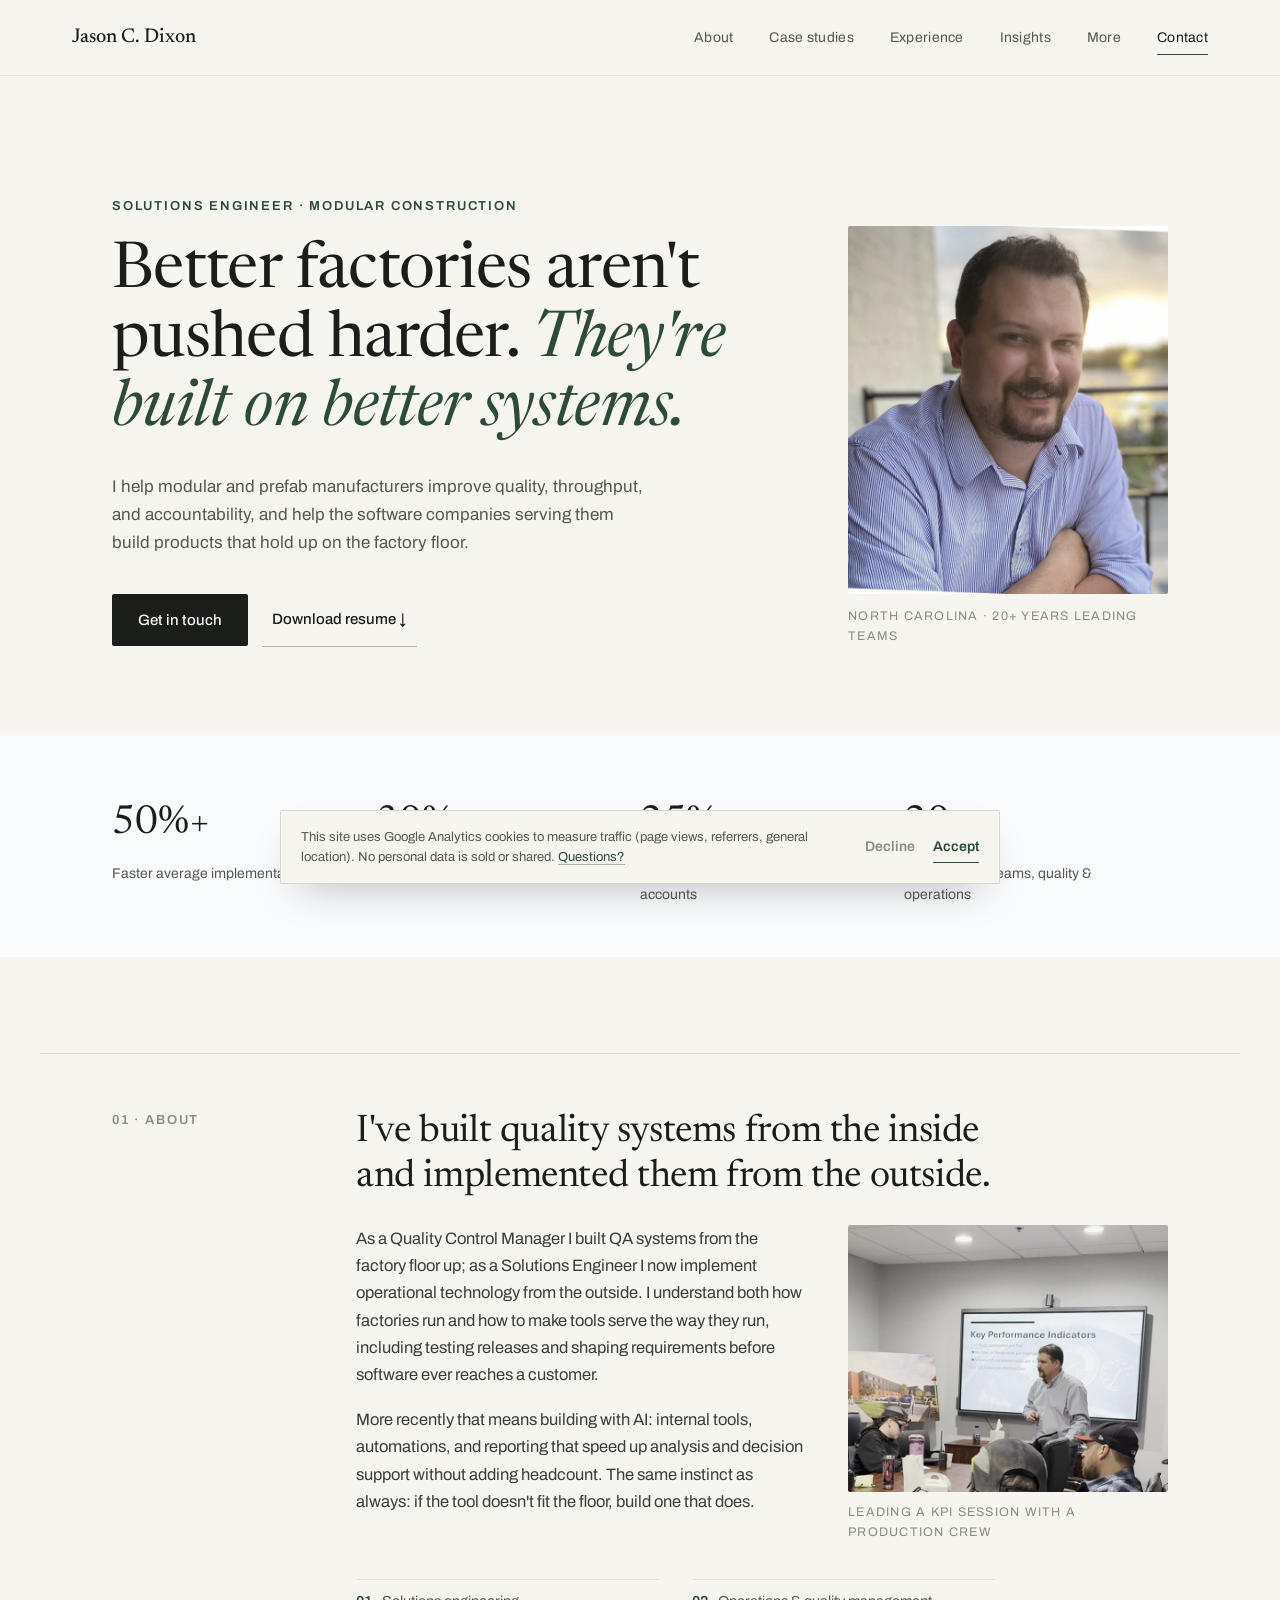
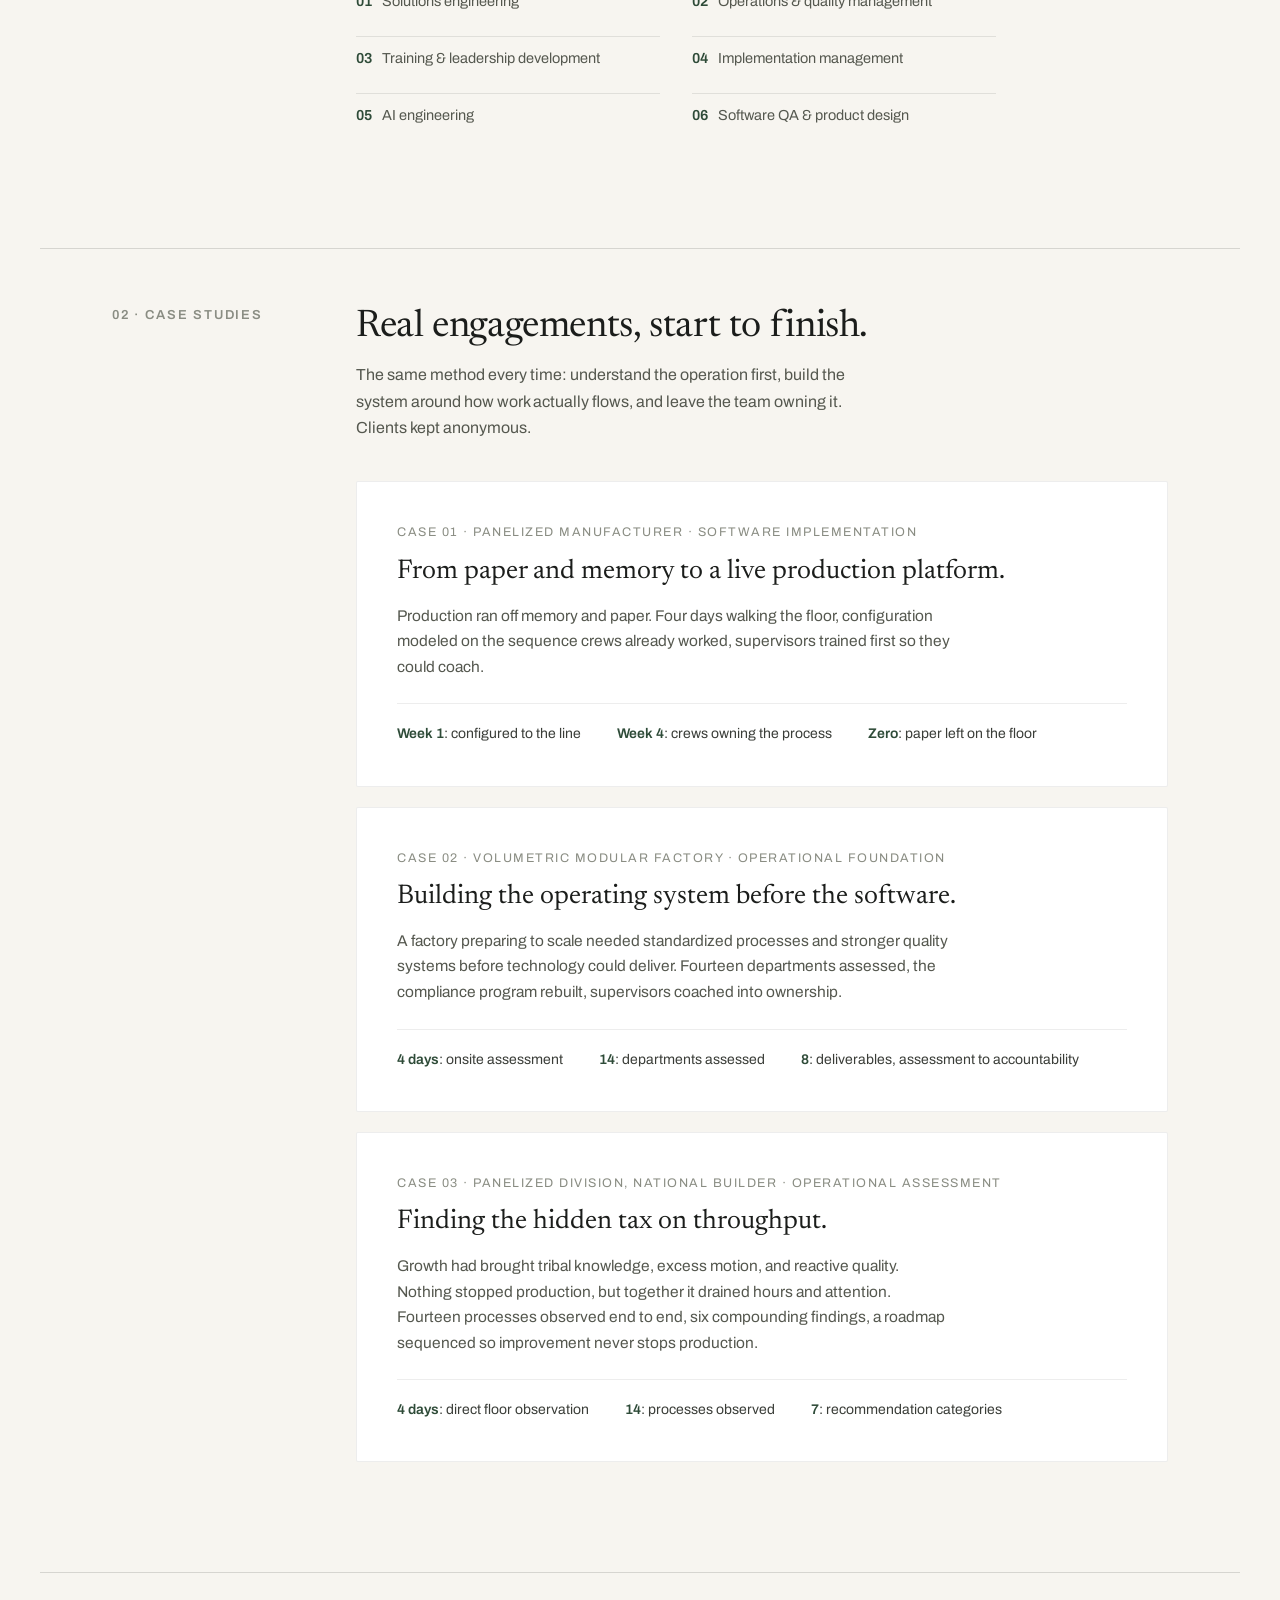
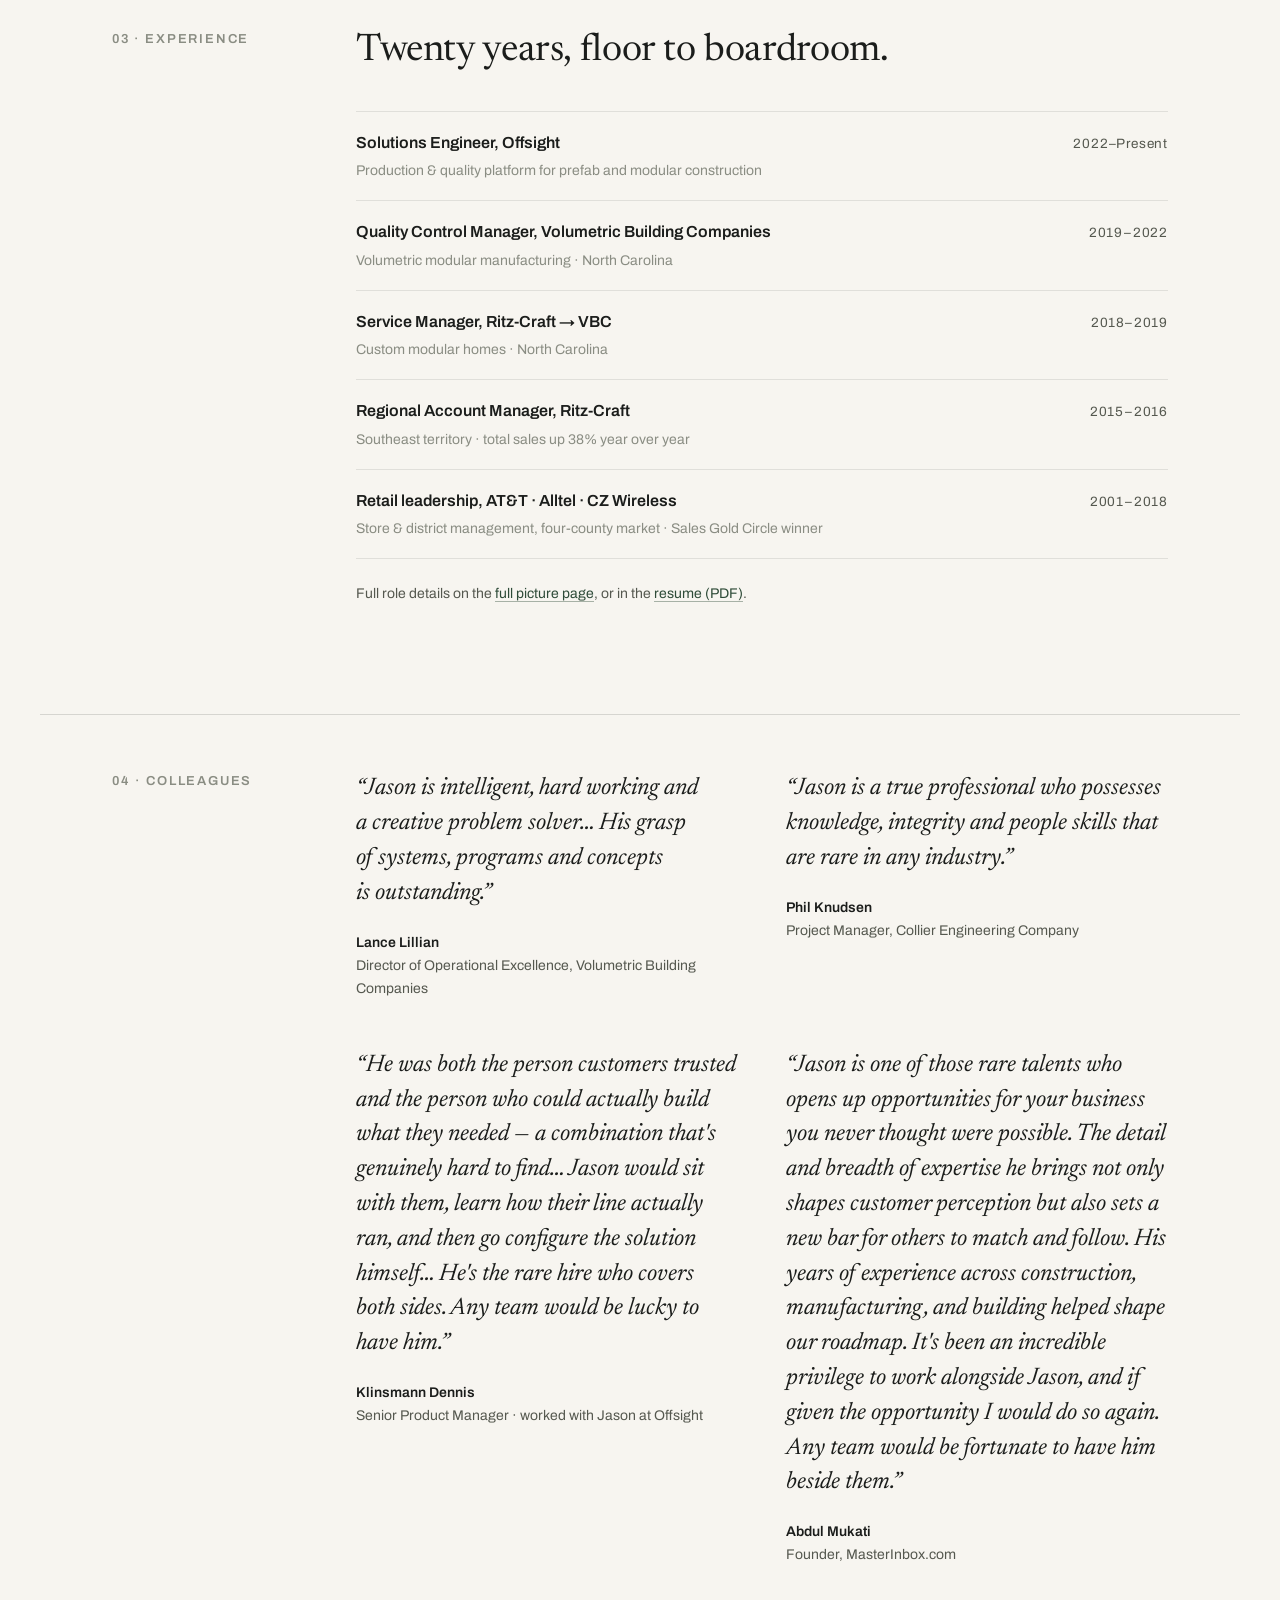
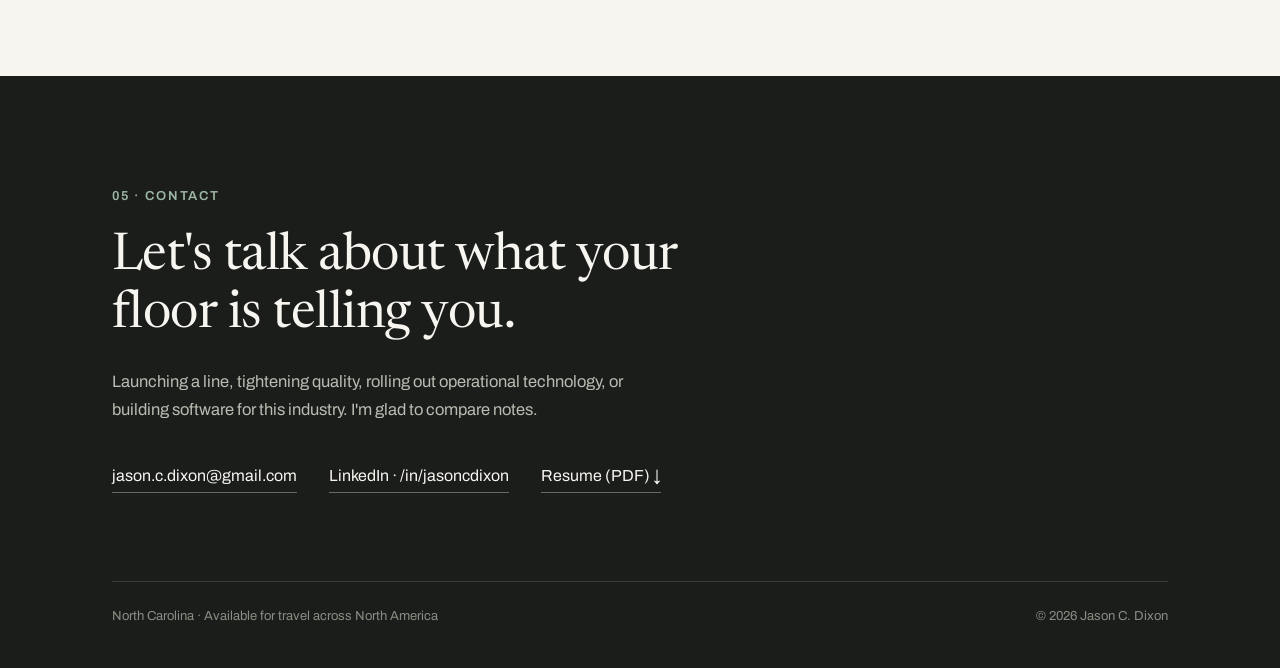
==== commit c05c7577: "Add Abdul Mukati recommendation to Colleagues" ====
--- a/index.html
+++ b/index.html
@@ -298,6 +298,10 @@
         <p>“He was both the person customers trusted and the person who could actually build what they needed — a combination that's genuinely hard to find… Jason would sit with them, learn how their line actually ran, and then go configure the solution himself… He's the rare hire who covers both sides. Any team would be lucky to have him.”</p>
         <footer><strong>Klinsmann Dennis</strong><br>Senior Product Manager · worked with Jason at Offsight</footer>
       </blockquote>
+      <blockquote class="quote">
+        <p>“Jason is one of those rare talents who opens up opportunities for your business you never thought were possible. The detail and breadth of expertise he brings not only shapes customer perception but also sets a new bar for others to match and follow. His years of experience across construction, manufacturing, and building helped shape our roadmap. It's been an incredible privilege to work alongside Jason, and if given the opportunity I would do so again. Any team would be fortunate to have him beside them.”</p>
+        <footer><strong>Abdul Mukati</strong><br>Founder, MasterInbox.com</footer>
+      </blockquote>
     </div>
   </div>
 </section>
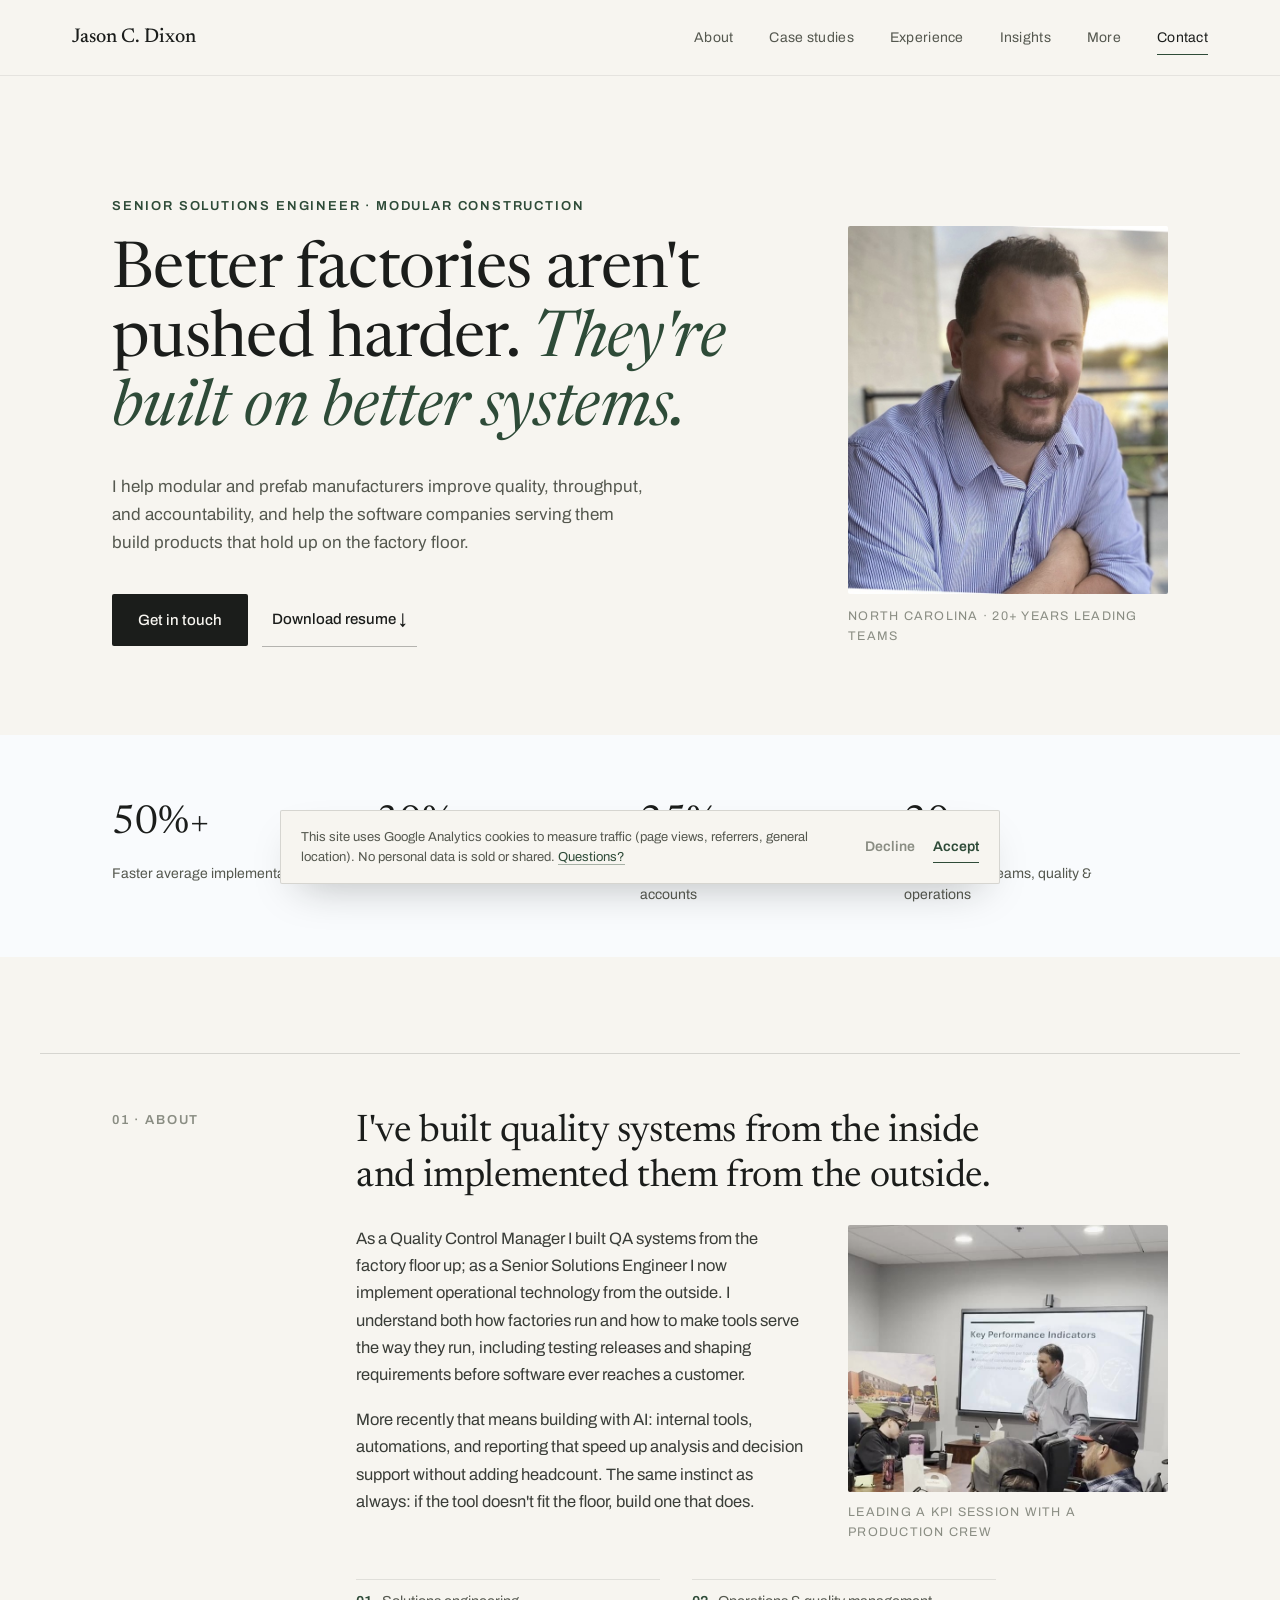
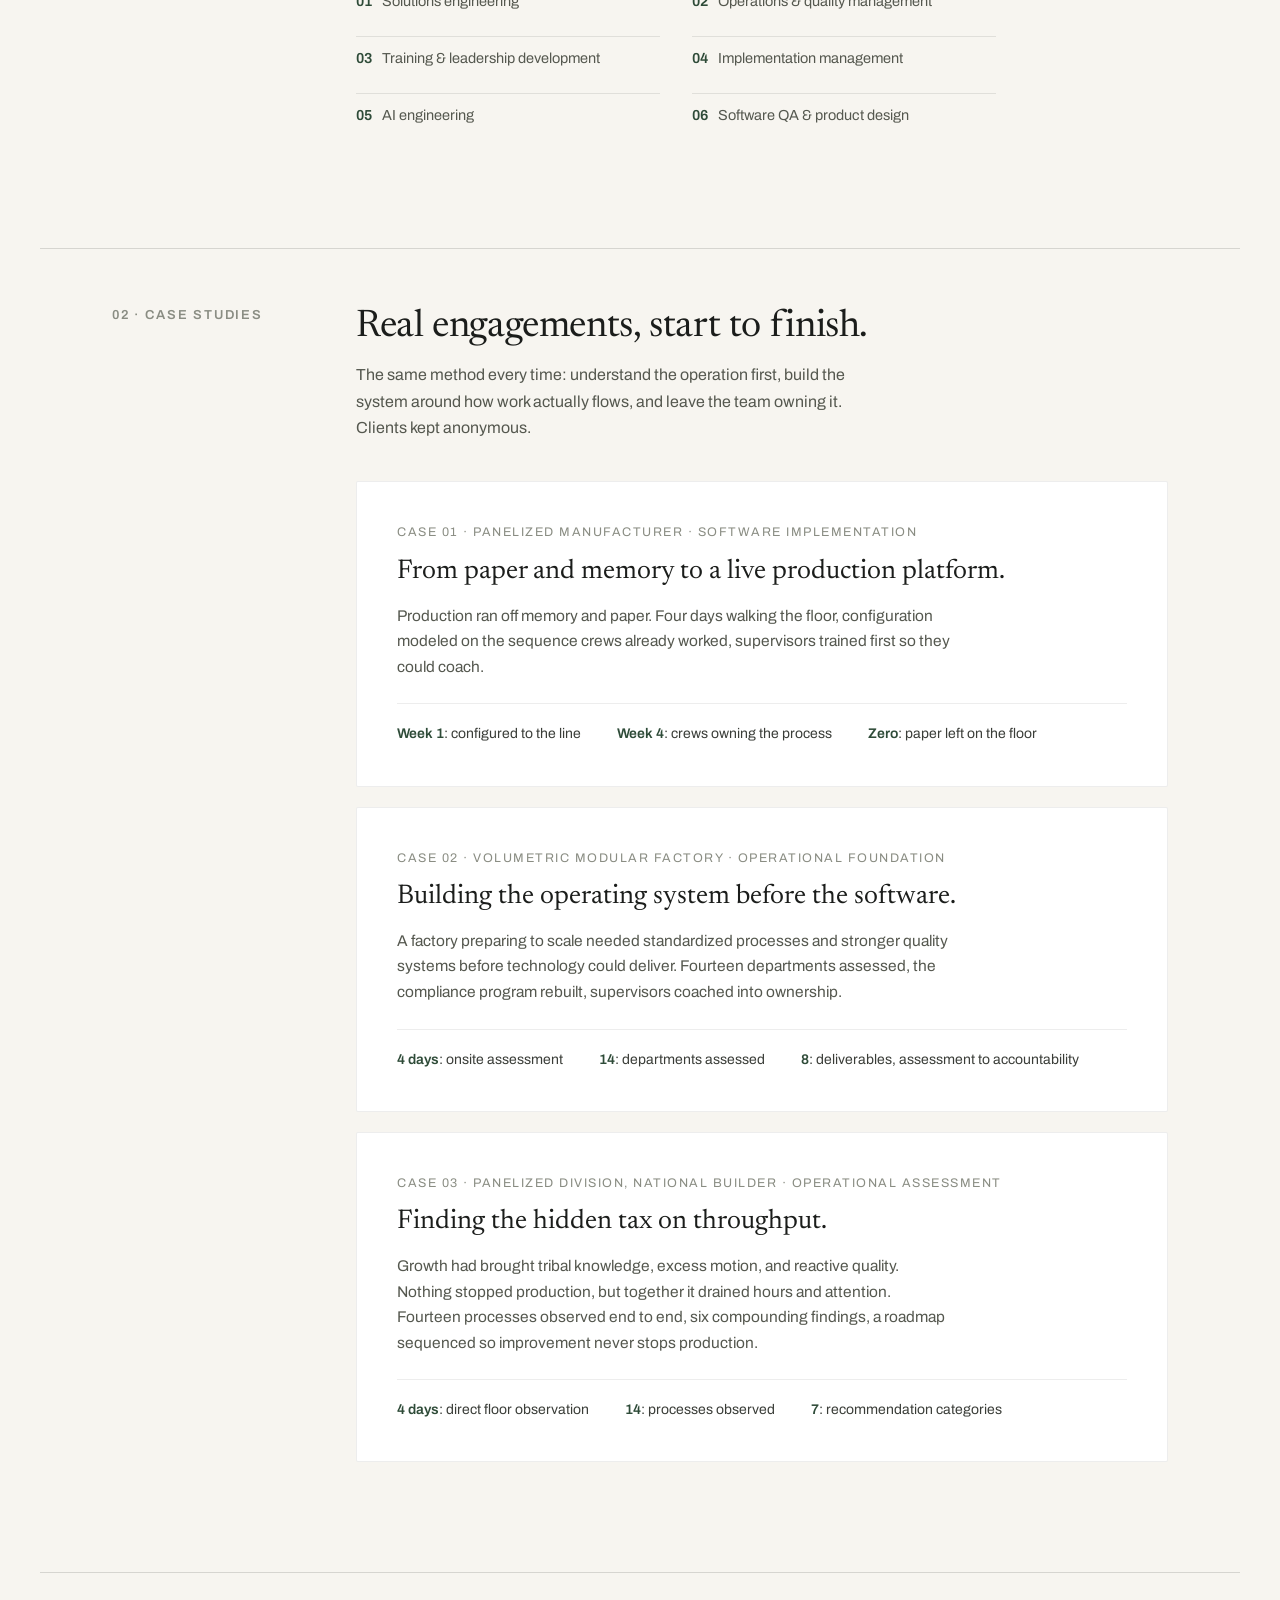
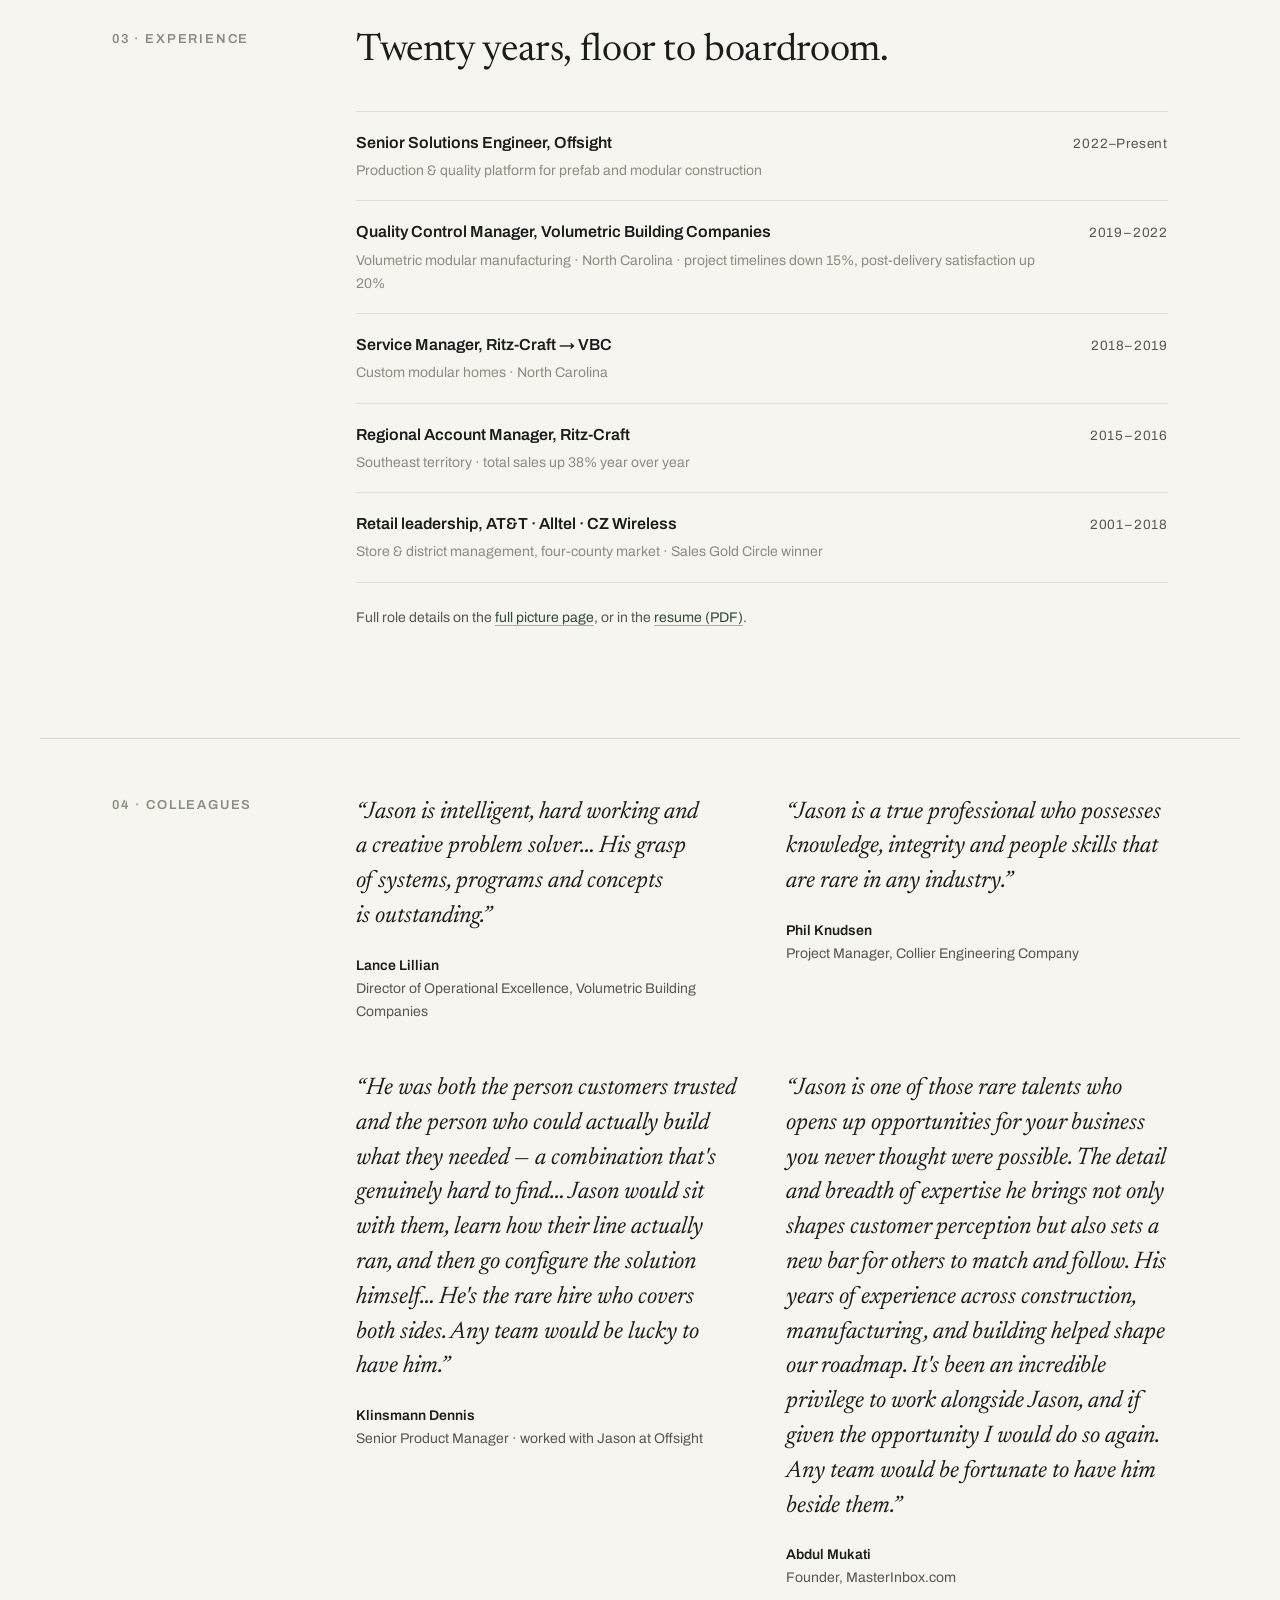
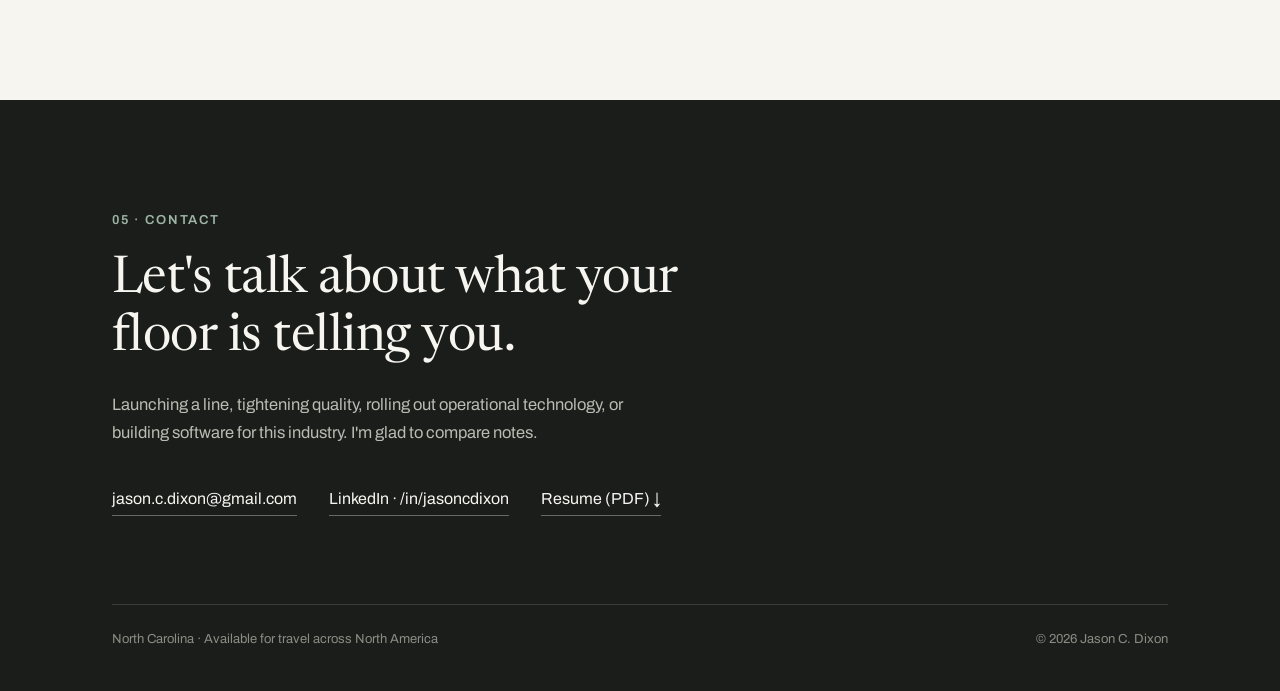
==== commit 596d1abe: "Update role title and metrics for consistency Update job title to Senior Solutions Engineer across a" ====
--- a/index.html
+++ b/index.html
@@ -12,7 +12,7 @@
      "https://jasoncdixon.com" across index.html, details.html,
      sitemap.xml, robots.txt and llms.txt.
      ============================================================ -->
-<title>Jason C. Dixon · Solutions Engineer, Modular Construction</title>
+<title>Jason C. Dixon · Senior Solutions Engineer, Modular Construction</title>
 <meta name="description" content="Solutions engineer for modular and prefab manufacturers and the software companies serving them. 20+ years in operations, quality, implementation, and product.">
 <meta name="author" content="Jason C. Dixon">
 <meta name="google-site-verification" content="ORemx5--6exDtRLyVKkfxMvrLO2sIyWn6HRLUvR4aUE" />
@@ -22,20 +22,20 @@
 
 <!-- Open Graph -->
 <meta property="og:type" content="profile">
-<meta property="og:title" content="Jason C. Dixon · Solutions Engineer &amp; Operations Leader in Modular Construction">
+<meta property="og:title" content="Jason C. Dixon · Senior Solutions Engineer &amp; Operations Leader in Modular Construction">
 <meta property="og:description" content="Operations, quality, and implementation leadership for modular and prefab manufacturers, plus solutions engineering and product validation for the software companies serving them.">
 <meta property="og:url" content="https://jasoncdixon.com/">
 <meta property="og:image" content="https://jasoncdixon.com/uploads/og-banner-v2.jpg">
 <meta property="og:image:width" content="1200">
 <meta property="og:image:height" content="630">
-<meta property="og:image:alt" content="Jason C. Dixon · Solutions Engineer &amp; Operations Leader in Modular Construction, jasoncdixon.com">
+<meta property="og:image:alt" content="Jason C. Dixon · Senior Solutions Engineer &amp; Operations Leader in Modular Construction, jasoncdixon.com">
 <meta property="og:locale" content="en_US">
 <meta property="profile:first_name" content="Jason">
 <meta property="profile:last_name" content="Dixon">
 
 <!-- Twitter / X card -->
 <meta name="twitter:card" content="summary_large_image">
-<meta name="twitter:title" content="Jason C. Dixon · Solutions Engineer &amp; Operations Leader in Modular Construction">
+<meta name="twitter:title" content="Jason C. Dixon · Senior Solutions Engineer &amp; Operations Leader in Modular Construction">
 <meta name="twitter:description" content="Operations and quality leadership for modular and prefab manufacturers, and solutions engineering and product work for the software companies serving them.">
 <meta name="twitter:image" content="https://jasoncdixon.com/uploads/og-banner-v2.jpg">
 
@@ -52,7 +52,7 @@
       "familyName": "Dixon",
       "url": "https://jasoncdixon.com/",
       "image": "https://jasoncdixon.com/uploads/1663043378519.jpeg",
-      "jobTitle": "Solutions Engineer",
+      "jobTitle": "Senior Solutions Engineer",
       "worksFor": { "@type": "Organization", "name": "Offsight" },
       "description": "Solutions engineer and operations & quality leader serving modular and prefab construction manufacturers across North America. Experienced in quality management systems, training and leadership development, and software implementation management.",
       "address": { "@type": "PostalAddress", "addressRegion": "North Carolina", "addressCountry": "US" },
@@ -87,7 +87,7 @@
       "@type": "ProfilePage",
       "@id": "https://jasoncdixon.com/#page",
       "url": "https://jasoncdixon.com/",
-      "name": "Jason C. Dixon — Solutions Engineer & Operations Leader",
+      "name": "Jason C. Dixon — Senior Solutions Engineer & Operations Leader",
       "isPartOf": { "@id": "https://jasoncdixon.com/#site" },
       "mainEntity": { "@id": "https://jasoncdixon.com/#jason" }
     }
@@ -128,7 +128,7 @@
   <div class="wrap">
     <div class="hero__row">
       <div class="hero__text">
-        <p class="kicker kicker--accent">Solutions Engineer · Modular Construction</p>
+        <p class="kicker kicker--accent">Senior Solutions Engineer · Modular Construction</p>
         <h1 class="h1">Better factories aren't pushed harder. <em>They're built on better systems.</em></h1>
         <p class="lead">I help modular and prefab manufacturers improve quality, throughput, and accountability, and help the software companies serving them build products that hold up on the factory floor.</p>
         <div class="actions">
@@ -172,7 +172,7 @@
       <h2 class="h2">I've built quality systems from the inside and implemented them from the outside.</h2>
       <div class="about-row">
         <div class="about-copy">
-          <p class="copy">As a Quality Control Manager I built QA systems from the factory floor up; as a Solutions Engineer I now implement operational technology from the outside. I understand both how factories run and how to make tools serve the way they run, including testing releases and shaping requirements before software ever reaches a customer.</p>
+          <p class="copy">As a Quality Control Manager I built QA systems from the factory floor up; as a Senior Solutions Engineer I now implement operational technology from the outside. I understand both how factories run and how to make tools serve the way they run, including testing releases and shaping requirements before software ever reaches a customer.</p>
           <p class="copy">More recently that means building with AI: internal tools, automations, and reporting that speed up analysis and decision support without adding headcount. The same instinct as always: if the tool doesn't fit the floor, build one that does.</p>
         </div>
         <figure class="about-vid">
@@ -244,7 +244,7 @@
       <h2 class="h2 h2--wide" style="margin-bottom: 36px;">Twenty years, floor to boardroom.</h2>
       <div class="role">
         <div class="role__main">
-          <p class="role__title">Solutions Engineer, Offsight</p>
+          <p class="role__title">Senior Solutions Engineer, Offsight</p>
           <p class="role__where">Production &amp; quality platform for prefab and modular construction</p>
         </div>
         <p class="role__date">2022–Present</p>
@@ -252,7 +252,7 @@
       <div class="role">
         <div class="role__main">
           <p class="role__title">Quality Control Manager, Volumetric Building Companies</p>
-          <p class="role__where">Volumetric modular manufacturing · North Carolina</p>
+          <p class="role__where">Volumetric modular manufacturing · North Carolina · project timelines down 15%, post-delivery satisfaction up 20%</p>
         </div>
         <p class="role__date">2019–2022</p>
       </div>
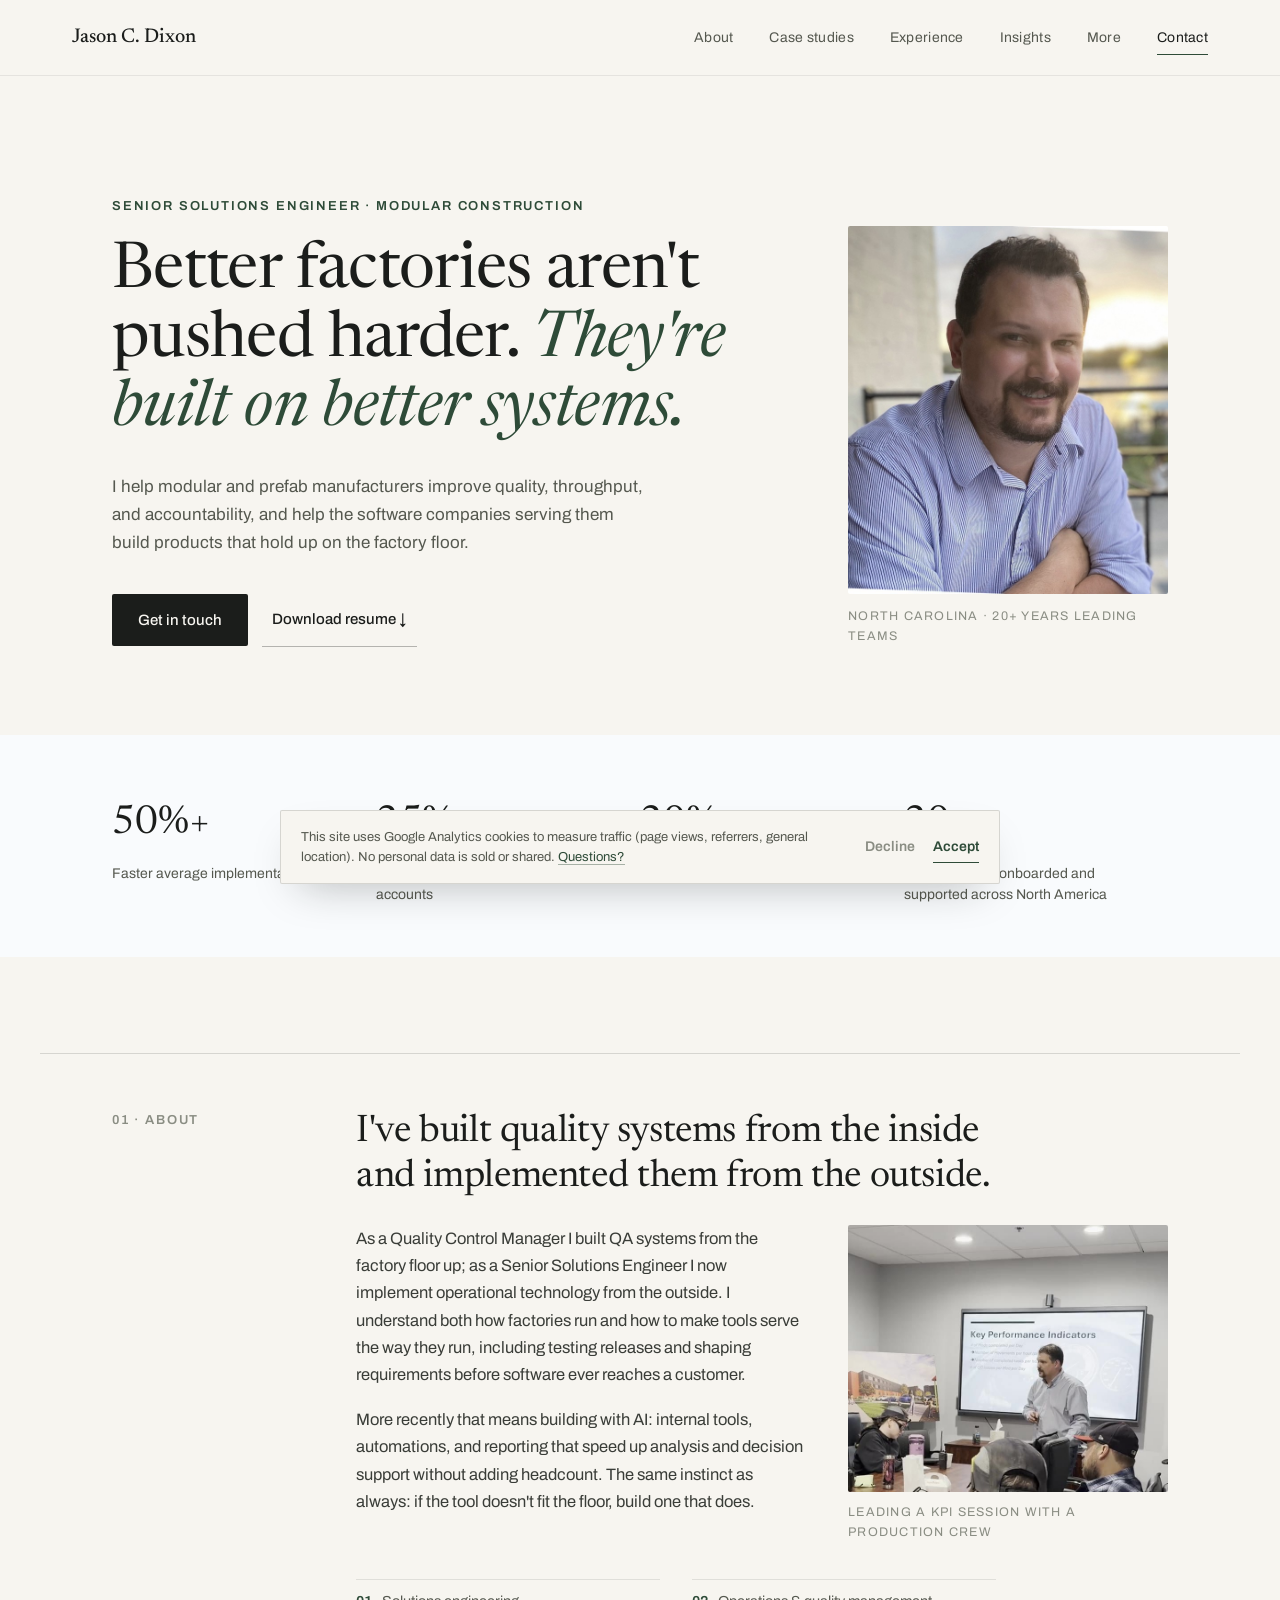
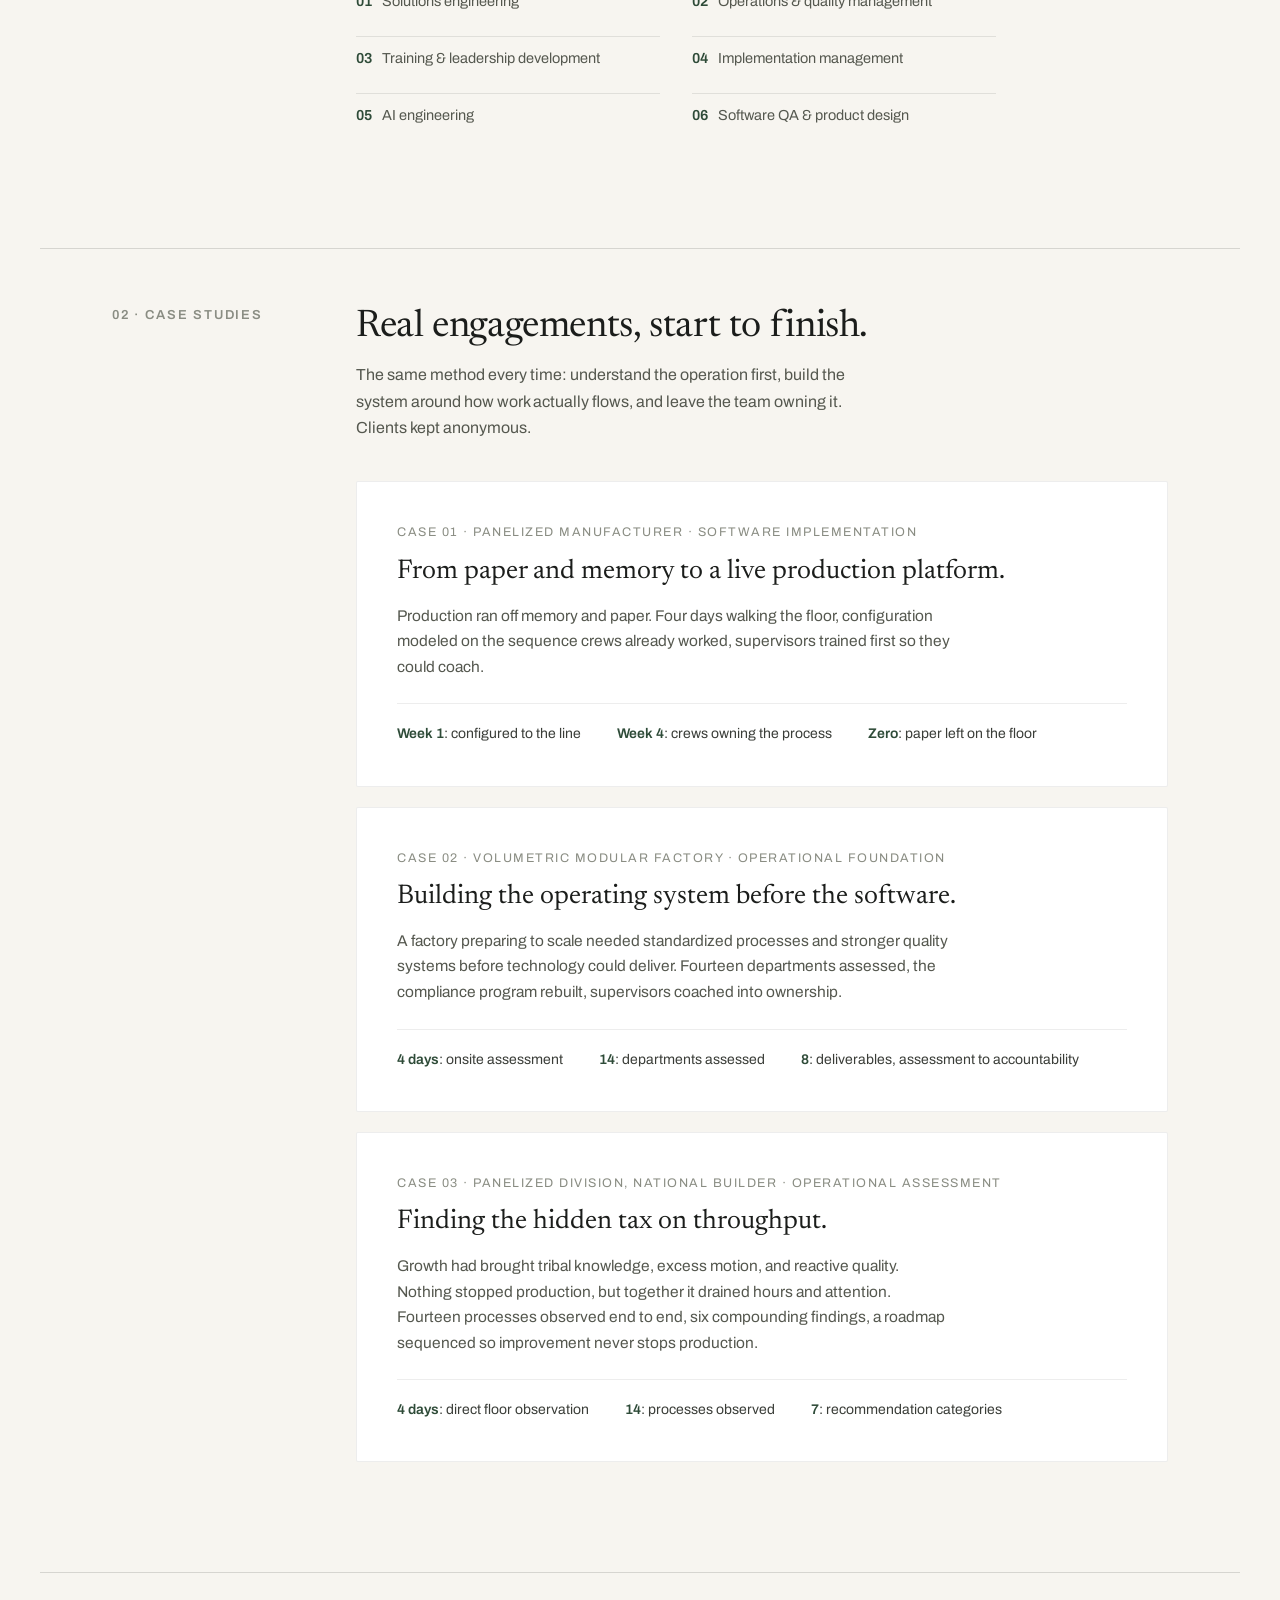
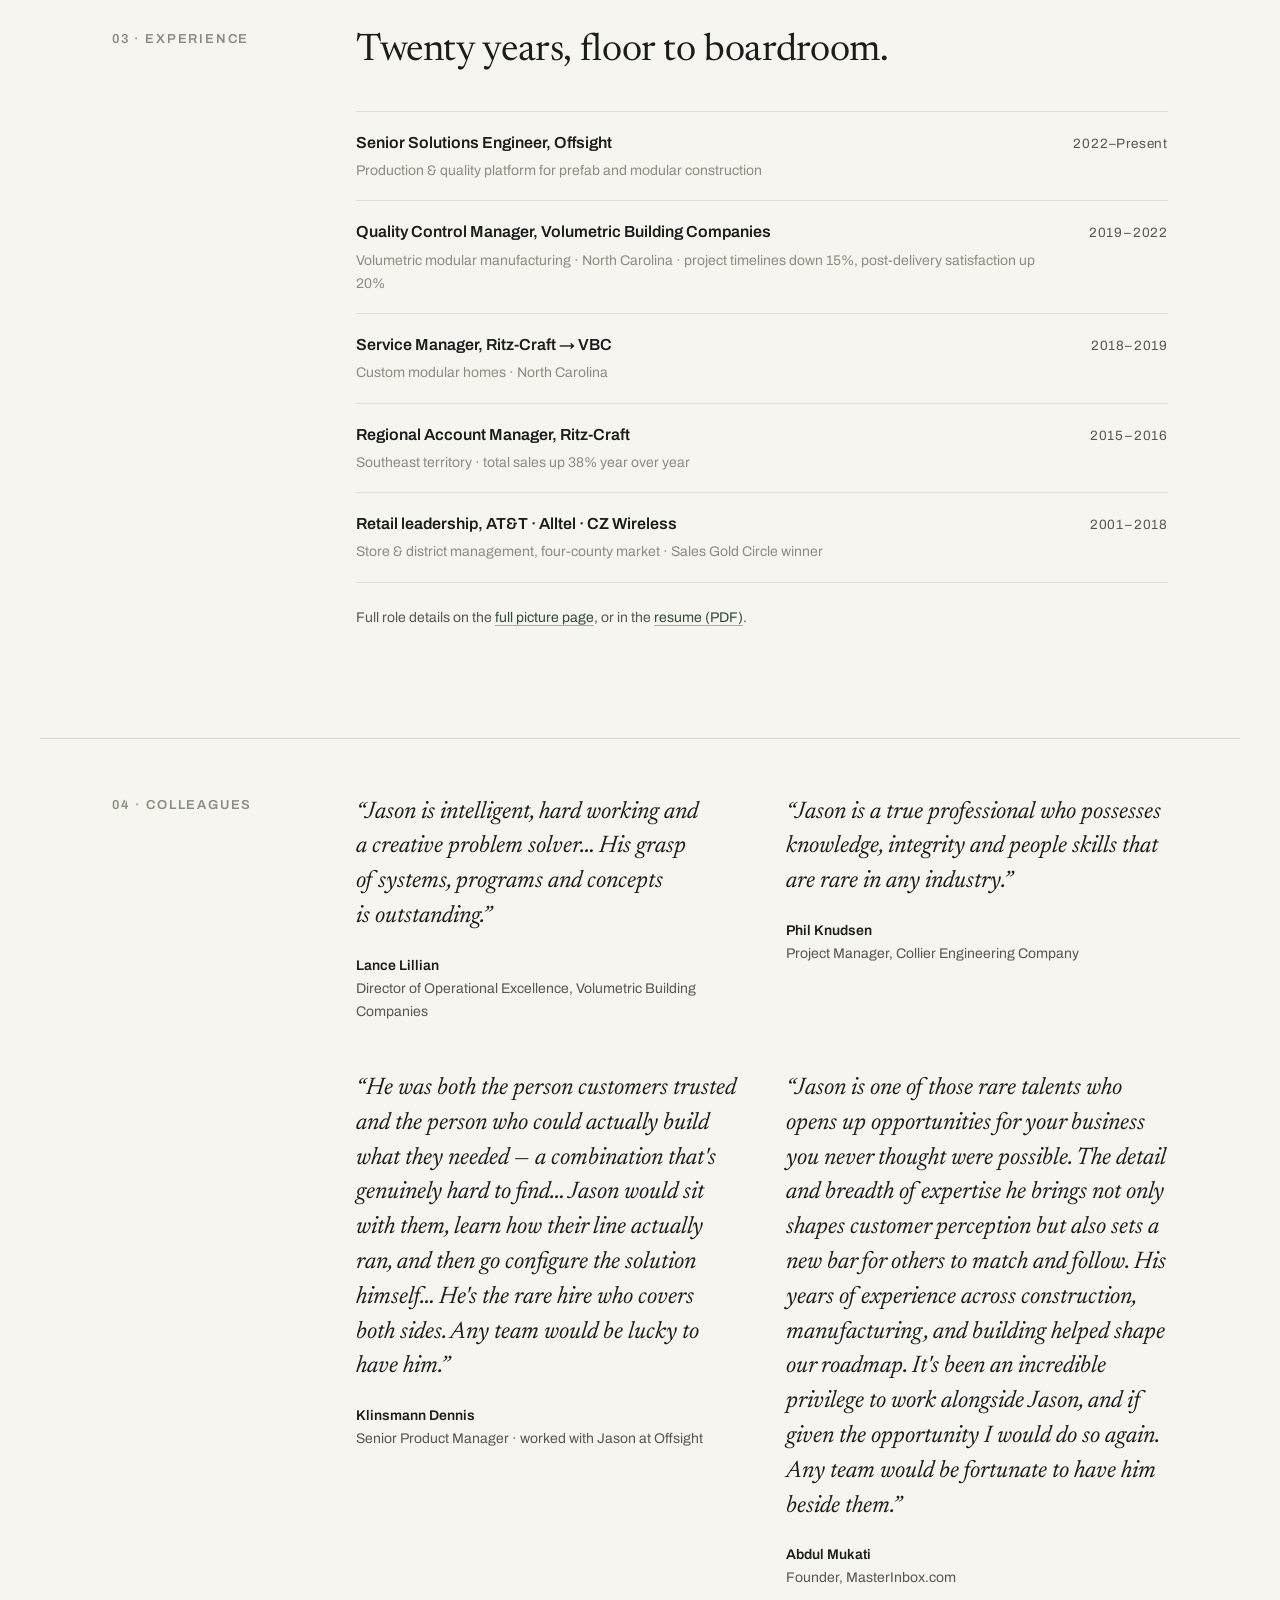
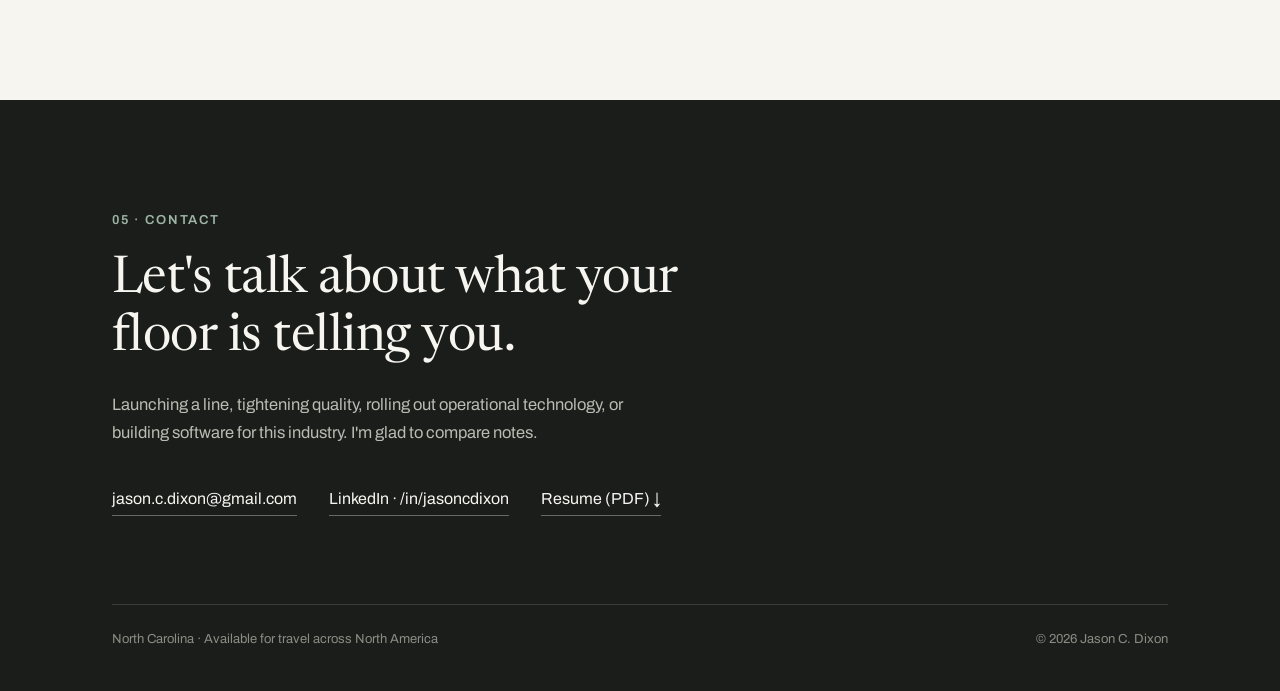
==== commit 86f1bfb4: "Refresh the results band Target is a remote software role at 150k or more, so the band now leads wit" ====
--- a/index.html
+++ b/index.html
@@ -151,16 +151,16 @@
       <p class="stat__label">Faster average implementation time</p>
     </div>
     <div class="stat">
-      <p class="stat__num">30%</p>
-      <p class="stat__label">Reduction in rework as QC manager</p>
-    </div>
-    <div class="stat">
       <p class="stat__num">25%</p>
       <p class="stat__label">Increase in user adoption across key accounts</p>
     </div>
     <div class="stat">
+      <p class="stat__num">20%</p>
+      <p class="stat__label">Increase in post-delivery satisfaction</p>
+    </div>
+    <div class="stat">
       <p class="stat__num">20+</p>
-      <p class="stat__label">Years leading teams, quality &amp; operations</p>
+      <p class="stat__label">Manufacturers onboarded and supported across North America</p>
     </div>
   </div>
 </section>
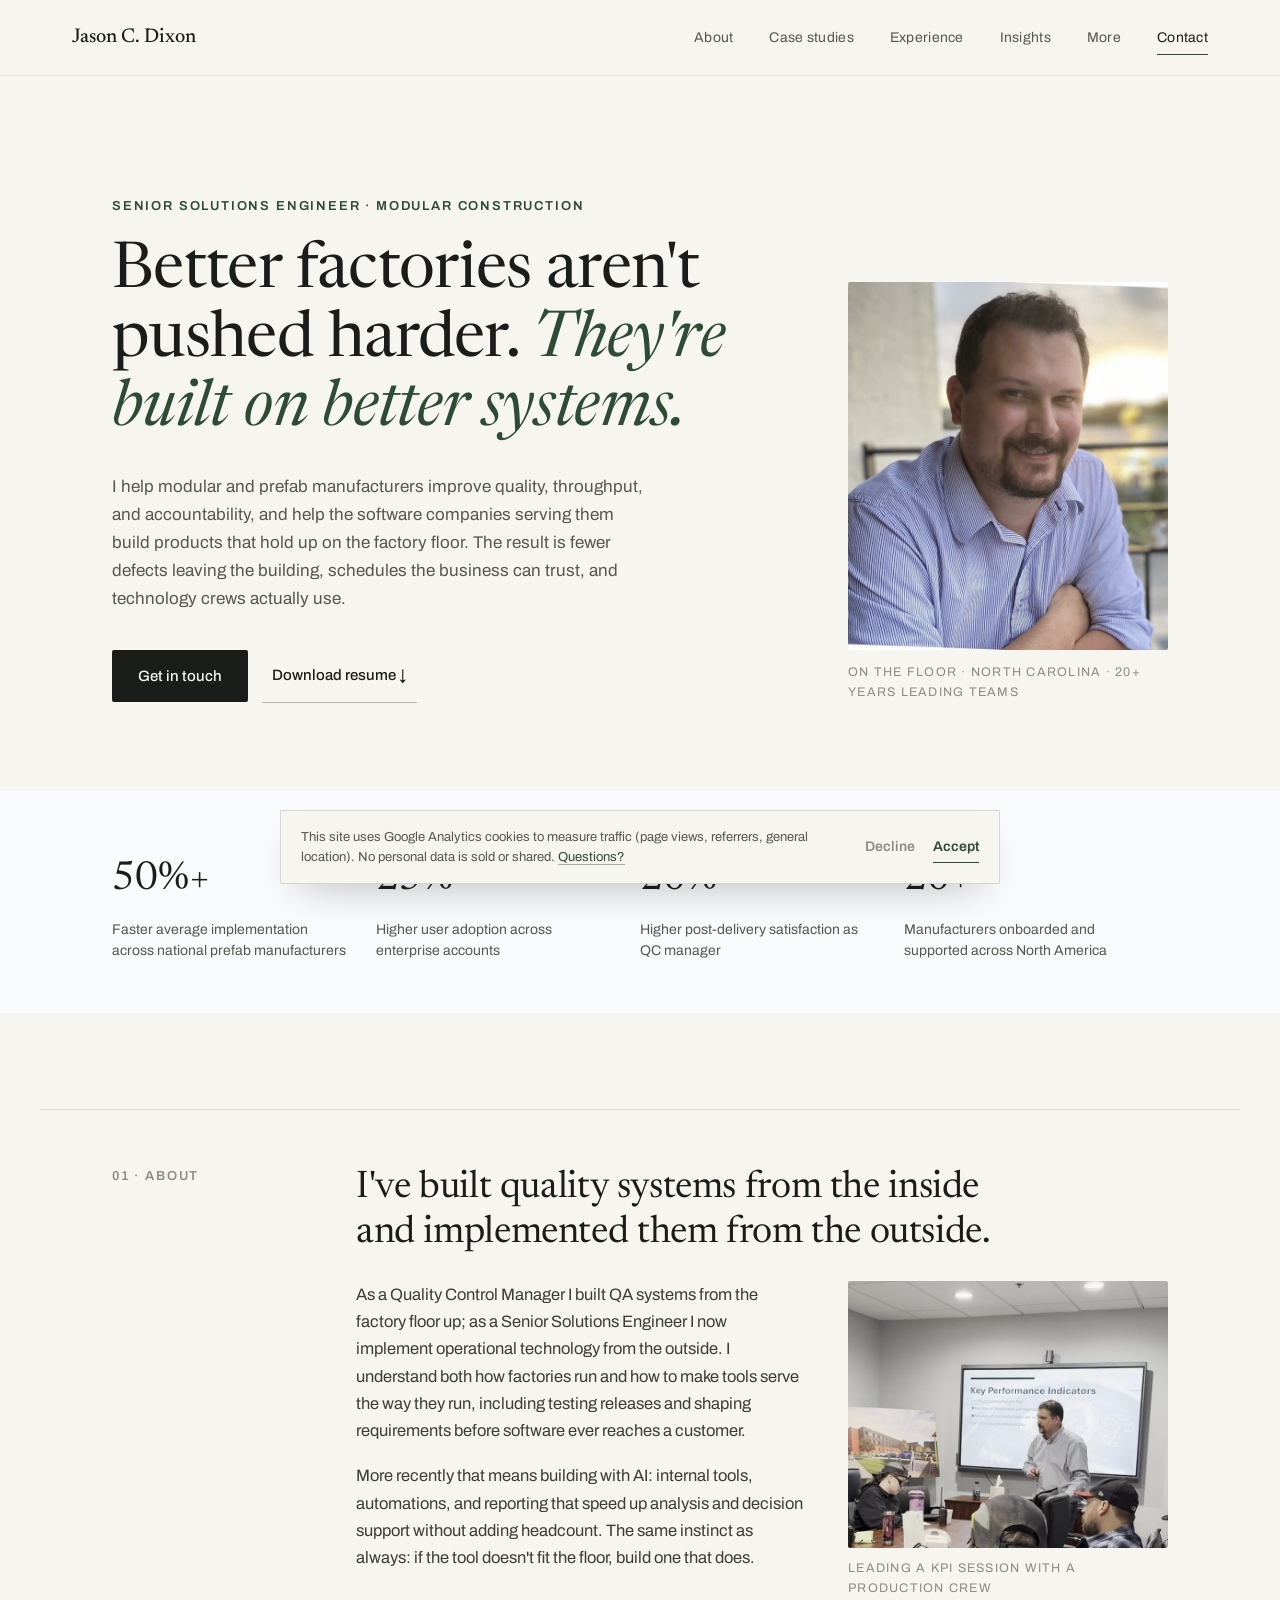
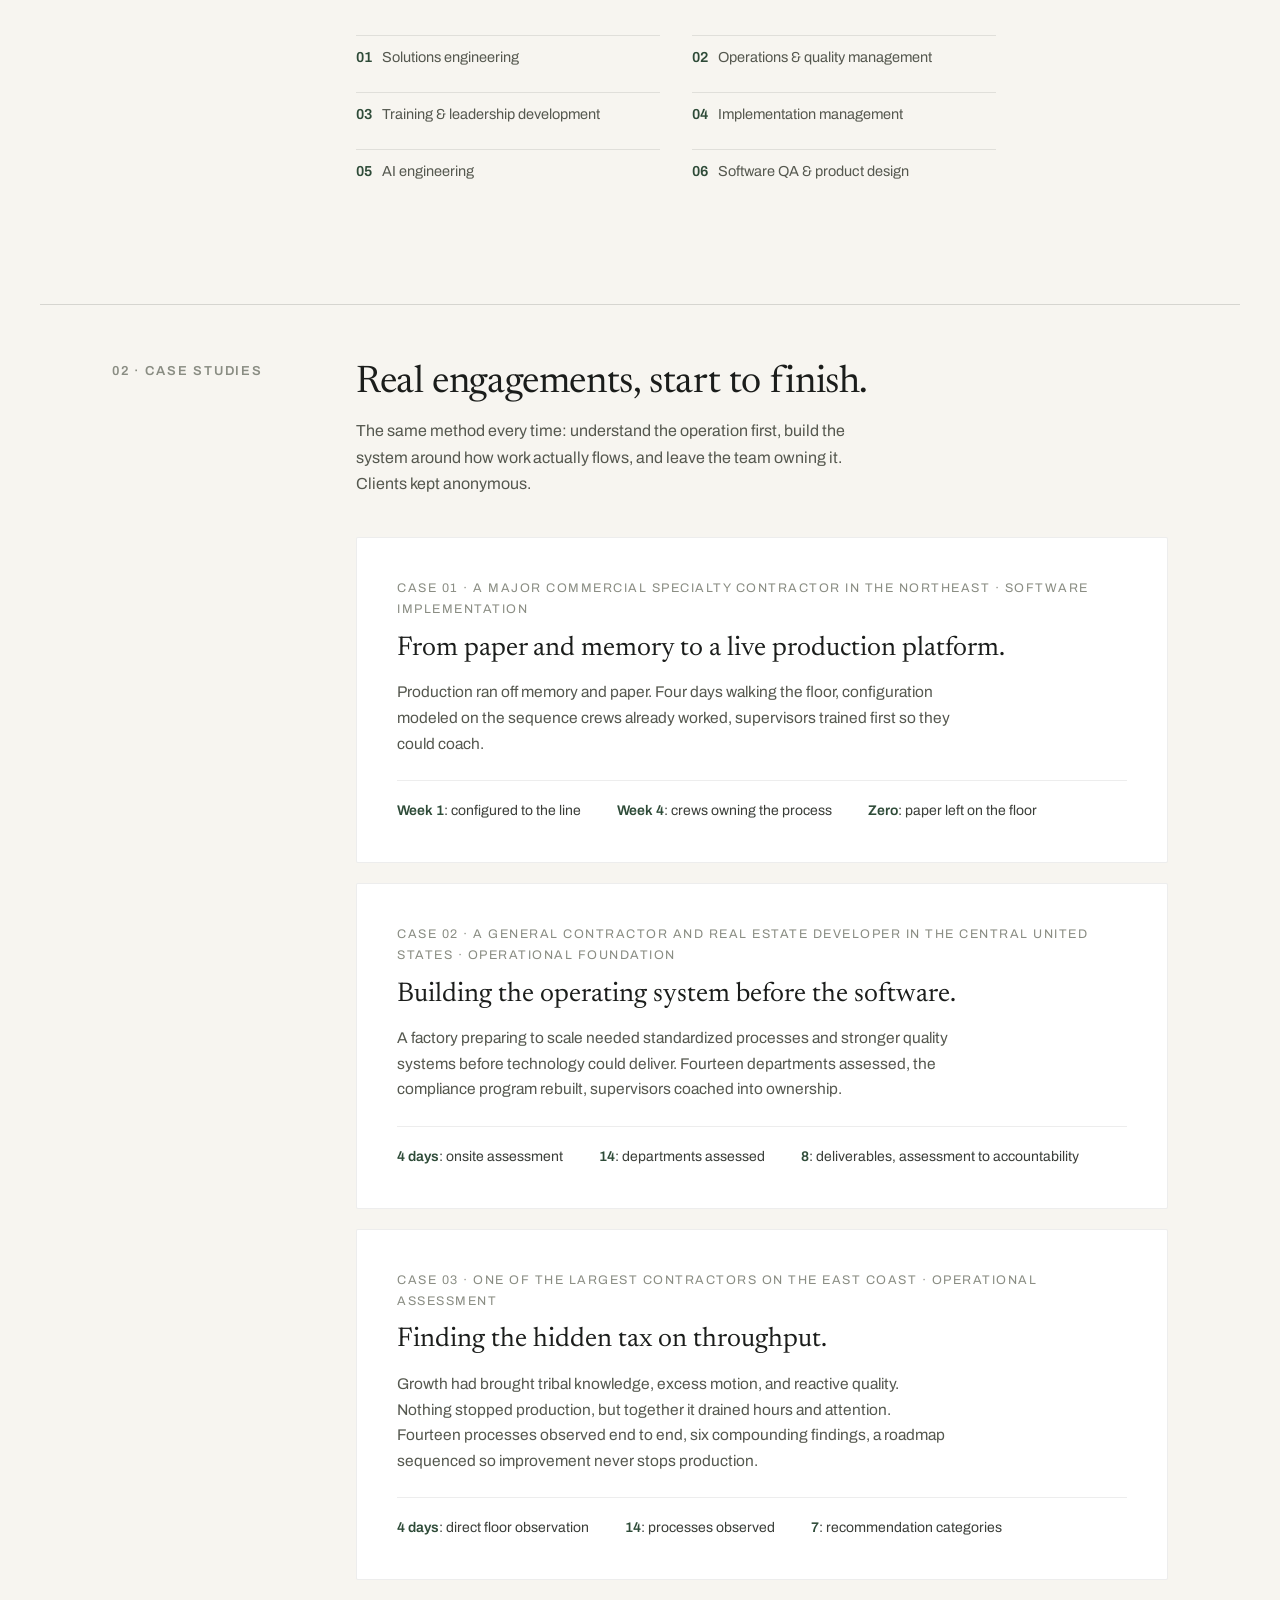
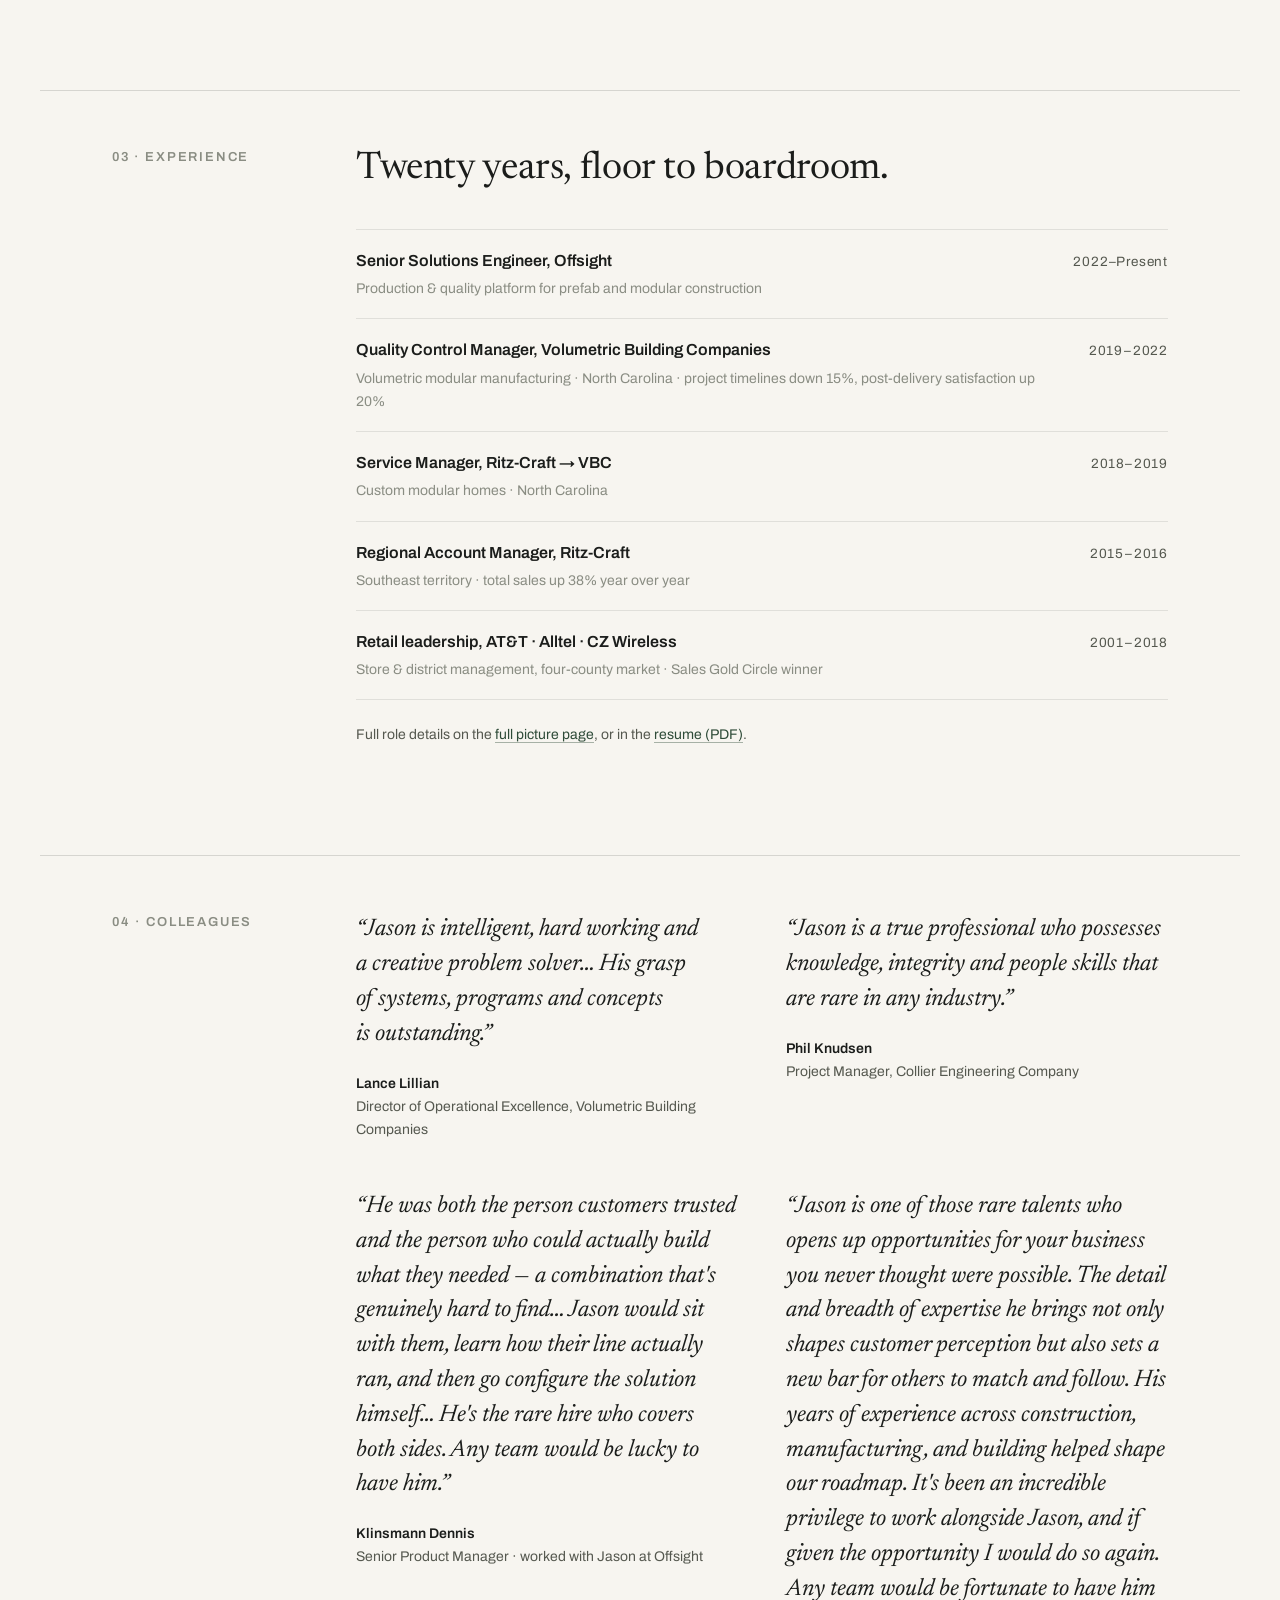
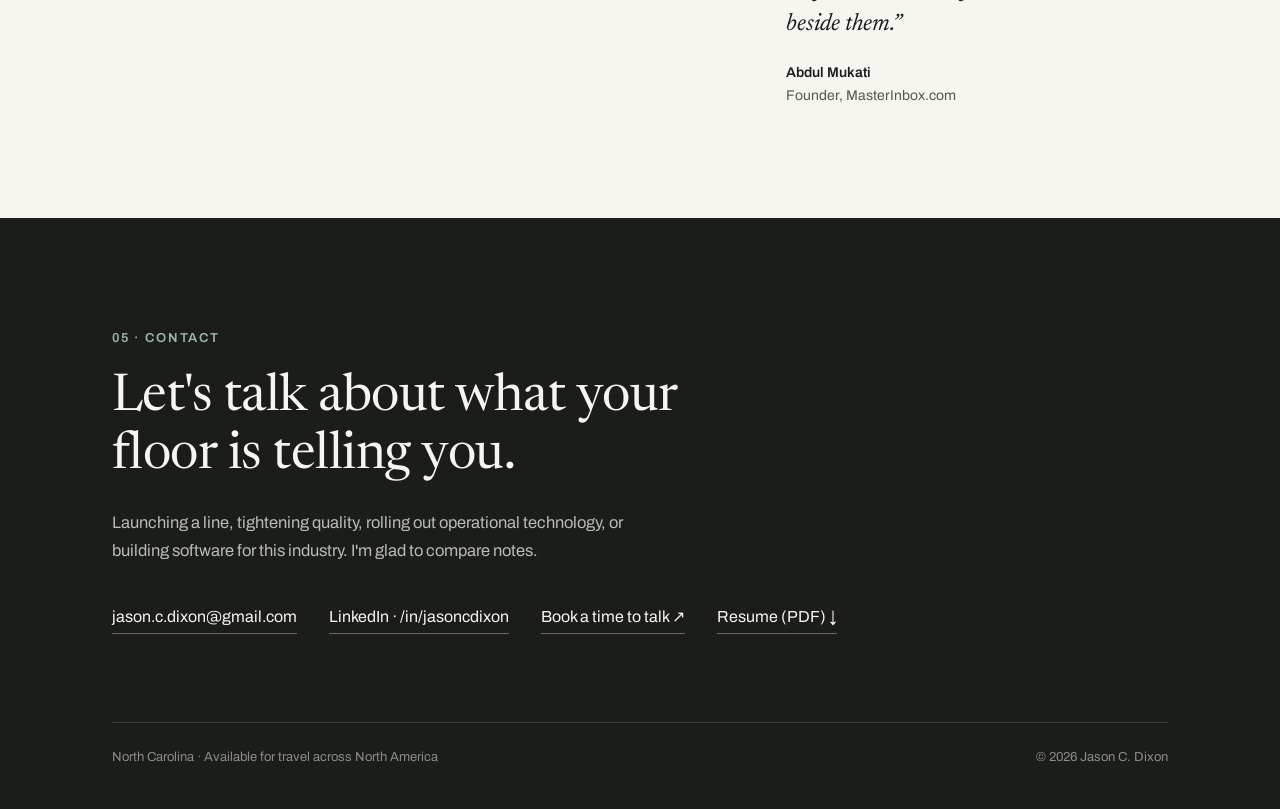
==== commit 9bf31a91: "Site refresh: hero, results band, photos, resume Hero lead now states the outcome, not just the acti" ====
--- a/index.html
+++ b/index.html
@@ -105,6 +105,21 @@
 <link rel="stylesheet" href="assets/css/styles.css">
 <script>document.documentElement.classList.add('js');</script>
 <script src="assets/js/site.js" defer></script>
+<style>
+.hero__figure--slides{position:relative}
+.hero__figure--slides .slide{position:absolute;inset:0;width:100%;height:100%;object-fit:cover;opacity:0;transition:opacity .9s ease}
+.hero__figure--slides .slide.is-on{opacity:1;position:relative}
+@media (prefers-reduced-motion: reduce){.hero__figure--slides .slide{transition:none}}
+.rg-veil{position:fixed;inset:0;background:rgba(20,20,18,.55);display:none;align-items:center;justify-content:center;padding:24px;z-index:60}
+.rg-veil.is-open{display:flex}
+.rg-card{background:#fff;max-width:460px;width:100%;padding:28px;border-radius:2px;box-shadow:0 24px 60px rgba(0,0,0,.25)}
+.rg-card h3{margin:0 0 8px;font-size:1.35rem;line-height:1.25}
+.rg-card p{margin:0 0 18px}
+.rg-row{display:flex;gap:10px;flex-wrap:wrap;align-items:center}
+.rg-card input{flex:1 1 220px;padding:12px 14px;border:1px solid #ccc8bf;font:inherit;border-radius:2px}
+.rg-skip{background:none;border:0;padding:8px 2px;font:inherit;text-decoration:underline;cursor:pointer;color:inherit}
+.rg-note{font-size:.85rem;opacity:.72;margin:14px 0 0}
+</style>
 </head>
 <body id="top">
 
@@ -130,15 +145,21 @@
       <div class="hero__text">
         <p class="kicker kicker--accent">Senior Solutions Engineer · Modular Construction</p>
         <h1 class="h1">Better factories aren't pushed harder. <em>They're built on better systems.</em></h1>
-        <p class="lead">I help modular and prefab manufacturers improve quality, throughput, and accountability, and help the software companies serving them build products that hold up on the factory floor.</p>
+        <p class="lead">I help modular and prefab manufacturers improve quality, throughput, and accountability, and help the software companies serving them build products that hold up on the factory floor. The result is fewer defects leaving the building, schedules the business can trust, and technology crews actually use.</p>
         <div class="actions">
           <a class="btn" href="#contact">Get in touch</a>
           <a class="btn btn--text" href="uploads/Jason-C-Dixon-Resume.pdf">Download resume ↓</a>
         </div>
       </div>
-      <figure class="hero__figure">
-        <img src="assets/img/portrait.jpeg" alt="Portrait of Jason C. Dixon" width="800" height="800">
-        <figcaption>North Carolina · 20+ years leading teams</figcaption>
+      <figure class="hero__figure hero__figure--slides" id="heroSlides">
+        <img class="slide is-on" src="assets/img/portrait.jpeg" alt="Jason C. Dixon" width="800" height="800">
+        <img class="slide" src="assets/img/floor-01-executive-walkthrough.jpeg" alt="Walking a production line with plant leadership" width="800" height="800" loading="lazy">
+        <img class="slide" src="assets/img/floor-06-crew-shop-floor.jpeg" alt="On the shop floor with a production crew" width="800" height="800" loading="lazy">
+        <img class="slide" src="assets/img/floor-03-operator-training.jpeg" alt="Training operators on the line" width="800" height="800" loading="lazy">
+        <img class="slide" src="assets/img/floor-04-tablets-on-the-line.jpeg" alt="Tablets in use at the workstation" width="800" height="800" loading="lazy">
+        <img class="slide" src="assets/img/floor-02-implementation-workshop.jpeg" alt="Running an implementation workshop" width="800" height="800" loading="lazy">
+        <img class="slide" src="assets/img/floor-05-project-kickoff.jpeg" alt="Project kickoff with the client team" width="800" height="800" loading="lazy">
+        <figcaption>On the floor · North Carolina · 20+ years leading teams</figcaption>
       </figure>
     </div>
   </div>
@@ -148,15 +169,15 @@
   <div class="wrap grid grid--stats">
     <div class="stat">
       <p class="stat__num">50%+</p>
-      <p class="stat__label">Faster average implementation time</p>
+      <p class="stat__label">Faster average implementation across national prefab manufacturers</p>
     </div>
     <div class="stat">
       <p class="stat__num">25%</p>
-      <p class="stat__label">Increase in user adoption across key accounts</p>
+      <p class="stat__label">Higher user adoption across enterprise accounts</p>
     </div>
     <div class="stat">
       <p class="stat__num">20%</p>
-      <p class="stat__label">Increase in post-delivery satisfaction</p>
+      <p class="stat__label">Higher post-delivery satisfaction as QC manager</p>
     </div>
     <div class="stat">
       <p class="stat__num">20+</p>
@@ -203,7 +224,7 @@
       <p class="note">The same method every time: understand the operation first, build the system around how work actually flows, and leave the team owning it. Clients kept anonymous.</p>
       <div class="stack">
         <article class="card">
-          <p class="eyebrow">Case 01 · Panelized manufacturer · Software implementation</p>
+          <p class="eyebrow">Case 01 · A major commercial specialty contractor in the Northeast · Software implementation</p>
           <h3 class="h3">From paper and memory to a live production platform.</h3>
           <p class="card__copy">Production ran off memory and paper. Four days walking the floor, configuration modeled on the sequence crews already worked, supervisors trained first so they could coach.</p>
           <div class="card__metrics">
@@ -213,7 +234,7 @@
           </div>
         </article>
         <article class="card">
-          <p class="eyebrow">Case 02 · Volumetric modular factory · Operational foundation</p>
+          <p class="eyebrow">Case 02 · A general contractor and real estate developer in the central United States · Operational foundation</p>
           <h3 class="h3">Building the operating system before the software.</h3>
           <p class="card__copy">A factory preparing to scale needed standardized processes and stronger quality systems before technology could deliver. Fourteen departments assessed, the compliance program rebuilt, supervisors coached into ownership.</p>
           <div class="card__metrics">
@@ -223,7 +244,7 @@
           </div>
         </article>
         <article class="card">
-          <p class="eyebrow">Case 03 · Panelized division, national builder · Operational assessment</p>
+          <p class="eyebrow">Case 03 · One of the largest contractors on the East Coast · Operational assessment</p>
           <h3 class="h3">Finding the hidden tax on throughput.</h3>
           <p class="card__copy">Growth had brought tribal knowledge, excess motion, and reactive quality. Nothing stopped production, but together it drained hours and attention. Fourteen processes observed end to end, six compounding findings, a roadmap sequenced so improvement never stops production.</p>
           <div class="card__metrics">
@@ -316,6 +337,7 @@
     <div class="footer__links">
       <a href="mailto:jason.c.dixon@gmail.com">jason.c.dixon@gmail.com</a>
       <a href="https://www.linkedin.com/in/jasoncdixon">LinkedIn · /in/jasoncdixon</a>
+      <a href="https://calendar.app.google/TAnaHLzFtc856T2B7" target="_blank" rel="noopener">Book a time to talk ↗</a>
       <a href="uploads/Jason-C-Dixon-Resume.pdf">Resume (PDF) ↓</a>
     </div>
     <div class="footer__base">
@@ -334,5 +356,55 @@
   </div>
 </div>
 
+<div class="rg-veil" id="rgVeil" role="dialog" aria-modal="true" aria-labelledby="rgTitle">
+  <div class="rg-card">
+    <h3 id="rgTitle">Before you go</h3>
+    <p>Leave an email if you would like me to know you stopped by. Not required, and the resume downloads either way.</p>
+    <form id="rgForm" novalidate>
+      <div class="rg-row">
+        <input type="email" id="rgEmail" name="email" autocomplete="email" placeholder="you@company.com" aria-label="Your email">
+        <button class="btn" type="submit">Send &amp; download ↓</button>
+      </div>
+      <p class="rg-note"><button class="rg-skip" type="button" id="rgSkip">No thanks, just download the resume</button></p>
+      <p class="rg-note">No list, no newsletter. It only goes to me.</p>
+    </form>
+  </div>
+</div>
+<script>
+(function(){
+  var f=document.getElementById('heroSlides');
+  if(f && !window.matchMedia('(prefers-reduced-motion: reduce)').matches){
+    var s=f.querySelectorAll('.slide'), i=0;
+    setInterval(function(){
+      s[i].classList.remove('is-on'); s[i].style.position='absolute';
+      i=(i+1)%s.length;
+      s[i].style.position='relative'; s[i].classList.add('is-on');
+    },5000);
+  }
+  var PDF='uploads/Jason-C-Dixon-Resume.pdf', veil=document.getElementById('rgVeil');
+  var form=document.getElementById('rgForm'), skip=document.getElementById('rgSkip');
+  function go(){ var a=document.createElement('a'); a.href=PDF; a.setAttribute('download',''); document.body.appendChild(a); a.click(); a.remove(); veil.classList.remove('is-open'); }
+  document.addEventListener('click',function(e){
+    var link=e.target.closest && e.target.closest('a[href$="Jason-C-Dixon-Resume.pdf"]'); if(!link) return;
+    e.preventDefault();
+    try{ if(localStorage.getItem('jcd_resume_seen')==='1'){ go(); return; } }catch(err){}
+    veil.classList.add('is-open'); document.getElementById('rgEmail').focus();
+  });
+  skip.addEventListener('click',function(){ try{localStorage.setItem('jcd_resume_seen','1');}catch(e){} go(); });
+  form.addEventListener('submit',function(e){
+    e.preventDefault();
+    var v=document.getElementById('rgEmail').value.trim();
+    if(/^[^\s@]+@[^\s@]+\.[^\s@]{2,}$/.test(v)){
+      try{ fetch('https://formsubmit.co/ajax/jason.c.dixon@gmail.com',{method:'POST',
+        headers:{'Content-Type':'application/json','Accept':'application/json'},
+        body:JSON.stringify({_subject:'Resume download - jasoncdixon.com',email:v,asset:'resume-pdf'})}).catch(function(){}); }catch(err){}
+      try{ localStorage.setItem('jcd_resume_seen','1'); }catch(err){}
+    }
+    go();
+  });
+  veil.addEventListener('click',function(e){ if(e.target===veil) veil.classList.remove('is-open'); });
+  document.addEventListener('keydown',function(e){ if(e.key==='Escape') veil.classList.remove('is-open'); });
+})();
+</script>
 </body>
 </html>
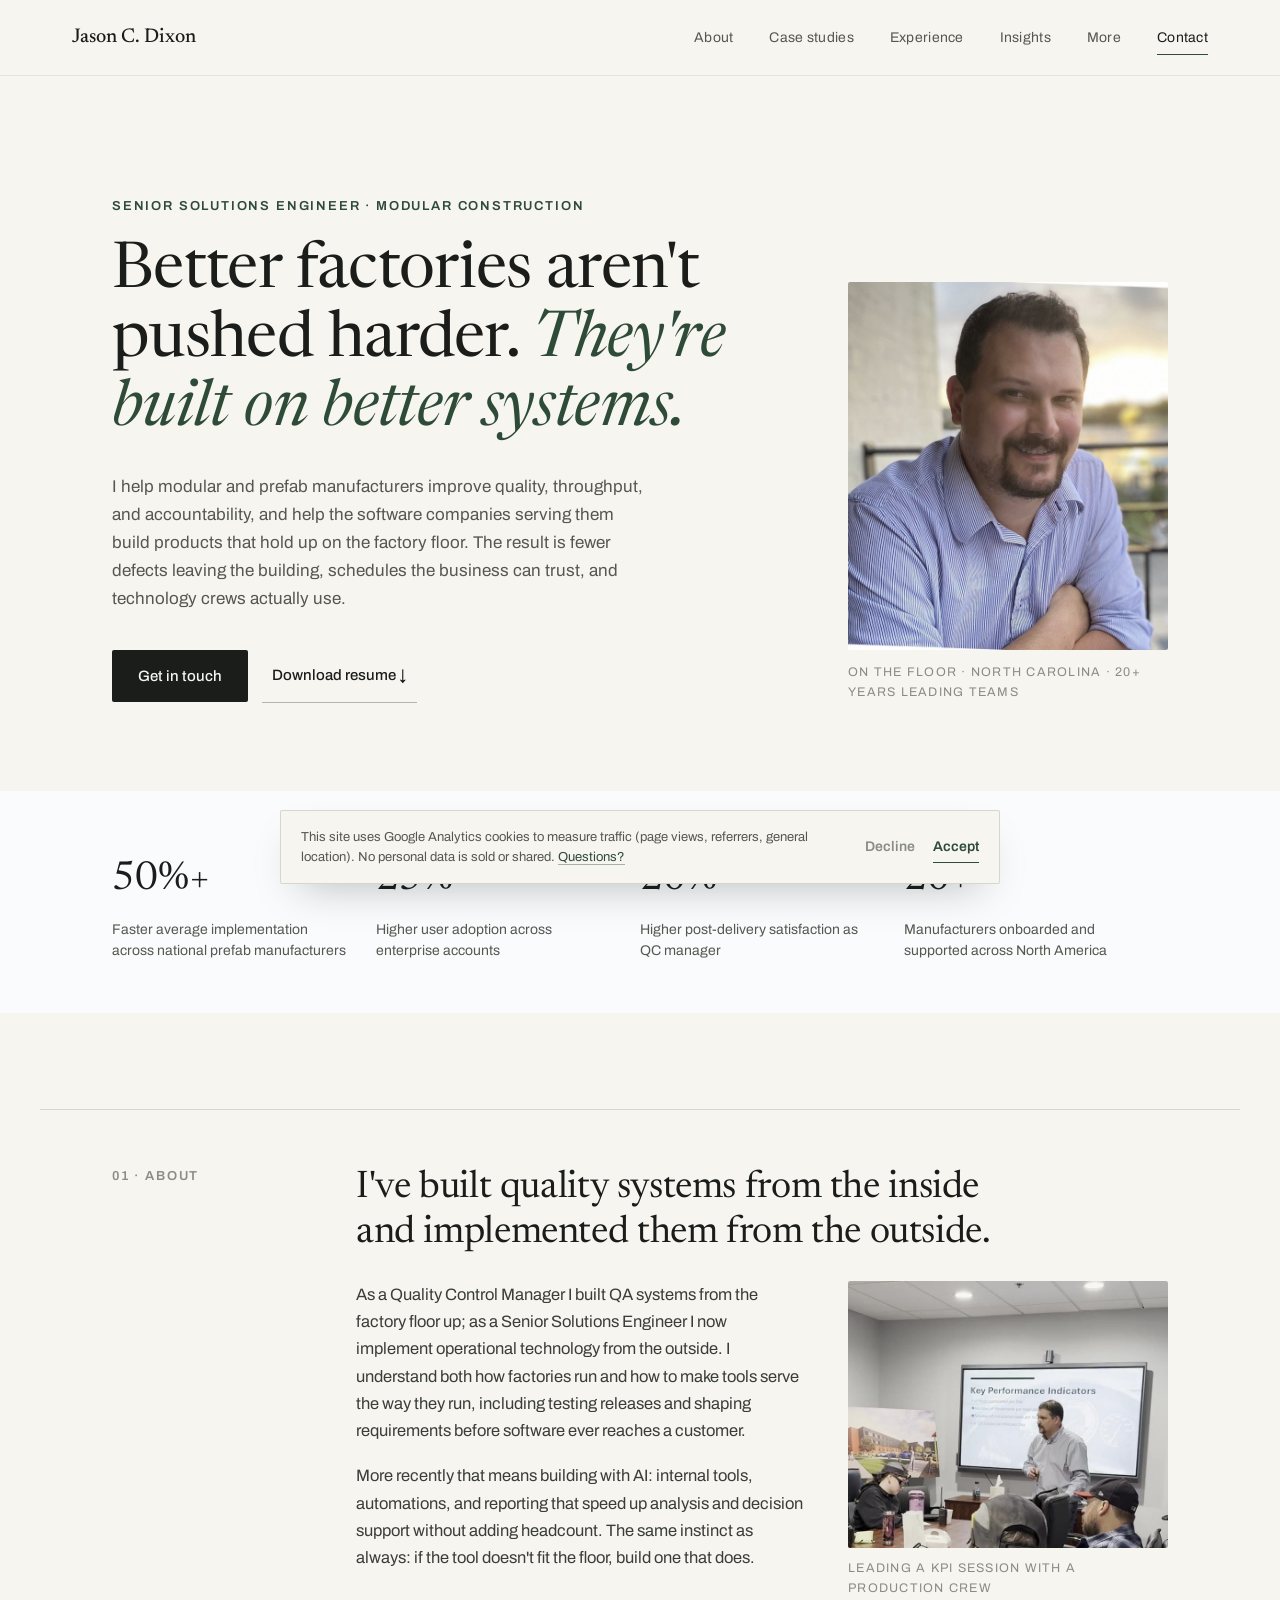
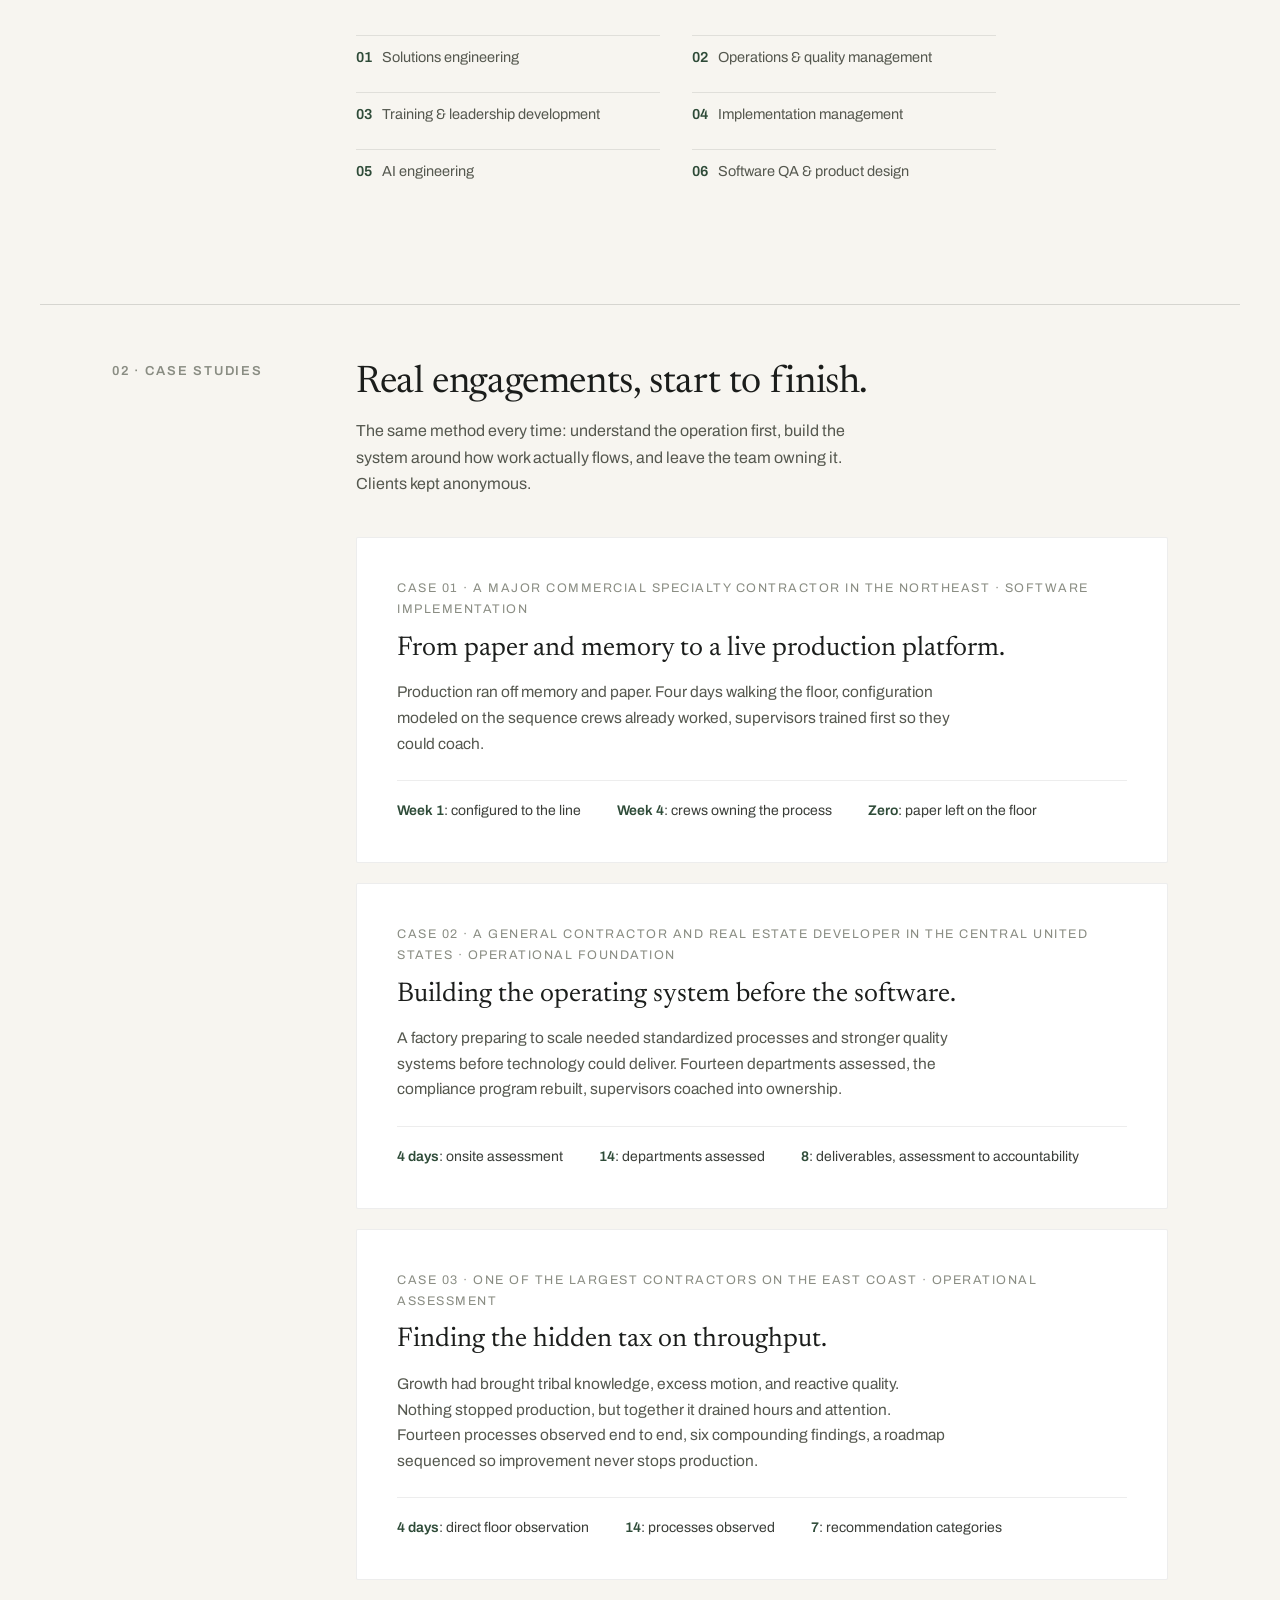
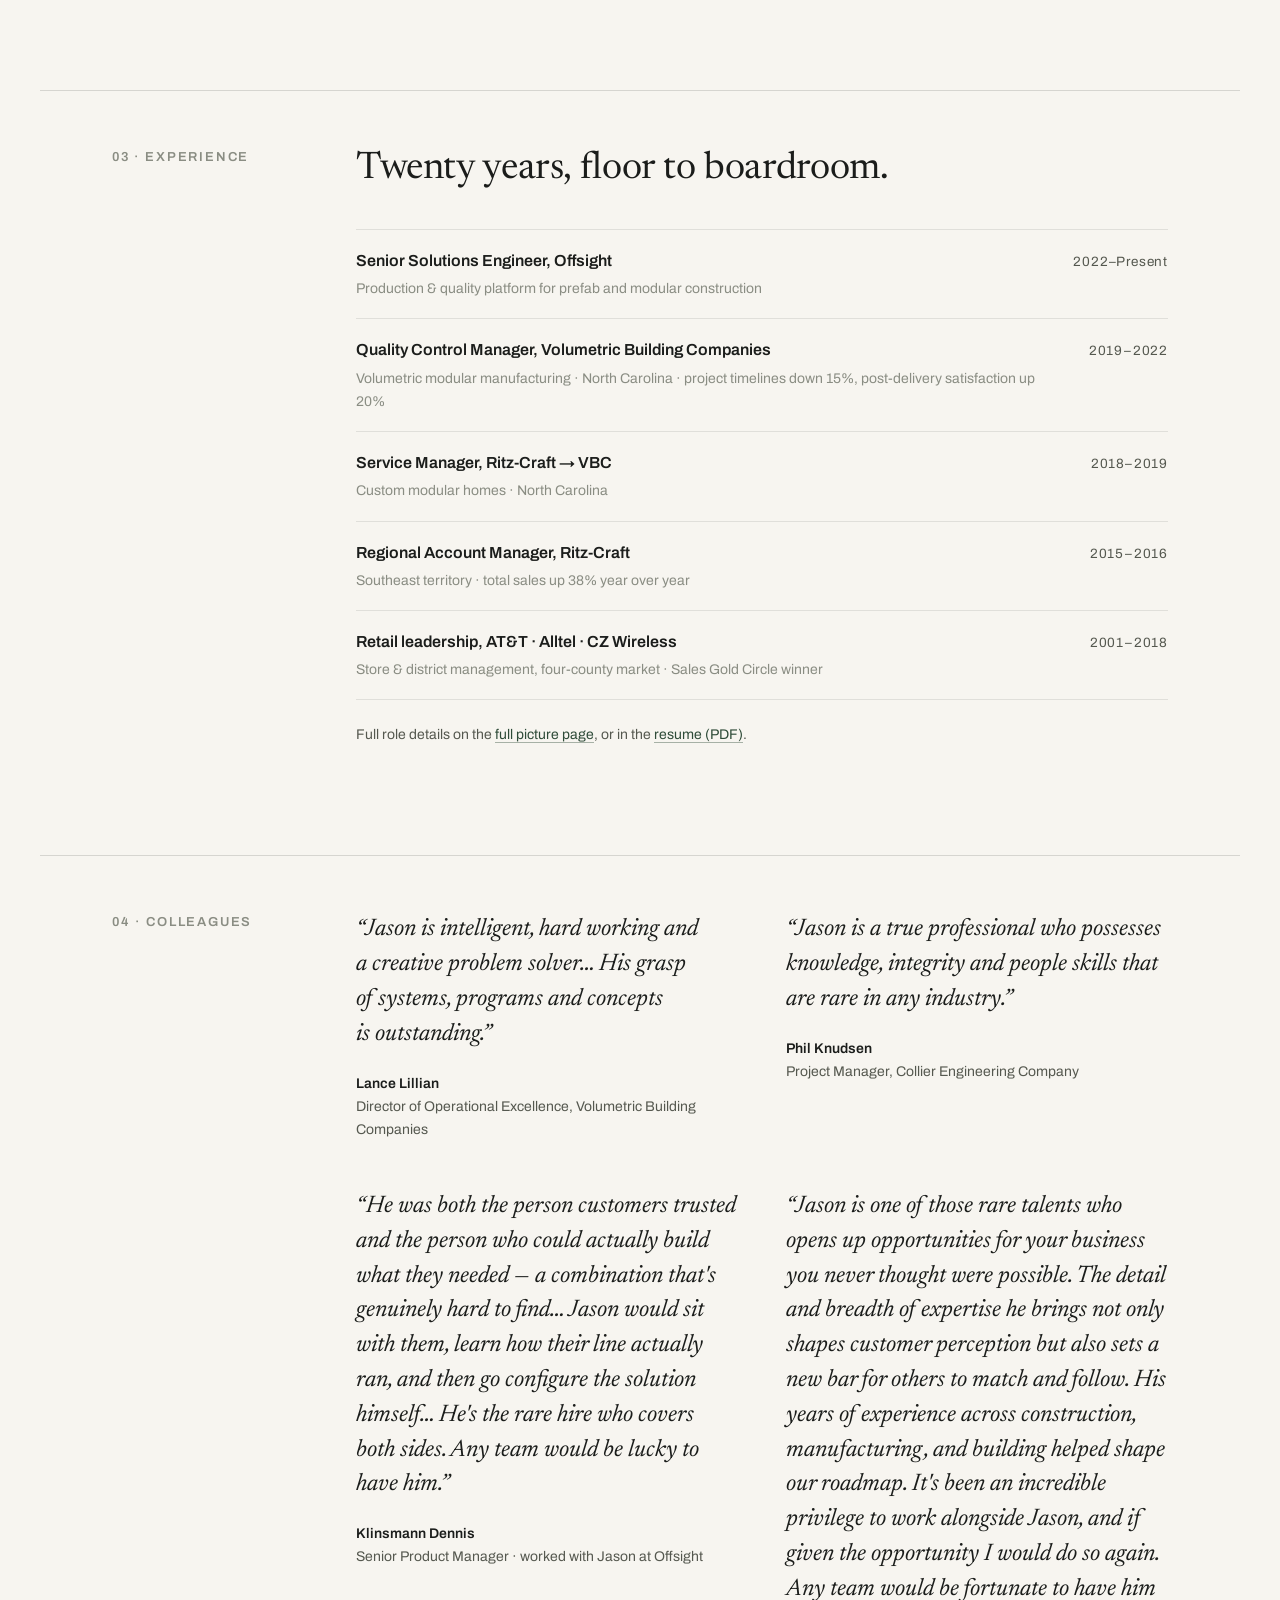
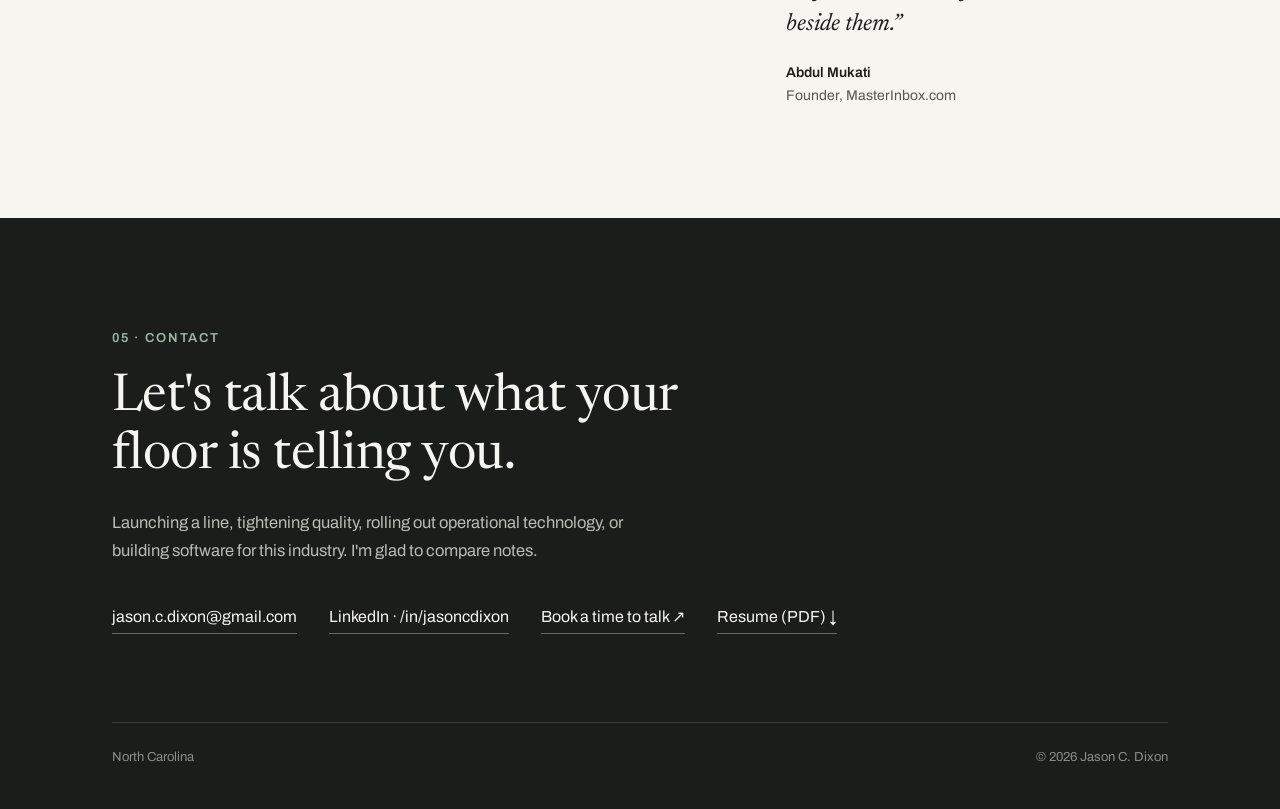
==== commit 7838a4f9: "White paper rebuilt from source; photo and crop fixes The white paper PDF had no editable source, so" ====
--- a/index.html
+++ b/index.html
@@ -107,9 +107,17 @@
 <script src="assets/js/site.js" defer></script>
 <style>
 .hero__figure--slides{position:relative}
-.hero__figure--slides .slide{position:absolute;inset:0;width:100%;height:100%;object-fit:cover;opacity:0;transition:opacity .9s ease}
-.hero__figure--slides .slide.is-on{opacity:1;position:relative}
+.hero__figure--slides .slides{position:relative;aspect-ratio:4/4.6;border-radius:var(--radius);overflow:hidden}
+.hero__figure--slides .slide{position:absolute;inset:0;width:100%;height:100%;aspect-ratio:auto;border-radius:0;object-fit:cover;object-position:center;opacity:0;transition:opacity .9s ease}
+.hero__figure--slides .slide.is-on{opacity:1}
 @media (prefers-reduced-motion: reduce){.hero__figure--slides .slide{transition:none}}
+/* The tall crop cuts faces on these. Anchor each one so nobody loses a head. */
+.hero__figure--slides .slide--f01{object-position:15% center}
+.hero__figure--slides .slide--f02{object-position:30% center}
+.hero__figure--slides .slide--f03{object-position:15% center}
+.hero__figure--slides .slide--f04{object-position:0% center}
+.hero__figure--slides .slide--f05{object-position:0% center}
+.hero__figure--slides .slide--f06{object-position:15% center}
 .rg-veil{position:fixed;inset:0;background:rgba(20,20,18,.55);display:none;align-items:center;justify-content:center;padding:24px;z-index:60}
 .rg-veil.is-open{display:flex}
 .rg-card{background:#fff;max-width:460px;width:100%;padding:28px;border-radius:2px;box-shadow:0 24px 60px rgba(0,0,0,.25)}
@@ -152,13 +160,15 @@
         </div>
       </div>
       <figure class="hero__figure hero__figure--slides" id="heroSlides">
+        <div class="slides">
         <img class="slide is-on" src="assets/img/portrait.jpeg" alt="Jason C. Dixon" width="800" height="800">
-        <img class="slide" src="assets/img/floor-01-executive-walkthrough.jpeg" alt="Walking a production line with plant leadership" width="800" height="800" loading="lazy">
-        <img class="slide" src="assets/img/floor-06-crew-shop-floor.jpeg" alt="On the shop floor with a production crew" width="800" height="800" loading="lazy">
-        <img class="slide" src="assets/img/floor-03-operator-training.jpeg" alt="Training operators on the line" width="800" height="800" loading="lazy">
-        <img class="slide" src="assets/img/floor-04-tablets-on-the-line.jpeg" alt="Tablets in use at the workstation" width="800" height="800" loading="lazy">
-        <img class="slide" src="assets/img/floor-02-implementation-workshop.jpeg" alt="Running an implementation workshop" width="800" height="800" loading="lazy">
-        <img class="slide" src="assets/img/floor-05-project-kickoff.jpeg" alt="Project kickoff with the client team" width="800" height="800" loading="lazy">
+        <img class="slide slide--f01" src="assets/img/floor-01-executive-walkthrough.jpeg" alt="Walking a production line with plant leadership" width="800" height="800" loading="lazy">
+        <img class="slide slide--f06" src="assets/img/floor-06-crew-shop-floor.jpeg" alt="On the shop floor with a production crew" width="800" height="800" loading="lazy">
+        <img class="slide slide--f03" src="assets/img/floor-03-operator-training.jpeg" alt="Training operators on the line" width="800" height="800" loading="lazy">
+        <img class="slide slide--f04" src="assets/img/floor-04-tablets-on-the-line.jpeg" alt="Tablets in use at the workstation" width="800" height="800" loading="lazy">
+        <img class="slide slide--f02" src="assets/img/floor-02-implementation-workshop.jpeg" alt="Running an implementation workshop" width="800" height="800" loading="lazy">
+        <img class="slide slide--f05" src="assets/img/floor-05-project-kickoff.jpeg" alt="Project kickoff with the client team" width="800" height="800" loading="lazy">
+        </div>
         <figcaption>On the floor · North Carolina · 20+ years leading teams</figcaption>
       </figure>
     </div>
@@ -341,7 +351,7 @@
       <a href="uploads/Jason-C-Dixon-Resume.pdf">Resume (PDF) ↓</a>
     </div>
     <div class="footer__base">
-      <p>North Carolina · Available for travel across North America</p>
+      <p>North Carolina</p>
       <p>© 2026 Jason C. Dixon</p>
     </div>
   </div>
@@ -376,9 +386,9 @@
   if(f && !window.matchMedia('(prefers-reduced-motion: reduce)').matches){
     var s=f.querySelectorAll('.slide'), i=0;
     setInterval(function(){
-      s[i].classList.remove('is-on'); s[i].style.position='absolute';
+      s[i].classList.remove('is-on');
       i=(i+1)%s.length;
-      s[i].style.position='relative'; s[i].classList.add('is-on');
+      s[i].classList.add('is-on');
     },5000);
   }
   var PDF='uploads/Jason-C-Dixon-Resume.pdf', veil=document.getElementById('rgVeil');
